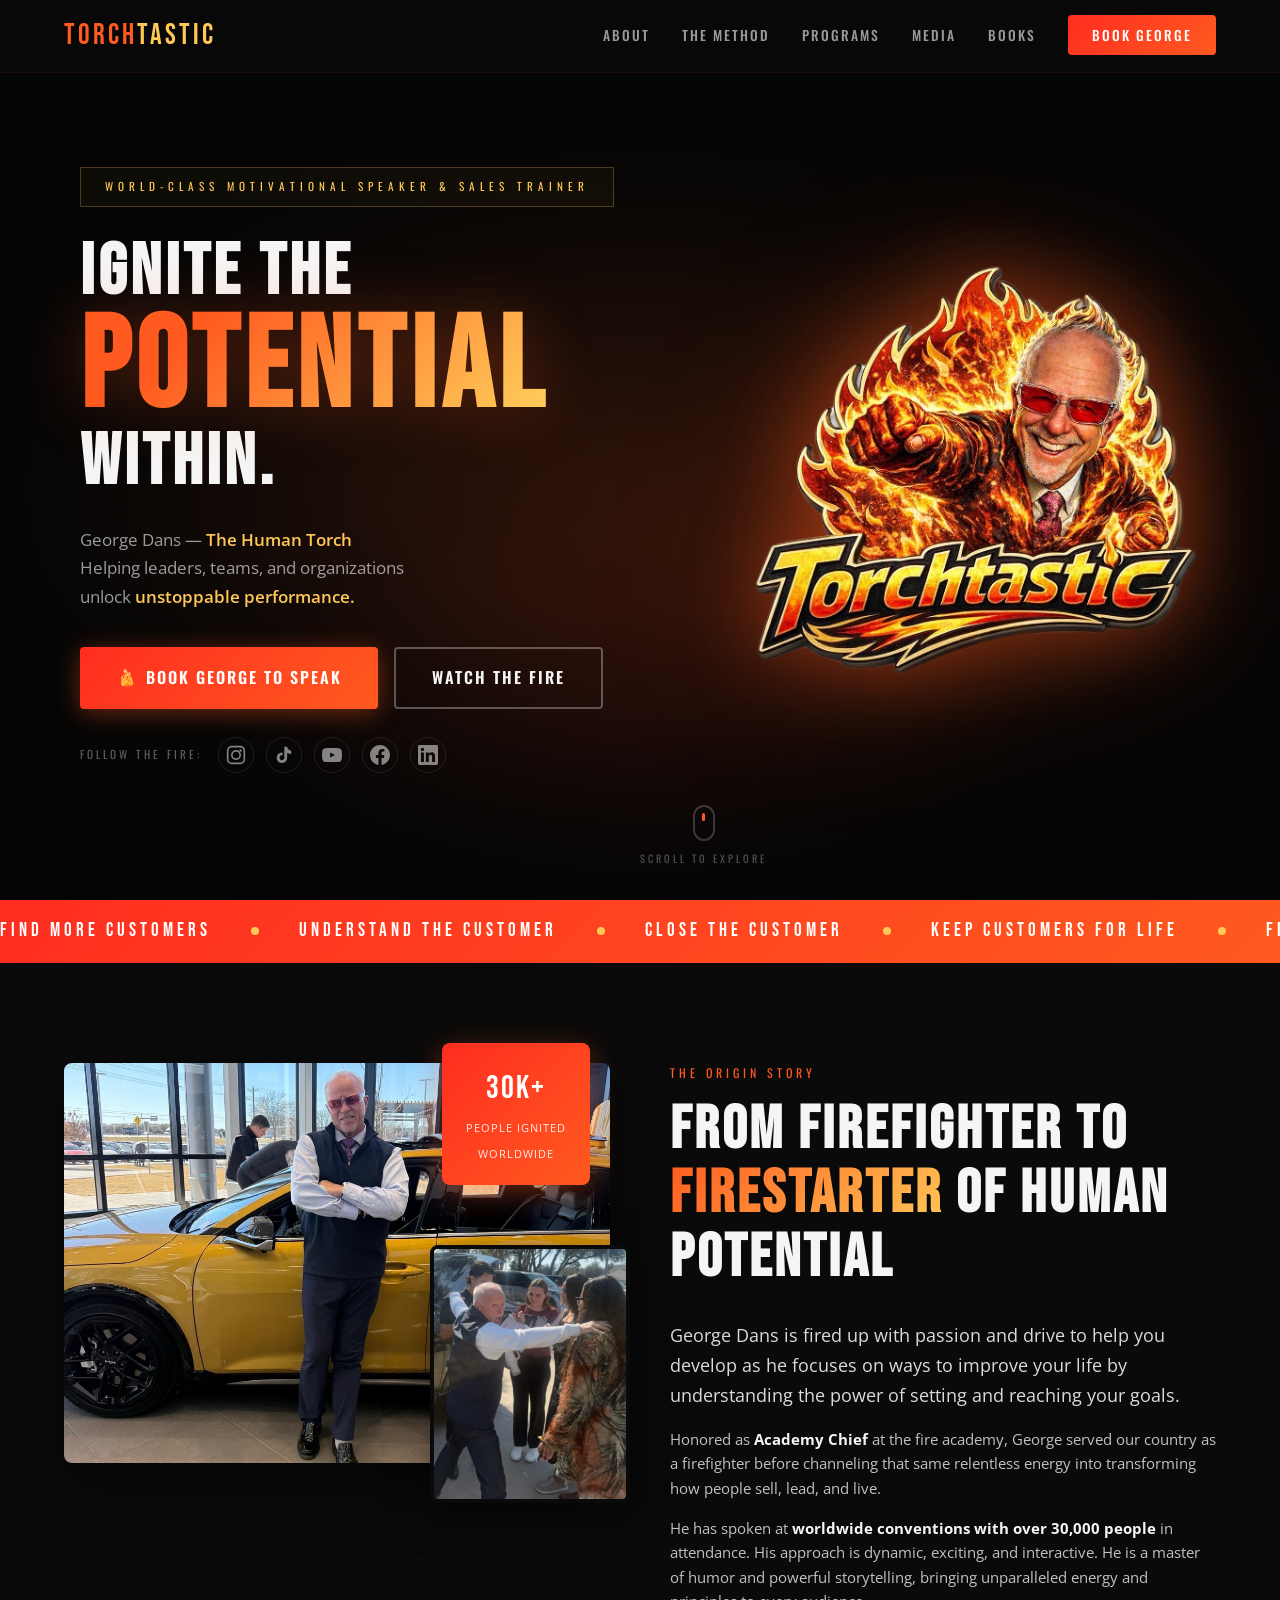
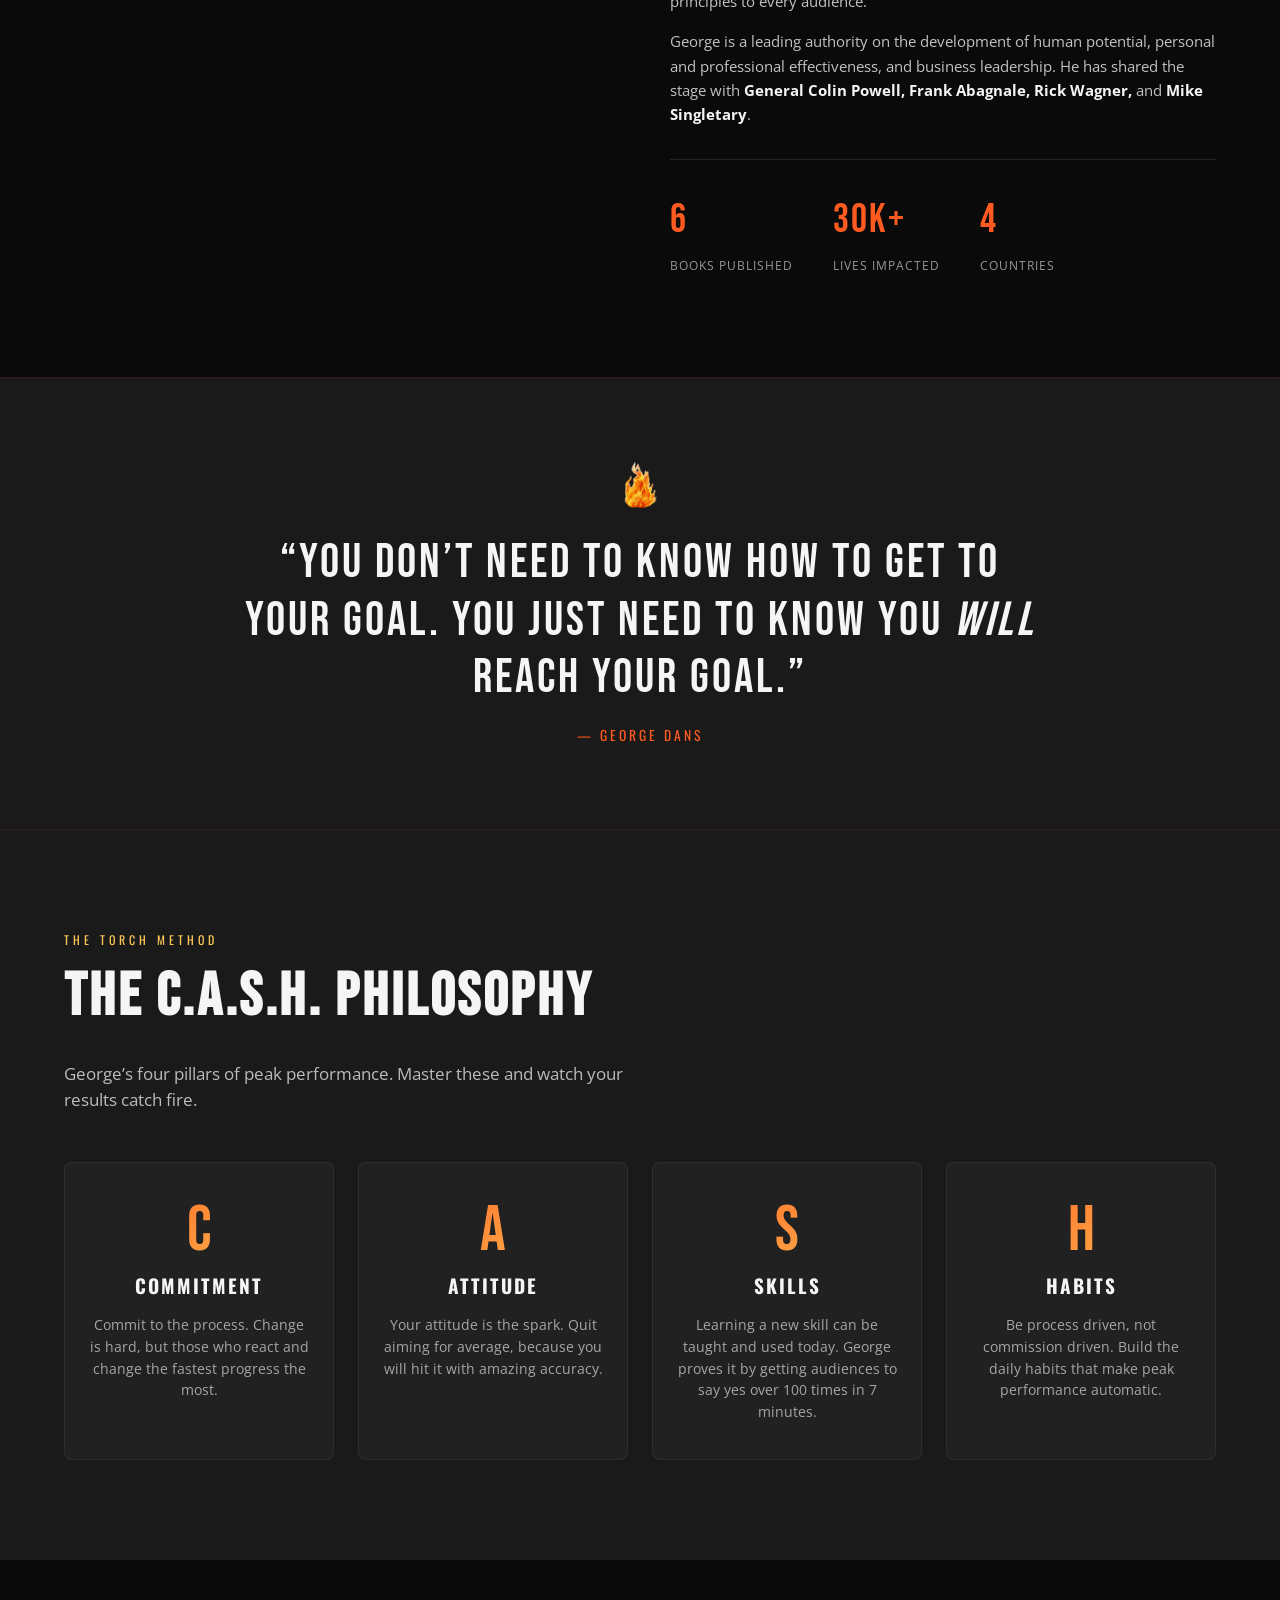
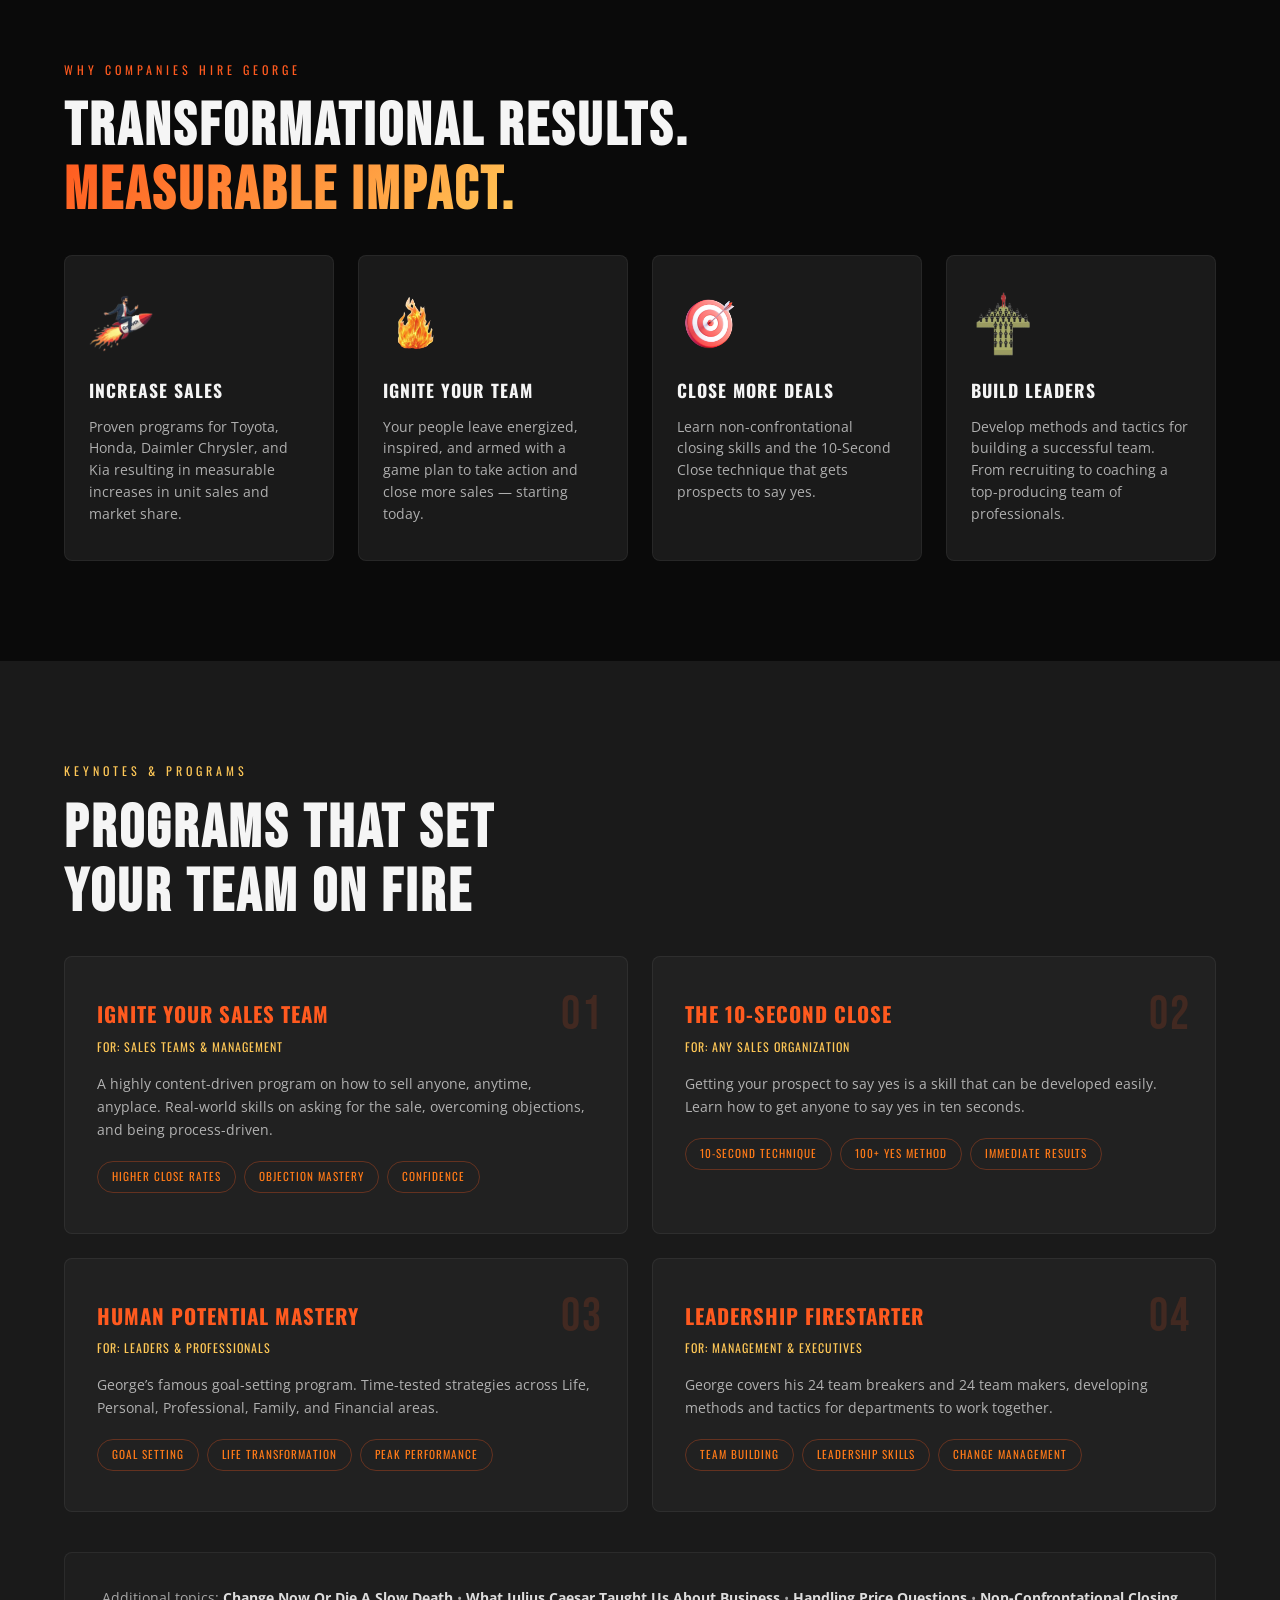
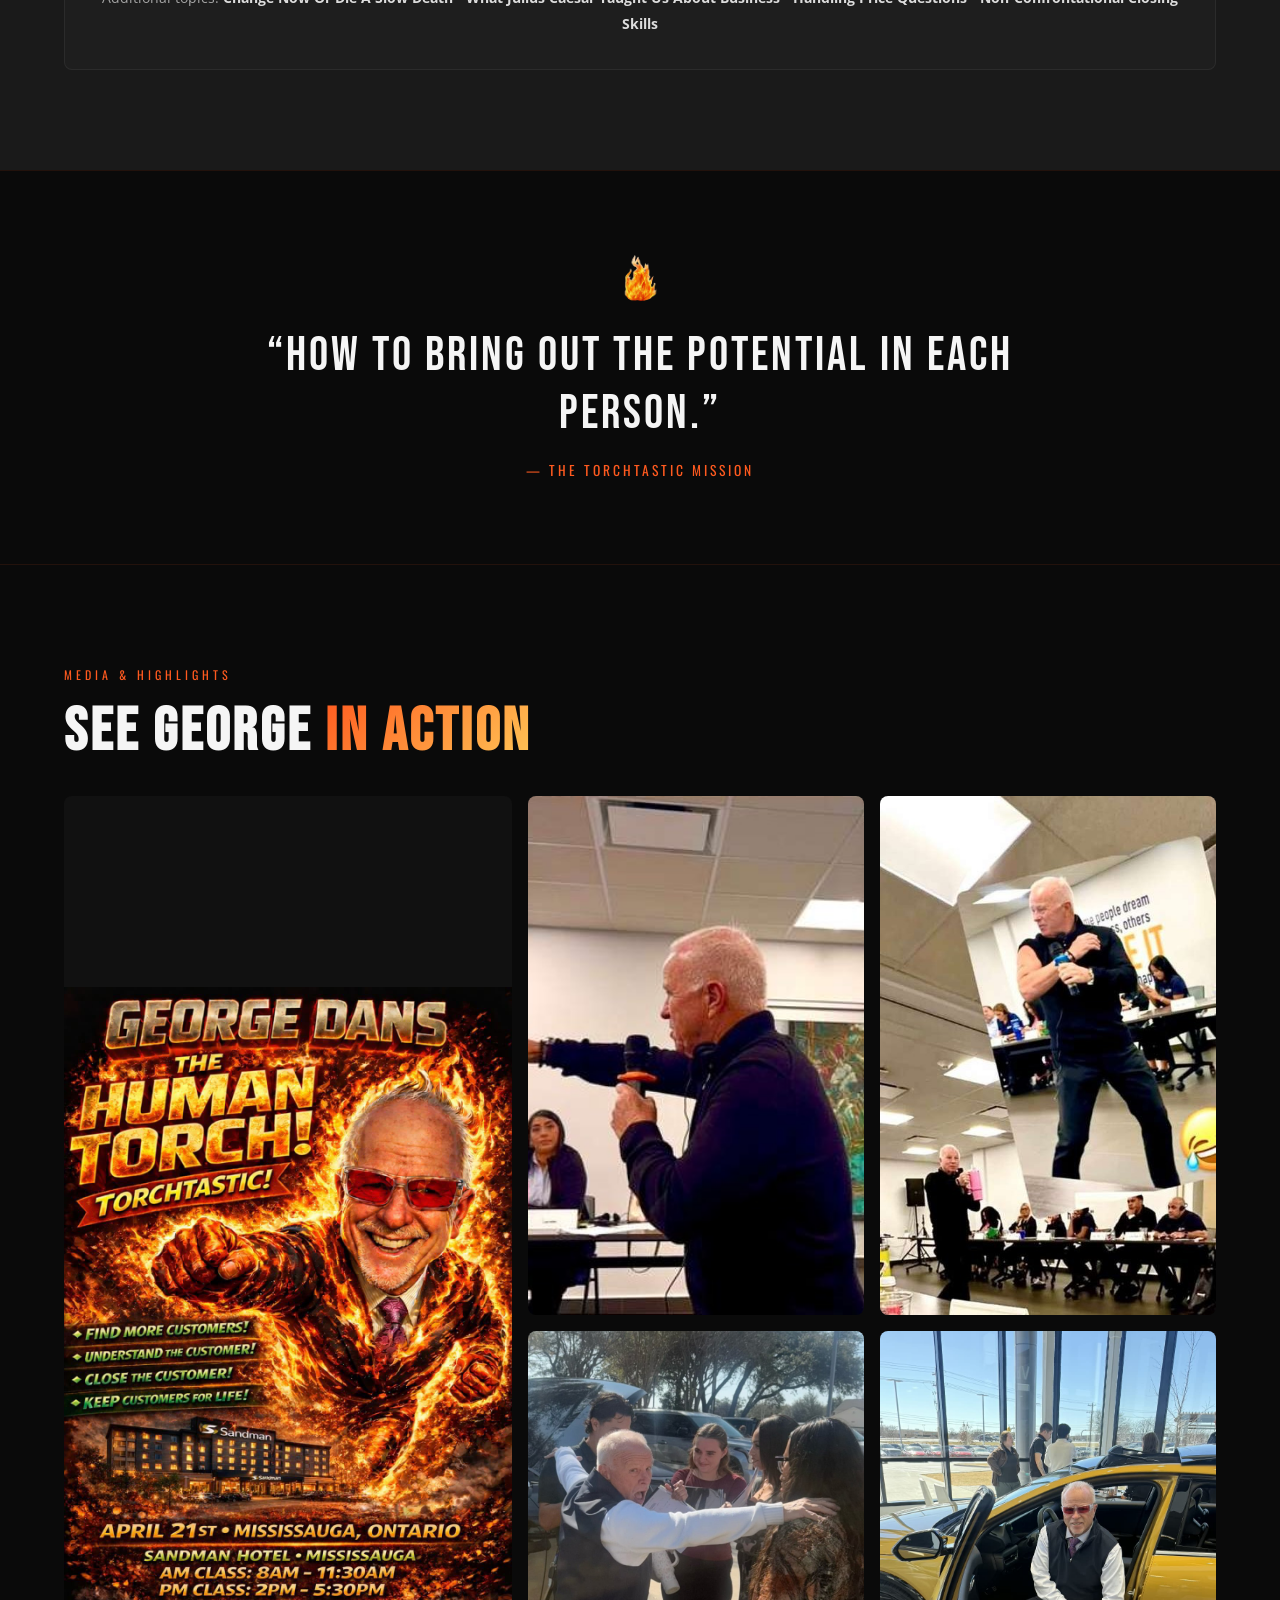
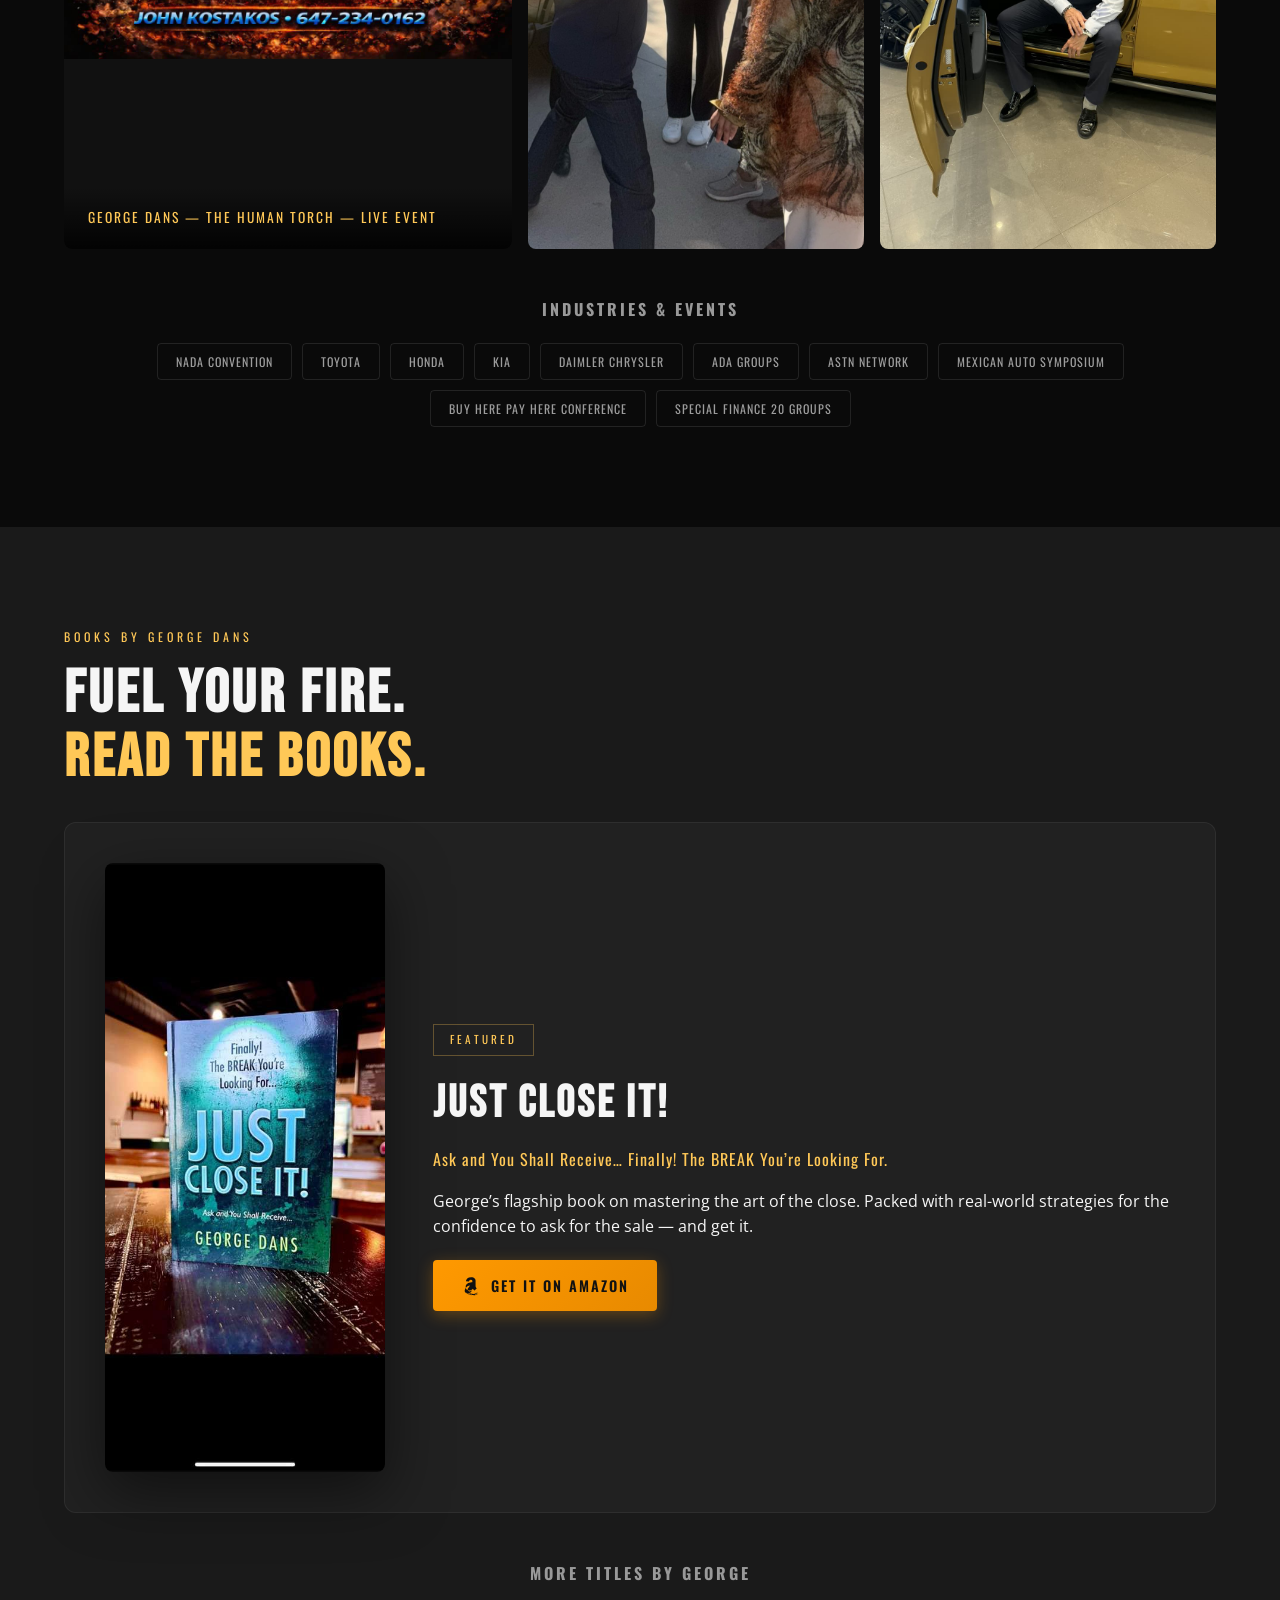
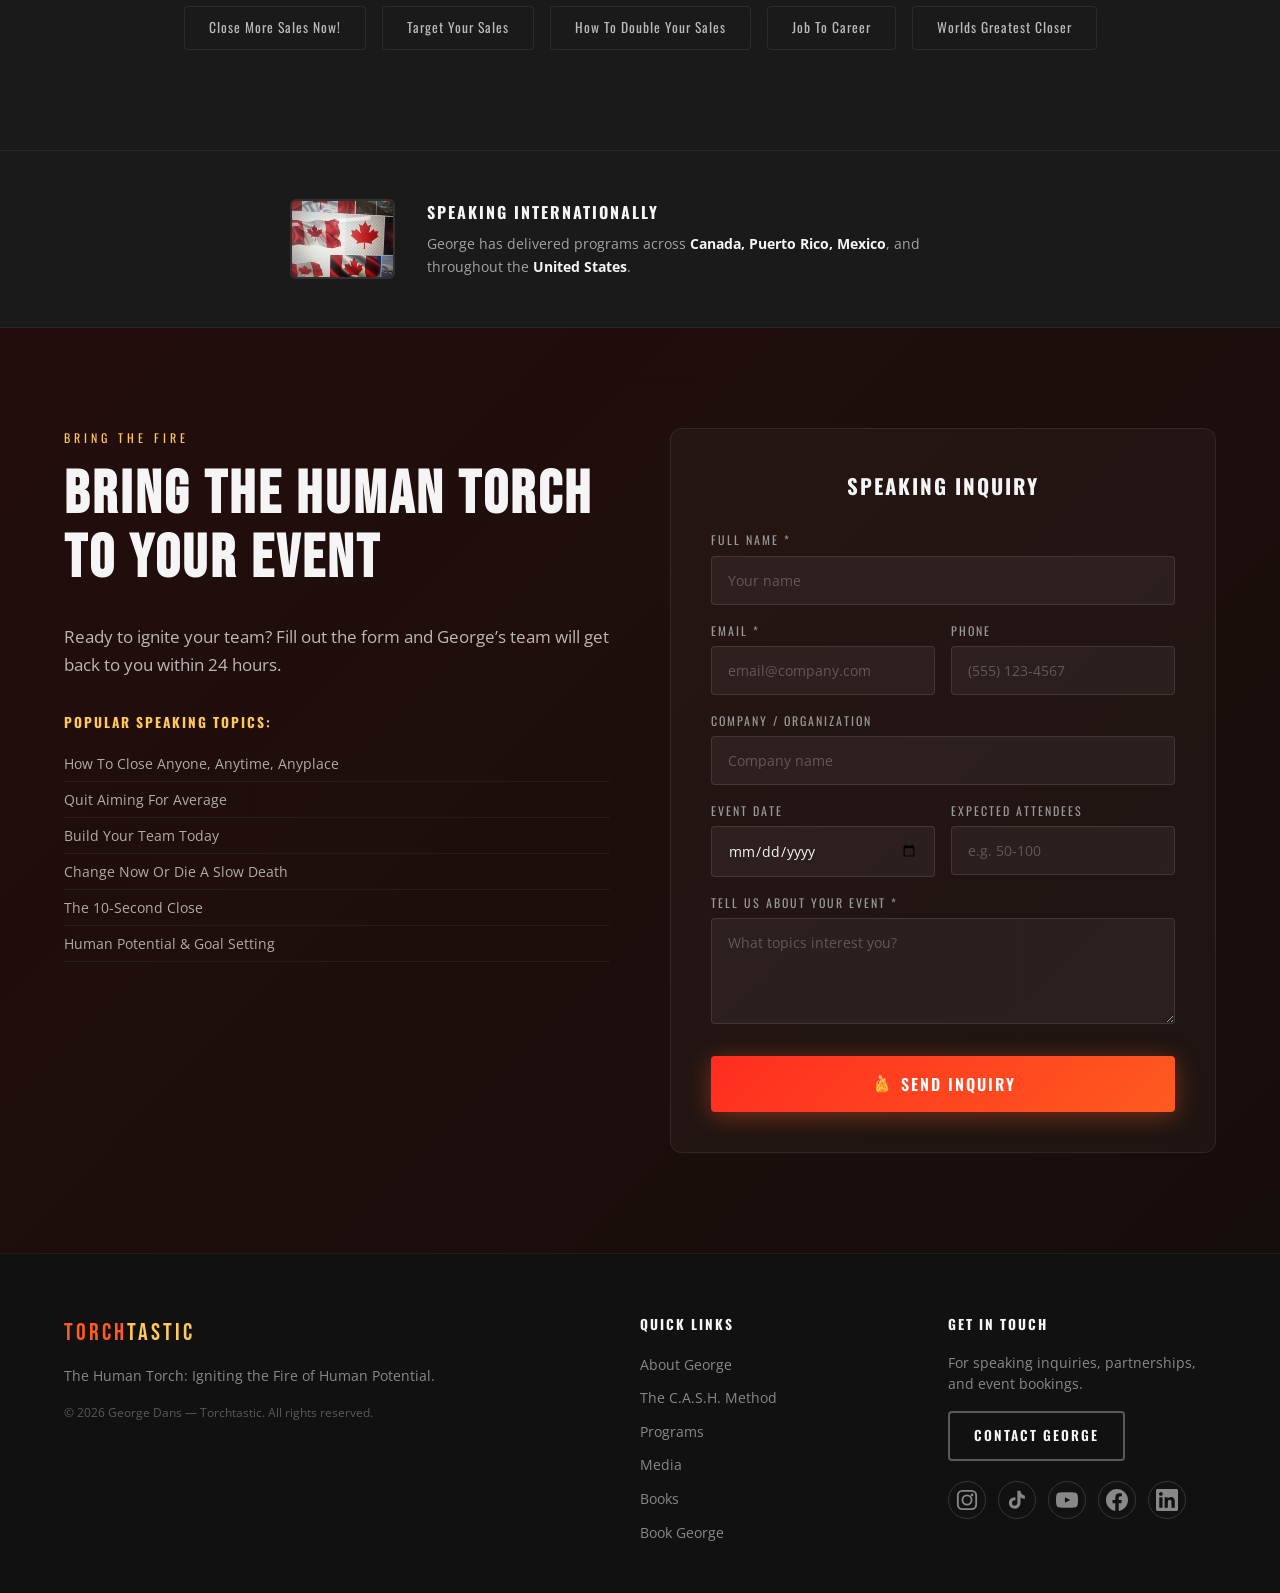
==== index.html @ 559c6413 "Add files via upload" ====
<!DOCTYPE html>
<html lang="en">
<head>
<meta charset="UTF-8">
<meta name="viewport" content="width=device-width, initial-scale=1.0">
<title>George Dans | The Human Torch — Torchtastic</title>
<meta name="description" content="George Dans — The Human Torch. World-class motivational speaker, sales trainer, and leadership firestarter.">
<link rel="preconnect" href="https://fonts.googleapis.com">
<link rel="preconnect" href="https://fonts.gstatic.com" crossorigin>
<link href="https://fonts.googleapis.com/css2?family=Bebas+Neue&family=Oswald:wght@400;500;600;700&family=Open+Sans:wght@400;500;600;700&display=swap" rel="stylesheet">
<link rel="stylesheet" href="css/style.css">
<!-- Google Analytics — Replace G-XXXXXXXXXX with your Measurement ID from analytics.google.com -->
<script async src="https://www.googletagmanager.com/gtag/js?id=G-XXXXXXXXXX"></script>
<script>
  window.dataLayer = window.dataLayer || [];
  function gtag(){dataLayer.push(arguments);}
  gtag('js', new Date());
  gtag('config', 'G-XXXXXXXXXX');
</script>
</head>
<body>
<nav id="navbar"><div class="nav-container"><a href="#hero" class="nav-logo"><span class="logo-torch">TORCH</span><span class="logo-tastic">TASTIC</span></a><button class="nav-toggle" id="navToggle" aria-label="Toggle navigation"><span></span><span></span><span></span></button><ul class="nav-links" id="navLinks"><li><a href="#about">About</a></li><li><a href="#method">The Method</a></li><li><a href="#programs">Programs</a></li><li><a href="#media">Media</a></li><li><a href="#books">Books</a></li><li><a href="#book-george" class="nav-cta">Book George</a></li></ul></div></nav>

<!-- HERO — SPLIT: Text Left / Logo Right -->
<section id="hero">
  <div class="hero-bg-layers"><div class="hero-bg-base"></div><div class="hero-bg-flicker"></div><div class="hero-embers" id="particles"></div><div class="hero-vignette"></div></div>
  <div class="hero-split">
    <div class="hero-text">
      <div class="hero-badge">WORLD-CLASS MOTIVATIONAL SPEAKER &amp; SALES TRAINER</div>
      <h1 class="hero-title">
        <span class="hero-line1">IGNITE THE</span>
        <span class="hero-line2">POTENTIAL</span>
        <span class="hero-line3">WITHIN.</span>
      </h1>
      <p class="hero-sub">George Dans — <strong>The Human Torch</strong><br>Helping leaders, teams, and organizations<br>unlock <strong>unstoppable performance.</strong></p>
      <div class="hero-ctas">
        <a href="#book-george" class="btn btn-fire"><img src="images/flame-icon.png" alt="" class="btn-flame-icon"> Book George to Speak</a>
        <a href="#media" class="btn btn-ghost">Watch the Fire</a>
      </div>
      <div class="hero-social">
        <span class="hero-social-label">Follow the Fire:</span>
        <a href="https://www.instagram.com/georgedans1?utm_source=ig_web_button_share_sheet&igsh=ZDNlZDc0MzIxNw==" target="_blank" rel="noopener" aria-label="Instagram" class="social-link"><svg width="20" height="20" viewBox="0 0 24 24" fill="none" stroke="currentColor" stroke-width="2" stroke-linecap="round" stroke-linejoin="round"><rect x="2" y="2" width="20" height="20" rx="5"/><circle cx="12" cy="12" r="5"/><circle cx="17.5" cy="6.5" r="1.5" fill="currentColor" stroke="none"/></svg></a>
        <a href="https://tiktok.com/" target="_blank" rel="noopener" aria-label="TikTok" class="social-link"><svg width="20" height="20" viewBox="0 0 24 24" fill="currentColor"><path d="M19.59 6.69a4.83 4.83 0 01-3.77-4.25V2h-3.45v13.67a2.89 2.89 0 01-2.88 2.5 2.89 2.89 0 01-2.89-2.89 2.89 2.89 0 012.89-2.89c.28 0 .54.04.79.1v-3.5a6.37 6.37 0 00-.79-.05A6.34 6.34 0 003.15 15.2a6.34 6.34 0 006.34 6.34 6.34 6.34 0 006.34-6.34V9.18a8.16 8.16 0 004.76 1.52V7.25a4.81 4.81 0 01-1-.56z"/></svg></a>
        <a href="http://www.youtube.com/@Torchtastic26" target="_blank" rel="noopener" aria-label="YouTube" class="social-link"><svg width="20" height="20" viewBox="0 0 24 24" fill="currentColor"><path d="M23.5 6.19a3.02 3.02 0 00-2.12-2.14C19.5 3.5 12 3.5 12 3.5s-7.5 0-9.38.55A3.02 3.02 0 00.5 6.19 31.6 31.6 0 000 12a31.6 31.6 0 00.5 5.81 3.02 3.02 0 002.12 2.14c1.88.55 9.38.55 9.38.55s7.5 0 9.38-.55a3.02 3.02 0 002.12-2.14A31.6 31.6 0 0024 12a31.6 31.6 0 00-.5-5.81zM9.75 15.02V8.98L15.5 12l-5.75 3.02z"/></svg></a>
        <a href="https://facebook.com/" target="_blank" rel="noopener" aria-label="Facebook" class="social-link"><svg width="20" height="20" viewBox="0 0 24 24" fill="currentColor"><path d="M24 12.07C24 5.41 18.63 0 12 0S0 5.41 0 12.07c0 6.03 4.39 11.02 10.13 11.93v-8.44H7.08v-3.49h3.04V9.41c0-3.02 1.79-4.69 4.53-4.69 1.31 0 2.68.24 2.68.24v2.97h-1.51c-1.49 0-1.95.93-1.95 1.89v2.26h3.33l-.53 3.49h-2.8v8.44C19.61 23.09 24 18.1 24 12.07z"/></svg></a>
        <a href="https://www.linkedin.com/in/georgedans/" target="_blank" rel="noopener" aria-label="LinkedIn" class="social-link"><svg width="20" height="20" viewBox="0 0 24 24" fill="currentColor"><path d="M20.45 20.45h-3.55v-5.57c0-1.33-.02-3.04-1.85-3.04-1.85 0-2.13 1.45-2.13 2.94v5.67H9.37V9h3.41v1.56h.05c.48-.9 1.64-1.85 3.37-1.85 3.6 0 4.27 2.37 4.27 5.46v6.28zM5.34 7.43a2.06 2.06 0 110-4.12 2.06 2.06 0 010 4.12zM7.12 20.45H3.56V9h3.56v11.45zM22.22 0H1.77C.79 0 0 .77 0 1.72v20.56C0 23.23.79 24 1.77 24h20.45c.98 0 1.78-.77 1.78-1.72V1.72C24 .77 23.2 0 22.22 0z"/></svg></a>
      </div>
    </div>
    <div class="hero-character">
      <div class="hero-glow-ring"></div>
      <div class="hero-glow-ring hero-glow-ring-2"></div>
      <img src="images/torchtastic-logo.png" alt="Torchtastic" class="hero-logo-img" loading="eager">
    </div>
  </div>
  <div class="hero-scroll"><div class="scroll-mouse"><div class="scroll-wheel"></div></div><span>Scroll to explore</span></div>
</section>

<div class="marquee-strip"><div class="marquee-track"><span>FIND MORE CUSTOMERS</span><span class="marquee-dot"></span><span>UNDERSTAND THE CUSTOMER</span><span class="marquee-dot"></span><span>CLOSE THE CUSTOMER</span><span class="marquee-dot"></span><span>KEEP CUSTOMERS FOR LIFE</span><span class="marquee-dot"></span><span>FIND MORE CUSTOMERS</span><span class="marquee-dot"></span><span>UNDERSTAND THE CUSTOMER</span><span class="marquee-dot"></span><span>CLOSE THE CUSTOMER</span><span class="marquee-dot"></span><span>KEEP CUSTOMERS FOR LIFE</span><span class="marquee-dot"></span></div></div>

<!-- ABOUT -->
<section id="about" class="section"><div class="container"><div class="about-grid">
  <div class="about-images"><div class="about-img-main"><img src="images/tt4.jpeg" alt="George Dans" loading="lazy"></div><div class="about-img-secondary"><img src="images/tt5.jpeg" alt="George Dans training" loading="lazy"></div><div class="about-flame-badge"><span class="flame-number">30K+</span><span class="flame-label">People Ignited<br>Worldwide</span></div></div>
  <div class="about-content">
    <div class="section-tag">THE ORIGIN STORY</div>
    <h2 class="section-title">From Firefighter to<br><span class="text-fire">Firestarter</span> of Human Potential</h2>
    <p class="about-lead">George Dans is fired up with passion and drive to help you develop as he focuses on ways to improve your life by understanding the power of setting and reaching your goals.</p>
    <p>Honored as <strong>Academy Chief</strong> at the fire academy, George served our country as a firefighter before channeling that same relentless energy into transforming how people sell, lead, and live.</p>
    <p>He has spoken at <strong>worldwide conventions with over 30,000 people</strong> in attendance. His approach is dynamic, exciting, and interactive. He is a master of humor and powerful storytelling, bringing unparalleled energy and principles to every audience.</p>
    <p>George is a leading authority on the development of human potential, personal and professional effectiveness, and business leadership. He has shared the stage with <strong>General Colin Powell, Frank Abagnale, Rick Wagner,</strong> and <strong>Mike Singletary</strong>.</p>
    <div class="about-stats"><div class="stat"><span class="stat-number">6</span><span class="stat-label">Books Published</span></div><div class="stat"><span class="stat-number">30K+</span><span class="stat-label">Lives Impacted</span></div><div class="stat"><span class="stat-number">4</span><span class="stat-label">Countries</span></div></div>
  </div>
</div></div></section>

<!-- SPARK QUOTE -->
<section class="spark-section"><div class="container"><div class="spark-quote">
  <div class="spark-icon"><img src="images/flame-icon.png" alt="" class="flame-img-icon"></div>
  <blockquote>&ldquo;You don&rsquo;t need to know how to get to your goal. You just need to know you <em>will</em> reach your goal.&rdquo;</blockquote>
  <cite>— George Dans</cite>
</div></div></section>

<!-- C.A.S.H. METHOD -->
<section id="method" class="section section-dark"><div class="container">
  <div class="section-tag section-tag-light">THE TORCH METHOD</div>
  <h2 class="section-title section-title-light">The C.A.S.H. Philosophy</h2>
  <p class="method-intro">George&rsquo;s four pillars of peak performance. Master these and watch your results catch fire.</p>
  <div class="cash-grid">
    <div class="cash-card"><div class="cash-letter">C</div><h3>Commitment</h3><p>Commit to the process. Change is hard, but those who react and change the fastest progress the most.</p></div>
    <div class="cash-card"><div class="cash-letter">A</div><h3>Attitude</h3><p>Your attitude is the spark. Quit aiming for average, because you will hit it with amazing accuracy.</p></div>
    <div class="cash-card"><div class="cash-letter">S</div><h3>Skills</h3><p>Learning a new skill can be taught and used today. George proves it by getting audiences to say yes over 100 times in 7 minutes.</p></div>
    <div class="cash-card"><div class="cash-letter">H</div><h3>Habits</h3><p>Be process driven, not commission driven. Build the daily habits that make peak performance automatic.</p></div>
  </div>
</div></section>

<!-- WHY COMPANIES -->
<section class="section"><div class="container">
  <div class="section-tag">WHY COMPANIES HIRE GEORGE</div>
  <h2 class="section-title">Transformational Results.<br><span class="text-fire">Measurable Impact.</span></h2>
  <div class="why-grid">
    <div class="why-card"><div class="why-icon"><img src="images/growth-rocket.jpeg" alt="" class="why-icon-img"></div><h3>Increase Sales</h3><p>Proven programs for Toyota, Honda, Daimler Chrysler, and Kia resulting in measurable increases in unit sales and market share.</p></div>
    <div class="why-card"><div class="why-icon"><img src="images/flame-icon.png" alt="" class="why-icon-img"></div><h3>Ignite Your Team</h3><p>Your people leave energized, inspired, and armed with a game plan to take action and close more sales — starting today.</p></div>
    <div class="why-card"><div class="why-icon"><img src="images/bullseye-icon.png" alt="" class="why-icon-img"></div><h3>Close More Deals</h3><p>Learn non-confrontational closing skills and the 10-Second Close technique that gets prospects to say yes.</p></div>
    <div class="why-card"><div class="why-icon"><img src="images/leadership-icon.jpeg" alt="" class="why-icon-img"></div><h3>Build Leaders</h3><p>Develop methods and tactics for building a successful team. From recruiting to coaching a top-producing team of professionals.</p></div>
  </div>
</div></section>

<!-- PROGRAMS -->
<section id="programs" class="section section-dark"><div class="container">
  <div class="section-tag section-tag-light">KEYNOTES & PROGRAMS</div>
  <h2 class="section-title section-title-light">Programs That Set<br>Your Team On Fire</h2>
  <div class="programs-grid">
    <div class="program-card"><div class="program-number">01</div><h3>Ignite Your Sales Team</h3><p class="program-audience">For: Sales teams &amp; management</p><p>A highly content-driven program on how to sell anyone, anytime, anyplace. Real-world skills on asking for the sale, overcoming objections, and being process-driven.</p><div class="program-outcomes"><span>Higher Close Rates</span><span>Objection Mastery</span><span>Confidence</span></div></div>
    <div class="program-card"><div class="program-number">02</div><h3>The 10-Second Close</h3><p class="program-audience">For: Any sales organization</p><p>Getting your prospect to say yes is a skill that can be developed easily. Learn how to get anyone to say yes in ten seconds.</p><div class="program-outcomes"><span>10-Second Technique</span><span>100+ Yes Method</span><span>Immediate Results</span></div></div>
    <div class="program-card"><div class="program-number">03</div><h3>Human Potential Mastery</h3><p class="program-audience">For: Leaders &amp; professionals</p><p>George&rsquo;s famous goal-setting program. Time-tested strategies across Life, Personal, Professional, Family, and Financial areas.</p><div class="program-outcomes"><span>Goal Setting</span><span>Life Transformation</span><span>Peak Performance</span></div></div>
    <div class="program-card"><div class="program-number">04</div><h3>Leadership Firestarter</h3><p class="program-audience">For: Management &amp; executives</p><p>George covers his 24 team breakers and 24 team makers, developing methods and tactics for departments to work together.</p><div class="program-outcomes"><span>Team Building</span><span>Leadership Skills</span><span>Change Management</span></div></div>
  </div>
  <div class="programs-more"><p class="programs-note">Additional topics: <strong>Change Now Or Die A Slow Death</strong> &bull; <strong>What Julius Caesar Taught Us About Business</strong> &bull; <strong>Handling Price Questions</strong> &bull; <strong>Non-Confrontational Closing Skills</strong></p></div>
</div></section>

<!-- SPARK QUOTE 2 -->
<section class="spark-section spark-section-alt"><div class="container"><div class="spark-quote">
  <div class="spark-icon"><img src="images/flame-icon.png" alt="" class="flame-img-icon"></div>
  <blockquote>&ldquo;How to bring out the potential in each person.&rdquo;</blockquote>
  <cite>— The Torchtastic Mission</cite>
</div></div></section>

<!-- MEDIA -->
<section id="media" class="section"><div class="container">
  <div class="section-tag">MEDIA & HIGHLIGHTS</div>
  <h2 class="section-title">See George <span class="text-fire">In Action</span></h2>
  <div class="media-grid-full">
    <div class="media-hero-img"><img src="images/tt1.jpeg" alt="George Dans - The Human Torch event poster" loading="lazy"><div class="media-caption">George Dans — The Human Torch — Live Event</div></div>
    <div class="media-col">
      <div class="media-item"><img src="images/speech.jpeg" alt="George Dans speaking with microphone" loading="lazy"></div>
      <div class="media-item"><img src="images/tt5.jpeg" alt="George Dans training outdoors" loading="lazy"></div>
    </div>
    <div class="media-col">
      <div class="media-item"><img src="images/arms.jpeg" alt="George Dans on stage" loading="lazy"></div>
      <div class="media-item"><img src="images/tt8.jpeg" alt="George Dans at event" loading="lazy"></div>
    </div>
  </div>
  <div class="media-industries"><h3>Industries &amp; Events</h3><div class="industry-tags"><span>NADA Convention</span><span>Toyota</span><span>Honda</span><span>Kia</span><span>Daimler Chrysler</span><span>ADA Groups</span><span>ASTN Network</span><span>Mexican Auto Symposium</span><span>Buy Here Pay Here Conference</span><span>Special Finance 20 Groups</span></div></div>
</div></section>

<!-- BOOKS -->
<section id="books" class="section section-dark"><div class="container">
  <div class="section-tag section-tag-light">BOOKS BY GEORGE DANS</div>
  <h2 class="section-title section-title-light">Fuel Your Fire.<br><span class="text-gold">Read the Books.</span></h2>
  <div class="books-grid">
    <div class="book-feature"><div class="book-image"><img src="images/justcloseitbook.jpeg" alt="Just Close It!" loading="lazy"></div><div class="book-info"><div class="book-badge">FEATURED</div><h3>Just Close It!</h3><p class="book-tagline">Ask and You Shall Receive&hellip; Finally! The BREAK You&rsquo;re Looking For.</p><p>George&rsquo;s flagship book on mastering the art of the close. Packed with real-world strategies for the confidence to ask for the sale — and get it.</p><a href="https://www.amazon.com/Just-Close-Ask-Shall-Receive/dp/0989161803/" target="_blank" rel="noopener" class="btn btn-amazon"><svg width="20" height="20" viewBox="0 0 448 512" fill="currentColor"><path d="M257.2 162.7c-48.7 1.8-169.5 15.5-169.5 117.5 0 109.5 138.3 114 183.5 43.2 6.5 10.2 35.4 37.5 45.3 46.8l56.8-56S341 288.9 341 261.4V114.3C341 89 316.5 32 228.7 32 140.7 32 94 87 94 136.3l73.5 6.8c16.3-49.5 54.2-49.5 54.2-49.5 40.7-.1 40.7 35.4 35.5 69.1zM136 340.1c0 63.5 74 70.1 118 27.1a218.2 218.2 0 01-29.5 42.5c-31 31-100 60.3-141.5 20-57.5-57 22-180 117-183.5-49.5 69.5-64 94.9-64 93.9zm248.2 84.3c-11.5 9-46.3 34.5-98 34.5s-93-16.3-109.5-22c-2-.8-4 .8-2.3 2.8 16.3 18.8 79.8 64 161.8 45 14.5-3.3 28-7.8 47-19.5 4.8-3 2.8-8.3-1-7.5-.5.3-1.3.5-1.8.8 2-.3 3.8-1 3.8-1-2.3 4.3-15.8 23.5-56.8 33.3-42 9.8-87.5 3-115.5-11-3.3-1.5-2.5-5 1-4.3 76 13 160.3-15.3 173.5-49.3 1.5-2.5-.5-4.5-2.3-2.8zM396.6 462c4 1.5 12.5-3 9.3-7.5-1-.8-3.8-.3-5.8.5-33 13.5-83 22-128.3 22-78.5 0-141-26-191.3-69.5-3.3-2.8-7 .8-4.3 4 46 49.5 111.5 79.8 192.3 79.8 48 0 105-14.3 128.2-29.3z"/></svg> Get It on Amazon</a></div></div>
    <div class="books-list"><h3>More Titles by George</h3><ul><li>Close More Sales Now!</li><li>Target Your Sales</li><li>How To Double Your Sales</li><li>Job To Career</li><li>Worlds Greatest Closer</li></ul></div>
  </div>
</div></section>

<!-- INTERNATIONAL -->
<section class="intl-strip"><div class="container"><div class="intl-content"><img src="images/tt9.jpeg" alt="Canada" class="intl-img" loading="lazy"><div class="intl-text"><h3>Speaking Internationally</h3><p>George has delivered programs across <strong>Canada, Puerto Rico, Mexico</strong>, and throughout the <strong>United States</strong>.</p></div></div></div></section>

<!-- BOOK GEORGE -->
<section id="book-george" class="section section-fire"><div class="container"><div class="booking-grid">
  <div class="booking-info">
    <div class="section-tag section-tag-light">BRING THE FIRE</div>
    <h2 class="section-title section-title-light">Bring The Human Torch<br>To Your Event</h2>
    <p class="booking-desc">Ready to ignite your team? Fill out the form and George&rsquo;s team will get back to you within 24 hours.</p>
    <div class="booking-topics"><h4>Popular Speaking Topics:</h4><ul><li>How To Close Anyone, Anytime, Anyplace</li><li>Quit Aiming For Average</li><li>Build Your Team Today</li><li>Change Now Or Die A Slow Death</li><li>The 10-Second Close</li><li>Human Potential &amp; Goal Setting</li></ul></div>
  </div>
  <div class="booking-form-wrap">
    <form class="booking-form" id="bookingForm" action="https://formspree.io/f/placeholder" method="POST">
      <h3>Speaking Inquiry</h3>
      <div class="form-group"><label for="name">Full Name *</label><input type="text" id="name" name="name" required placeholder="Your name"></div>
      <div class="form-row"><div class="form-group"><label for="email">Email *</label><input type="email" id="email" name="email" required placeholder="email@company.com"></div><div class="form-group"><label for="phone">Phone</label><input type="tel" id="phone" name="phone" placeholder="(555) 123-4567"></div></div>
      <div class="form-group"><label for="company">Company / Organization</label><input type="text" id="company" name="company" placeholder="Company name"></div>
      <div class="form-row"><div class="form-group"><label for="event-date">Event Date</label><input type="date" id="event-date" name="event_date"></div><div class="form-group"><label for="attendees">Expected Attendees</label><input type="text" id="attendees" name="attendees" placeholder="e.g. 50-100"></div></div>
      <div class="form-group"><label for="message">Tell us about your event *</label><textarea id="message" name="message" required rows="4" placeholder="What topics interest you?"></textarea></div>
      <button type="submit" class="btn btn-fire btn-full"><img src="images/flame-icon.png" alt="" class="btn-flame-icon"> Send Inquiry</button>
    </form>
  </div>
</div></div></section>

<footer id="footer"><div class="container"><div class="footer-grid">
  <div class="footer-brand"><div class="footer-logo"><span class="logo-torch">TORCH</span><span class="logo-tastic">TASTIC</span></div><p class="footer-tagline">The Human Torch: Igniting the Fire of Human Potential.</p><p class="footer-copy">&copy; 2026 George Dans — Torchtastic. All rights reserved.</p></div>
  <div class="footer-links"><h4>Quick Links</h4><ul><li><a href="#about">About George</a></li><li><a href="#method">The C.A.S.H. Method</a></li><li><a href="#programs">Programs</a></li><li><a href="#media">Media</a></li><li><a href="#books">Books</a></li><li><a href="#book-george">Book George</a></li></ul></div>
  <div class="footer-contact"><h4>Get In Touch</h4><p>For speaking inquiries, partnerships, and event bookings.</p><a href="#book-george" class="btn btn-ghost btn-sm">Contact George</a>
    <div class="footer-social">
      <a href="https://www.instagram.com/georgedans1?utm_source=ig_web_button_share_sheet&igsh=ZDNlZDc0MzIxNw==" target="_blank" rel="noopener" aria-label="Instagram" class="social-link"><svg width="22" height="22" viewBox="0 0 24 24" fill="none" stroke="currentColor" stroke-width="2" stroke-linecap="round" stroke-linejoin="round"><rect x="2" y="2" width="20" height="20" rx="5"/><circle cx="12" cy="12" r="5"/><circle cx="17.5" cy="6.5" r="1.5" fill="currentColor" stroke="none"/></svg></a>
      <a href="https://tiktok.com/" target="_blank" rel="noopener" aria-label="TikTok" class="social-link"><svg width="22" height="22" viewBox="0 0 24 24" fill="currentColor"><path d="M19.59 6.69a4.83 4.83 0 01-3.77-4.25V2h-3.45v13.67a2.89 2.89 0 01-2.88 2.5 2.89 2.89 0 01-2.89-2.89 2.89 2.89 0 012.89-2.89c.28 0 .54.04.79.1v-3.5a6.37 6.37 0 00-.79-.05A6.34 6.34 0 003.15 15.2a6.34 6.34 0 006.34 6.34 6.34 6.34 0 006.34-6.34V9.18a8.16 8.16 0 004.76 1.52V7.25a4.81 4.81 0 01-1-.56z"/></svg></a>
      <a href="http://www.youtube.com/@Torchtastic26" target="_blank" rel="noopener" aria-label="YouTube" class="social-link"><svg width="22" height="22" viewBox="0 0 24 24" fill="currentColor"><path d="M23.5 6.19a3.02 3.02 0 00-2.12-2.14C19.5 3.5 12 3.5 12 3.5s-7.5 0-9.38.55A3.02 3.02 0 00.5 6.19 31.6 31.6 0 000 12a31.6 31.6 0 00.5 5.81 3.02 3.02 0 002.12 2.14c1.88.55 9.38.55 9.38.55s7.5 0 9.38-.55a3.02 3.02 0 002.12-2.14A31.6 31.6 0 0024 12a31.6 31.6 0 00-.5-5.81zM9.75 15.02V8.98L15.5 12l-5.75 3.02z"/></svg></a>
      <a href="https://facebook.com/" target="_blank" rel="noopener" aria-label="Facebook" class="social-link"><svg width="22" height="22" viewBox="0 0 24 24" fill="currentColor"><path d="M24 12.07C24 5.41 18.63 0 12 0S0 5.41 0 12.07c0 6.03 4.39 11.02 10.13 11.93v-8.44H7.08v-3.49h3.04V9.41c0-3.02 1.79-4.69 4.53-4.69 1.31 0 2.68.24 2.68.24v2.97h-1.51c-1.49 0-1.95.93-1.95 1.89v2.26h3.33l-.53 3.49h-2.8v8.44C19.61 23.09 24 18.1 24 12.07z"/></svg></a>
      <a href="https://www.linkedin.com/in/georgedans/" target="_blank" rel="noopener" aria-label="LinkedIn" class="social-link"><svg width="22" height="22" viewBox="0 0 24 24" fill="currentColor"><path d="M20.45 20.45h-3.55v-5.57c0-1.33-.02-3.04-1.85-3.04-1.85 0-2.13 1.45-2.13 2.94v5.67H9.37V9h3.41v1.56h.05c.48-.9 1.64-1.85 3.37-1.85 3.6 0 4.27 2.37 4.27 5.46v6.28zM5.34 7.43a2.06 2.06 0 110-4.12 2.06 2.06 0 010 4.12zM7.12 20.45H3.56V9h3.56v11.45zM22.22 0H1.77C.79 0 0 .77 0 1.72v20.56C0 23.23.79 24 1.77 24h20.45c.98 0 1.78-.77 1.78-1.72V1.72C24 .77 23.2 0 22.22 0z"/></svg></a>
    </div>
  </div>
</div></div></footer>
<script src="js/main.js"></script>
<!-- Netlify Identity widget — needed for Decap CMS login -->
<script>
  if (window.netlifyIdentity) {
    window.netlifyIdentity.on("init", user => {
      if (!user) {
        window.netlifyIdentity.on("login", () => {
          document.location.href = "/admin/";
        });
      }
    });
  }
</script>
<script async src="https://identity.netlify.com/v1/netlify-identity-widget.js"></script>
</body>
</html>
---- css/style.css ----
:root{--fire:#FF5A1F;--flame:#FF2D20;--gold:#FFC857;--ember:#FF7A18;--black:#111;--charcoal:#1a1a1a;--dark:#0a0a0a;--white:#f5f5f5;--gray:#999;}
*{margin:0;padding:0;box-sizing:border-box;}html{scroll-behavior:smooth;scroll-padding-top:80px;}body{font-family:'Open Sans',sans-serif;background:var(--dark);color:var(--white);line-height:1.6;overflow-x:hidden;-webkit-font-smoothing:antialiased;}img{max-width:100%;height:auto;display:block;}a{text-decoration:none;color:inherit;}ul{list-style:none;}.container{max-width:1200px;margin:0 auto;padding:0 24px;}

/* BUTTONS */
.btn{display:inline-flex;align-items:center;gap:8px;padding:16px 36px;font-family:'Oswald',sans-serif;font-size:1rem;font-weight:600;letter-spacing:2px;text-transform:uppercase;border:none;cursor:pointer;transition:all .3s;border-radius:4px;text-align:center;}
.btn-fire{background:linear-gradient(135deg,var(--flame),var(--fire));color:#fff;box-shadow:0 4px 24px rgba(255,90,31,.4);}
.btn-fire:hover{background:linear-gradient(135deg,var(--fire),var(--ember));box-shadow:0 8px 40px rgba(255,90,31,.6);transform:translateY(-2px);}
.btn-ghost{background:transparent;color:var(--white);border:2px solid rgba(255,255,255,.3);}
.btn-ghost:hover{border-color:var(--fire);color:var(--fire);}
.btn-full{width:100%;justify-content:center;}.btn-sm{padding:12px 24px;font-size:.85rem;}
.btn-flame-icon{width:22px;height:22px;object-fit:contain;flex-shrink:0;mix-blend-mode:screen;}

/* NAV */
#navbar{position:fixed;top:0;left:0;right:0;z-index:1000;background:rgba(10,10,10,.7);backdrop-filter:blur(24px);-webkit-backdrop-filter:blur(24px);border-bottom:1px solid rgba(255,90,31,.08);transition:all .3s;}
#navbar.scrolled{background:rgba(10,10,10,.95);border-bottom-color:rgba(255,90,31,.25);}
.nav-container{max-width:1200px;margin:0 auto;padding:0 24px;display:flex;align-items:center;justify-content:space-between;height:72px;}
.nav-logo{font-family:'Bebas Neue',cursive;font-size:1.8rem;letter-spacing:3px;}.logo-torch{color:var(--fire);}.logo-tastic{color:var(--gold);}
.nav-links{display:flex;align-items:center;gap:32px;}
.nav-links a{font-family:'Oswald',sans-serif;font-size:.85rem;font-weight:500;letter-spacing:2px;text-transform:uppercase;color:var(--gray);transition:color .3s;}.nav-links a:hover{color:var(--fire);}
.nav-cta{background:linear-gradient(135deg,var(--flame),var(--fire));color:#fff!important;padding:10px 24px;border-radius:4px;}.nav-cta:hover{box-shadow:0 4px 20px rgba(255,90,31,.4);}
.nav-toggle{display:none;flex-direction:column;gap:5px;background:none;border:none;cursor:pointer;padding:4px;}.nav-toggle span{width:28px;height:2px;background:var(--white);transition:all .3s;}

/* ===== HERO — SPLIT LAYOUT ===== */
#hero{position:relative;min-height:100vh;display:flex;align-items:center;overflow:hidden;background:#050505;}
.hero-bg-layers{position:absolute;inset:0;z-index:0;}
.hero-bg-base{position:absolute;inset:0;background:radial-gradient(ellipse 80% 60% at 50% 55%,rgba(255,90,31,.12) 0%,transparent 70%),radial-gradient(ellipse 50% 40% at 50% 80%,rgba(255,45,32,.08) 0%,transparent 60%);}
.hero-bg-flicker{position:absolute;inset:0;background:radial-gradient(ellipse 60% 50% at 50% 60%,rgba(255,90,31,.06) 0%,transparent 70%);animation:bg-flicker 4s ease-in-out infinite alternate;}
@keyframes bg-flicker{0%{opacity:.4;transform:scale(1);}50%{opacity:1;transform:scale(1.05);}100%{opacity:.6;transform:scale(.98);}}
.hero-vignette{position:absolute;inset:0;background:radial-gradient(ellipse 70% 60% at 50% 50%,transparent 30%,#050505 100%);}
.hero-embers{position:absolute;inset:0;z-index:1;pointer-events:none;}
.particle{position:absolute;border-radius:50%;opacity:0;}

.hero-split{position:relative;z-index:2;display:flex;align-items:center;justify-content:space-between;width:100%;max-width:1200px;margin:0 auto;padding:120px 40px 80px;gap:40px;min-height:100vh;}

/* LEFT TEXT */
.hero-text{flex:1;max-width:560px;animation:fade-in-up .6s .2s both;}
.hero-badge{display:inline-block;font-family:'Oswald',sans-serif;font-size:.7rem;letter-spacing:5px;color:var(--gold);border:1px solid rgba(255,200,87,.25);padding:10px 24px;text-transform:uppercase;background:rgba(255,200,87,.04);margin-bottom:32px;}
.hero-title{font-family:'Bebas Neue',cursive;line-height:.95;margin-bottom:28px;}
.hero-line1{display:block;font-size:clamp(2.5rem,6vw,4.5rem);color:var(--white);letter-spacing:4px;}
.hero-line2{display:block;font-size:clamp(4rem,10vw,8rem);background:linear-gradient(135deg,var(--fire) 20%,var(--gold) 80%);-webkit-background-clip:text;-webkit-text-fill-color:transparent;background-clip:text;letter-spacing:6px;filter:drop-shadow(0 0 30px rgba(255,90,31,.3));}
.hero-line3{display:block;font-size:clamp(2.5rem,6vw,4.5rem);color:var(--white);letter-spacing:4px;}
.hero-sub{font-size:1.05rem;color:rgba(255,255,255,.6);line-height:1.7;margin-bottom:36px;}.hero-sub strong{color:var(--gold);font-weight:600;}
.hero-ctas{display:flex;gap:16px;flex-wrap:wrap;}

/* RIGHT CHARACTER */
.hero-character{flex:0 0 auto;position:relative;animation:hero-entrance .8s cubic-bezier(.16,1,.3,1) both;}
.hero-glow-ring{position:absolute;top:50%;left:50%;width:120%;height:120%;transform:translate(-50%,-50%);border-radius:50%;background:radial-gradient(circle,rgba(255,90,31,.2) 0%,rgba(255,90,31,.05) 40%,transparent 70%);animation:glow-pulse 3s ease-in-out infinite;pointer-events:none;}
.hero-glow-ring-2{width:160%;height:160%;background:radial-gradient(circle,rgba(255,200,87,.08) 0%,rgba(255,90,31,.03) 30%,transparent 60%);animation:glow-pulse 4s ease-in-out infinite 1s;}
@keyframes glow-pulse{0%,100%{opacity:.5;transform:translate(-50%,-50%) scale(1);}50%{opacity:1;transform:translate(-50%,-50%) scale(1.1);}}
.hero-logo-img{width:clamp(300px,35vw,500px);height:auto;position:relative;z-index:2;filter:drop-shadow(0 0 40px rgba(255,90,31,.4)) drop-shadow(0 0 80px rgba(255,90,31,.2));animation:hero-float 6s ease-in-out infinite;}
@keyframes hero-float{0%,100%{transform:translateY(0);}50%{transform:translateY(-14px);}}
@keyframes hero-entrance{0%{opacity:0;transform:scale(.8) translateY(40px);}100%{opacity:1;transform:scale(1) translateY(0);}}
@keyframes fade-in-up{0%{opacity:0;transform:translateY(24px);}100%{opacity:1;transform:translateY(0);}}

.hero-scroll{position:absolute;bottom:32px;left:50%;transform:translateX(-50%);z-index:3;display:flex;flex-direction:column;align-items:center;gap:10px;animation:fade-in-up .6s 1.2s both;}
.scroll-mouse{width:22px;height:36px;border:2px solid rgba(255,255,255,.2);border-radius:12px;display:flex;justify-content:center;padding-top:6px;}
.scroll-wheel{width:3px;height:8px;background:var(--fire);border-radius:3px;animation:scroll-bob 2s ease-in-out infinite;}
@keyframes scroll-bob{0%,100%{opacity:1;transform:translateY(0);}50%{opacity:.3;transform:translateY(8px);}}
.hero-scroll span{font-family:'Oswald',sans-serif;font-size:.65rem;letter-spacing:3px;text-transform:uppercase;color:rgba(255,255,255,.3);}

/* MARQUEE */
.marquee-strip{background:linear-gradient(135deg,var(--flame),var(--fire));padding:16px 0;overflow:hidden;white-space:nowrap;}
.marquee-track{display:inline-flex;align-items:center;gap:40px;animation:marquee 20s linear infinite;font-family:'Bebas Neue',cursive;font-size:1.2rem;letter-spacing:4px;color:#fff;}
.marquee-dot{width:8px;height:8px;background:var(--gold);border-radius:50%;display:inline-block;flex-shrink:0;}
@keyframes marquee{0%{transform:translateX(0);}100%{transform:translateX(-50%);}}

/* SECTIONS */
.section{padding:100px 0;}.section-dark{background:var(--charcoal);}.section-fire{background:linear-gradient(135deg,rgba(255,45,32,.1),rgba(255,90,31,.05)),var(--dark);}
.section-tag{font-family:'Oswald',sans-serif;font-size:.75rem;letter-spacing:4px;text-transform:uppercase;color:var(--fire);margin-bottom:16px;}.section-tag-light{color:var(--gold);}
.section-title{font-family:'Bebas Neue',cursive;font-size:clamp(2.5rem,5vw,3.8rem);letter-spacing:3px;line-height:1.05;color:var(--white);margin-bottom:32px;}.section-title-light{color:var(--white);}
.text-fire{background:linear-gradient(135deg,var(--fire),var(--gold));-webkit-background-clip:text;-webkit-text-fill-color:transparent;background-clip:text;}.text-gold{color:var(--gold);}

/* ABOUT */
.about-grid{display:grid;grid-template-columns:1fr 1fr;gap:60px;align-items:start;}
.about-images{position:relative;}.about-img-main{border-radius:8px;overflow:hidden;box-shadow:0 20px 60px rgba(0,0,0,.5);}.about-img-main img{width:100%;height:400px;object-fit:cover;}
.about-img-secondary{position:absolute;bottom:-40px;right:-20px;width:200px;border-radius:8px;overflow:hidden;border:4px solid var(--dark);box-shadow:0 10px 40px rgba(0,0,0,.5);}.about-img-secondary img{width:100%;height:250px;object-fit:cover;}
.about-flame-badge{position:absolute;top:-20px;right:20px;background:linear-gradient(135deg,var(--flame),var(--fire));color:#fff;padding:20px 24px;border-radius:8px;text-align:center;box-shadow:0 8px 30px rgba(255,90,31,.4);}
.flame-number{display:block;font-family:'Bebas Neue',cursive;font-size:2rem;letter-spacing:2px;}.flame-label{font-size:.7rem;letter-spacing:1px;text-transform:uppercase;opacity:.9;}
.about-content p{color:rgba(255,255,255,.75);margin-bottom:16px;font-size:.95rem;}.about-content strong{color:var(--white);}
.about-lead{font-size:1.1rem!important;color:rgba(255,255,255,.85)!important;line-height:1.7;}
.about-stats{display:flex;gap:40px;margin-top:32px;padding-top:28px;border-top:1px solid rgba(255,255,255,.1);}
.stat-number{display:block;font-family:'Bebas Neue',cursive;font-size:2.5rem;color:var(--fire);letter-spacing:2px;}.stat-label{font-size:.75rem;letter-spacing:1px;text-transform:uppercase;color:var(--gray);}

/* SPARK QUOTE */
.spark-section{padding:80px 0;background:var(--charcoal);border-top:1px solid rgba(255,90,31,.1);border-bottom:1px solid rgba(255,90,31,.1);}.spark-section-alt{background:var(--dark);}
.spark-quote{text-align:center;max-width:800px;margin:0 auto;}
.spark-icon{margin-bottom:20px;display:flex;justify-content:center;}
.flame-img-icon{width:56px;height:56px;object-fit:contain;}
.spark-quote blockquote{font-family:'Bebas Neue',cursive;font-size:clamp(1.8rem,4vw,3rem);letter-spacing:3px;line-height:1.2;color:var(--white);margin-bottom:16px;}
.spark-quote cite{font-family:'Oswald',sans-serif;font-size:.85rem;letter-spacing:3px;text-transform:uppercase;color:var(--fire);font-style:normal;}

/* C.A.S.H. */
.method-intro{color:rgba(255,255,255,.7);max-width:600px;margin-bottom:48px;font-size:1.05rem;}
.cash-grid{display:grid;grid-template-columns:repeat(4,1fr);gap:24px;}
.cash-card{background:rgba(255,255,255,.03);border:1px solid rgba(255,255,255,.06);border-radius:8px;padding:36px 24px;text-align:center;transition:all .4s;position:relative;overflow:hidden;}
.cash-card::before{content:'';position:absolute;inset:0;background:linear-gradient(180deg,rgba(255,90,31,.08),transparent 60%);opacity:0;transition:opacity .4s;}.cash-card:hover::before{opacity:1;}
.cash-card:hover{border-color:rgba(255,90,31,.3);transform:translateY(-4px);box-shadow:0 20px 40px rgba(255,90,31,.1);}
.cash-letter{font-family:'Bebas Neue',cursive;font-size:4rem;background:linear-gradient(135deg,var(--fire),var(--gold));-webkit-background-clip:text;-webkit-text-fill-color:transparent;background-clip:text;line-height:1;margin-bottom:8px;position:relative;}
.cash-card h3{font-family:'Oswald',sans-serif;font-size:1.2rem;letter-spacing:2px;text-transform:uppercase;color:var(--white);margin-bottom:12px;position:relative;}
.cash-card p{font-size:.85rem;color:rgba(255,255,255,.6);line-height:1.6;position:relative;}

/* WHY COMPANIES — black bg, icon images */
.why-grid{display:grid;grid-template-columns:repeat(4,1fr);gap:24px;}
.why-card{padding:36px 24px;border-radius:8px;background:var(--charcoal);border:1px solid rgba(255,255,255,.06);transition:all .3s;}
.why-card:hover{border-color:rgba(255,90,31,.25);transform:translateY(-4px);box-shadow:0 16px 40px rgba(255,90,31,.08);}
.why-icon{margin-bottom:20px;height:64px;display:flex;align-items:center;}
.why-icon-img{width:64px;height:64px;object-fit:contain;mix-blend-mode:screen;}
.why-card h3{font-family:'Oswald',sans-serif;font-size:1.1rem;letter-spacing:1px;text-transform:uppercase;color:var(--white);margin-bottom:12px;}
.why-card p{font-size:.85rem;color:rgba(255,255,255,.65);line-height:1.6;}

/* PROGRAMS */
.programs-grid{display:grid;grid-template-columns:repeat(2,1fr);gap:24px;}
.program-card{background:rgba(255,255,255,.03);border:1px solid rgba(255,255,255,.06);border-radius:8px;padding:40px 32px;transition:all .3s;position:relative;}
.program-card:hover{border-color:rgba(255,90,31,.3);box-shadow:0 10px 40px rgba(255,90,31,.08);}
.program-number{font-family:'Bebas Neue',cursive;font-size:3rem;color:rgba(255,90,31,.15);position:absolute;top:20px;right:24px;letter-spacing:2px;}
.program-card h3{font-family:'Oswald',sans-serif;font-size:1.3rem;letter-spacing:1px;text-transform:uppercase;color:var(--fire);margin-bottom:6px;}
.program-audience{font-size:.75rem;letter-spacing:1px;text-transform:uppercase;color:var(--gold);margin-bottom:16px;font-family:'Oswald',sans-serif;}
.program-card>p:last-of-type{font-size:.9rem;color:rgba(255,255,255,.65);line-height:1.6;margin-bottom:20px;}
.program-outcomes{display:flex;flex-wrap:wrap;gap:8px;}
.program-outcomes span{font-size:.7rem;letter-spacing:1px;text-transform:uppercase;padding:6px 14px;border:1px solid rgba(255,90,31,.3);border-radius:20px;color:var(--ember);font-family:'Oswald',sans-serif;}
.programs-more{margin-top:40px;padding:32px;border:1px solid rgba(255,255,255,.06);border-radius:8px;background:rgba(255,255,255,.02);}
.programs-note{font-size:.9rem;color:rgba(255,255,255,.6);text-align:center;line-height:1.8;}.programs-note strong{color:rgba(255,255,255,.85);}

/* MEDIA */
.media-grid-full{display:grid;grid-template-columns:1.2fr .9fr .9fr;gap:16px;margin-bottom:48px;}
.media-hero-img{border-radius:8px;overflow:hidden;position:relative;grid-row:span 1;}
.media-hero-img img{width:100%;height:100%;object-fit:contain;background:#111;min-height:480px;}
.media-caption{position:absolute;bottom:0;left:0;right:0;padding:20px 24px;background:linear-gradient(transparent,rgba(0,0,0,.85));font-family:'Oswald',sans-serif;font-size:.85rem;letter-spacing:2px;text-transform:uppercase;color:var(--gold);}
.media-col{display:flex;flex-direction:column;gap:16px;}
.media-item{flex:1;border-radius:8px;overflow:hidden;position:relative;}
.media-item img{width:100%;height:100%;object-fit:cover;transition:transform .4s ease;}
.media-item:hover img{transform:scale(1.03);}
.media-industries{text-align:center;}.media-industries h3{font-family:'Oswald',sans-serif;font-size:1rem;letter-spacing:3px;text-transform:uppercase;color:var(--gray);margin-bottom:20px;}
.industry-tags{display:flex;flex-wrap:wrap;justify-content:center;gap:10px;}.industry-tags span{font-size:.75rem;letter-spacing:1px;text-transform:uppercase;padding:8px 18px;border:1px solid rgba(255,255,255,.1);border-radius:4px;color:rgba(255,255,255,.6);font-family:'Oswald',sans-serif;transition:all .3s;}.industry-tags span:hover{border-color:var(--fire);color:var(--fire);}

/* BOOKS */
.books-grid{display:grid;gap:48px;}.book-feature{display:grid;grid-template-columns:auto 1fr;gap:48px;align-items:center;background:rgba(255,255,255,.03);border:1px solid rgba(255,255,255,.06);border-radius:12px;padding:40px;}
.book-image{width:280px;border-radius:8px;overflow:hidden;box-shadow:0 20px 60px rgba(0,0,0,.5);}
.book-badge{display:inline-block;font-family:'Oswald',sans-serif;font-size:.7rem;letter-spacing:3px;text-transform:uppercase;color:var(--gold);border:1px solid rgba(255,200,87,.3);padding:6px 16px;margin-bottom:12px;}
.book-info h3{font-family:'Bebas Neue',cursive;font-size:2.8rem;letter-spacing:3px;color:var(--white);margin-bottom:8px;}
.book-tagline{font-family:'Oswald',sans-serif;font-size:1rem;letter-spacing:1px;color:var(--gold);margin-bottom:16px;}.book-info>p:last-child{font-size:.95rem;color:rgba(255,255,255,.65);line-height:1.7;}
.books-list{text-align:center;}.books-list h3{font-family:'Oswald',sans-serif;font-size:1rem;letter-spacing:3px;text-transform:uppercase;color:var(--gray);margin-bottom:20px;}.books-list ul{display:flex;flex-wrap:wrap;justify-content:center;gap:16px;}.books-list li{font-size:.85rem;padding:10px 24px;border:1px solid rgba(255,255,255,.08);border-radius:4px;color:rgba(255,255,255,.7);font-family:'Oswald',sans-serif;letter-spacing:1px;}

/* INTERNATIONAL */
.intl-strip{padding:48px 0;background:var(--charcoal);border-top:1px solid rgba(255,255,255,.05);border-bottom:1px solid rgba(255,255,255,.05);}.intl-content{display:flex;align-items:center;gap:32px;max-width:700px;margin:0 auto;}.intl-img{width:120px;height:80px;object-fit:cover;border-radius:6px;border:2px solid rgba(255,255,255,.1);}
.intl-text h3{font-family:'Oswald',sans-serif;font-size:1rem;letter-spacing:2px;text-transform:uppercase;color:var(--white);margin-bottom:6px;}.intl-text p{font-size:.9rem;color:rgba(255,255,255,.6);}.intl-text strong{color:var(--white);}

/* BOOKING */
.booking-grid{display:grid;grid-template-columns:1fr 1fr;gap:60px;align-items:start;}.booking-desc{font-size:1.05rem;color:rgba(255,255,255,.7);margin-bottom:32px;line-height:1.7;}
.booking-topics h4{font-family:'Oswald',sans-serif;font-size:.85rem;letter-spacing:2px;text-transform:uppercase;color:var(--gold);margin-bottom:12px;}.booking-topics li{font-size:.9rem;color:rgba(255,255,255,.65);padding:6px 0;border-bottom:1px solid rgba(255,255,255,.05);}
.booking-form-wrap{background:rgba(255,255,255,.03);border:1px solid rgba(255,255,255,.08);border-radius:12px;padding:40px;}
.booking-form h3{font-family:'Oswald',sans-serif;font-size:1.3rem;letter-spacing:2px;text-transform:uppercase;color:var(--white);margin-bottom:28px;text-align:center;}
.form-group{margin-bottom:16px;}.form-row{display:grid;grid-template-columns:1fr 1fr;gap:16px;}
.form-group label{display:block;font-family:'Oswald',sans-serif;font-size:.75rem;letter-spacing:2px;text-transform:uppercase;color:var(--gray);margin-bottom:6px;}
.form-group input,.form-group textarea{width:100%;padding:14px 16px;background:rgba(255,255,255,.05);border:1px solid rgba(255,255,255,.1);border-radius:4px;color:var(--white);font-family:'Open Sans',sans-serif;font-size:.9rem;transition:border-color .3s;}
.form-group input:focus,.form-group textarea:focus{outline:none;border-color:var(--fire);box-shadow:0 0 0 3px rgba(255,90,31,.1);}
.form-group input::placeholder,.form-group textarea::placeholder{color:rgba(255,255,255,.25);}
.booking-form .btn{margin-top:8px;}

/* FOOTER */
#footer{padding:60px 0 40px;background:var(--black);border-top:1px solid rgba(255,255,255,.05);}
.footer-grid{display:grid;grid-template-columns:2fr 1fr 1fr;gap:40px;}
.footer-logo{font-family:'Bebas Neue',cursive;font-size:1.5rem;letter-spacing:3px;margin-bottom:12px;}.footer-tagline{font-size:.9rem;color:rgba(255,255,255,.5);margin-bottom:16px;}.footer-copy{font-size:.75rem;color:rgba(255,255,255,.3);}
.footer-links h4,.footer-contact h4{font-family:'Oswald',sans-serif;font-size:.85rem;letter-spacing:2px;text-transform:uppercase;color:var(--white);margin-bottom:16px;}.footer-links li{margin-bottom:8px;}.footer-links a{font-size:.85rem;color:rgba(255,255,255,.5);transition:color .3s;}.footer-links a:hover{color:var(--fire);}
.footer-contact p{font-size:.85rem;color:rgba(255,255,255,.5);margin-bottom:16px;}

/* AMAZON BUTTON */
.btn-amazon{display:inline-flex;align-items:center;gap:10px;padding:14px 28px;font-family:'Oswald',sans-serif;font-size:.9rem;font-weight:600;letter-spacing:2px;text-transform:uppercase;background:linear-gradient(135deg,#FF9900,#e88a00);color:#111;border:none;border-radius:4px;cursor:pointer;transition:all .3s;margin-top:20px;text-decoration:none;box-shadow:0 4px 16px rgba(255,153,0,.3);}
.btn-amazon:hover{background:linear-gradient(135deg,#FFa820,#FF9900);box-shadow:0 8px 28px rgba(255,153,0,.5);transform:translateY(-2px);color:#111;}
.btn-amazon svg{flex-shrink:0;}

/* SOCIAL MEDIA */
.social-link{display:inline-flex;align-items:center;justify-content:center;width:40px;height:40px;border-radius:50%;border:1px solid rgba(255,255,255,.15);color:rgba(255,255,255,.5);transition:all .3s;}
.social-link:hover{border-color:var(--fire);color:var(--fire);transform:translateY(-2px);box-shadow:0 4px 16px rgba(255,90,31,.2);}
.social-link svg{display:block;}
.hero-social{display:flex;align-items:center;gap:12px;margin-top:28px;}
.hero-social-label{font-family:'Oswald',sans-serif;font-size:.7rem;letter-spacing:3px;text-transform:uppercase;color:rgba(255,255,255,.35);margin-right:4px;}
.hero-social .social-link{width:36px;height:36px;border-color:rgba(255,255,255,.1);}
.footer-social{display:flex;gap:12px;margin-top:20px;}
.footer-social .social-link{width:38px;height:38px;}

/* RESPONSIVE */

/* Tablet */
@media(max-width:1024px){
  .hero-split{padding:100px 24px 80px;gap:24px;}
  .hero-text{max-width:480px;}
  .hero-logo-img{width:clamp(240px,35vw,360px);}
  .about-grid{grid-template-columns:1fr;gap:40px;}
  .about-images{max-width:500px;}
  .cash-grid{grid-template-columns:repeat(2,1fr);}
  .why-grid{grid-template-columns:repeat(2,1fr);}
  .booking-grid{grid-template-columns:1fr;}
  .book-feature{grid-template-columns:200px 1fr;}
  .book-image{width:200px;}
}

/* Mobile */
@media(max-width:768px){
  /* --- MOBILE MENU — HIGH VISIBILITY --- */
  .nav-toggle{display:flex;}
  .nav-links{
    display:none;
    position:fixed;
    top:72px;left:0;right:0;bottom:0;
    z-index:999;
    background:rgba(10,10,10,.97);
    flex-direction:column;
    justify-content:flex-start;
    align-items:center;
    gap:0;
    padding:32px 40px;
    overflow-y:auto;
    border-top:2px solid var(--fire);
  }
  .nav-links.active{display:flex;}
  .nav-links li{width:100%;text-align:center;}
  .nav-links a{
    display:block;
    font-size:1.4rem;
    color:var(--white);
    padding:16px 0;
    border-bottom:1px solid rgba(255,255,255,.08);
    letter-spacing:3px;
  }
  .nav-links a:hover{color:var(--fire);}
  .nav-cta{
    margin-top:12px;
    padding:16px 32px!important;
    display:inline-block!important;
    border-radius:4px;
    border-bottom:none!important;
    font-size:1.1rem!important;
  }
  /* Close X indicator */
  .nav-toggle.active span:nth-child(1){transform:rotate(45deg) translate(5px,5px);}
  .nav-toggle.active span:nth-child(2){opacity:0;}
  .nav-toggle.active span:nth-child(3){transform:rotate(-45deg) translate(5px,-5px);}

  /* --- HERO — KEEP SIDE BY SIDE --- */
  .hero-split{
    flex-direction:row;
    text-align:left;
    padding:100px 20px 60px;
    gap:16px;
    align-items:center;
  }
  .hero-text{flex:1;min-width:0;}
  .hero-character{flex:0 0 auto;}
  .hero-logo-img{width:clamp(150px,30vw,220px);}
  .hero-glow-ring,.hero-glow-ring-2{display:none;}
  .hero-line1{font-size:clamp(1.6rem,5vw,2.5rem);}
  .hero-line2{font-size:clamp(2.5rem,8vw,4.5rem);}
  .hero-line3{font-size:clamp(1.6rem,5vw,2.5rem);}
  .hero-badge{font-size:.55rem;padding:6px 12px;letter-spacing:3px;margin-bottom:16px;}
  .hero-sub{font-size:.85rem;margin-bottom:20px;}
  .hero-sub br{display:none;}
  .hero-ctas{gap:10px;}
  .hero-ctas .btn{padding:12px 20px;font-size:.8rem;letter-spacing:1px;}
  .hero-social{margin-top:16px;gap:8px;flex-wrap:nowrap;}
  .hero-social-label{display:none;}
  .hero-social .social-link{width:32px;height:32px;}
  .hero-scroll{display:none;}

  /* Other sections */
  .about-img-secondary{display:none;}
  .about-stats{gap:24px;}
  .cash-grid{grid-template-columns:1fr;}
  .why-grid{grid-template-columns:1fr;}
  .programs-grid{grid-template-columns:1fr;}
  .media-grid-full{grid-template-columns:1fr;}
  .media-hero-img img{min-height:auto;}
  .book-feature{grid-template-columns:1fr;text-align:center;}
  .book-image{width:200px;margin:0 auto;}
  .footer-grid{grid-template-columns:1fr;}
  .form-row{grid-template-columns:1fr;}
  .intl-content{flex-direction:column;text-align:center;}
  .footer-social{justify-content:center;}
}

/* Small phones */
@media(max-width:480px){
  .hero-split{padding:90px 16px 50px;gap:12px;}
  .hero-logo-img{width:clamp(120px,28vw,170px);}
  .hero-line1{font-size:1.4rem;}
  .hero-line2{font-size:2.2rem;}
  .hero-line3{font-size:1.4rem;}
  .hero-badge{font-size:.5rem;padding:5px 10px;letter-spacing:2px;}
  .hero-sub{font-size:.78rem;line-height:1.5;margin-bottom:16px;}
  .hero-ctas .btn{padding:10px 16px;font-size:.75rem;}
  .btn{padding:14px 24px;font-size:.85rem;}
  .about-stats{flex-direction:column;gap:16px;}
  .booking-form-wrap{padding:24px;}
  .section{padding:70px 0;}
  .section-title{font-size:clamp(2rem,6vw,3rem);}
}
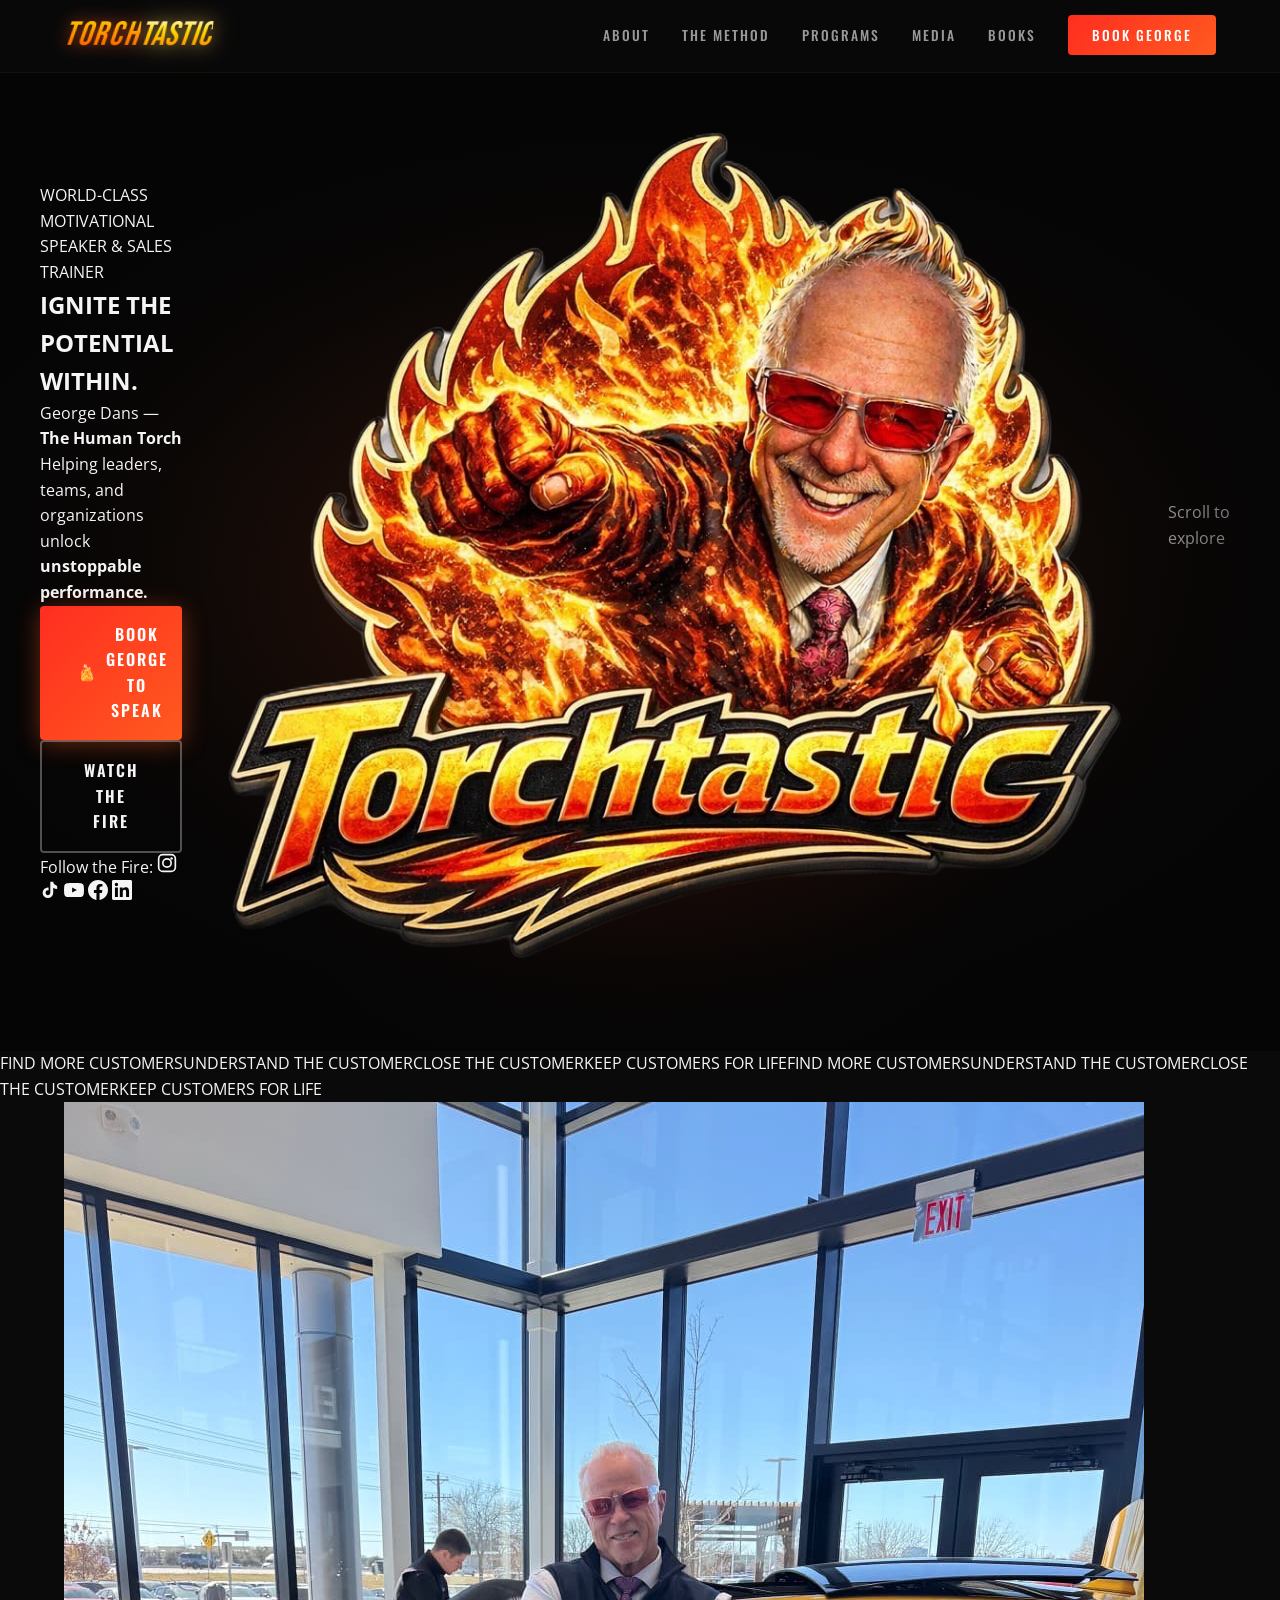
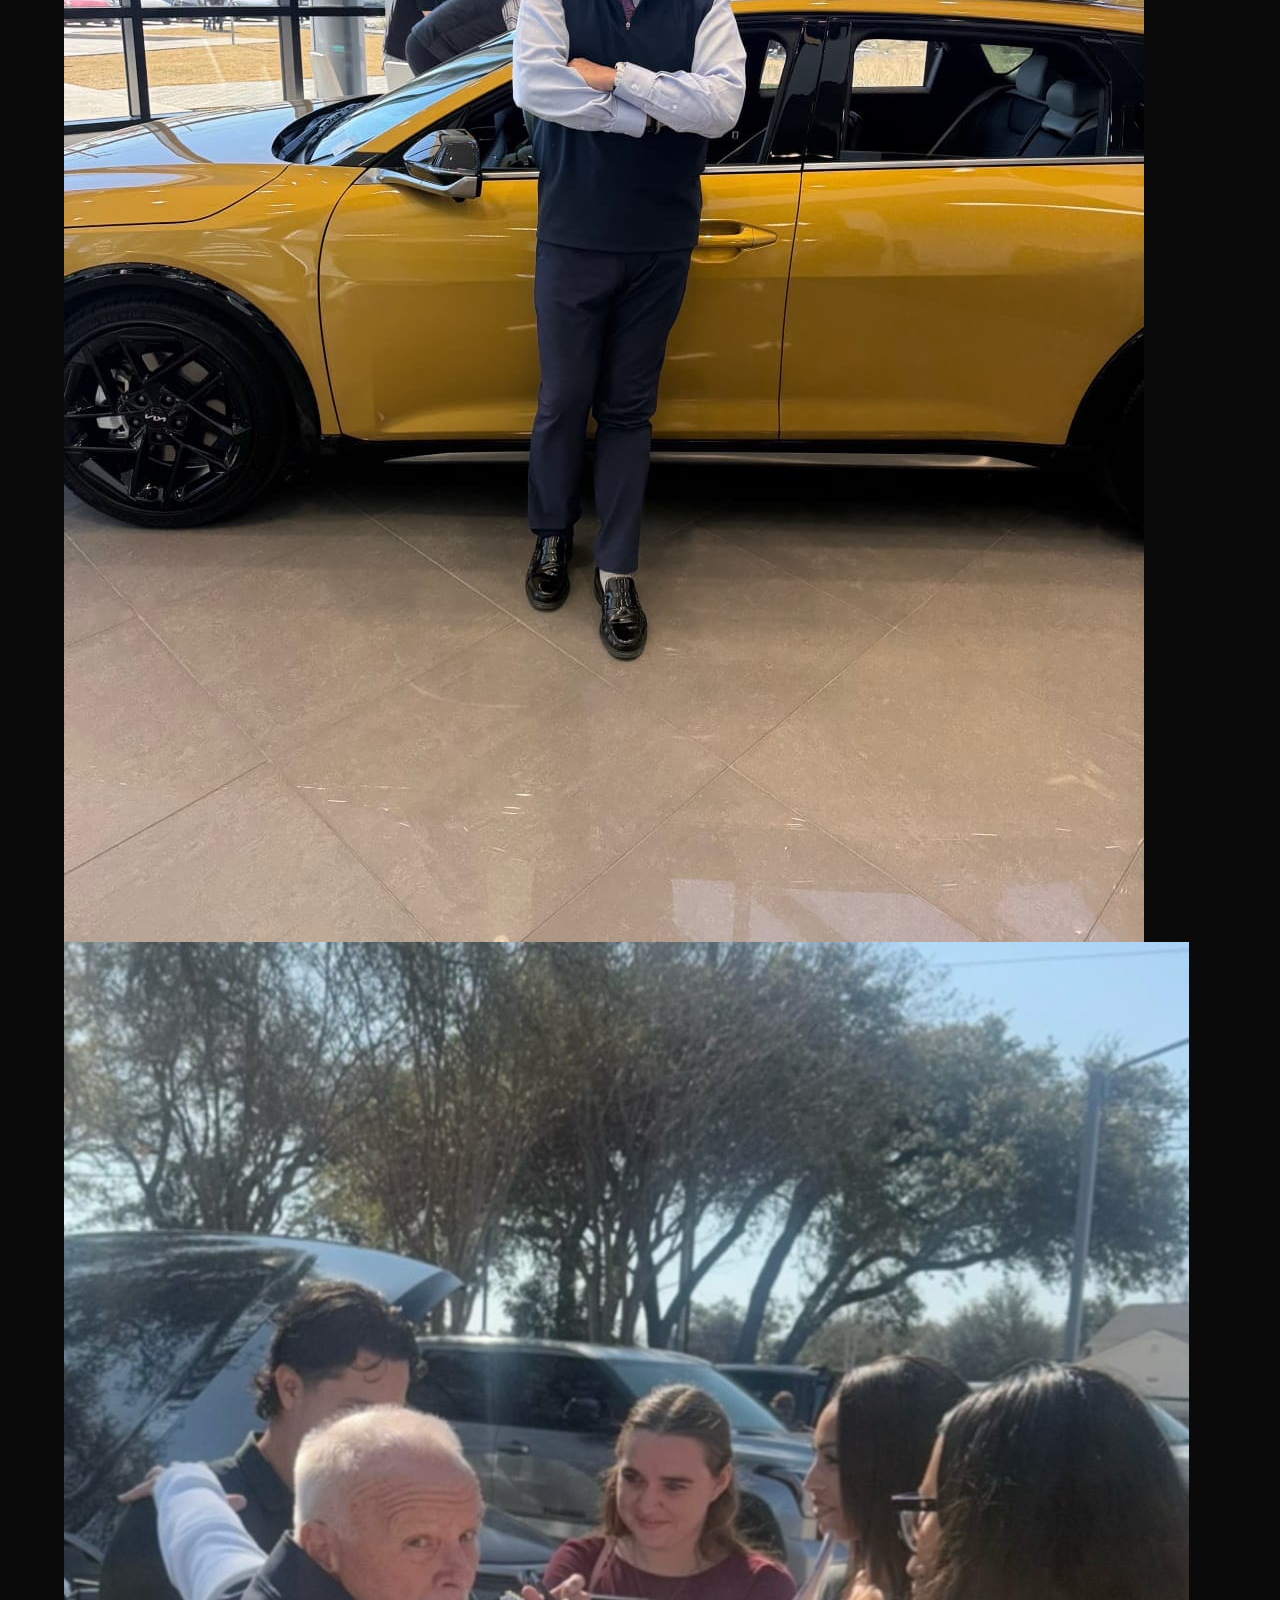
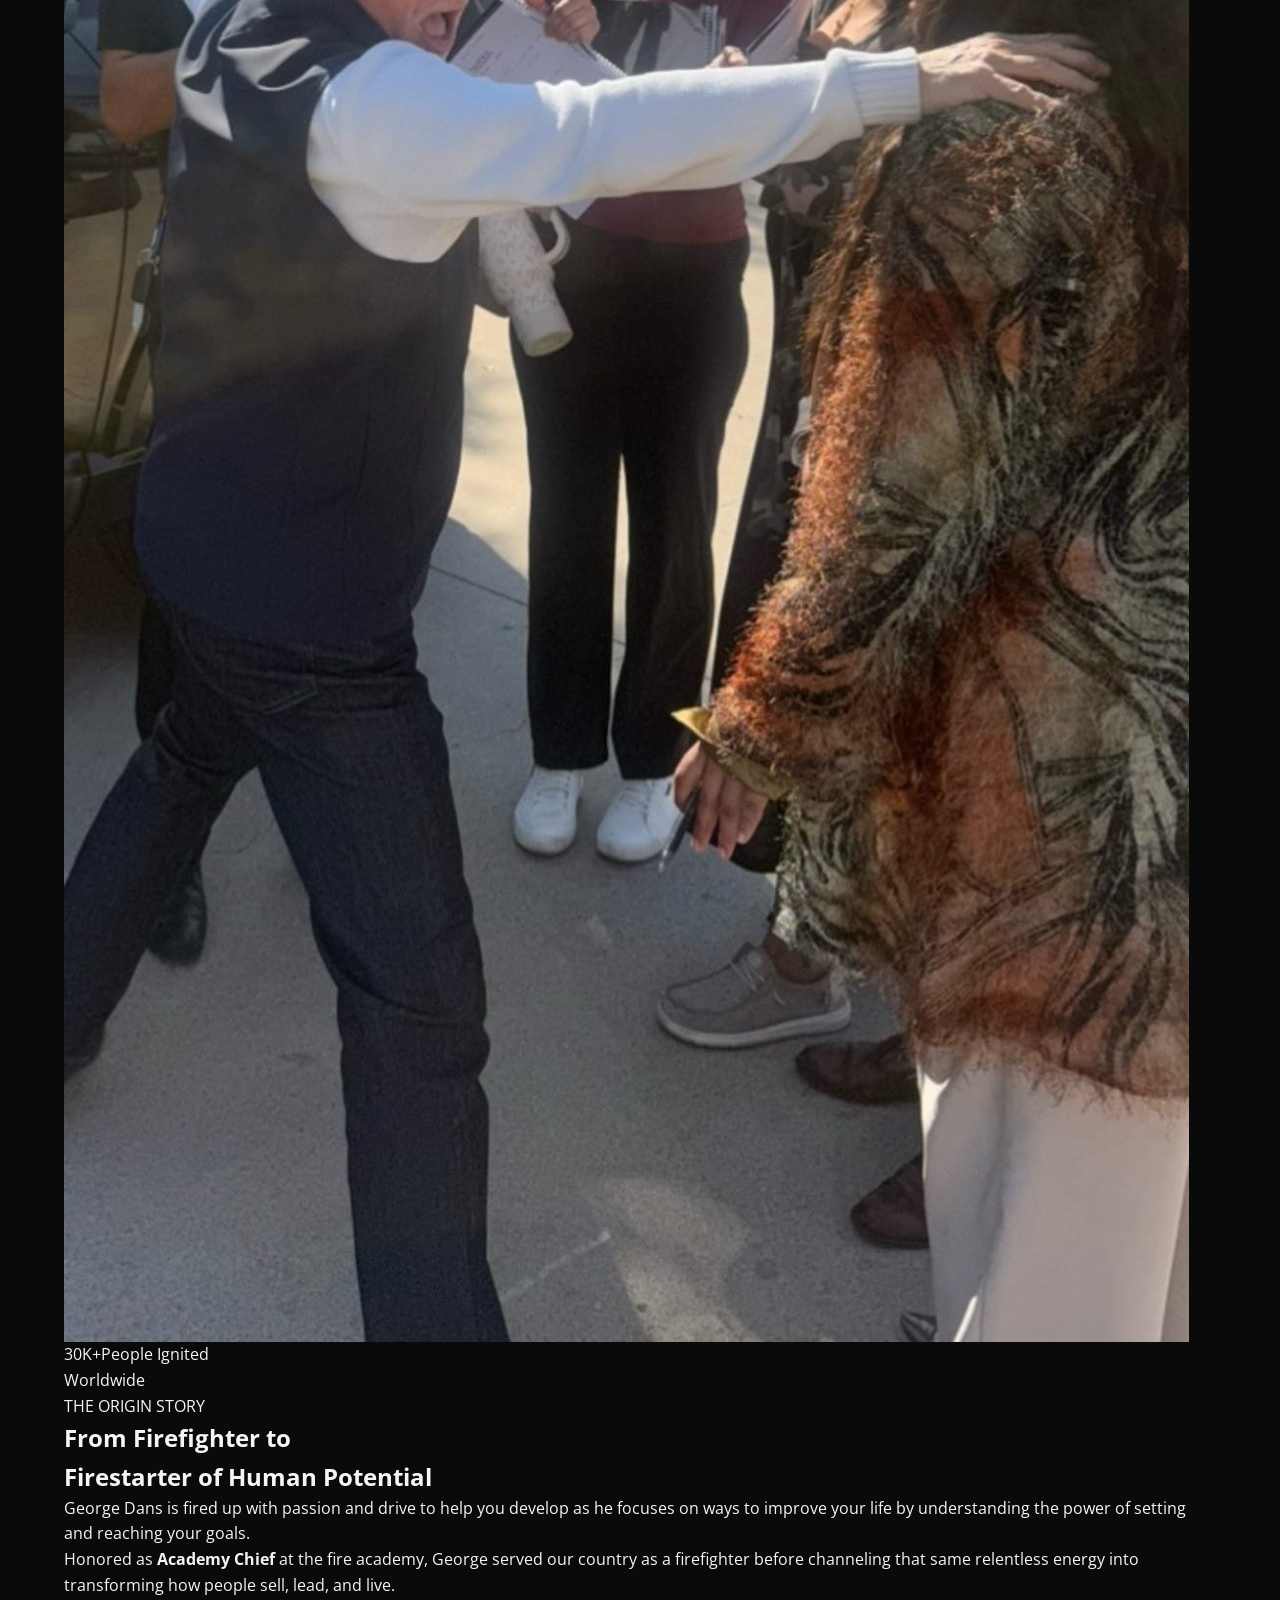
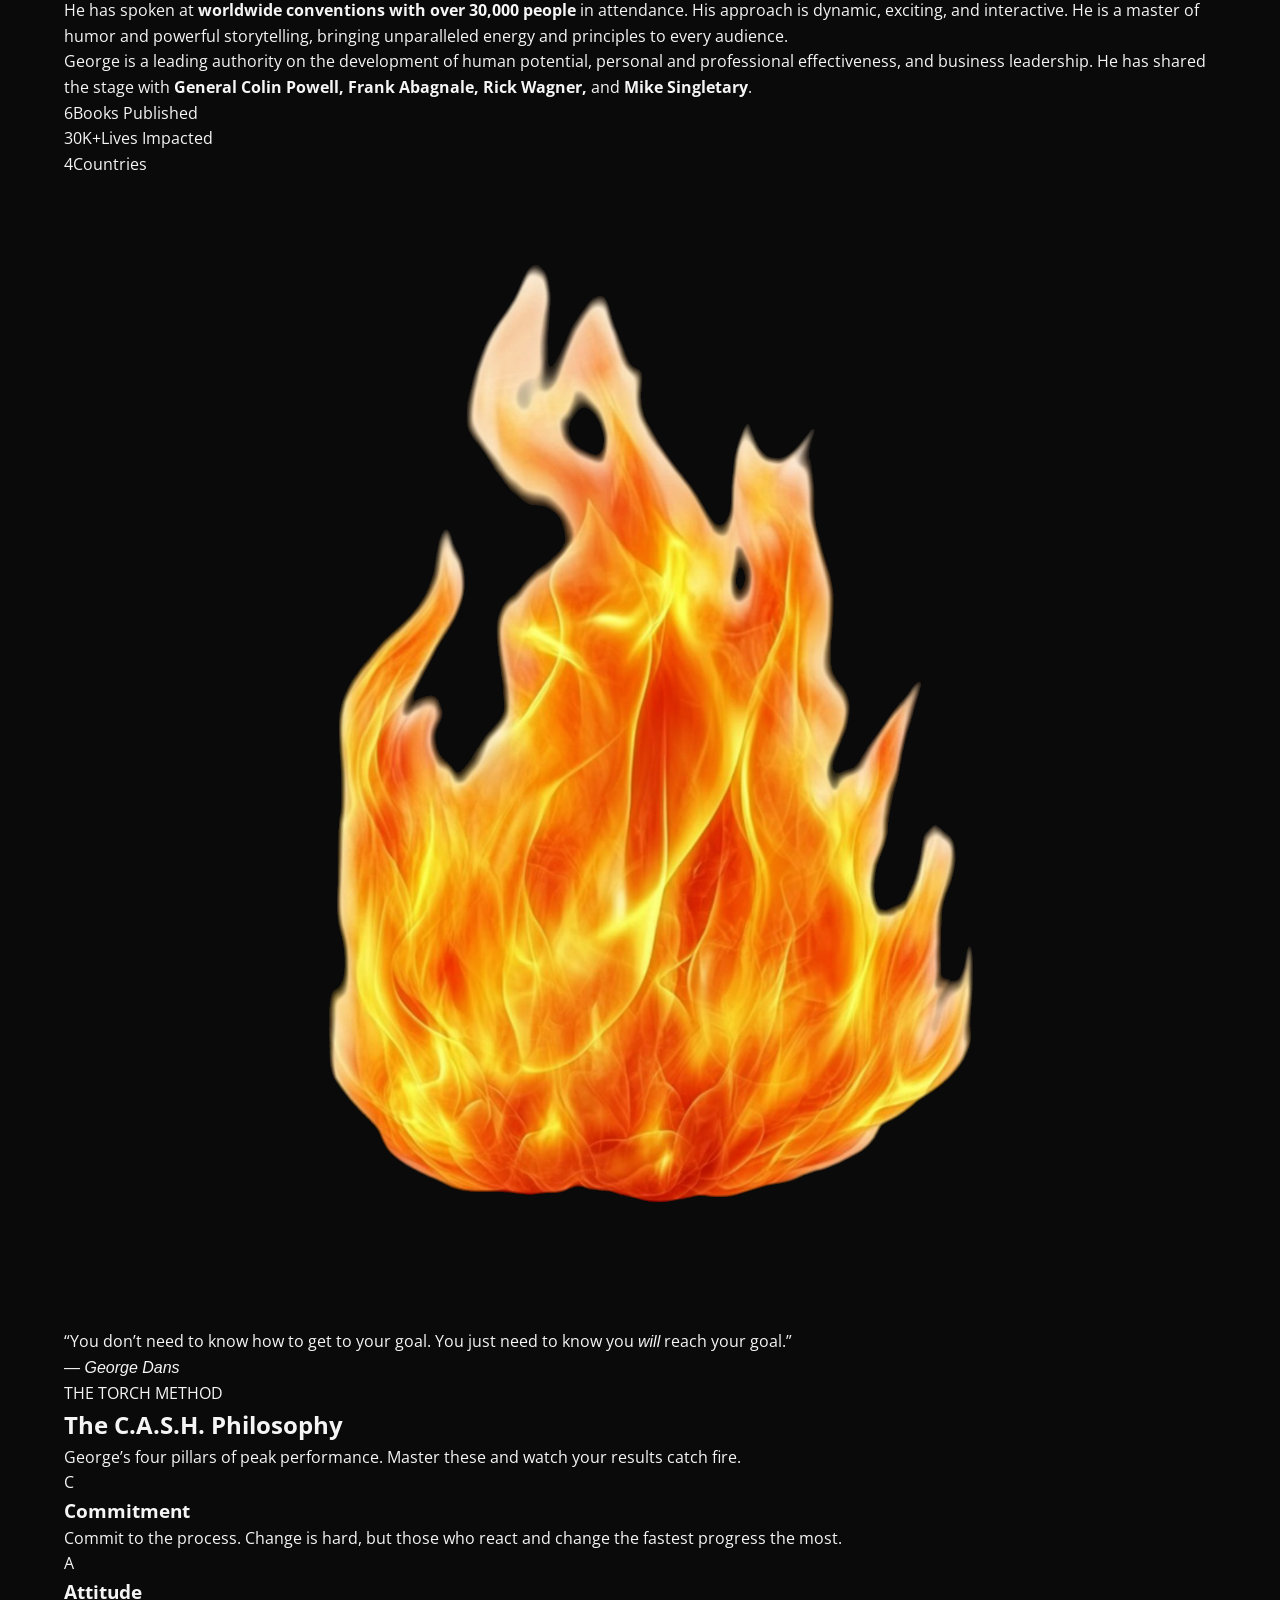
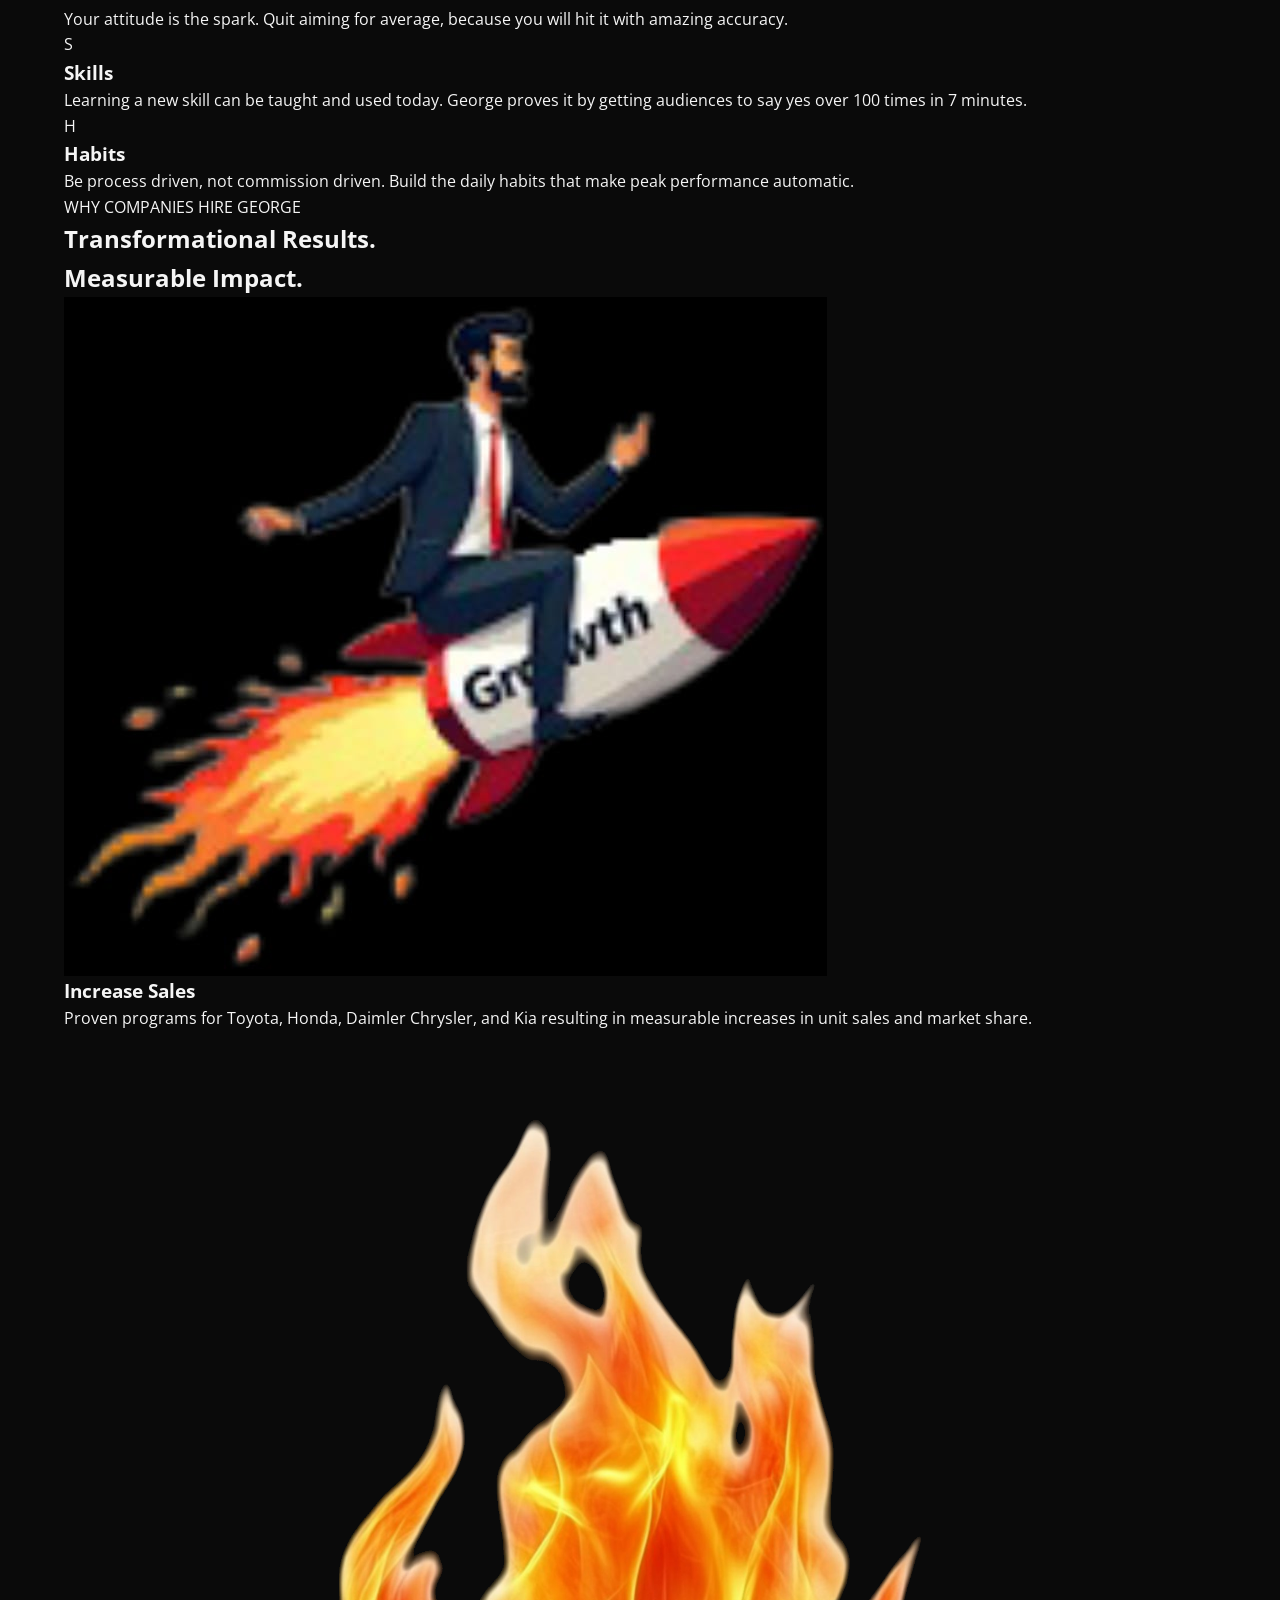
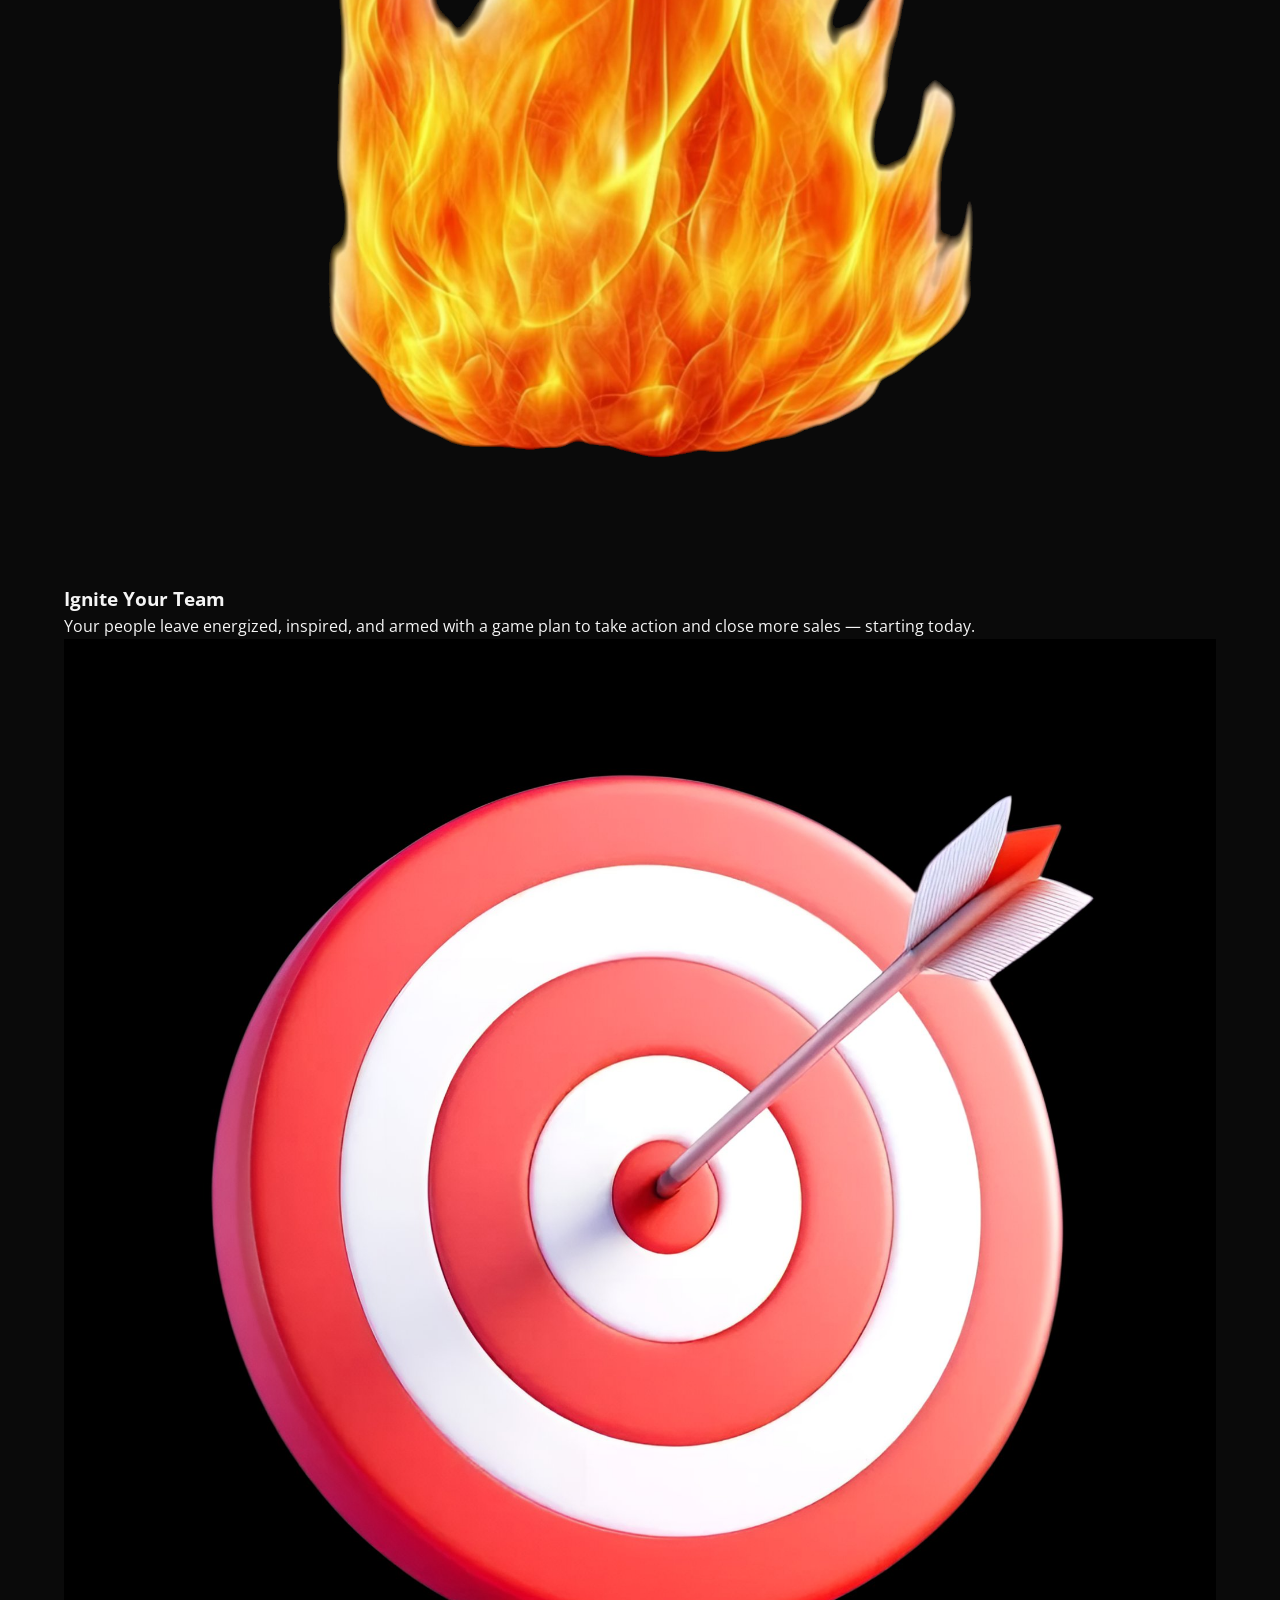
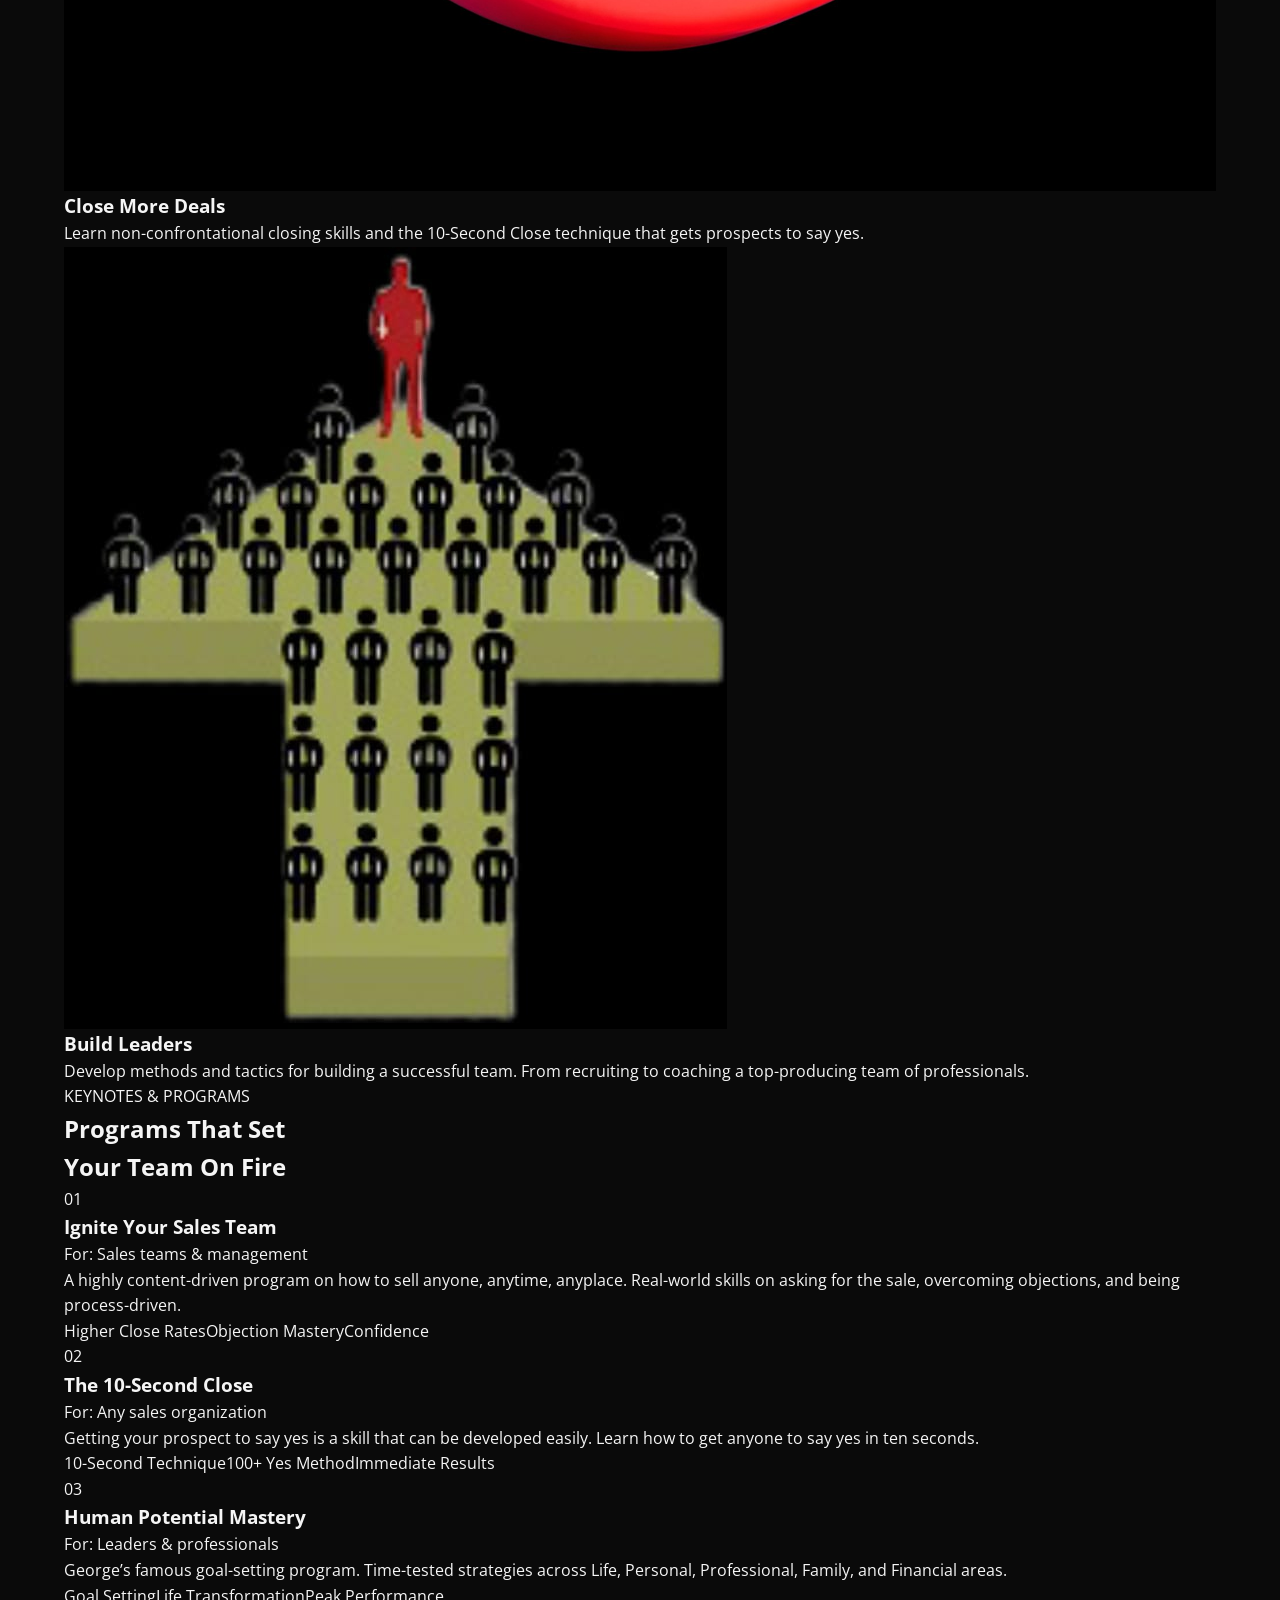
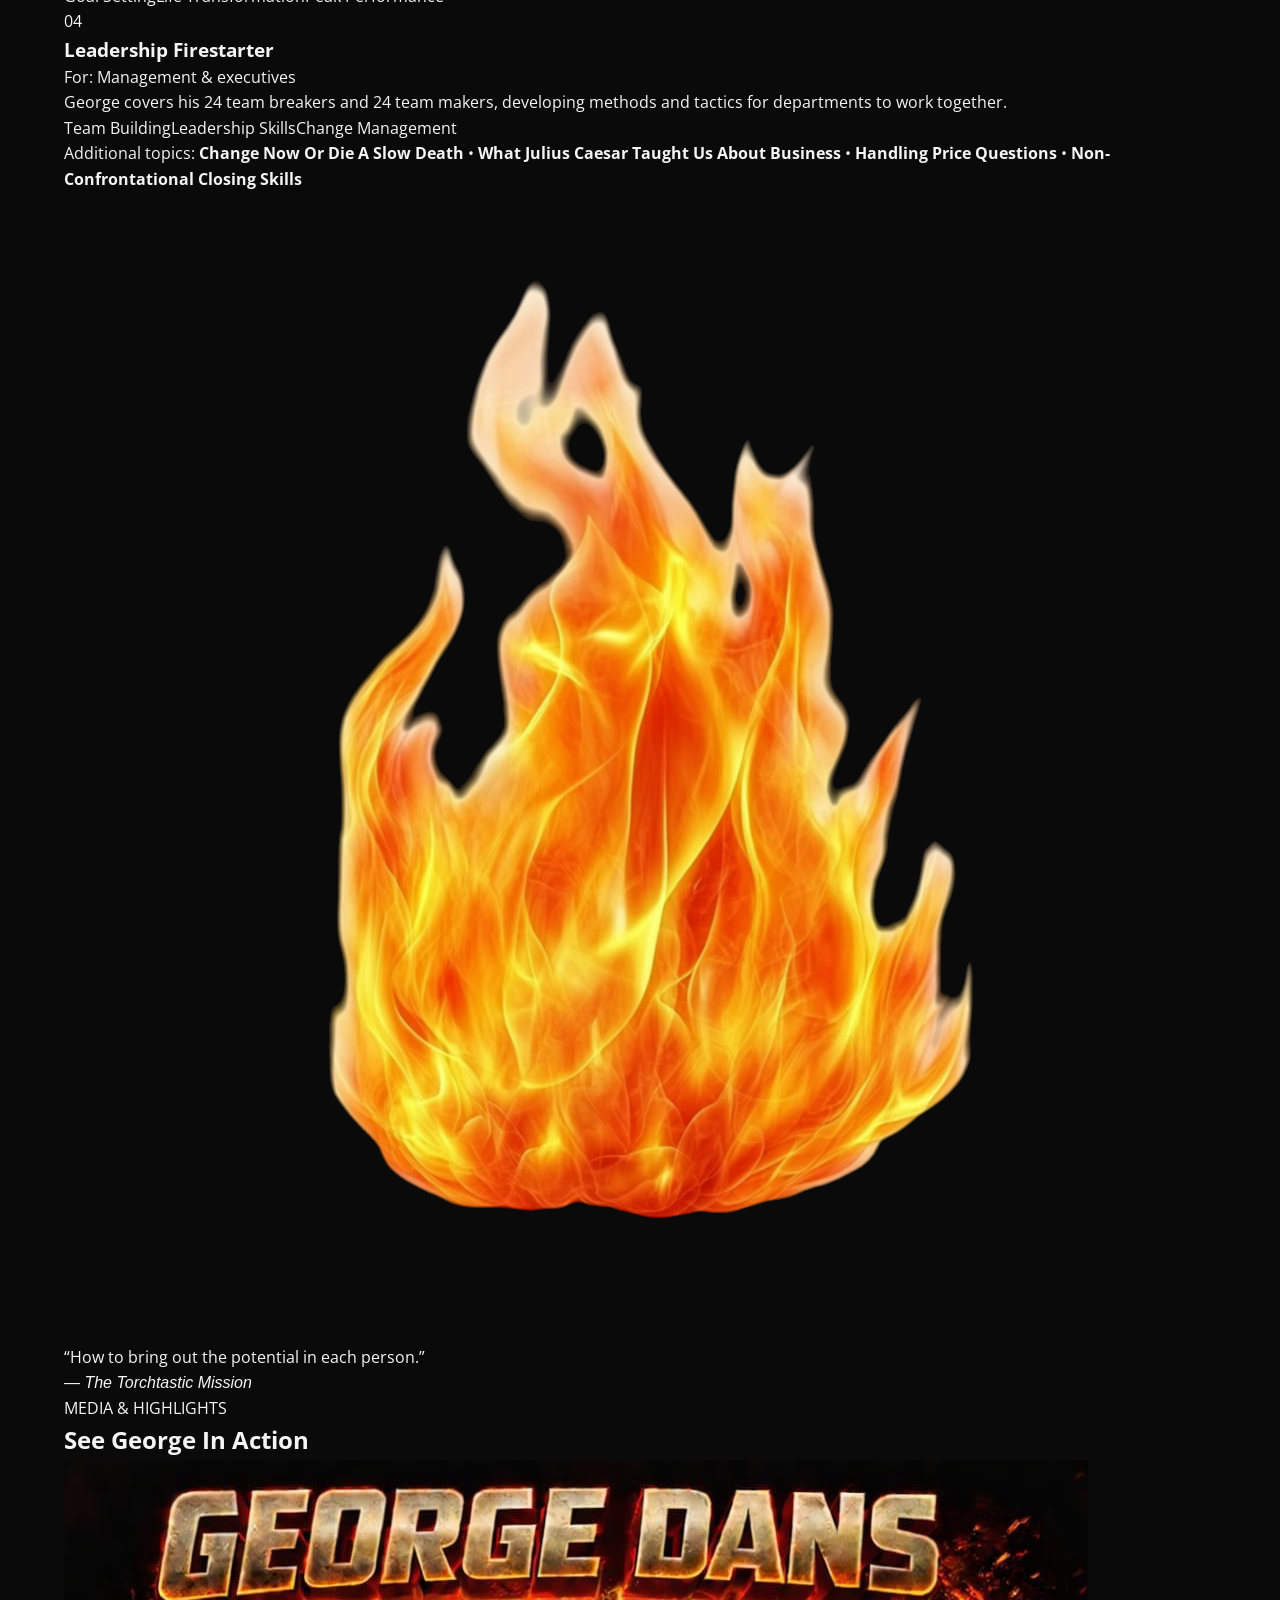
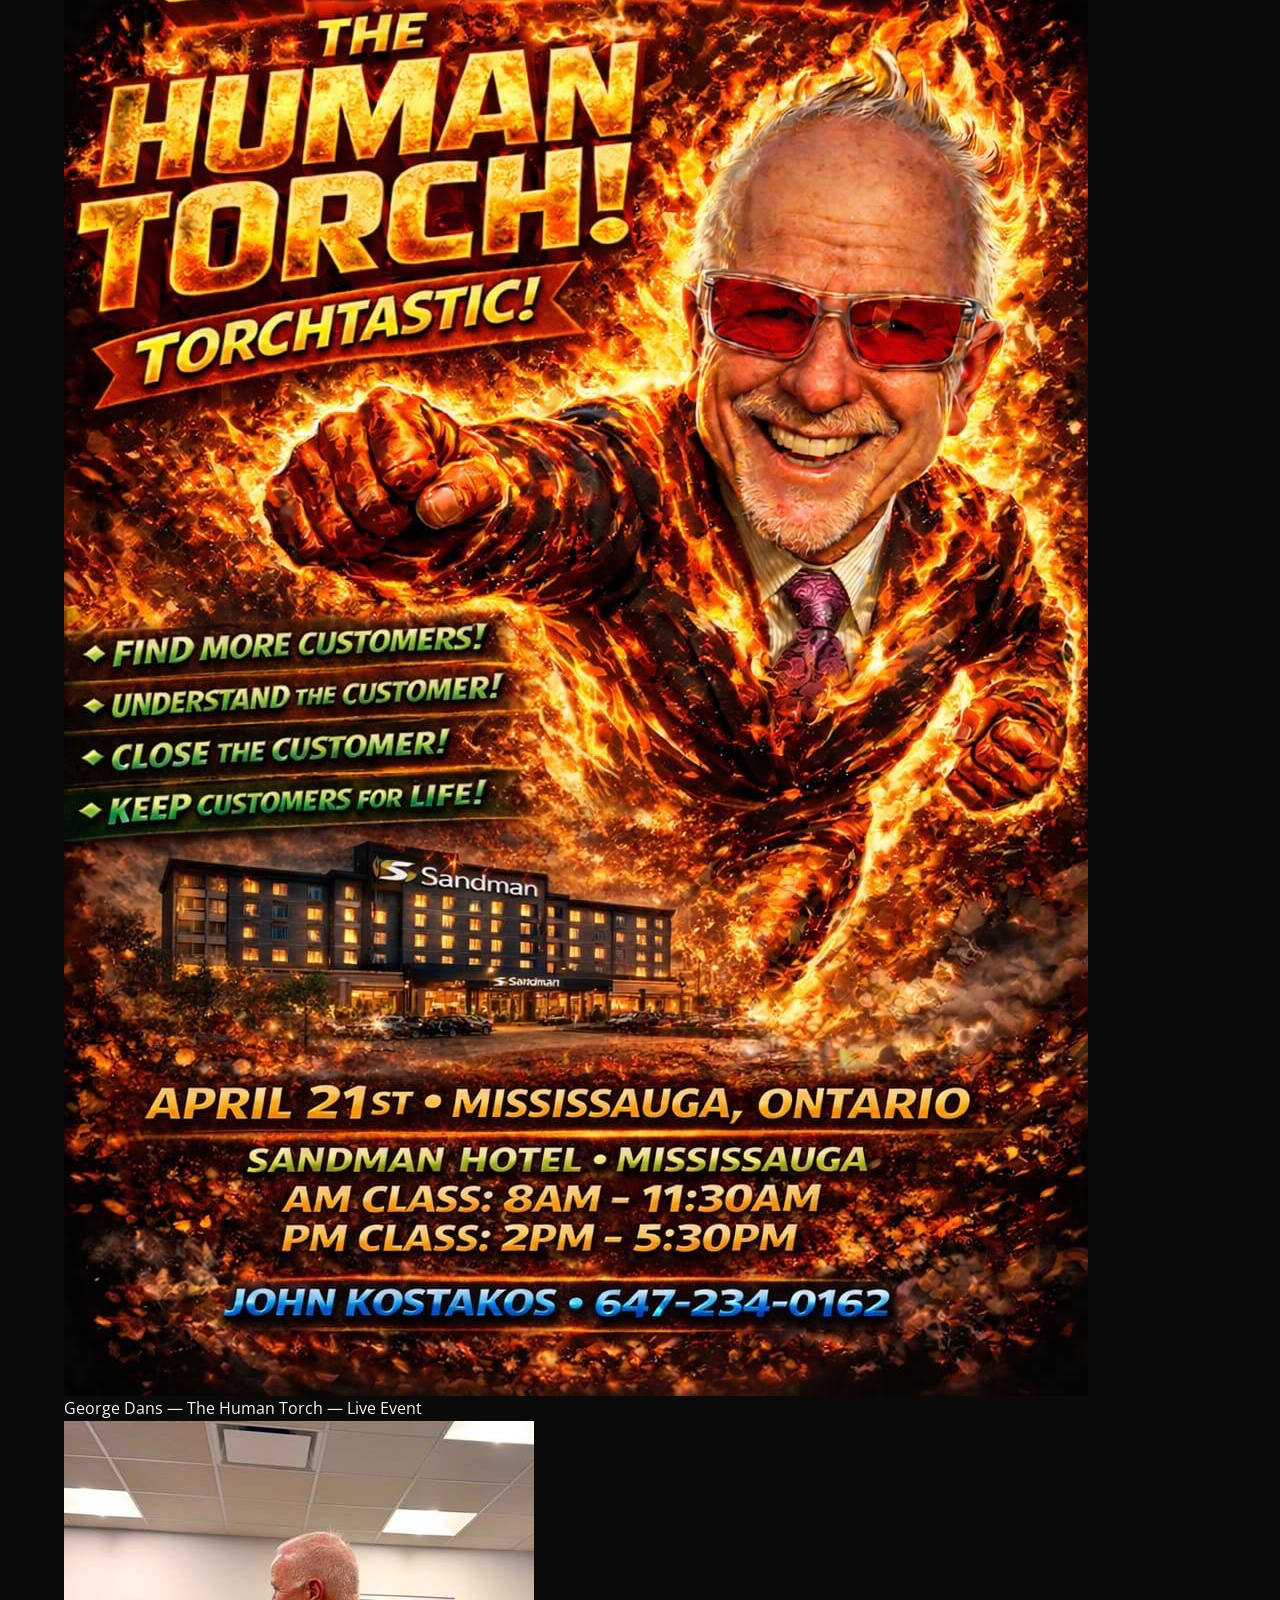
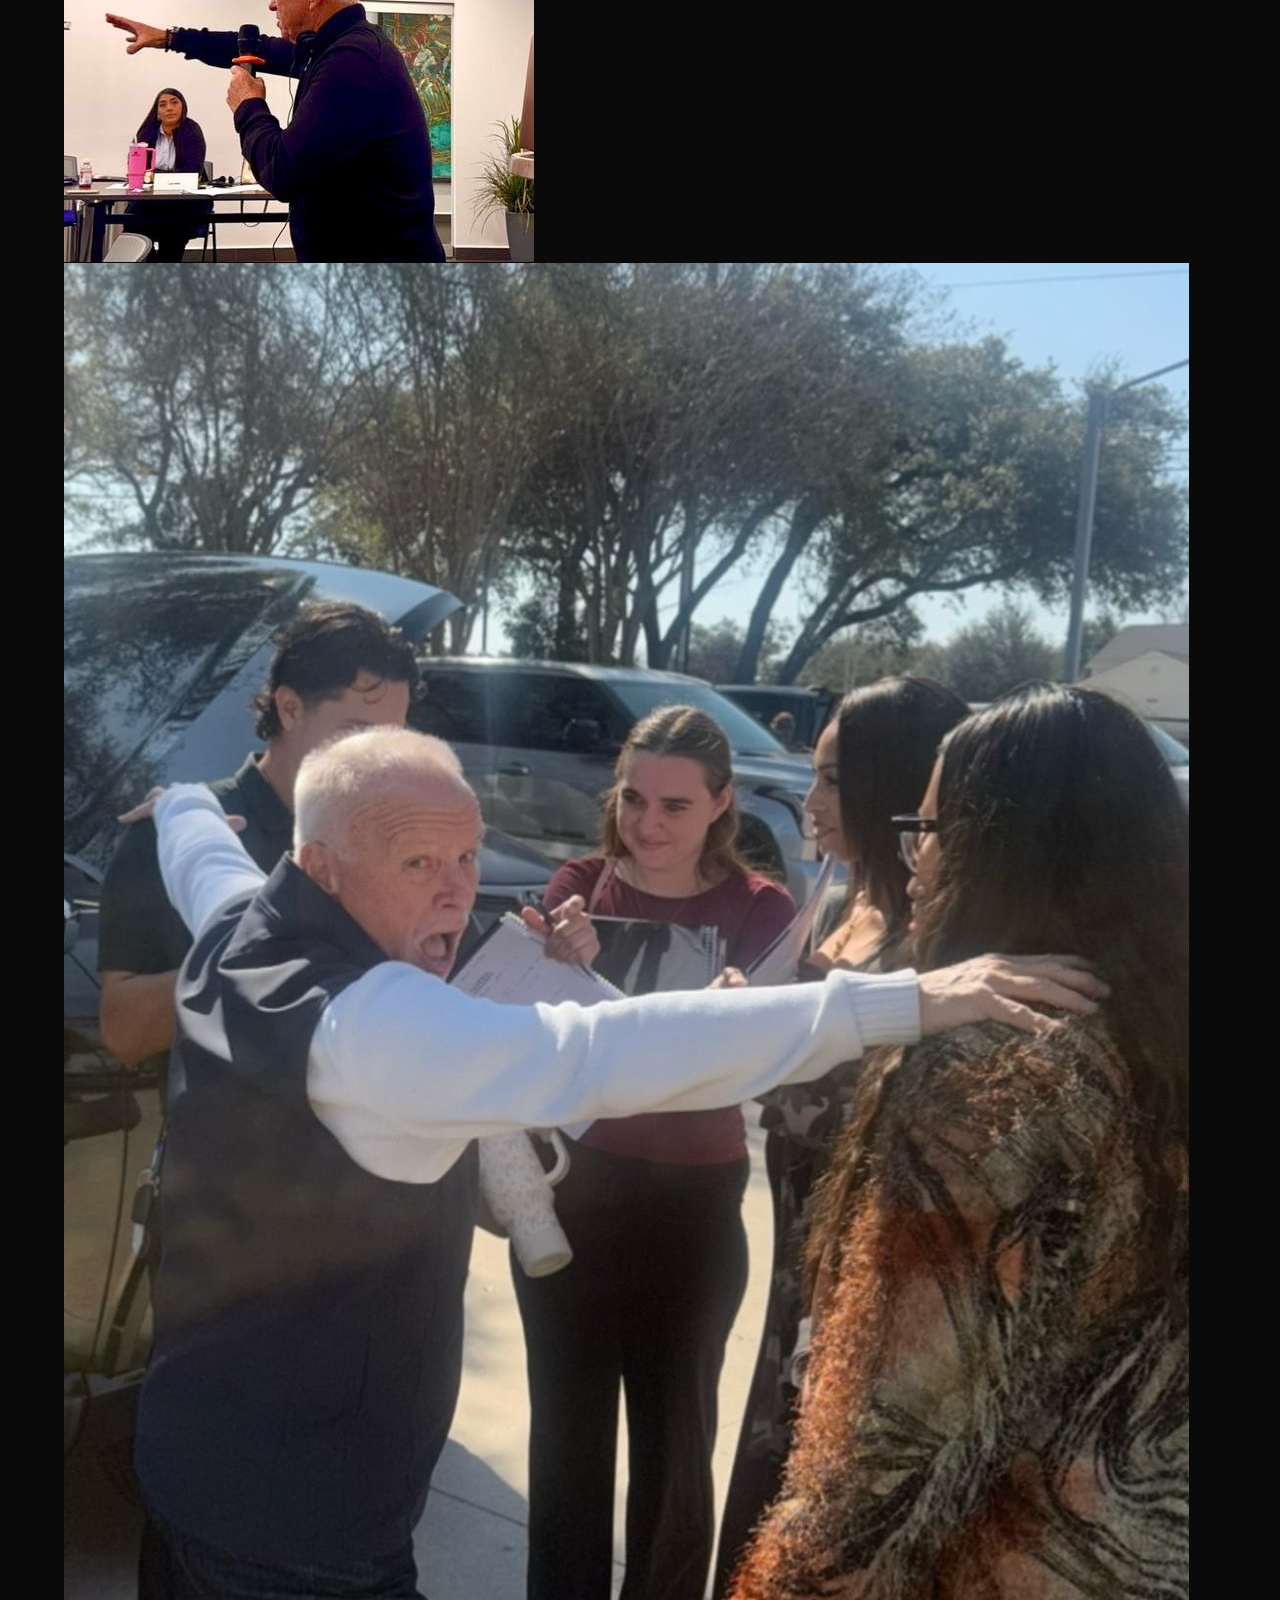
==== commit 647e37d4: "Add flyer-style TORCHTASTIC! logo to nav and footer" ====
--- a/index.html
+++ b/index.html
@@ -176,7 +176,7 @@
 </div></div></section>
 
 <footer id="footer"><div class="container"><div class="footer-grid">
-  <div class="footer-brand"><div class="footer-logo"><span class="logo-torch">TORCH</span><span class="logo-tastic">TASTIC</span></div><p class="footer-tagline">The Human Torch: Igniting the Fire of Human Potential.</p><p class="footer-copy">&copy; 2026 George Dans — Torchtastic. All rights reserved.</p></div>
+  <div class="footer-brand"><div class="footer-logo"><span class="logo-torch">TORCH</span><span class="logo-tastic">TASTIC</span><span class="logo-bang">!</span></div><p class="footer-tagline">The Human Torch: Igniting the Fire of Human Potential.</p><p class="footer-copy">&copy; 2026 George Dans — Torchtastic. All rights reserved.</p></div>
   <div class="footer-links"><h4>Quick Links</h4><ul><li><a href="#about">About George</a></li><li><a href="#method">The C.A.S.H. Method</a></li><li><a href="#programs">Programs</a></li><li><a href="#media">Media</a></li><li><a href="#books">Books</a></li><li><a href="#book-george">Book George</a></li></ul></div>
   <div class="footer-contact"><h4>Get In Touch</h4><p>For speaking inquiries, partnerships, and event bookings.</p><a href="#book-george" class="btn btn-ghost btn-sm">Contact George</a>
     <div class="footer-social">
--- a/css/style.css
+++ b/css/style.css
@@ -14,7 +14,7 @@
 #navbar{position:fixed;top:0;left:0;right:0;z-index:1000;background:rgba(10,10,10,.7);backdrop-filter:blur(24px);-webkit-backdrop-filter:blur(24px);border-bottom:1px solid rgba(255,90,31,.08);transition:all .3s;}
 #navbar.scrolled{background:rgba(10,10,10,.95);border-bottom-color:rgba(255,90,31,.25);}
 .nav-container{max-width:1200px;margin:0 auto;padding:0 24px;display:flex;align-items:center;justify-content:space-between;height:72px;}
-.nav-logo{font-family:'Bebas Neue',cursive;font-size:1.8rem;letter-spacing:3px;}.logo-torch{color:var(--fire);}.logo-tastic{color:var(--gold);}
+.nav-logo{font-family:'Bebas Neue',cursive;font-size:2.1rem;letter-spacing:2px;text-transform:uppercase;transform:skewX(-6deg);display:inline-block;line-height:1;transition:filter .3s;}.nav-logo:hover{filter:brightness(1.2);}.logo-torch{background:linear-gradient(180deg,#FFD700 0%,#FF8C00 50%,#FF4500 100%);-webkit-background-clip:text;-webkit-text-fill-color:transparent;background-clip:text;filter:drop-shadow(0 0 8px rgba(255,90,31,.7));font-style:italic;}.logo-tastic{background:linear-gradient(180deg,#FFFFFF 0%,#FFD700 40%,#FF6B00 100%);-webkit-background-clip:text;-webkit-text-fill-color:transparent;background-clip:text;filter:drop-shadow(0 0 10px rgba(255,200,87,.8));font-style:italic;letter-spacing:1px;}.logo-bang{background:linear-gradient(180deg,#FFD700 0%,#FF4500 100%);-webkit-background-clip:text;-webkit-text-fill-color:transparent;background-clip:text;filter:drop-shadow(0 0 12px rgba(255,69,0,1));}
 .nav-links{display:flex;align-items:center;gap:32px;}
 .nav-links a{font-family:'Oswald',sans-serif;font-size:.85rem;font-weight:500;letter-spacing:2px;text-transform:uppercase;color:var(--gray);transition:color .3s;}.nav-links a:hover{color:var(--fire);}
 .nav-cta{background:linear-gradient(135deg,var(--flame),var(--fire));color:#fff!important;padding:10px 24px;border-radius:4px;}.nav-cta:hover{box-shadow:0 4px 20px rgba(255,90,31,.4);}
@@ -34,264 +34,3 @@
 
 /* LEFT TEXT */
 .hero-text{flex:1;max-width:560px;animation:fade-in-up .6s .2s both;}
-.hero-badge{display:inline-block;font-family:'Oswald',sans-serif;font-size:.7rem;letter-spacing:5px;color:var(--gold);border:1px solid rgba(255,200,87,.25);padding:10px 24px;text-transform:uppercase;background:rgba(255,200,87,.04);margin-bottom:32px;}
-.hero-title{font-family:'Bebas Neue',cursive;line-height:.95;margin-bottom:28px;}
-.hero-line1{display:block;font-size:clamp(2.5rem,6vw,4.5rem);color:var(--white);letter-spacing:4px;}
-.hero-line2{display:block;font-size:clamp(4rem,10vw,8rem);background:linear-gradient(135deg,var(--fire) 20%,var(--gold) 80%);-webkit-background-clip:text;-webkit-text-fill-color:transparent;background-clip:text;letter-spacing:6px;filter:drop-shadow(0 0 30px rgba(255,90,31,.3));}
-.hero-line3{display:block;font-size:clamp(2.5rem,6vw,4.5rem);color:var(--white);letter-spacing:4px;}
-.hero-sub{font-size:1.05rem;color:rgba(255,255,255,.6);line-height:1.7;margin-bottom:36px;}.hero-sub strong{color:var(--gold);font-weight:600;}
-.hero-ctas{display:flex;gap:16px;flex-wrap:wrap;}
-
-/* RIGHT CHARACTER */
-.hero-character{flex:0 0 auto;position:relative;animation:hero-entrance .8s cubic-bezier(.16,1,.3,1) both;}
-.hero-glow-ring{position:absolute;top:50%;left:50%;width:120%;height:120%;transform:translate(-50%,-50%);border-radius:50%;background:radial-gradient(circle,rgba(255,90,31,.2) 0%,rgba(255,90,31,.05) 40%,transparent 70%);animation:glow-pulse 3s ease-in-out infinite;pointer-events:none;}
-.hero-glow-ring-2{width:160%;height:160%;background:radial-gradient(circle,rgba(255,200,87,.08) 0%,rgba(255,90,31,.03) 30%,transparent 60%);animation:glow-pulse 4s ease-in-out infinite 1s;}
-@keyframes glow-pulse{0%,100%{opacity:.5;transform:translate(-50%,-50%) scale(1);}50%{opacity:1;transform:translate(-50%,-50%) scale(1.1);}}
-.hero-logo-img{width:clamp(300px,35vw,500px);height:auto;position:relative;z-index:2;filter:drop-shadow(0 0 40px rgba(255,90,31,.4)) drop-shadow(0 0 80px rgba(255,90,31,.2));animation:hero-float 6s ease-in-out infinite;}
-@keyframes hero-float{0%,100%{transform:translateY(0);}50%{transform:translateY(-14px);}}
-@keyframes hero-entrance{0%{opacity:0;transform:scale(.8) translateY(40px);}100%{opacity:1;transform:scale(1) translateY(0);}}
-@keyframes fade-in-up{0%{opacity:0;transform:translateY(24px);}100%{opacity:1;transform:translateY(0);}}
-
-.hero-scroll{position:absolute;bottom:32px;left:50%;transform:translateX(-50%);z-index:3;display:flex;flex-direction:column;align-items:center;gap:10px;animation:fade-in-up .6s 1.2s both;}
-.scroll-mouse{width:22px;height:36px;border:2px solid rgba(255,255,255,.2);border-radius:12px;display:flex;justify-content:center;padding-top:6px;}
-.scroll-wheel{width:3px;height:8px;background:var(--fire);border-radius:3px;animation:scroll-bob 2s ease-in-out infinite;}
-@keyframes scroll-bob{0%,100%{opacity:1;transform:translateY(0);}50%{opacity:.3;transform:translateY(8px);}}
-.hero-scroll span{font-family:'Oswald',sans-serif;font-size:.65rem;letter-spacing:3px;text-transform:uppercase;color:rgba(255,255,255,.3);}
-
-/* MARQUEE */
-.marquee-strip{background:linear-gradient(135deg,var(--flame),var(--fire));padding:16px 0;overflow:hidden;white-space:nowrap;}
-.marquee-track{display:inline-flex;align-items:center;gap:40px;animation:marquee 20s linear infinite;font-family:'Bebas Neue',cursive;font-size:1.2rem;letter-spacing:4px;color:#fff;}
-.marquee-dot{width:8px;height:8px;background:var(--gold);border-radius:50%;display:inline-block;flex-shrink:0;}
-@keyframes marquee{0%{transform:translateX(0);}100%{transform:translateX(-50%);}}
-
-/* SECTIONS */
-.section{padding:100px 0;}.section-dark{background:var(--charcoal);}.section-fire{background:linear-gradient(135deg,rgba(255,45,32,.1),rgba(255,90,31,.05)),var(--dark);}
-.section-tag{font-family:'Oswald',sans-serif;font-size:.75rem;letter-spacing:4px;text-transform:uppercase;color:var(--fire);margin-bottom:16px;}.section-tag-light{color:var(--gold);}
-.section-title{font-family:'Bebas Neue',cursive;font-size:clamp(2.5rem,5vw,3.8rem);letter-spacing:3px;line-height:1.05;color:var(--white);margin-bottom:32px;}.section-title-light{color:var(--white);}
-.text-fire{background:linear-gradient(135deg,var(--fire),var(--gold));-webkit-background-clip:text;-webkit-text-fill-color:transparent;background-clip:text;}.text-gold{color:var(--gold);}
-
-/* ABOUT */
-.about-grid{display:grid;grid-template-columns:1fr 1fr;gap:60px;align-items:start;}
-.about-images{position:relative;}.about-img-main{border-radius:8px;overflow:hidden;box-shadow:0 20px 60px rgba(0,0,0,.5);}.about-img-main img{width:100%;height:400px;object-fit:cover;}
-.about-img-secondary{position:absolute;bottom:-40px;right:-20px;width:200px;border-radius:8px;overflow:hidden;border:4px solid var(--dark);box-shadow:0 10px 40px rgba(0,0,0,.5);}.about-img-secondary img{width:100%;height:250px;object-fit:cover;}
-.about-flame-badge{position:absolute;top:-20px;right:20px;background:linear-gradient(135deg,var(--flame),var(--fire));color:#fff;padding:20px 24px;border-radius:8px;text-align:center;box-shadow:0 8px 30px rgba(255,90,31,.4);}
-.flame-number{display:block;font-family:'Bebas Neue',cursive;font-size:2rem;letter-spacing:2px;}.flame-label{font-size:.7rem;letter-spacing:1px;text-transform:uppercase;opacity:.9;}
-.about-content p{color:rgba(255,255,255,.75);margin-bottom:16px;font-size:.95rem;}.about-content strong{color:var(--white);}
-.about-lead{font-size:1.1rem!important;color:rgba(255,255,255,.85)!important;line-height:1.7;}
-.about-stats{display:flex;gap:40px;margin-top:32px;padding-top:28px;border-top:1px solid rgba(255,255,255,.1);}
-.stat-number{display:block;font-family:'Bebas Neue',cursive;font-size:2.5rem;color:var(--fire);letter-spacing:2px;}.stat-label{font-size:.75rem;letter-spacing:1px;text-transform:uppercase;color:var(--gray);}
-
-/* SPARK QUOTE */
-.spark-section{padding:80px 0;background:var(--charcoal);border-top:1px solid rgba(255,90,31,.1);border-bottom:1px solid rgba(255,90,31,.1);}.spark-section-alt{background:var(--dark);}
-.spark-quote{text-align:center;max-width:800px;margin:0 auto;}
-.spark-icon{margin-bottom:20px;display:flex;justify-content:center;}
-.flame-img-icon{width:56px;height:56px;object-fit:contain;}
-.spark-quote blockquote{font-family:'Bebas Neue',cursive;font-size:clamp(1.8rem,4vw,3rem);letter-spacing:3px;line-height:1.2;color:var(--white);margin-bottom:16px;}
-.spark-quote cite{font-family:'Oswald',sans-serif;font-size:.85rem;letter-spacing:3px;text-transform:uppercase;color:var(--fire);font-style:normal;}
-
-/* C.A.S.H. */
-.method-intro{color:rgba(255,255,255,.7);max-width:600px;margin-bottom:48px;font-size:1.05rem;}
-.cash-grid{display:grid;grid-template-columns:repeat(4,1fr);gap:24px;}
-.cash-card{background:rgba(255,255,255,.03);border:1px solid rgba(255,255,255,.06);border-radius:8px;padding:36px 24px;text-align:center;transition:all .4s;position:relative;overflow:hidden;}
-.cash-card::before{content:'';position:absolute;inset:0;background:linear-gradient(180deg,rgba(255,90,31,.08),transparent 60%);opacity:0;transition:opacity .4s;}.cash-card:hover::before{opacity:1;}
-.cash-card:hover{border-color:rgba(255,90,31,.3);transform:translateY(-4px);box-shadow:0 20px 40px rgba(255,90,31,.1);}
-.cash-letter{font-family:'Bebas Neue',cursive;font-size:4rem;background:linear-gradient(135deg,var(--fire),var(--gold));-webkit-background-clip:text;-webkit-text-fill-color:transparent;background-clip:text;line-height:1;margin-bottom:8px;position:relative;}
-.cash-card h3{font-family:'Oswald',sans-serif;font-size:1.2rem;letter-spacing:2px;text-transform:uppercase;color:var(--white);margin-bottom:12px;position:relative;}
-.cash-card p{font-size:.85rem;color:rgba(255,255,255,.6);line-height:1.6;position:relative;}
-
-/* WHY COMPANIES — black bg, icon images */
-.why-grid{display:grid;grid-template-columns:repeat(4,1fr);gap:24px;}
-.why-card{padding:36px 24px;border-radius:8px;background:var(--charcoal);border:1px solid rgba(255,255,255,.06);transition:all .3s;}
-.why-card:hover{border-color:rgba(255,90,31,.25);transform:translateY(-4px);box-shadow:0 16px 40px rgba(255,90,31,.08);}
-.why-icon{margin-bottom:20px;height:64px;display:flex;align-items:center;}
-.why-icon-img{width:64px;height:64px;object-fit:contain;mix-blend-mode:screen;}
-.why-card h3{font-family:'Oswald',sans-serif;font-size:1.1rem;letter-spacing:1px;text-transform:uppercase;color:var(--white);margin-bottom:12px;}
-.why-card p{font-size:.85rem;color:rgba(255,255,255,.65);line-height:1.6;}
-
-/* PROGRAMS */
-.programs-grid{display:grid;grid-template-columns:repeat(2,1fr);gap:24px;}
-.program-card{background:rgba(255,255,255,.03);border:1px solid rgba(255,255,255,.06);border-radius:8px;padding:40px 32px;transition:all .3s;position:relative;}
-.program-card:hover{border-color:rgba(255,90,31,.3);box-shadow:0 10px 40px rgba(255,90,31,.08);}
-.program-number{font-family:'Bebas Neue',cursive;font-size:3rem;color:rgba(255,90,31,.15);position:absolute;top:20px;right:24px;letter-spacing:2px;}
-.program-card h3{font-family:'Oswald',sans-serif;font-size:1.3rem;letter-spacing:1px;text-transform:uppercase;color:var(--fire);margin-bottom:6px;}
-.program-audience{font-size:.75rem;letter-spacing:1px;text-transform:uppercase;color:var(--gold);margin-bottom:16px;font-family:'Oswald',sans-serif;}
-.program-card>p:last-of-type{font-size:.9rem;color:rgba(255,255,255,.65);line-height:1.6;margin-bottom:20px;}
-.program-outcomes{display:flex;flex-wrap:wrap;gap:8px;}
-.program-outcomes span{font-size:.7rem;letter-spacing:1px;text-transform:uppercase;padding:6px 14px;border:1px solid rgba(255,90,31,.3);border-radius:20px;color:var(--ember);font-family:'Oswald',sans-serif;}
-.programs-more{margin-top:40px;padding:32px;border:1px solid rgba(255,255,255,.06);border-radius:8px;background:rgba(255,255,255,.02);}
-.programs-note{font-size:.9rem;color:rgba(255,255,255,.6);text-align:center;line-height:1.8;}.programs-note strong{color:rgba(255,255,255,.85);}
-
-/* MEDIA */
-.media-grid-full{display:grid;grid-template-columns:1.2fr .9fr .9fr;gap:16px;margin-bottom:48px;}
-.media-hero-img{border-radius:8px;overflow:hidden;position:relative;grid-row:span 1;}
-.media-hero-img img{width:100%;height:100%;object-fit:contain;background:#111;min-height:480px;}
-.media-caption{position:absolute;bottom:0;left:0;right:0;padding:20px 24px;background:linear-gradient(transparent,rgba(0,0,0,.85));font-family:'Oswald',sans-serif;font-size:.85rem;letter-spacing:2px;text-transform:uppercase;color:var(--gold);}
-.media-col{display:flex;flex-direction:column;gap:16px;}
-.media-item{flex:1;border-radius:8px;overflow:hidden;position:relative;}
-.media-item img{width:100%;height:100%;object-fit:cover;transition:transform .4s ease;}
-.media-item:hover img{transform:scale(1.03);}
-.media-industries{text-align:center;}.media-industries h3{font-family:'Oswald',sans-serif;font-size:1rem;letter-spacing:3px;text-transform:uppercase;color:var(--gray);margin-bottom:20px;}
-.industry-tags{display:flex;flex-wrap:wrap;justify-content:center;gap:10px;}.industry-tags span{font-size:.75rem;letter-spacing:1px;text-transform:uppercase;padding:8px 18px;border:1px solid rgba(255,255,255,.1);border-radius:4px;color:rgba(255,255,255,.6);font-family:'Oswald',sans-serif;transition:all .3s;}.industry-tags span:hover{border-color:var(--fire);color:var(--fire);}
-
-/* BOOKS */
-.books-grid{display:grid;gap:48px;}.book-feature{display:grid;grid-template-columns:auto 1fr;gap:48px;align-items:center;background:rgba(255,255,255,.03);border:1px solid rgba(255,255,255,.06);border-radius:12px;padding:40px;}
-.book-image{width:280px;border-radius:8px;overflow:hidden;box-shadow:0 20px 60px rgba(0,0,0,.5);}
-.book-badge{display:inline-block;font-family:'Oswald',sans-serif;font-size:.7rem;letter-spacing:3px;text-transform:uppercase;color:var(--gold);border:1px solid rgba(255,200,87,.3);padding:6px 16px;margin-bottom:12px;}
-.book-info h3{font-family:'Bebas Neue',cursive;font-size:2.8rem;letter-spacing:3px;color:var(--white);margin-bottom:8px;}
-.book-tagline{font-family:'Oswald',sans-serif;font-size:1rem;letter-spacing:1px;color:var(--gold);margin-bottom:16px;}.book-info>p:last-child{font-size:.95rem;color:rgba(255,255,255,.65);line-height:1.7;}
-.books-list{text-align:center;}.books-list h3{font-family:'Oswald',sans-serif;font-size:1rem;letter-spacing:3px;text-transform:uppercase;color:var(--gray);margin-bottom:20px;}.books-list ul{display:flex;flex-wrap:wrap;justify-content:center;gap:16px;}.books-list li{font-size:.85rem;padding:10px 24px;border:1px solid rgba(255,255,255,.08);border-radius:4px;color:rgba(255,255,255,.7);font-family:'Oswald',sans-serif;letter-spacing:1px;}
-
-/* INTERNATIONAL */
-.intl-strip{padding:48px 0;background:var(--charcoal);border-top:1px solid rgba(255,255,255,.05);border-bottom:1px solid rgba(255,255,255,.05);}.intl-content{display:flex;align-items:center;gap:32px;max-width:700px;margin:0 auto;}.intl-img{width:120px;height:80px;object-fit:cover;border-radius:6px;border:2px solid rgba(255,255,255,.1);}
-.intl-text h3{font-family:'Oswald',sans-serif;font-size:1rem;letter-spacing:2px;text-transform:uppercase;color:var(--white);margin-bottom:6px;}.intl-text p{font-size:.9rem;color:rgba(255,255,255,.6);}.intl-text strong{color:var(--white);}
-
-/* BOOKING */
-.booking-grid{display:grid;grid-template-columns:1fr 1fr;gap:60px;align-items:start;}.booking-desc{font-size:1.05rem;color:rgba(255,255,255,.7);margin-bottom:32px;line-height:1.7;}
-.booking-topics h4{font-family:'Oswald',sans-serif;font-size:.85rem;letter-spacing:2px;text-transform:uppercase;color:var(--gold);margin-bottom:12px;}.booking-topics li{font-size:.9rem;color:rgba(255,255,255,.65);padding:6px 0;border-bottom:1px solid rgba(255,255,255,.05);}
-.booking-form-wrap{background:rgba(255,255,255,.03);border:1px solid rgba(255,255,255,.08);border-radius:12px;padding:40px;}
-.booking-form h3{font-family:'Oswald',sans-serif;font-size:1.3rem;letter-spacing:2px;text-transform:uppercase;color:var(--white);margin-bottom:28px;text-align:center;}
-.form-group{margin-bottom:16px;}.form-row{display:grid;grid-template-columns:1fr 1fr;gap:16px;}
-.form-group label{display:block;font-family:'Oswald',sans-serif;font-size:.75rem;letter-spacing:2px;text-transform:uppercase;color:var(--gray);margin-bottom:6px;}
-.form-group input,.form-group textarea{width:100%;padding:14px 16px;background:rgba(255,255,255,.05);border:1px solid rgba(255,255,255,.1);border-radius:4px;color:var(--white);font-family:'Open Sans',sans-serif;font-size:.9rem;transition:border-color .3s;}
-.form-group input:focus,.form-group textarea:focus{outline:none;border-color:var(--fire);box-shadow:0 0 0 3px rgba(255,90,31,.1);}
-.form-group input::placeholder,.form-group textarea::placeholder{color:rgba(255,255,255,.25);}
-.booking-form .btn{margin-top:8px;}
-
-/* FOOTER */
-#footer{padding:60px 0 40px;background:var(--black);border-top:1px solid rgba(255,255,255,.05);}
-.footer-grid{display:grid;grid-template-columns:2fr 1fr 1fr;gap:40px;}
-.footer-logo{font-family:'Bebas Neue',cursive;font-size:1.5rem;letter-spacing:3px;margin-bottom:12px;}.footer-tagline{font-size:.9rem;color:rgba(255,255,255,.5);margin-bottom:16px;}.footer-copy{font-size:.75rem;color:rgba(255,255,255,.3);}
-.footer-links h4,.footer-contact h4{font-family:'Oswald',sans-serif;font-size:.85rem;letter-spacing:2px;text-transform:uppercase;color:var(--white);margin-bottom:16px;}.footer-links li{margin-bottom:8px;}.footer-links a{font-size:.85rem;color:rgba(255,255,255,.5);transition:color .3s;}.footer-links a:hover{color:var(--fire);}
-.footer-contact p{font-size:.85rem;color:rgba(255,255,255,.5);margin-bottom:16px;}
-
-/* AMAZON BUTTON */
-.btn-amazon{display:inline-flex;align-items:center;gap:10px;padding:14px 28px;font-family:'Oswald',sans-serif;font-size:.9rem;font-weight:600;letter-spacing:2px;text-transform:uppercase;background:linear-gradient(135deg,#FF9900,#e88a00);color:#111;border:none;border-radius:4px;cursor:pointer;transition:all .3s;margin-top:20px;text-decoration:none;box-shadow:0 4px 16px rgba(255,153,0,.3);}
-.btn-amazon:hover{background:linear-gradient(135deg,#FFa820,#FF9900);box-shadow:0 8px 28px rgba(255,153,0,.5);transform:translateY(-2px);color:#111;}
-.btn-amazon svg{flex-shrink:0;}
-
-/* SOCIAL MEDIA */
-.social-link{display:inline-flex;align-items:center;justify-content:center;width:40px;height:40px;border-radius:50%;border:1px solid rgba(255,255,255,.15);color:rgba(255,255,255,.5);transition:all .3s;}
-.social-link:hover{border-color:var(--fire);color:var(--fire);transform:translateY(-2px);box-shadow:0 4px 16px rgba(255,90,31,.2);}
-.social-link svg{display:block;}
-.hero-social{display:flex;align-items:center;gap:12px;margin-top:28px;}
-.hero-social-label{font-family:'Oswald',sans-serif;font-size:.7rem;letter-spacing:3px;text-transform:uppercase;color:rgba(255,255,255,.35);margin-right:4px;}
-.hero-social .social-link{width:36px;height:36px;border-color:rgba(255,255,255,.1);}
-.footer-social{display:flex;gap:12px;margin-top:20px;}
-.footer-social .social-link{width:38px;height:38px;}
-
-/* RESPONSIVE */
-
-/* Tablet */
-@media(max-width:1024px){
-  .hero-split{padding:100px 24px 80px;gap:24px;}
-  .hero-text{max-width:480px;}
-  .hero-logo-img{width:clamp(240px,35vw,360px);}
-  .about-grid{grid-template-columns:1fr;gap:40px;}
-  .about-images{max-width:500px;}
-  .cash-grid{grid-template-columns:repeat(2,1fr);}
-  .why-grid{grid-template-columns:repeat(2,1fr);}
-  .booking-grid{grid-template-columns:1fr;}
-  .book-feature{grid-template-columns:200px 1fr;}
-  .book-image{width:200px;}
-}
-
-/* Mobile */
-@media(max-width:768px){
-  /* --- MOBILE MENU — HIGH VISIBILITY --- */
-  .nav-toggle{display:flex;}
-  .nav-links{
-    display:none;
-    position:fixed;
-    top:72px;left:0;right:0;bottom:0;
-    z-index:999;
-    background:rgba(10,10,10,.97);
-    flex-direction:column;
-    justify-content:flex-start;
-    align-items:center;
-    gap:0;
-    padding:32px 40px;
-    overflow-y:auto;
-    border-top:2px solid var(--fire);
-  }
-  .nav-links.active{display:flex;}
-  .nav-links li{width:100%;text-align:center;}
-  .nav-links a{
-    display:block;
-    font-size:1.4rem;
-    color:var(--white);
-    padding:16px 0;
-    border-bottom:1px solid rgba(255,255,255,.08);
-    letter-spacing:3px;
-  }
-  .nav-links a:hover{color:var(--fire);}
-  .nav-cta{
-    margin-top:12px;
-    padding:16px 32px!important;
-    display:inline-block!important;
-    border-radius:4px;
-    border-bottom:none!important;
-    font-size:1.1rem!important;
-  }
-  /* Close X indicator */
-  .nav-toggle.active span:nth-child(1){transform:rotate(45deg) translate(5px,5px);}
-  .nav-toggle.active span:nth-child(2){opacity:0;}
-  .nav-toggle.active span:nth-child(3){transform:rotate(-45deg) translate(5px,-5px);}
-
-  /* --- HERO — KEEP SIDE BY SIDE --- */
-  .hero-split{
-    flex-direction:row;
-    text-align:left;
-    padding:100px 20px 60px;
-    gap:16px;
-    align-items:center;
-  }
-  .hero-text{flex:1;min-width:0;}
-  .hero-character{flex:0 0 auto;}
-  .hero-logo-img{width:clamp(150px,30vw,220px);}
-  .hero-glow-ring,.hero-glow-ring-2{display:none;}
-  .hero-line1{font-size:clamp(1.6rem,5vw,2.5rem);}
-  .hero-line2{font-size:clamp(2.5rem,8vw,4.5rem);}
-  .hero-line3{font-size:clamp(1.6rem,5vw,2.5rem);}
-  .hero-badge{font-size:.55rem;padding:6px 12px;letter-spacing:3px;margin-bottom:16px;}
-  .hero-sub{font-size:.85rem;margin-bottom:20px;}
-  .hero-sub br{display:none;}
-  .hero-ctas{gap:10px;}
-  .hero-ctas .btn{padding:12px 20px;font-size:.8rem;letter-spacing:1px;}
-  .hero-social{margin-top:16px;gap:8px;flex-wrap:nowrap;}
-  .hero-social-label{display:none;}
-  .hero-social .social-link{width:32px;height:32px;}
-  .hero-scroll{display:none;}
-
-  /* Other sections */
-  .about-img-secondary{display:none;}
-  .about-stats{gap:24px;}
-  .cash-grid{grid-template-columns:1fr;}
-  .why-grid{grid-template-columns:1fr;}
-  .programs-grid{grid-template-columns:1fr;}
-  .media-grid-full{grid-template-columns:1fr;}
-  .media-hero-img img{min-height:auto;}
-  .book-feature{grid-template-columns:1fr;text-align:center;}
-  .book-image{width:200px;margin:0 auto;}
-  .footer-grid{grid-template-columns:1fr;}
-  .form-row{grid-template-columns:1fr;}
-  .intl-content{flex-direction:column;text-align:center;}
-  .footer-social{justify-content:center;}
-}
-
-/* Small phones */
-@media(max-width:480px){
-  .hero-split{padding:90px 16px 50px;gap:12px;}
-  .hero-logo-img{width:clamp(120px,28vw,170px);}
-  .hero-line1{font-size:1.4rem;}
-  .hero-line2{font-size:2.2rem;}
-  .hero-line3{font-size:1.4rem;}
-  .hero-badge{font-size:.5rem;padding:5px 10px;letter-spacing:2px;}
-  .hero-sub{font-size:.78rem;line-height:1.5;margin-bottom:16px;}
-  .hero-ctas .btn{padding:10px 16px;font-size:.75rem;}
-  .btn{padding:14px 24px;font-size:.85rem;}
-  .about-stats{flex-direction:column;gap:16px;}
-  .booking-form-wrap{padding:24px;}
-  .section{padding:70px 0;}
-  .section-title{font-size:clamp(2rem,6vw,3rem);}
-}
-
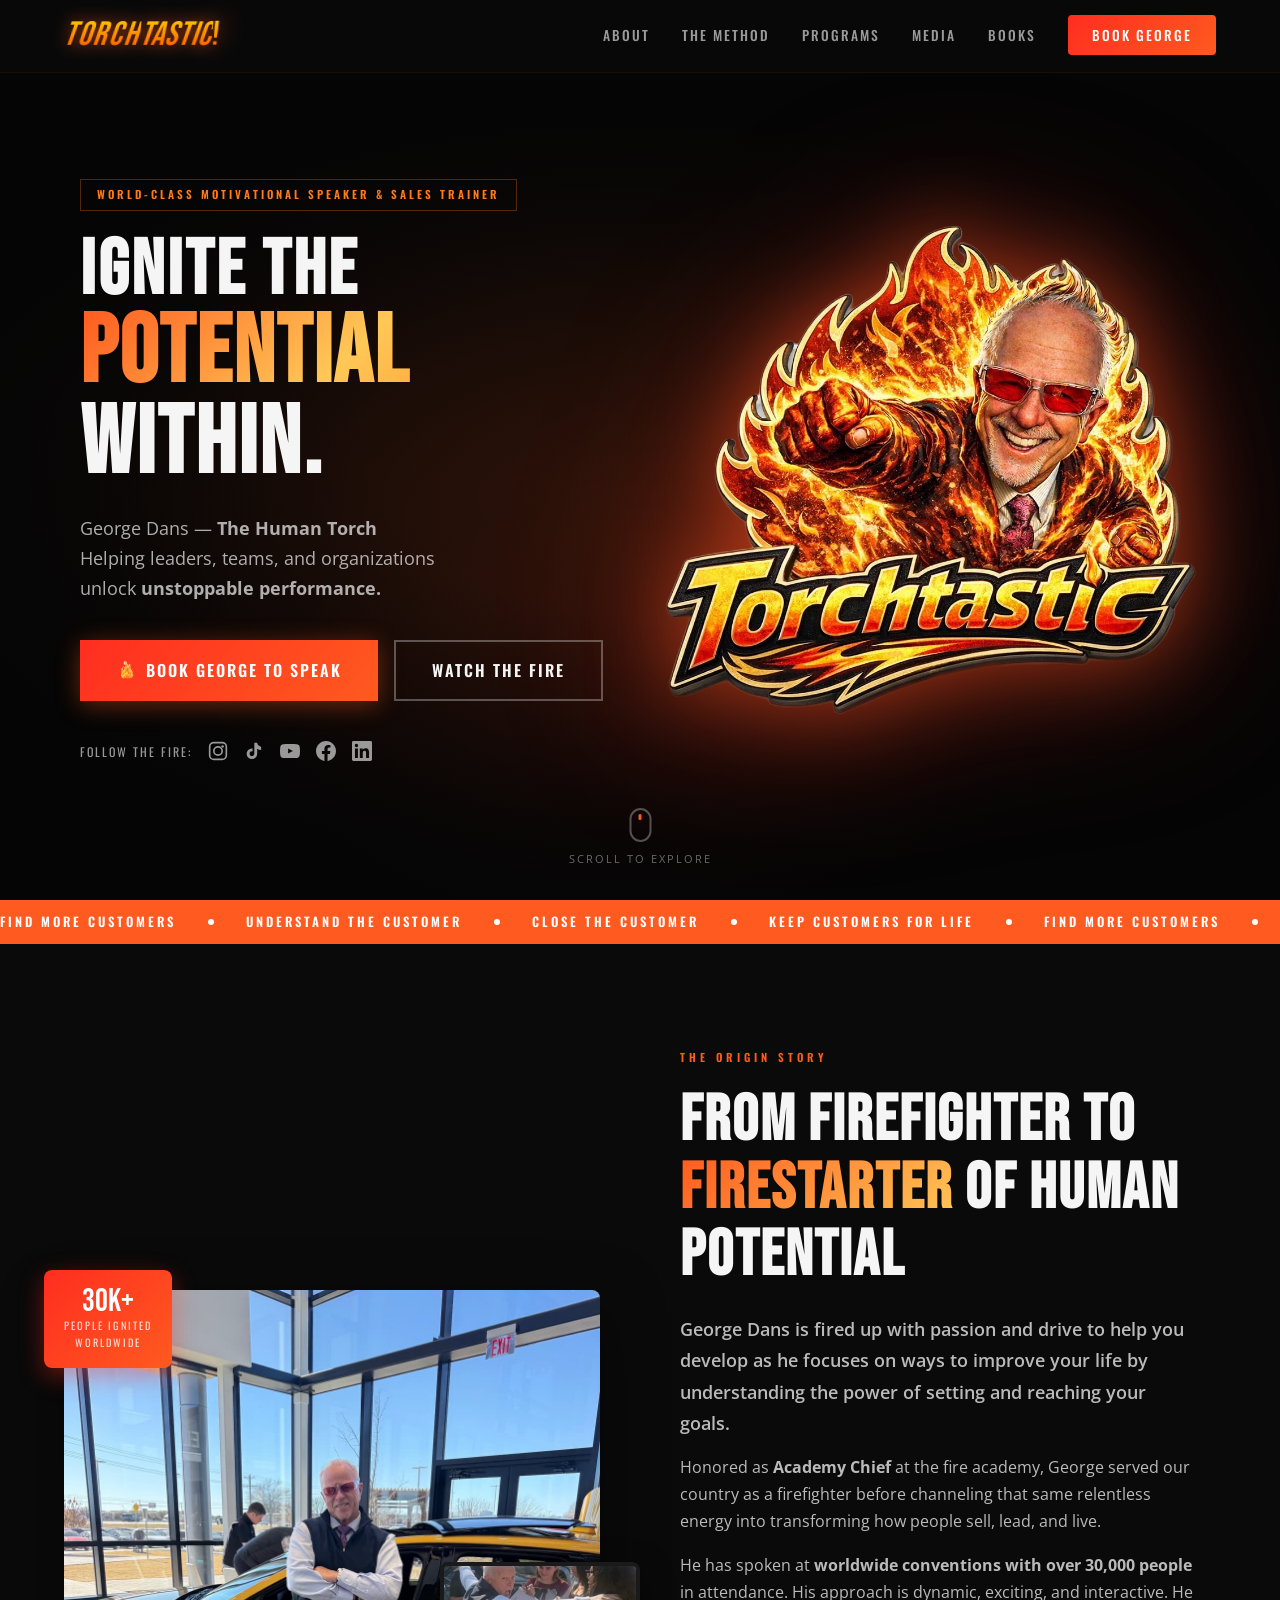
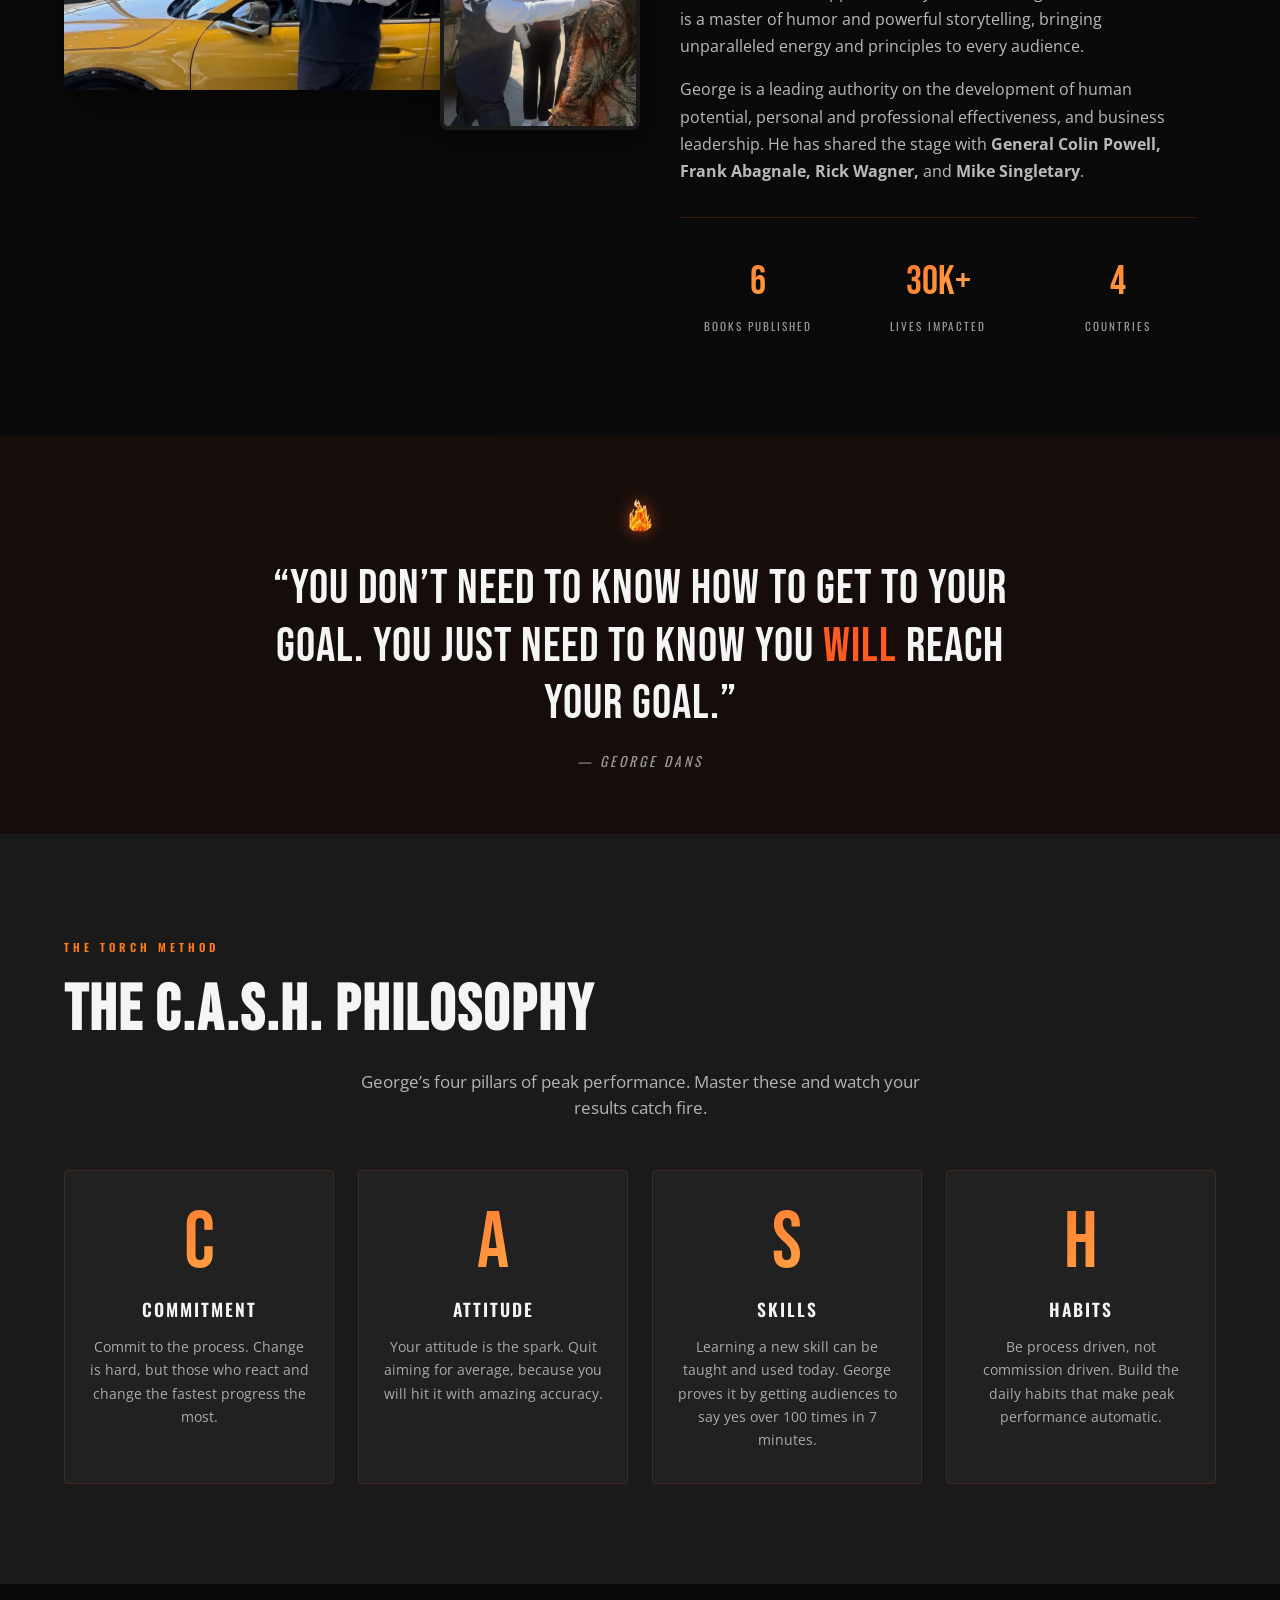
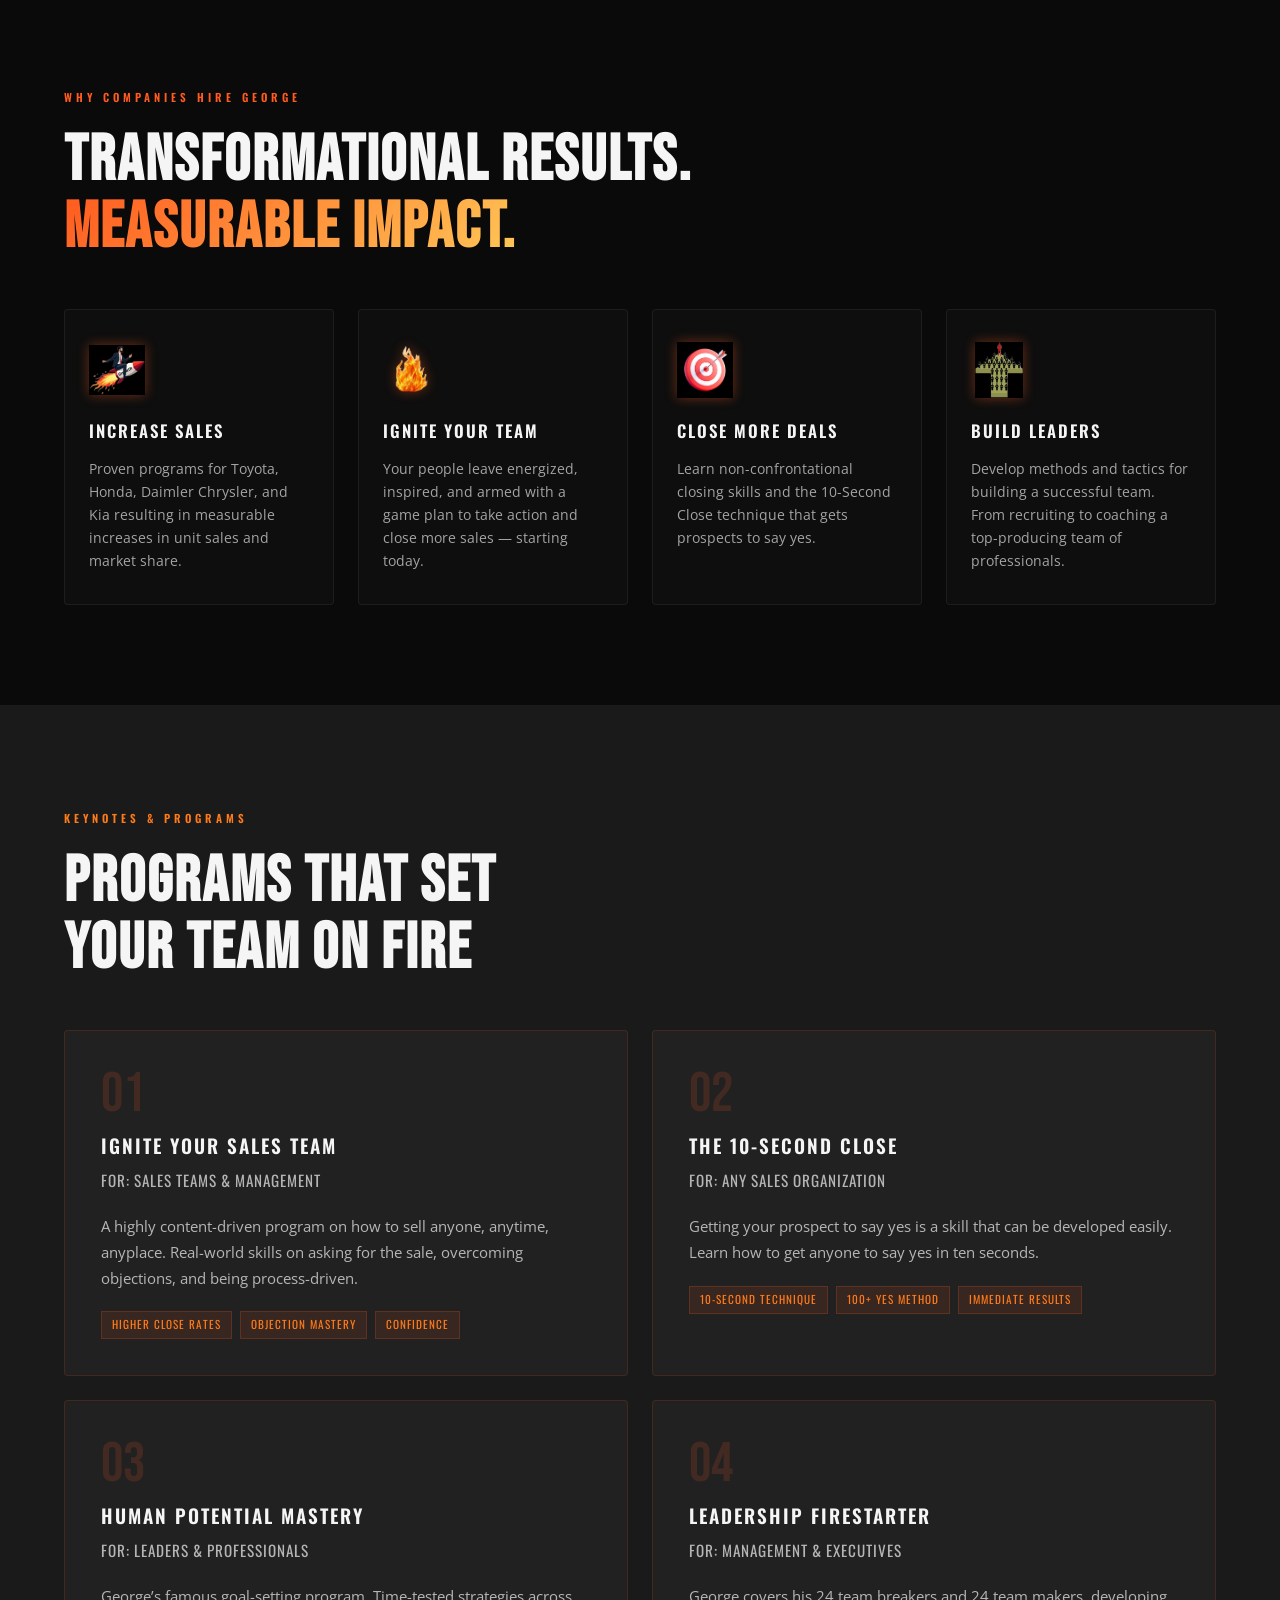
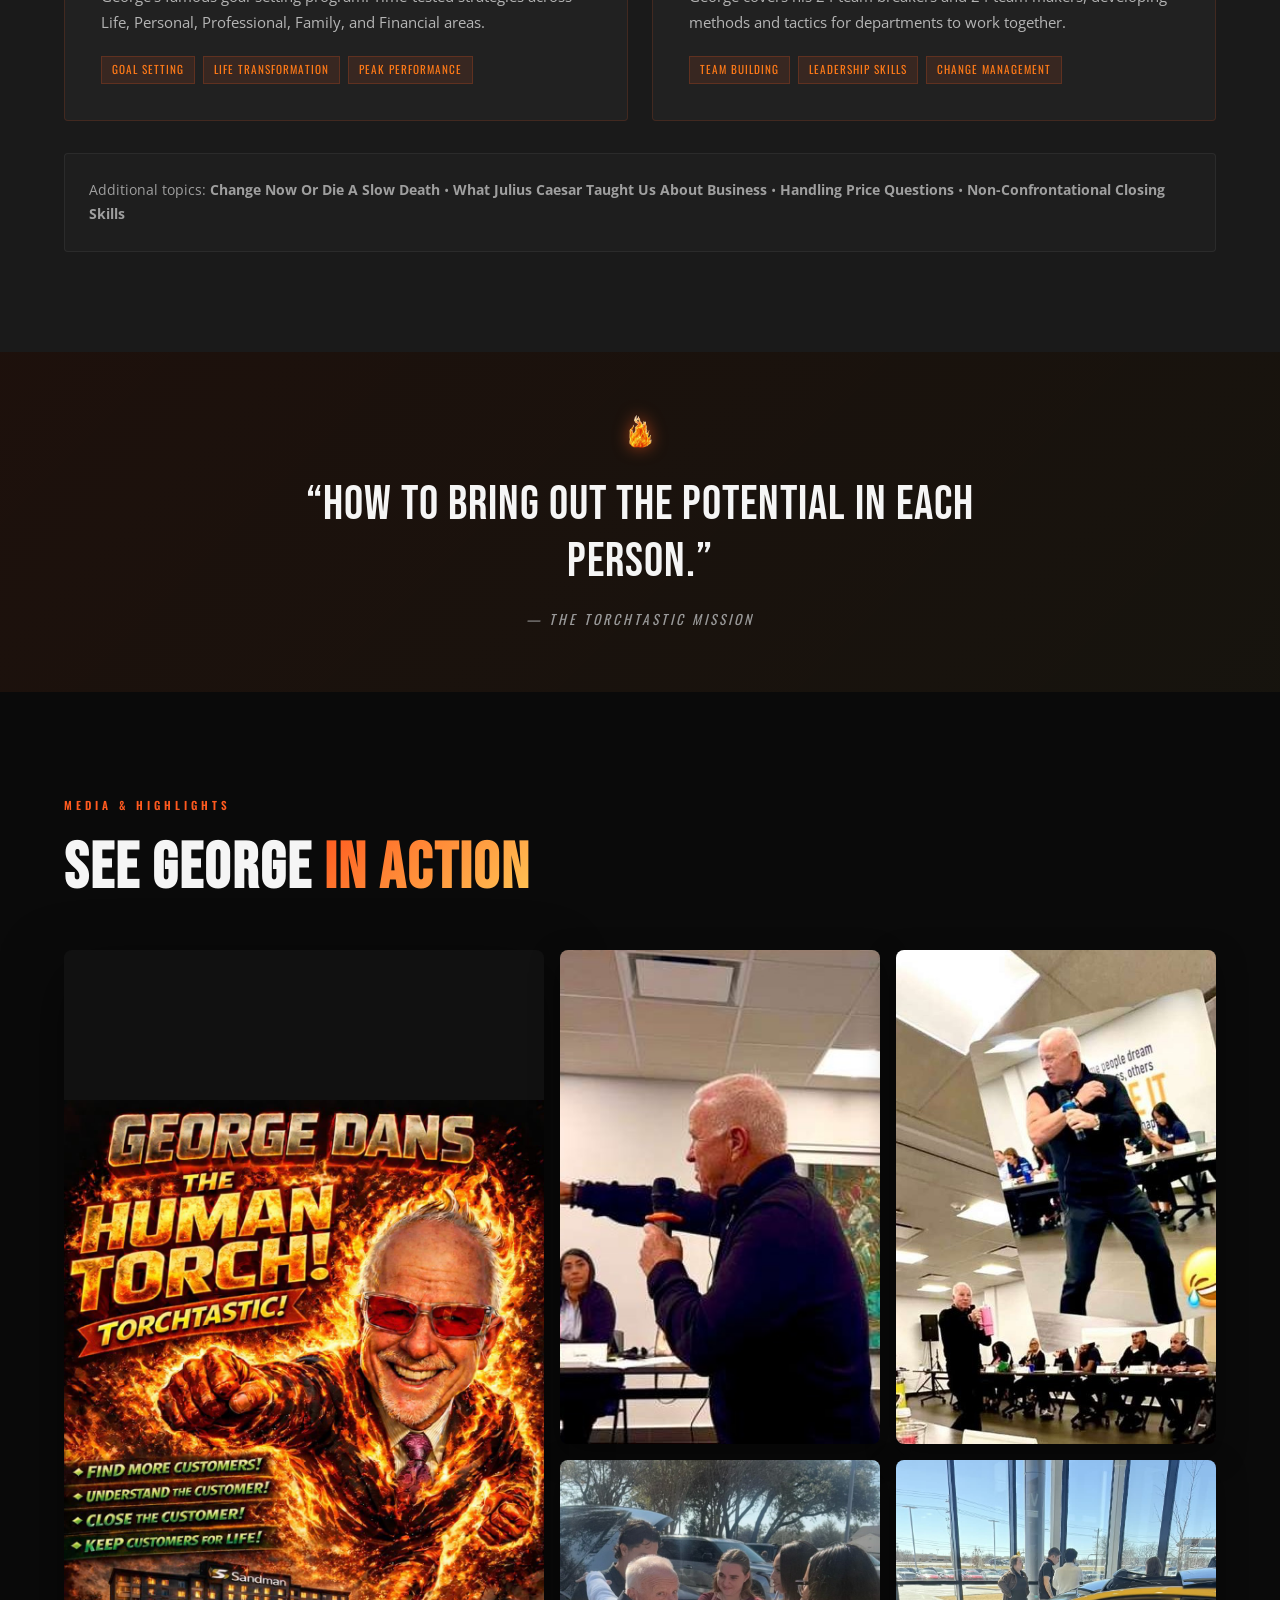
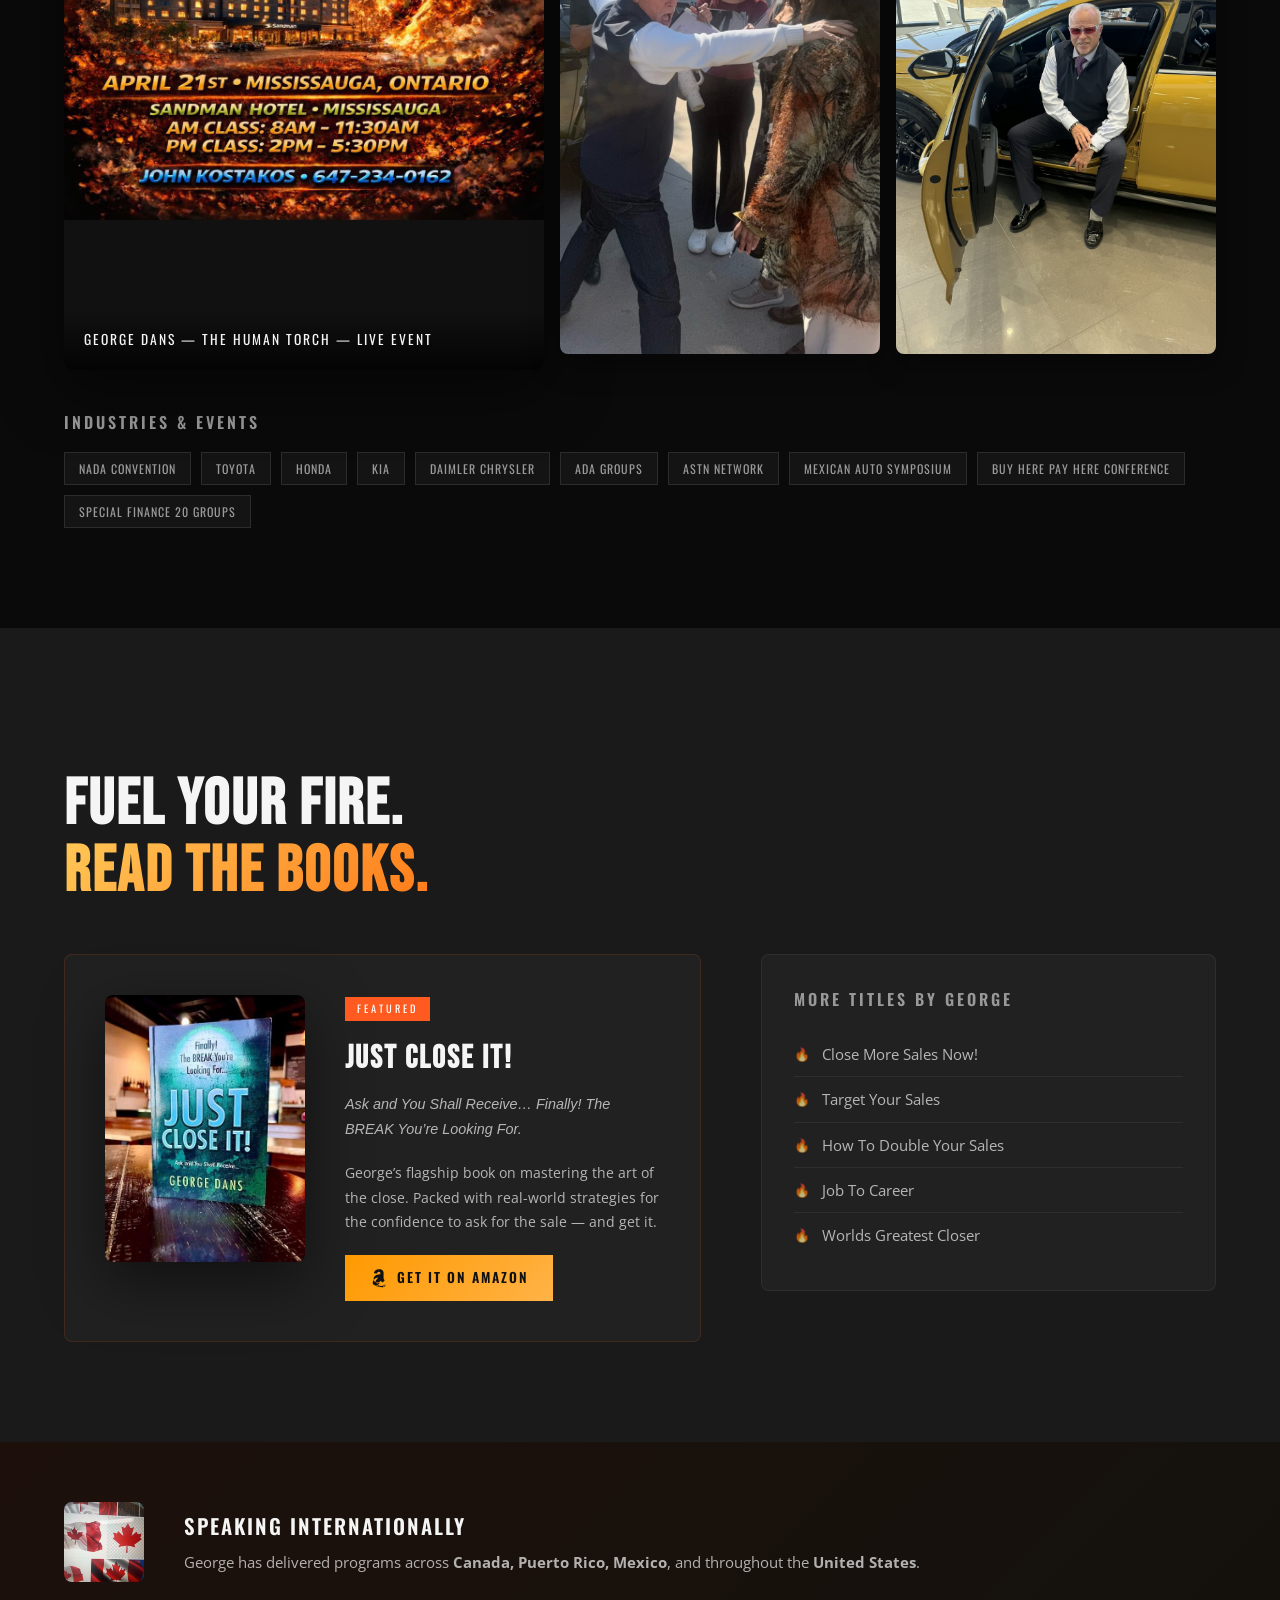
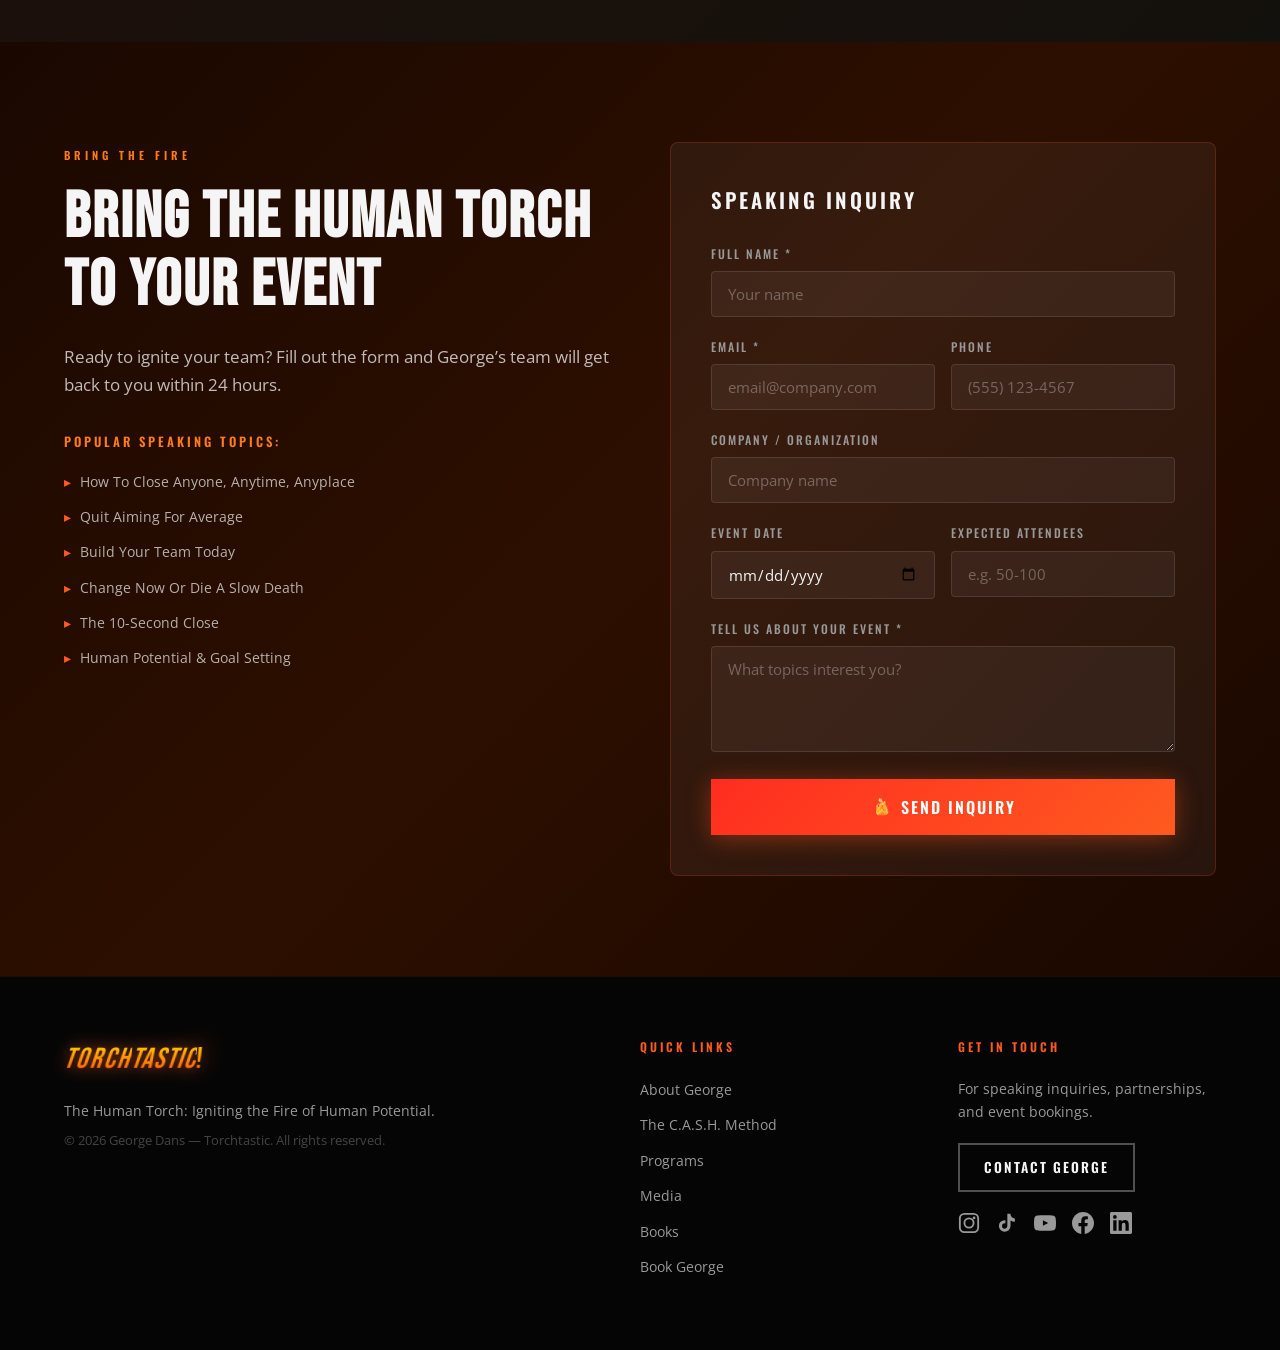
==== commit 301a5478: "Add TORCHTASTIC! exclamation mark to nav logo matching flyer style" ====
--- a/index.html
+++ b/index.html
@@ -19,7 +19,7 @@
 </script>
 </head>
 <body>
-<nav id="navbar"><div class="nav-container"><a href="#hero" class="nav-logo"><span class="logo-torch">TORCH</span><span class="logo-tastic">TASTIC</span></a><button class="nav-toggle" id="navToggle" aria-label="Toggle navigation"><span></span><span></span><span></span></button><ul class="nav-links" id="navLinks"><li><a href="#about">About</a></li><li><a href="#method">The Method</a></li><li><a href="#programs">Programs</a></li><li><a href="#media">Media</a></li><li><a href="#books">Books</a></li><li><a href="#book-george" class="nav-cta">Book George</a></li></ul></div></nav>
+<nav id="navbar"><div class="nav-container"><a href="#hero" class="nav-logo"><span class="logo-torch">TORCH</span><span class="logo-tastic">TASTIC</span><span class="logo-bang">!</span></a><button class="nav-toggle" id="navToggle" aria-label="Toggle navigation"><span></span><span></span><span></span></button><ul class="nav-links" id="navLinks"><li><a href="#about">About</a></li><li><a href="#method">The Method</a></li><li><a href="#programs">Programs</a></li><li><a href="#media">Media</a></li><li><a href="#books">Books</a></li><li><a href="#book-george" class="nav-cta">Book George</a></li></ul></div></nav>
 
 <!-- HERO — SPLIT: Text Left / Logo Right -->
 <section id="hero">
--- a/css/style.css
+++ b/css/style.css
@@ -2,7 +2,7 @@
 *{margin:0;padding:0;box-sizing:border-box;}html{scroll-behavior:smooth;scroll-padding-top:80px;}body{font-family:'Open Sans',sans-serif;background:var(--dark);color:var(--white);line-height:1.6;overflow-x:hidden;-webkit-font-smoothing:antialiased;}img{max-width:100%;height:auto;display:block;}a{text-decoration:none;color:inherit;}ul{list-style:none;}.container{max-width:1200px;margin:0 auto;padding:0 24px;}
 
 /* BUTTONS */
-.btn{display:inline-flex;align-items:center;gap:8px;padding:16px 36px;font-family:'Oswald',sans-serif;font-size:1rem;font-weight:600;letter-spacing:2px;text-transform:uppercase;border:none;cursor:pointer;transition:all .3s;border-radius:4px;text-align:center;}
+.btn{display:inline-flex;align-items:center;gap:8px;padding:16px 36px;font-family:'Oswald',sans-serif;font-size:1rem;font-weight:600;letter-spacing:2px;text-transform:uppercase;border:none;cursor:pointer;transition:all .3s;}
 .btn-fire{background:linear-gradient(135deg,var(--flame),var(--fire));color:#fff;box-shadow:0 4px 24px rgba(255,90,31,.4);}
 .btn-fire:hover{background:linear-gradient(135deg,var(--fire),var(--ember));box-shadow:0 8px 40px rgba(255,90,31,.6);transform:translateY(-2px);}
 .btn-ghost{background:transparent;color:var(--white);border:2px solid rgba(255,255,255,.3);}
@@ -14,7 +14,7 @@
 #navbar{position:fixed;top:0;left:0;right:0;z-index:1000;background:rgba(10,10,10,.7);backdrop-filter:blur(24px);-webkit-backdrop-filter:blur(24px);border-bottom:1px solid rgba(255,90,31,.08);transition:all .3s;}
 #navbar.scrolled{background:rgba(10,10,10,.95);border-bottom-color:rgba(255,90,31,.25);}
 .nav-container{max-width:1200px;margin:0 auto;padding:0 24px;display:flex;align-items:center;justify-content:space-between;height:72px;}
-.nav-logo{font-family:'Bebas Neue',cursive;font-size:2.1rem;letter-spacing:2px;text-transform:uppercase;transform:skewX(-6deg);display:inline-block;line-height:1;transition:filter .3s;}.nav-logo:hover{filter:brightness(1.2);}.logo-torch{background:linear-gradient(180deg,#FFD700 0%,#FF8C00 50%,#FF4500 100%);-webkit-background-clip:text;-webkit-text-fill-color:transparent;background-clip:text;filter:drop-shadow(0 0 8px rgba(255,90,31,.7));font-style:italic;}.logo-tastic{background:linear-gradient(180deg,#FFFFFF 0%,#FFD700 40%,#FF6B00 100%);-webkit-background-clip:text;-webkit-text-fill-color:transparent;background-clip:text;filter:drop-shadow(0 0 10px rgba(255,200,87,.8));font-style:italic;letter-spacing:1px;}.logo-bang{background:linear-gradient(180deg,#FFD700 0%,#FF4500 100%);-webkit-background-clip:text;-webkit-text-fill-color:transparent;background-clip:text;filter:drop-shadow(0 0 12px rgba(255,69,0,1));}
+.nav-logo{font-family:'Bebas Neue',cursive;font-size:2.1rem;letter-spacing:2px;text-transform:uppercase;transform:skewX(-6deg);display:inline-block;line-height:1;transition:filter .3s;}.nav-logo:hover{filter:brightness(1.2);}.logo-torch{background:linear-gradient(180deg,#FFD700 0%,#FF8C00 50%,#FF4500 100%);-webkit-background-clip:text;-webkit-text-fill-color:transparent;background-clip:text;filter:drop-shadow(0 0 8px rgba(255,90,31,.7));font-style:italic;}.logo-tastic{background:linear-gradient(180deg,#FFD700 0%,#FF8C00 50%,#FF4500 100%);-webkit-background-clip:text;-webkit-text-fill-color:transparent;background-clip:text;filter:drop-shadow(0 0 8px rgba(255,90,31,.7));font-style:italic;letter-spacing:1px;}.logo-bang{background:linear-gradient(180deg,#FFD700 0%,#FF4500 100%);-webkit-background-clip:text;-webkit-text-fill-color:transparent;background-clip:text;filter:drop-shadow(0 0 12px rgba(255,69,0,1));}
 .nav-links{display:flex;align-items:center;gap:32px;}
 .nav-links a{font-family:'Oswald',sans-serif;font-size:.85rem;font-weight:500;letter-spacing:2px;text-transform:uppercase;color:var(--gray);transition:color .3s;}.nav-links a:hover{color:var(--fire);}
 .nav-cta{background:linear-gradient(135deg,var(--flame),var(--fire));color:#fff!important;padding:10px 24px;border-radius:4px;}.nav-cta:hover{box-shadow:0 4px 20px rgba(255,90,31,.4);}
@@ -34,3 +34,269 @@
 
 /* LEFT TEXT */
 .hero-text{flex:1;max-width:560px;animation:fade-in-up .6s .2s both;}
+@keyframes fade-in-up{from{opacity:0;transform:translateY(30px);}to{opacity:1;transform:translateY(0);}}
+.hero-badge{display:inline-block;font-family:'Oswald',sans-serif;font-size:.7rem;font-weight:600;letter-spacing:3px;color:var(--ember);border:1px solid rgba(255,120,24,.3);padding:6px 16px;margin-bottom:24px;text-transform:uppercase;}
+.hero-title{font-family:'Bebas Neue',cursive;line-height:.95;margin-bottom:24px;}
+.hero-line1{display:block;font-size:clamp(3rem,6vw,5.5rem);color:var(--white);letter-spacing:3px;}
+.hero-line2{display:block;font-size:clamp(3.5rem,7.5vw,7rem);background:linear-gradient(135deg,var(--fire) 0%,var(--gold) 50%,var(--ember) 100%);-webkit-background-clip:text;-webkit-text-fill-color:transparent;background-clip:text;letter-spacing:2px;}
+.hero-line3{display:block;font-size:clamp(3.5rem,7.5vw,7rem);color:var(--white);letter-spacing:3px;}
+.hero-sub{font-size:1.1rem;color:rgba(245,245,245,.7);line-height:1.7;margin-bottom:36px;}
+.hero-ctas{display:flex;flex-wrap:wrap;gap:16px;margin-bottom:40px;}
+.hero-social{display:flex;align-items:center;gap:16px;flex-wrap:wrap;}
+.hero-social-label{font-family:'Oswald',sans-serif;font-size:.75rem;letter-spacing:2px;color:var(--gray);text-transform:uppercase;}
+.social-link{color:var(--gray);transition:color .3s;display:flex;align-items:center;}.social-link:hover{color:var(--fire);}
+
+/* RIGHT CHARACTER */
+.hero-character{position:relative;flex:0 0 auto;width:clamp(320px,42vw,580px);display:flex;justify-content:center;align-items:center;animation:float-in .8s .4s both;}
+@keyframes float-in{from{opacity:0;transform:translateX(40px);}to{opacity:1;transform:translateX(0);}}
+.hero-glow-ring{position:absolute;width:85%;height:85%;border-radius:50%;background:radial-gradient(circle,rgba(255,90,31,.15) 0%,transparent 70%);animation:pulse-glow 3s ease-in-out infinite;}
+.hero-glow-ring-2{width:70%;height:70%;animation-delay:-1.5s;animation-duration:4s;}
+@keyframes pulse-glow{0%,100%{transform:scale(1);opacity:.6;}50%{transform:scale(1.1);opacity:1;}}
+.hero-logo-img{position:relative;z-index:2;width:100%;height:auto;filter:drop-shadow(0 0 40px rgba(255,90,31,.5)) drop-shadow(0 0 80px rgba(255,45,32,.3));animation:flame-breathe 4s ease-in-out infinite;}
+@keyframes flame-breathe{0%,100%{filter:drop-shadow(0 0 40px rgba(255,90,31,.5)) drop-shadow(0 0 80px rgba(255,45,32,.3));}50%{filter:drop-shadow(0 0 60px rgba(255,90,31,.8)) drop-shadow(0 0 120px rgba(255,45,32,.5));}}
+.hero-scroll{position:absolute;bottom:32px;left:50%;transform:translateX(-50%);display:flex;flex-direction:column;align-items:center;gap:8px;color:rgba(255,255,255,.4);font-size:.7rem;letter-spacing:2px;text-transform:uppercase;animation:bounce .2s infinite;}
+.scroll-mouse{width:22px;height:34px;border:2px solid rgba(255,255,255,.3);border-radius:11px;display:flex;justify-content:center;padding:4px 0;}
+.scroll-wheel{width:3px;height:6px;background:var(--fire);border-radius:2px;animation:scroll-anim 1.5s ease-in-out infinite;}
+@keyframes scroll-anim{0%{transform:translateY(0);opacity:1;}100%{transform:translateY(10px);opacity:0;}}
+
+/* MARQUEE */
+.marquee-strip{background:var(--fire);padding:12px 0;overflow:hidden;}
+.marquee-track{display:flex;gap:32px;animation:marquee 25s linear infinite;width:max-content;}
+.marquee-track span{font-family:'Oswald',sans-serif;font-size:.8rem;font-weight:600;letter-spacing:3px;color:#fff;white-space:nowrap;text-transform:uppercase;}
+.marquee-dot{width:6px;height:6px;background:#fff;border-radius:50%;flex-shrink:0;align-self:center;}
+@keyframes marquee{0%{transform:translateX(0);}100%{transform:translateX(-50%);}}
+
+/* SECTIONS */
+.section{padding:100px 0;}
+.section-dark{background:var(--charcoal);}
+.section-fire{background:linear-gradient(135deg,#1a0800 0%,#2d0f00 50%,#1a0800 100%);}
+.section-tag{display:inline-block;font-family:'Oswald',sans-serif;font-size:.7rem;font-weight:600;letter-spacing:4px;color:var(--fire);text-transform:uppercase;margin-bottom:16px;padding:4px 0;}
+.section-tag-light{color:var(--ember);}
+.section-title{font-family:'Bebas Neue',cursive;font-size:clamp(2.5rem,5vw,4rem);line-height:1.05;letter-spacing:2px;margin-bottom:24px;}
+.section-title-light{color:var(--white);}
+.text-fire{background:linear-gradient(135deg,var(--fire),var(--gold));-webkit-background-clip:text;-webkit-text-fill-color:transparent;background-clip:text;}
+.text-gold{background:linear-gradient(135deg,var(--gold),var(--ember));-webkit-background-clip:text;-webkit-text-fill-color:transparent;background-clip:text;}
+
+/* ABOUT */
+.about-grid{display:grid;grid-template-columns:1fr 1fr;gap:80px;align-items:center;}
+.about-images{position:relative;}
+.about-img-main{border-radius:8px;overflow:hidden;box-shadow:0 20px 60px rgba(0,0,0,.5);}
+.about-img-main img{width:100%;height:400px;object-fit:cover;object-position:center top;}
+.about-img-secondary{position:absolute;bottom:-40px;right:-40px;width:200px;border-radius:8px;overflow:hidden;border:4px solid var(--charcoal);box-shadow:0 10px 30px rgba(0,0,0,.5);}
+.about-img-secondary img{width:100%;height:160px;object-fit:cover;}
+.about-flame-badge{position:absolute;top:-20px;left:-20px;background:linear-gradient(135deg,var(--flame),var(--fire));padding:16px 20px;border-radius:8px;text-align:center;box-shadow:0 8px 24px rgba(255,45,32,.4);}
+.flame-number{display:block;font-family:'Bebas Neue',cursive;font-size:2rem;color:#fff;line-height:1;}
+.flame-label{display:block;font-family:'Oswald',sans-serif;font-size:.65rem;letter-spacing:2px;color:rgba(255,255,255,.8);text-transform:uppercase;}
+.about-content{padding-right:20px;}
+.about-lead{font-size:1.15rem;font-weight:600;color:var(--white);margin-bottom:16px;line-height:1.6;}
+.about-content p{color:rgba(245,245,245,.75);margin-bottom:16px;line-height:1.7;}
+.about-stats{display:grid;grid-template-columns:repeat(3,1fr);gap:24px;margin-top:32px;padding-top:32px;border-top:1px solid rgba(255,90,31,.2);}
+.stat{text-align:center;}
+.stat-number{display:block;font-family:'Bebas Neue',cursive;font-size:2.5rem;background:linear-gradient(135deg,var(--fire),var(--gold));-webkit-background-clip:text;-webkit-text-fill-color:transparent;background-clip:text;}
+.stat-label{display:block;font-family:'Oswald',sans-serif;font-size:.7rem;letter-spacing:2px;color:var(--gray);text-transform:uppercase;margin-top:4px;}
+
+/* SPARK */
+.spark-section{padding:60px 0;background:linear-gradient(135deg,rgba(255,90,31,.05),rgba(255,45,32,.05));}
+.spark-section-alt{background:linear-gradient(135deg,rgba(255,90,31,.08),rgba(255,200,87,.05));}
+.spark-quote{text-align:center;max-width:800px;margin:0 auto;padding:0 24px;}
+.spark-icon{margin-bottom:24px;}
+.flame-img-icon{width:40px;height:40px;object-fit:contain;margin:0 auto;filter:drop-shadow(0 0 8px rgba(255,90,31,.6));}
+blockquote{font-family:'Bebas Neue',cursive;font-size:clamp(1.8rem,4vw,3rem);color:var(--white);letter-spacing:1px;line-height:1.2;margin-bottom:16px;}
+blockquote em{color:var(--fire);font-style:normal;}
+cite{font-family:'Oswald',sans-serif;font-size:.85rem;letter-spacing:3px;color:var(--gray);text-transform:uppercase;}
+
+/* C.A.S.H */
+.method-intro{color:rgba(245,245,245,.7);max-width:600px;margin:0 auto 48px;text-align:center;font-size:1.05rem;}
+.cash-grid{display:grid;grid-template-columns:repeat(4,1fr);gap:24px;}
+.cash-card{background:rgba(255,255,255,.03);border:1px solid rgba(255,90,31,.15);padding:32px 24px;text-align:center;transition:all .3s;border-radius:4px;}
+.cash-card:hover{background:rgba(255,90,31,.05);border-color:rgba(255,90,31,.3);transform:translateY(-4px);}
+.cash-letter{font-family:'Bebas Neue',cursive;font-size:5rem;background:linear-gradient(135deg,var(--fire),var(--gold));-webkit-background-clip:text;-webkit-text-fill-color:transparent;background-clip:text;line-height:1;margin-bottom:12px;}
+.cash-card h3{font-family:'Oswald',sans-serif;font-size:1.1rem;font-weight:600;letter-spacing:2px;color:var(--white);text-transform:uppercase;margin-bottom:12px;}
+.cash-card p{color:rgba(245,245,245,.65);font-size:.9rem;line-height:1.6;}
+
+/* WHY */
+.why-grid{display:grid;grid-template-columns:repeat(4,1fr);gap:24px;margin-top:48px;}
+.why-card{padding:32px 24px;background:rgba(255,255,255,.02);border:1px solid rgba(255,255,255,.06);border-radius:4px;transition:all .3s;}
+.why-card:hover{border-color:rgba(255,90,31,.3);background:rgba(255,90,31,.04);transform:translateY(-4px);}
+.why-icon{width:56px;height:56px;margin-bottom:20px;display:flex;align-items:center;justify-content:center;}
+.why-icon-img{width:100%;height:100%;object-fit:contain;filter:drop-shadow(0 0 6px rgba(255,90,31,.4));}
+.why-card h3{font-family:'Oswald',sans-serif;font-size:1.05rem;font-weight:600;letter-spacing:2px;color:var(--white);text-transform:uppercase;margin-bottom:12px;}
+.why-card p{color:rgba(245,245,245,.65);font-size:.9rem;line-height:1.6;}
+
+/* PROGRAMS */
+.programs-grid{display:grid;grid-template-columns:repeat(2,1fr);gap:24px;margin-top:48px;}
+.program-card{background:rgba(255,255,255,.03);border:1px solid rgba(255,90,31,.15);padding:36px;position:relative;overflow:hidden;transition:all .3s;border-radius:4px;}
+.program-card::before{content:'';position:absolute;top:0;left:0;right:0;height:3px;background:linear-gradient(90deg,var(--flame),var(--fire),var(--gold));opacity:0;transition:opacity .3s;}
+.program-card:hover{border-color:rgba(255,90,31,.3);background:rgba(255,90,31,.04);transform:translateY(-4px);}
+.program-card:hover::before{opacity:1;}
+.program-number{font-family:'Bebas Neue',cursive;font-size:3.5rem;color:rgba(255,90,31,.15);line-height:1;margin-bottom:8px;}
+.program-card h3{font-family:'Oswald',sans-serif;font-size:1.2rem;font-weight:600;letter-spacing:2px;color:var(--white);text-transform:uppercase;margin-bottom:6px;}
+.program-audience{font-size:.8rem;color:var(--fire);font-family:'Oswald',sans-serif;letter-spacing:1px;text-transform:uppercase;margin-bottom:16px;}
+.program-card>p{color:rgba(245,245,245,.7);font-size:.95rem;line-height:1.7;margin-bottom:20px;}
+.program-outcomes{display:flex;flex-wrap:wrap;gap:8px;}
+.program-outcomes span{background:rgba(255,90,31,.1);border:1px solid rgba(255,90,31,.2);color:var(--ember);font-family:'Oswald',sans-serif;font-size:.7rem;letter-spacing:1px;padding:4px 10px;text-transform:uppercase;}
+.programs-more{margin-top:32px;padding:24px;background:rgba(255,255,255,.02);border:1px solid rgba(255,255,255,.06);border-radius:4px;}
+.programs-note{color:rgba(245,245,245,.6);font-size:.9rem;line-height:1.7;}
+
+/* MEDIA */
+.media-grid-full{display:grid;grid-template-columns:1.5fr 1fr 1fr;gap:16px;margin-top:48px;margin-bottom:40px;}
+.media-hero-img{grid-row:span 2;position:relative;border-radius:8px;overflow:hidden;box-shadow:0 20px 60px rgba(0,0,0,.5);}
+.media-hero-img img{width:100%;height:100%;object-fit:contain;object-position:center center;background:#111;transition:transform .5s ease;}
+.media-hero-img:hover img{transform:scale(1.03);}
+.media-caption{position:absolute;bottom:0;left:0;right:0;padding:20px;background:linear-gradient(transparent,rgba(0,0,0,.8));color:var(--white);font-family:'Oswald',sans-serif;font-size:.85rem;letter-spacing:2px;text-transform:uppercase;}
+.media-col{display:flex;flex-direction:column;gap:16px;}
+.media-item{flex:1;border-radius:8px;overflow:hidden;box-shadow:0 10px 30px rgba(0,0,0,.4);}
+.media-item img{width:100%;height:100%;min-height:180px;object-fit:cover;transition:transform .5s ease;}
+.media-item:hover img{transform:scale(1.05);}
+.media-industries{margin-top:40px;}
+.media-industries h3{font-family:'Oswald',sans-serif;font-size:1rem;font-weight:600;letter-spacing:3px;color:var(--gray);text-transform:uppercase;margin-bottom:16px;}
+.industry-tags{display:flex;flex-wrap:wrap;gap:10px;}
+.industry-tags span{background:rgba(255,255,255,.04);border:1px solid rgba(255,255,255,.1);color:rgba(245,245,245,.6);font-family:'Oswald',sans-serif;font-size:.75rem;letter-spacing:1px;padding:6px 14px;text-transform:uppercase;}
+
+/* BOOKS */
+.books-grid{display:grid;grid-template-columns:1.4fr 1fr;gap:60px;align-items:start;margin-top:48px;}
+.book-feature{display:grid;grid-template-columns:200px 1fr;gap:40px;align-items:start;background:rgba(255,255,255,.03);border:1px solid rgba(255,90,31,.15);padding:40px;border-radius:8px;}
+.book-image{border-radius:8px;overflow:hidden;box-shadow:0 20px 60px rgba(0,0,0,.5);}
+.book-image img{width:100%;height:auto;}
+.book-badge{display:inline-block;background:var(--fire);color:#fff;font-family:'Oswald',sans-serif;font-size:.65rem;letter-spacing:3px;padding:4px 12px;margin-bottom:12px;text-transform:uppercase;}
+.book-info h3{font-family:'Bebas Neue',cursive;font-size:2rem;letter-spacing:2px;color:var(--white);margin-bottom:8px;}
+.book-tagline{color:var(--gold);font-style:italic;margin-bottom:12px;font-size:.95rem;}
+.book-info p{color:rgba(245,245,245,.7);font-size:.9rem;line-height:1.7;margin-bottom:20px;}
+.btn-amazon{background:linear-gradient(135deg,#FF9900,#FFB347);color:#111;font-size:.85rem;padding:12px 24px;}
+.btn-amazon:hover{background:linear-gradient(135deg,#FFB347,#FF9900);}
+.books-list{background:rgba(255,255,255,.03);border:1px solid rgba(255,255,255,.06);padding:32px;border-radius:8px;}
+.books-list h3{font-family:'Oswald',sans-serif;font-size:1rem;font-weight:600;letter-spacing:3px;color:var(--gray);text-transform:uppercase;margin-bottom:20px;}
+.books-list li{color:rgba(245,245,245,.7);font-size:.95rem;padding:10px 0;border-bottom:1px solid rgba(255,255,255,.06);display:flex;align-items:center;gap:12px;}
+.books-list li::before{content:'🔥';font-size:.8rem;}
+.books-list li:last-child{border-bottom:none;}
+
+/* INTL */
+.intl-strip{background:linear-gradient(135deg,rgba(255,90,31,.08),rgba(255,200,87,.04));padding:60px 0;}
+.intl-content{display:flex;align-items:center;gap:40px;}
+.intl-img{width:80px;height:80px;object-fit:cover;border-radius:8px;flex-shrink:0;}
+.intl-text h3{font-family:'Oswald',sans-serif;font-size:1.3rem;font-weight:600;letter-spacing:2px;color:var(--white);text-transform:uppercase;margin-bottom:8px;}
+.intl-text p{color:rgba(245,245,245,.7);font-size:.95rem;line-height:1.6;}
+
+/* BOOKING */
+.booking-grid{display:grid;grid-template-columns:1fr 1fr;gap:60px;align-items:start;}
+.booking-desc{color:rgba(245,245,245,.75);font-size:1.05rem;line-height:1.7;margin-bottom:32px;}
+.booking-topics h4{font-family:'Oswald',sans-serif;font-size:.8rem;font-weight:600;letter-spacing:3px;color:var(--ember);text-transform:uppercase;margin-bottom:12px;}
+.booking-topics li{color:rgba(245,245,245,.7);font-size:.9rem;padding:6px 0;padding-left:16px;position:relative;}
+.booking-topics li::before{content:'▸';position:absolute;left:0;color:var(--fire);}
+.booking-form-wrap{background:rgba(255,255,255,.05);border:1px solid rgba(255,90,31,.2);padding:40px;border-radius:8px;}
+.booking-form h3{font-family:'Oswald',sans-serif;font-size:1.3rem;font-weight:600;letter-spacing:3px;color:var(--white);text-transform:uppercase;margin-bottom:28px;}
+.form-group{margin-bottom:20px;}
+.form-row{display:grid;grid-template-columns:1fr 1fr;gap:16px;}
+.form-group label{display:block;font-family:'Oswald',sans-serif;font-size:.75rem;font-weight:500;letter-spacing:2px;color:var(--gray);text-transform:uppercase;margin-bottom:8px;}
+.form-group input,.form-group textarea{width:100%;background:rgba(255,255,255,.05);border:1px solid rgba(255,255,255,.1);color:var(--white);padding:12px 16px;font-family:'Open Sans',sans-serif;font-size:.95rem;transition:border-color .3s;border-radius:4px;}
+.form-group input:focus,.form-group textarea:focus{outline:none;border-color:var(--fire);}
+.form-group input::placeholder,.form-group textarea::placeholder{color:rgba(255,255,255,.3);}
+.form-group textarea{resize:vertical;min-height:100px;}
+
+/* FOOTER */
+#footer{background:#050505;padding:60px 0;border-top:1px solid rgba(255,90,31,.1);}
+.footer-grid{display:grid;grid-template-columns:2fr 1fr 1fr;gap:60px;}
+.footer-logo{font-family:'Bebas Neue',cursive;font-size:1.8rem;letter-spacing:2px;transform:skewX(-6deg);display:inline-block;margin-bottom:16px;}
+.footer-tagline{color:var(--gray);font-size:.9rem;margin-bottom:8px;line-height:1.6;}
+.footer-copy{color:rgba(255,255,255,.25);font-size:.8rem;}
+.footer-links h4,.footer-contact h4{font-family:'Oswald',sans-serif;font-size:.75rem;font-weight:600;letter-spacing:3px;color:var(--fire);text-transform:uppercase;margin-bottom:20px;}
+.footer-links li{margin-bottom:10px;}
+.footer-links a{color:var(--gray);font-size:.9rem;transition:color .3s;}.footer-links a:hover{color:var(--white);}
+.footer-contact p{color:var(--gray);font-size:.9rem;line-height:1.6;margin-bottom:20px;}
+.footer-social{display:flex;gap:16px;margin-top:20px;}
+
+/* ANIMATIONS */
+.fade-in{opacity:0;transform:translateY(20px);transition:opacity .6s ease,transform .6s ease;}
+.fade-in.visible{opacity:1;transform:translateY(0);}
+
+/* RESPONSIVE */
+@media(max-width:1024px){
+  .hero-split{padding:100px 32px 60px;gap:32px;}
+    .hero-character{width:clamp(260px,38vw,460px);}
+      .hero-scroll{display:none;}
+        .about-grid{gap:48px;}
+          .about-img-secondary{display:none;}
+            .cash-grid{grid-template-columns:repeat(2,1fr);}
+              .why-grid{grid-template-columns:repeat(2,1fr);}
+                .media-grid-full{grid-template-columns:1fr 1fr;}
+                  .media-hero-img{grid-row:span 1;}
+                    .books-grid{grid-template-columns:1fr;}
+                      .footer-grid{grid-template-columns:1fr 1fr;}
+                      }
+                      @media(max-width:768px){
+                        .hero-split{flex-direction:column;padding:100px 24px 60px;text-align:center;}
+                          .hero-character{width:min(340px,90vw);order:-1;margin-bottom:8px;}
+                            .hero-social{justify-content:center;}
+                              .hero-ctas{justify-content:center;}
+                                .hero-badge{font-size:.6rem;}
+                                  .nav-links{display:none;flex-direction:column;position:absolute;top:72px;left:0;right:0;background:rgba(10,10,10,.98);padding:24px;gap:0;}
+                                    .nav-links.open{display:flex;}
+                                      .nav-links li{border-bottom:1px solid rgba(255,255,255,.06);}
+                                        .nav-links a{padding:16px 0;font-size:.9rem;}
+                                          .nav-toggle{display:flex;}
+                                            .about-grid{grid-template-columns:1fr;}
+                                              .about-content{padding-right:0;}
+                                                .booking-grid{grid-template-columns:1fr;}
+                                                  .form-row{grid-template-columns:1fr;}
+                                                    .programs-grid{grid-template-columns:1fr;}
+                                                      .book-feature{grid-template-columns:1fr;text-align:center;}
+                                                        .books-grid{grid-template-columns:1fr;}
+                                                          .footer-grid{grid-template-columns:1fr;}
+                                                            .intl-content{flex-direction:column;text-align:center;}
+                                                              /* Other sections */
+                                                                .about-img-secondary{display:none;}
+                                                                  .about-stats{gap:24px;}
+                                                                    .cash-grid{grid-template-columns:repeat(2,1fr);}
+                                                                      .why-grid{grid-template-columns:repeat(2,1fr);}
+                                                                        .media-grid-full{grid-template-columns:1fr;grid-template-rows:auto;}
+                                                                          .media-hero-img img{min-height:280px;}
+                                                                            .book-feature{padding:24px;}
+                                                                              .footer-row{grid-template-columns:1fr;}
+                                                                                .form-row{grid-template-columns:1fr;}
+                                                                                }
+                                                                                @media(max-width:480px){
+                                                                                  .hero-split{padding:90px 16px 50px;gap:12px;}
+                                                                                    .hero-logo-img{width:clamp(120px,28vw,170px);}
+                                                                                      .hero-line1{font-size:1.4rem;}
+                                                                                        .hero-line2{font-size:2.2rem;}
+                                                                                          .hero-line3{font-size:1.4rem;}
+                                                                                            .hero-badge{font-size:.5rem;padding:5px 10px;letter-spacing:2px;}
+                                                                                              .hero-sub{font-size:.78rem;line-height:1.5;margin-bottom:16px;}
+                                                                                                .hero-ctas .btn{padding:10px 16px;font-size:.75rem;}
+                                                                                                  .btn{padding:14px 24px;font-size:.85rem;}
+                                                                                                    .about-stats{flex-direction:column;gap:16px;}
+                                                                                                      .booking-form-wrap{padding:24px;}
+                                                                                                        .section{padding:70px 0;}
+                                                                                                          .section-title{font-size:clamp(2rem,6vw,3rem);}
+                                                                                                          }
+
+                                                                                                          /* Small phones */
+                                                                                                          @media(max-width:480px){
+                                                                                                            .hero-split{padding:90px 16px 50px;gap:12px;}
+                                                                                                              .hero-logo-img{width:clamp(120px,28vw,170px);}
+                                                                                                                .hero-line1{font-size:1.4rem;}
+                                                                                                                  .hero-line2{font-size:2.2rem;}
+                                                                                                                    .hero-line3{font-size:1.4rem;}
+                                                                                                                      .hero-badge{font-size:.5rem;padding:5px 10px;letter-spacing:2px;}
+                                                                                                                        .hero-sub{font-size:.78rem;line-height:1.5;margin-bottom:16px;}
+                                                                                                                          .hero-ctas .btn{padding:10px 16px;font-size:.75rem;}
+                                                                                                                            /* Other sections */
+                                                                                                                              .about-img-secondary{display:none;}
+                                                                                                                                .about-stats{gap:24px;}
+                                                                                                                                  .cash-grid{grid-template-columns:1fr;}
+                                                                                                                                    .why-grid{grid-template-columns:1fr;}
+                                                                                                                                      .programs-grid{grid-template-columns:1fr;}
+                                                                                                                                        .media-grid-full{grid-template-columns:1fr;}
+                                                                                                                                          .media-hero-img img{min-height:auto;}
+                                                                                                                                            .book-feature{grid-template-columns:1fr;text-align:center;}
+                                                                                                                                              .book-image{width:200px;margin:0 auto;}
+                                                                                                                                                .footer-grid{grid-template-columns:1fr;}
+                                                                                                                                                  .footer-row{grid-template-columns:1fr;}
+                                                                                                                                                    .intl-content{flex-direction:column;text-align:center;}
+                                                                                                                                                      .booking-form-wrap{padding:24px;}
+                                                                                                                                                        .booking-grid{grid-template-columns:1fr;}
+                                                                                                                                                          .form-row{grid-template-columns:1fr;}
+                                                                                                                                                            .section{padding:70px 0;}
+                                                                                                                                                              .section-title{font-size:clamp(2rem,6vw,3rem);}
+                                                                                                                                                              }
+                                                                                                                                                              
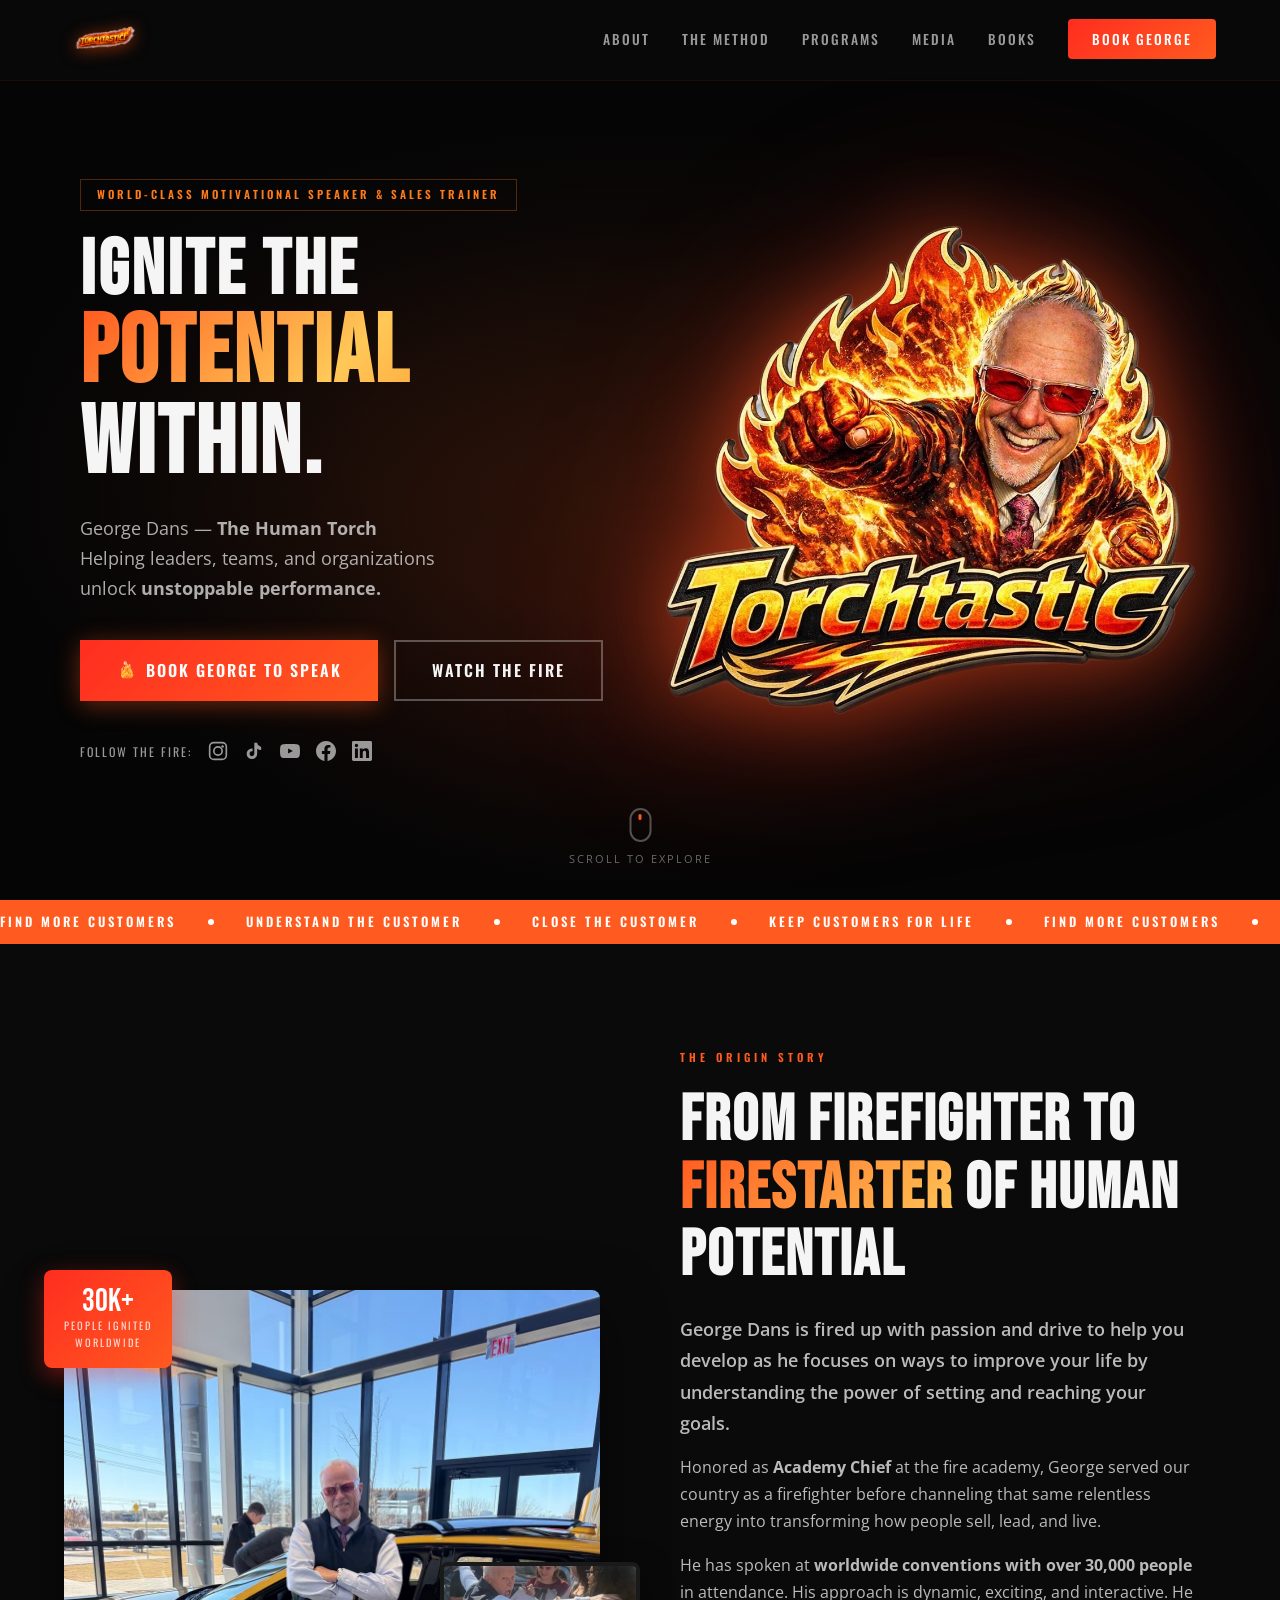
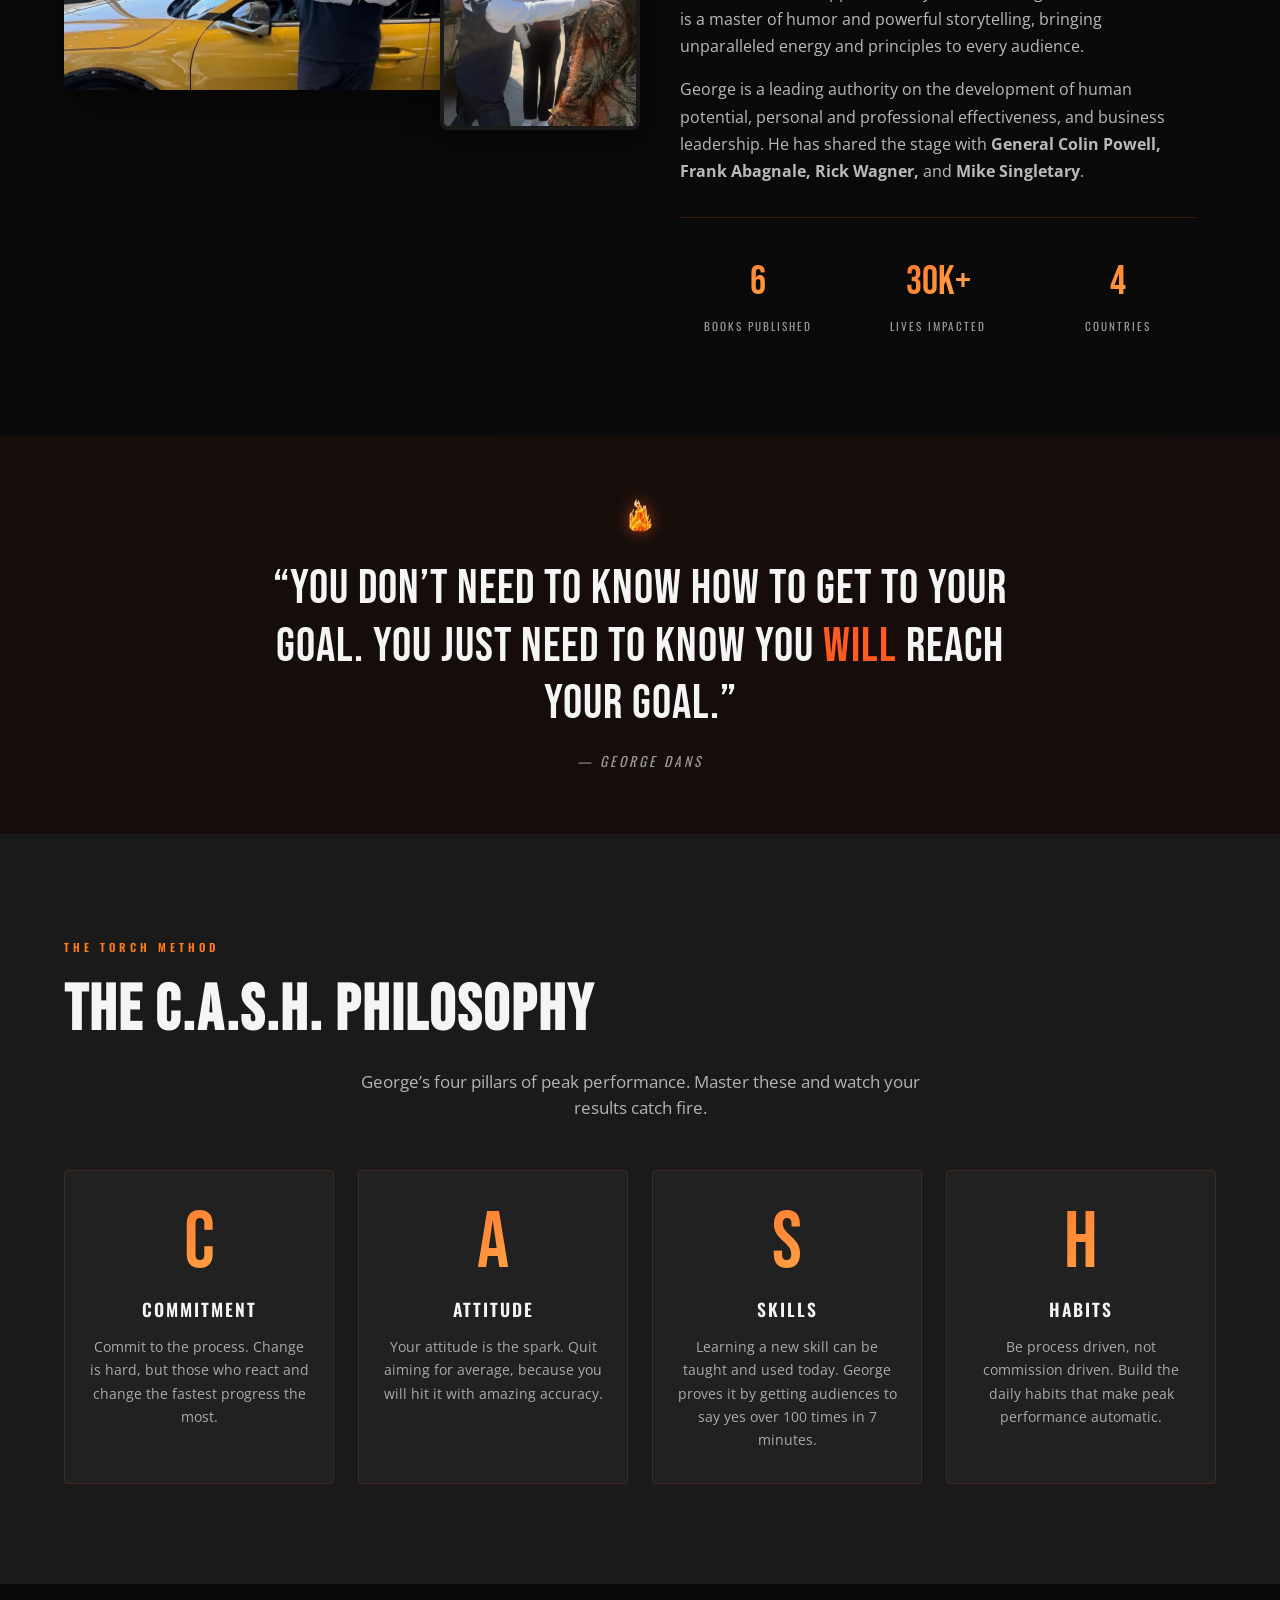
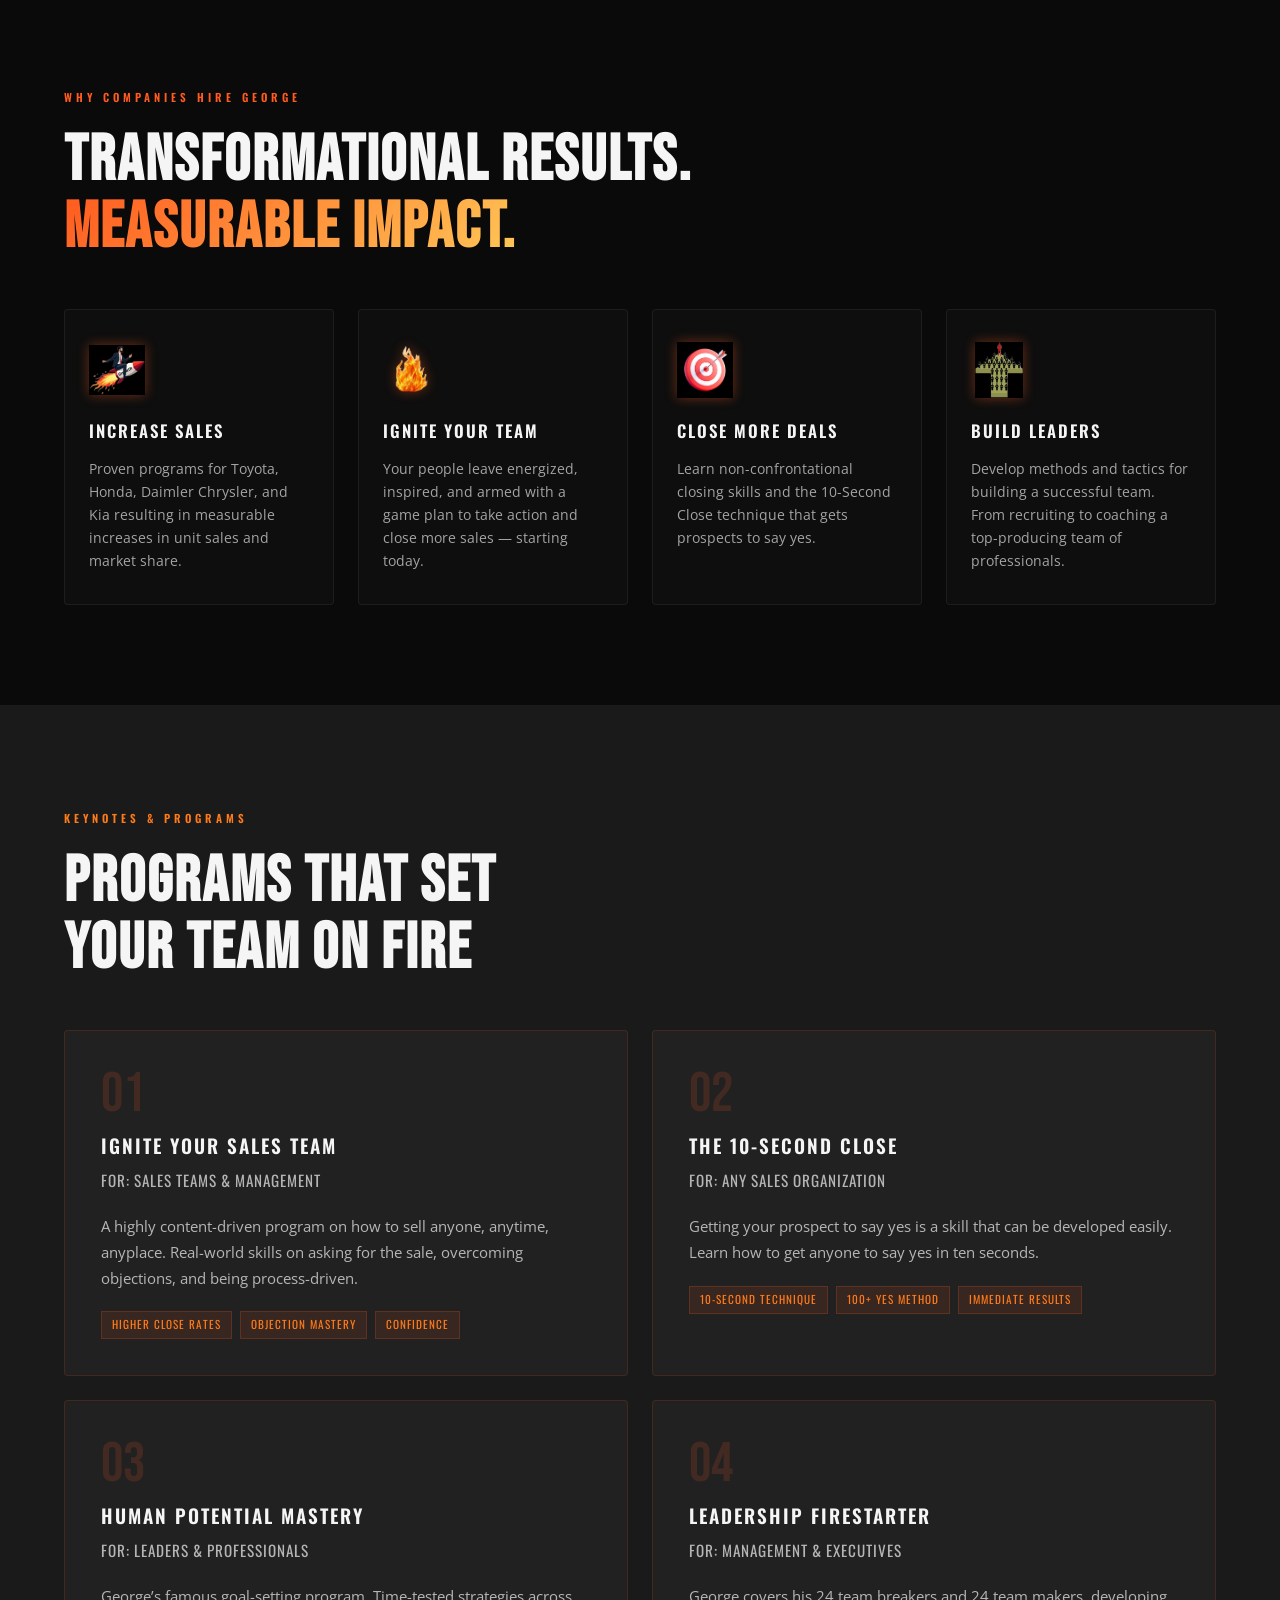
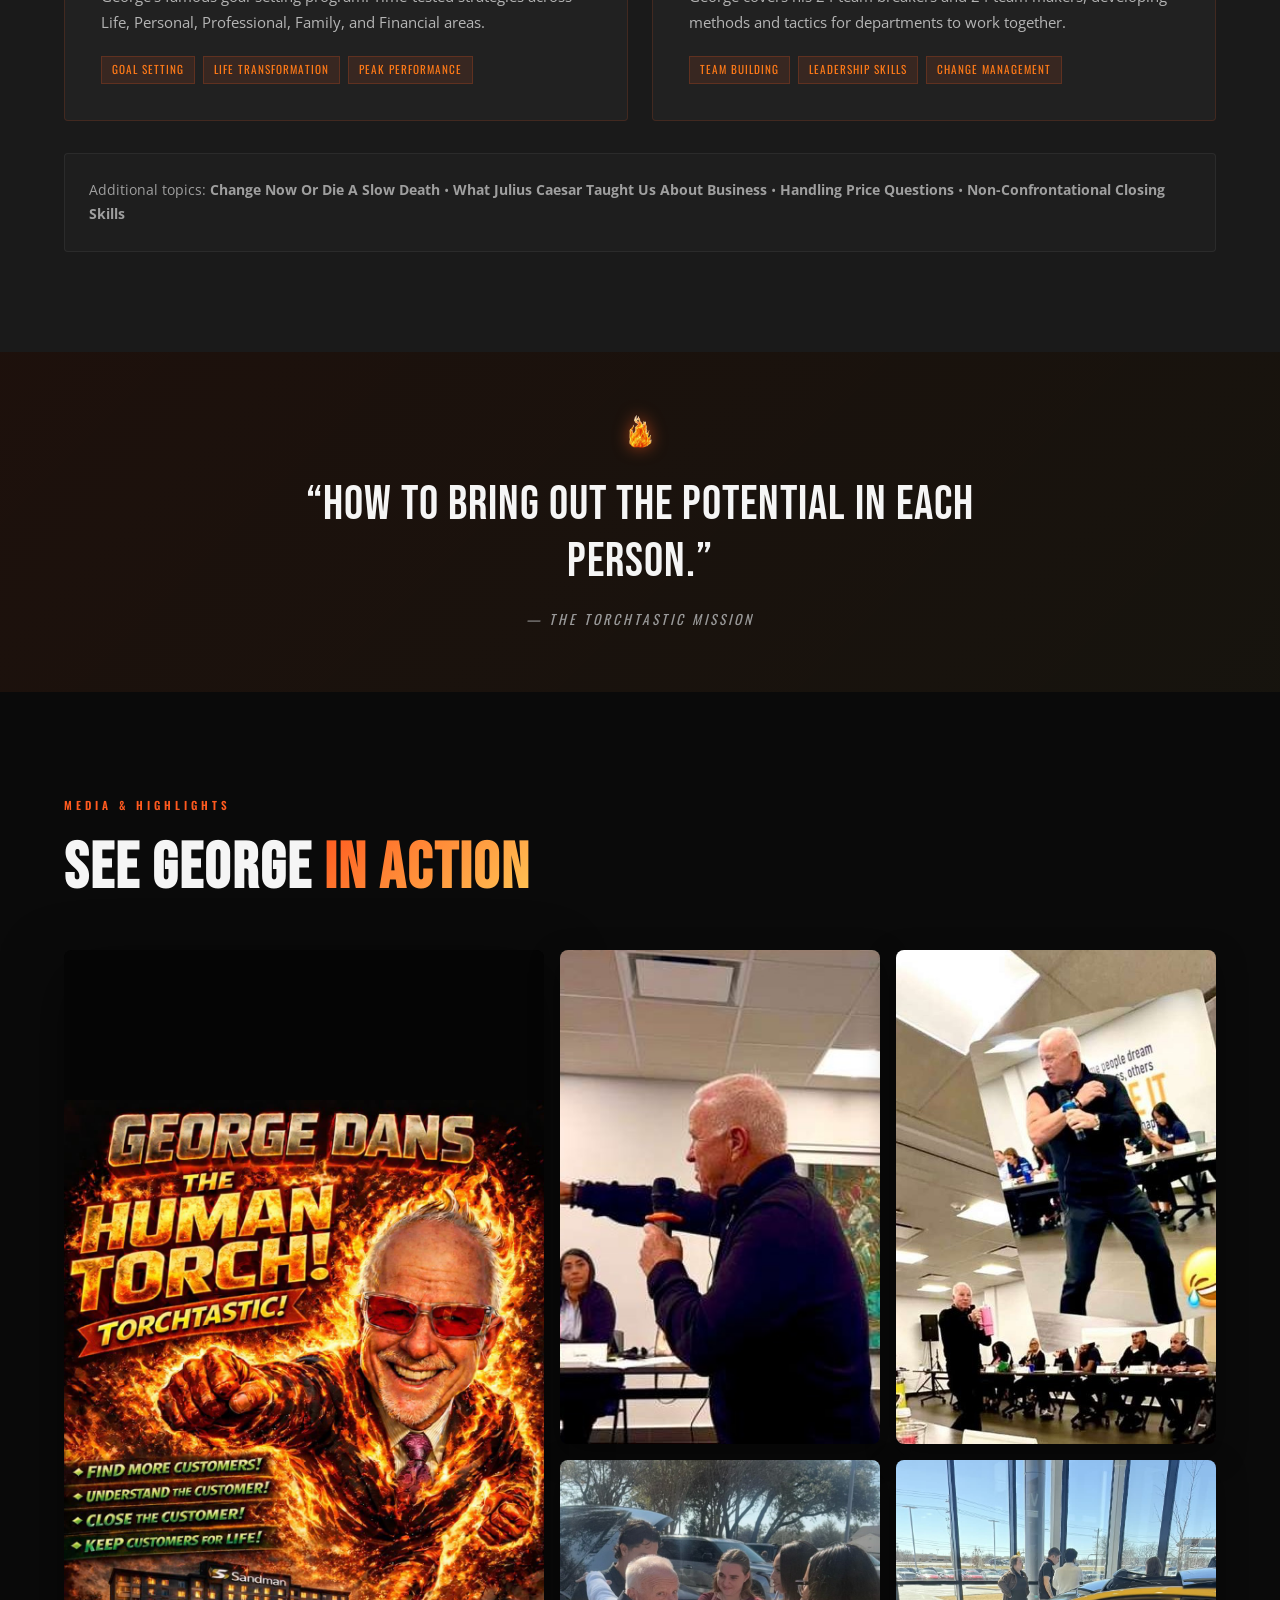
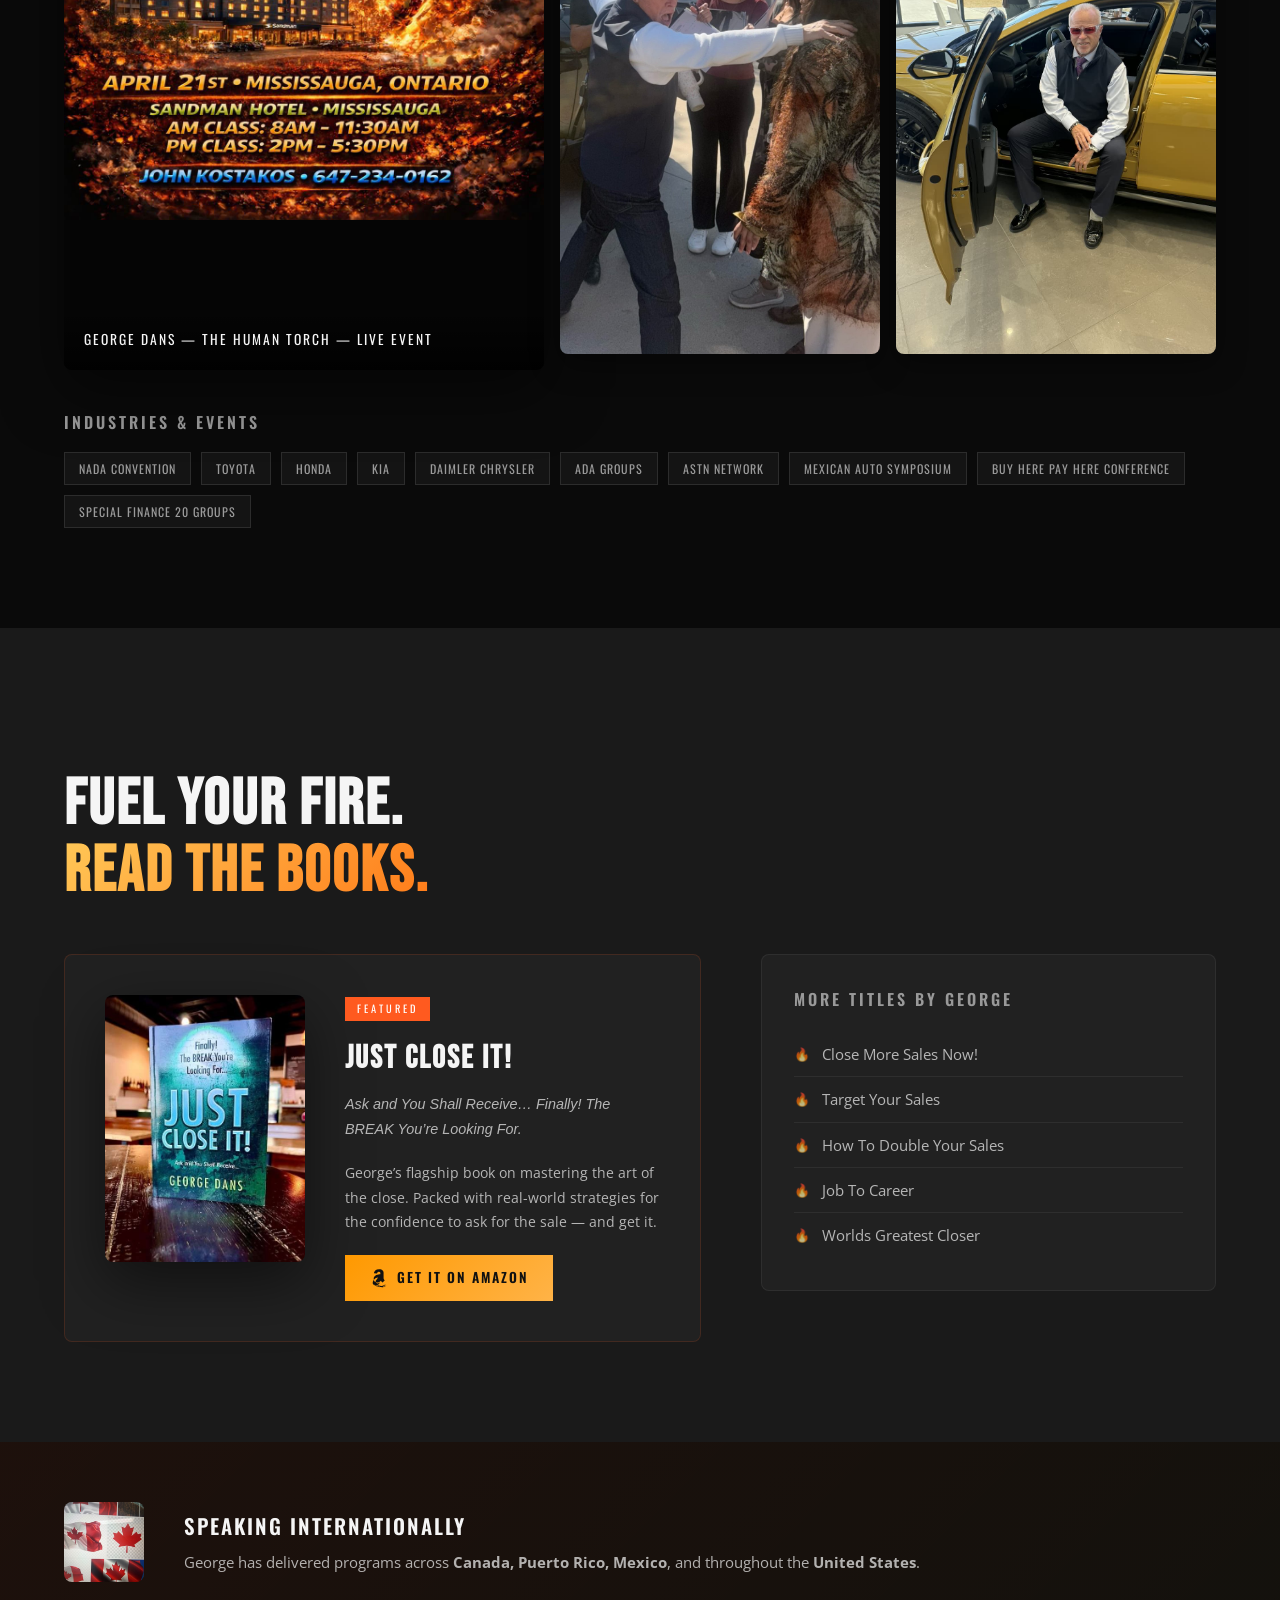
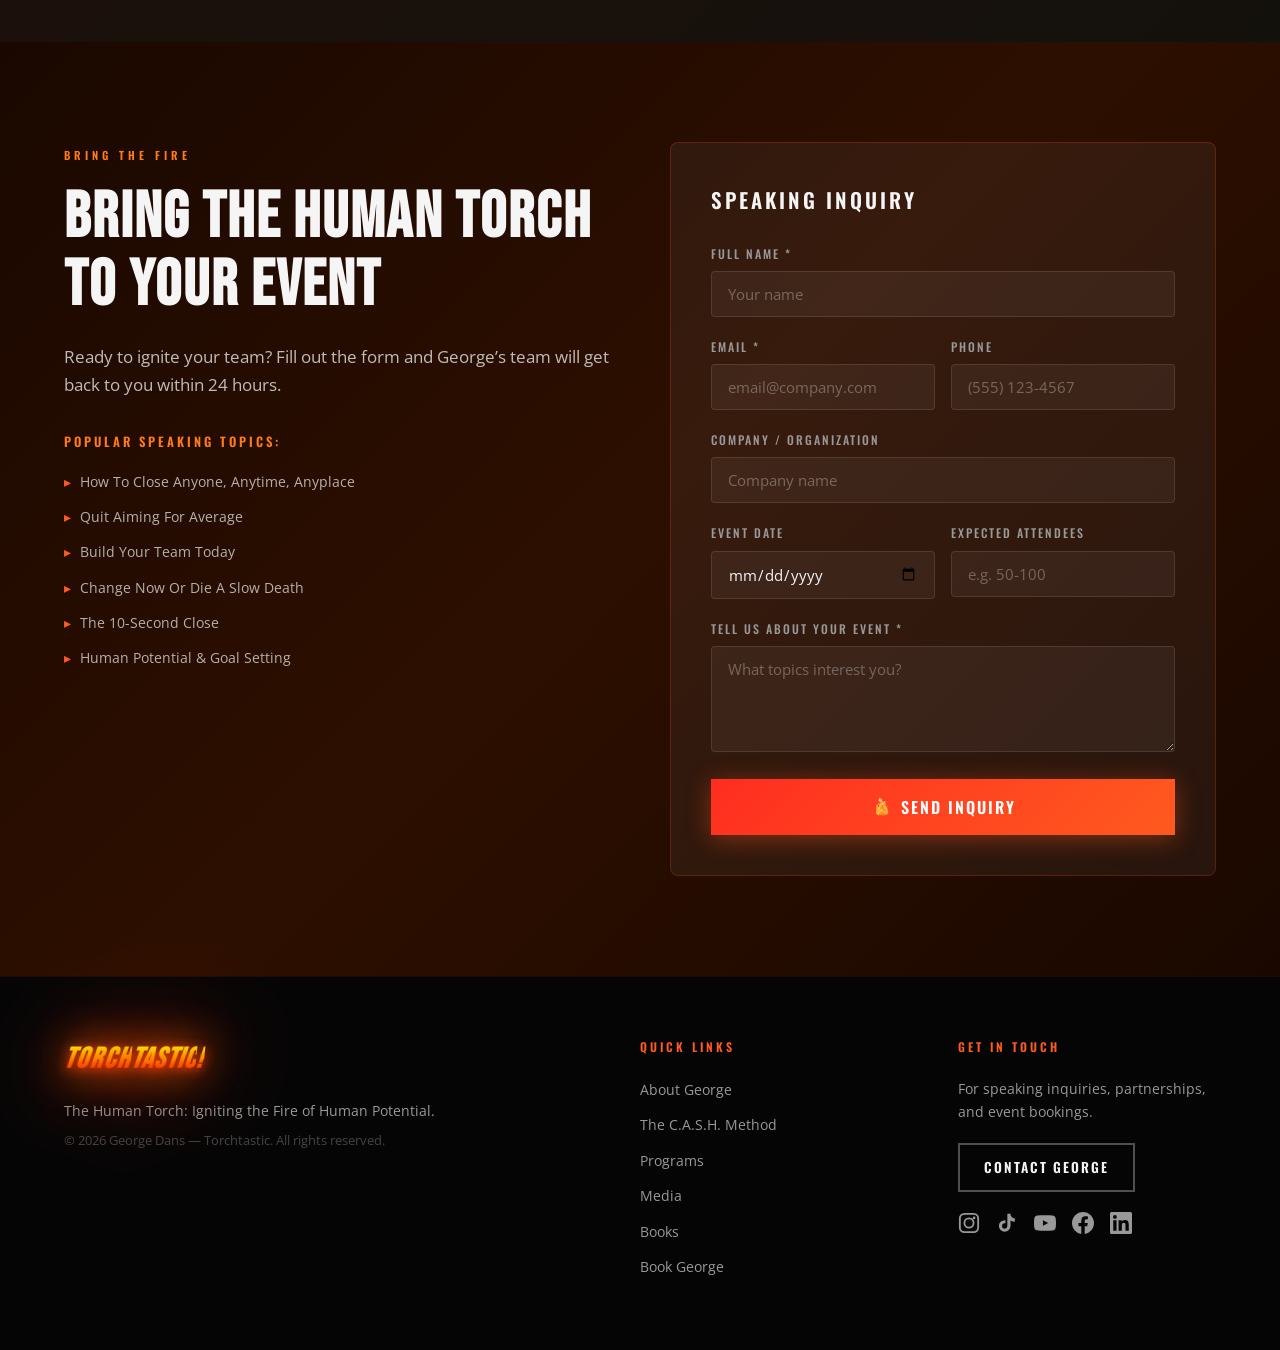
==== commit dd37d2ff: "Replace nav text logo with flame image torchtastic-nav-logo.png" ====
--- a/index.html
+++ b/index.html
@@ -19,7 +19,7 @@
 </script>
 </head>
 <body>
-<nav id="navbar"><div class="nav-container"><a href="#hero" class="nav-logo"><span class="logo-torch">TORCH</span><span class="logo-tastic">TASTIC</span><span class="logo-bang">!</span></a><button class="nav-toggle" id="navToggle" aria-label="Toggle navigation"><span></span><span></span><span></span></button><ul class="nav-links" id="navLinks"><li><a href="#about">About</a></li><li><a href="#method">The Method</a></li><li><a href="#programs">Programs</a></li><li><a href="#media">Media</a></li><li><a href="#books">Books</a></li><li><a href="#book-george" class="nav-cta">Book George</a></li></ul></div></nav>
+<nav id="navbar"><div class="nav-container"><a href="#hero" class="nav-logo"><img src="images/torchtastic-nav-logo.png" alt="Torchtastic" class="nav-logo-img"></a><button class="nav-toggle" id="navToggle" aria-label="Toggle navigation"><span></span><span></span><span></span></button><ul class="nav-links" id="navLinks"><li><a href="#about">About</a></li><li><a href="#method">The Method</a></li><li><a href="#programs">Programs</a></li><li><a href="#media">Media</a></li><li><a href="#books">Books</a></li><li><a href="#book-george" class="nav-cta">Book George</a></li></ul></div></nav>
 
 <!-- HERO — SPLIT: Text Left / Logo Right -->
 <section id="hero">
--- a/css/style.css
+++ b/css/style.css
@@ -11,10 +11,10 @@
 .btn-flame-icon{width:22px;height:22px;object-fit:contain;flex-shrink:0;mix-blend-mode:screen;}
 
 /* NAV */
-#navbar{position:fixed;top:0;left:0;right:0;z-index:1000;background:rgba(10,10,10,.7);backdrop-filter:blur(24px);-webkit-backdrop-filter:blur(24px);border-bottom:1px solid rgba(255,90,31,.08);transition:all .3s;}
+#navbar{position:fixed;top:0;left:0;right:0;z-index:1000;background:rgba(10,10,10,.7);backdrop-filter:blur(24px);-webkit-backdrop-filter:blur(24px);border-bottom:1px solid rgba(255,90,31,.08);transition:all .3s;overflow:visible;}
 #navbar.scrolled{background:rgba(10,10,10,.95);border-bottom-color:rgba(255,90,31,.25);}
-.nav-container{max-width:1200px;margin:0 auto;padding:0 24px;display:flex;align-items:center;justify-content:space-between;height:72px;}
-.nav-logo{font-family:'Bebas Neue',cursive;font-size:2.1rem;letter-spacing:2px;text-transform:uppercase;transform:skewX(-6deg);display:inline-block;line-height:1;transition:filter .3s;}.nav-logo:hover{filter:brightness(1.2);}.logo-torch{background:linear-gradient(180deg,#FFD700 0%,#FF8C00 50%,#FF4500 100%);-webkit-background-clip:text;-webkit-text-fill-color:transparent;background-clip:text;filter:drop-shadow(0 0 8px rgba(255,90,31,.7));font-style:italic;}.logo-tastic{background:linear-gradient(180deg,#FFD700 0%,#FF8C00 50%,#FF4500 100%);-webkit-background-clip:text;-webkit-text-fill-color:transparent;background-clip:text;filter:drop-shadow(0 0 8px rgba(255,90,31,.7));font-style:italic;letter-spacing:1px;}.logo-bang{background:linear-gradient(180deg,#FFD700 0%,#FF4500 100%);-webkit-background-clip:text;-webkit-text-fill-color:transparent;background-clip:text;filter:drop-shadow(0 0 12px rgba(255,69,0,1));}
+.nav-container{max-width:1200px;margin:0 auto;padding:0 24px;display:flex;align-items:center;justify-content:space-between;height:80px;overflow:visible;}
+.nav-logo{display:inline-flex;align-items:center;text-decoration:none;transition:opacity .3s;overflow:visible;}.nav-logo-img{height:52px;width:auto;display:block;object-fit:contain;filter:drop-shadow(0 2px 8px rgba(255,80,0,.5));transition:filter .3s;}.nav-logo:hover .nav-logo-img{filter:drop-shadow(0 2px 16px rgba(255,120,0,.8)) brightness(1.1);}.nav-logo:hover{filter:brightness(1.2);}.logo-torch{background:linear-gradient(180deg,#FFF200 0%,#FFD700 15%,#FF8C00 45%,#FF4500 70%,#CC1100 100%);-webkit-background-clip:text;-webkit-text-fill-color:transparent;background-clip:text;filter:drop-shadow(0 2px 6px rgba(255,60,0,1)) drop-shadow(0 0 20px rgba(255,100,0,.9)) drop-shadow(0 0 40px rgba(200,30,0,.7));font-style:italic;font-weight:900;}.logo-tastic{background:linear-gradient(180deg,#FFF200 0%,#FFD700 15%,#FF8C00 45%,#FF4500 70%,#CC1100 100%);-webkit-background-clip:text;-webkit-text-fill-color:transparent;background-clip:text;filter:drop-shadow(0 2px 6px rgba(255,60,0,1)) drop-shadow(0 0 20px rgba(255,100,0,.9)) drop-shadow(0 0 40px rgba(200,30,0,.7));font-style:italic;letter-spacing:1px;font-weight:900;}.logo-bang{background:linear-gradient(180deg,#FFF200 0%,#FFD700 15%,#FF8C00 45%,#FF4500 70%,#CC1100 100%);-webkit-background-clip:text;-webkit-text-fill-color:transparent;background-clip:text;filter:drop-shadow(0 2px 6px rgba(255,60,0,1)) drop-shadow(0 0 20px rgba(255,100,0,.9)) drop-shadow(0 0 40px rgba(200,30,0,.7));font-style:italic;font-weight:900;}
 .nav-links{display:flex;align-items:center;gap:32px;}
 .nav-links a{font-family:'Oswald',sans-serif;font-size:.85rem;font-weight:500;letter-spacing:2px;text-transform:uppercase;color:var(--gray);transition:color .3s;}.nav-links a:hover{color:var(--fire);}
 .nav-cta{background:linear-gradient(135deg,var(--flame),var(--fire));color:#fff!important;padding:10px 24px;border-radius:4px;}.nav-cta:hover{box-shadow:0 4px 20px rgba(255,90,31,.4);}
@@ -140,8 +140,8 @@
 
 /* MEDIA */
 .media-grid-full{display:grid;grid-template-columns:1.5fr 1fr 1fr;gap:16px;margin-top:48px;margin-bottom:40px;}
-.media-hero-img{grid-row:span 2;position:relative;border-radius:8px;overflow:hidden;box-shadow:0 20px 60px rgba(0,0,0,.5);}
-.media-hero-img img{width:100%;height:100%;object-fit:contain;object-position:center center;background:#111;transition:transform .5s ease;}
+.media-hero-img{grid-row:span 2;position:relative;border-radius:8px;overflow:hidden;box-shadow:0 20px 60px rgba(0,0,0,.5);background:#050505;}
+.media-hero-img img{width:100%;height:100%;object-fit:contain;object-position:center center;background:#050505;transition:transform .5s ease;}
 .media-hero-img:hover img{transform:scale(1.03);}
 .media-caption{position:absolute;bottom:0;left:0;right:0;padding:20px;background:linear-gradient(transparent,rgba(0,0,0,.8));color:var(--white);font-family:'Oswald',sans-serif;font-size:.85rem;letter-spacing:2px;text-transform:uppercase;}
 .media-col{display:flex;flex-direction:column;gap:16px;}
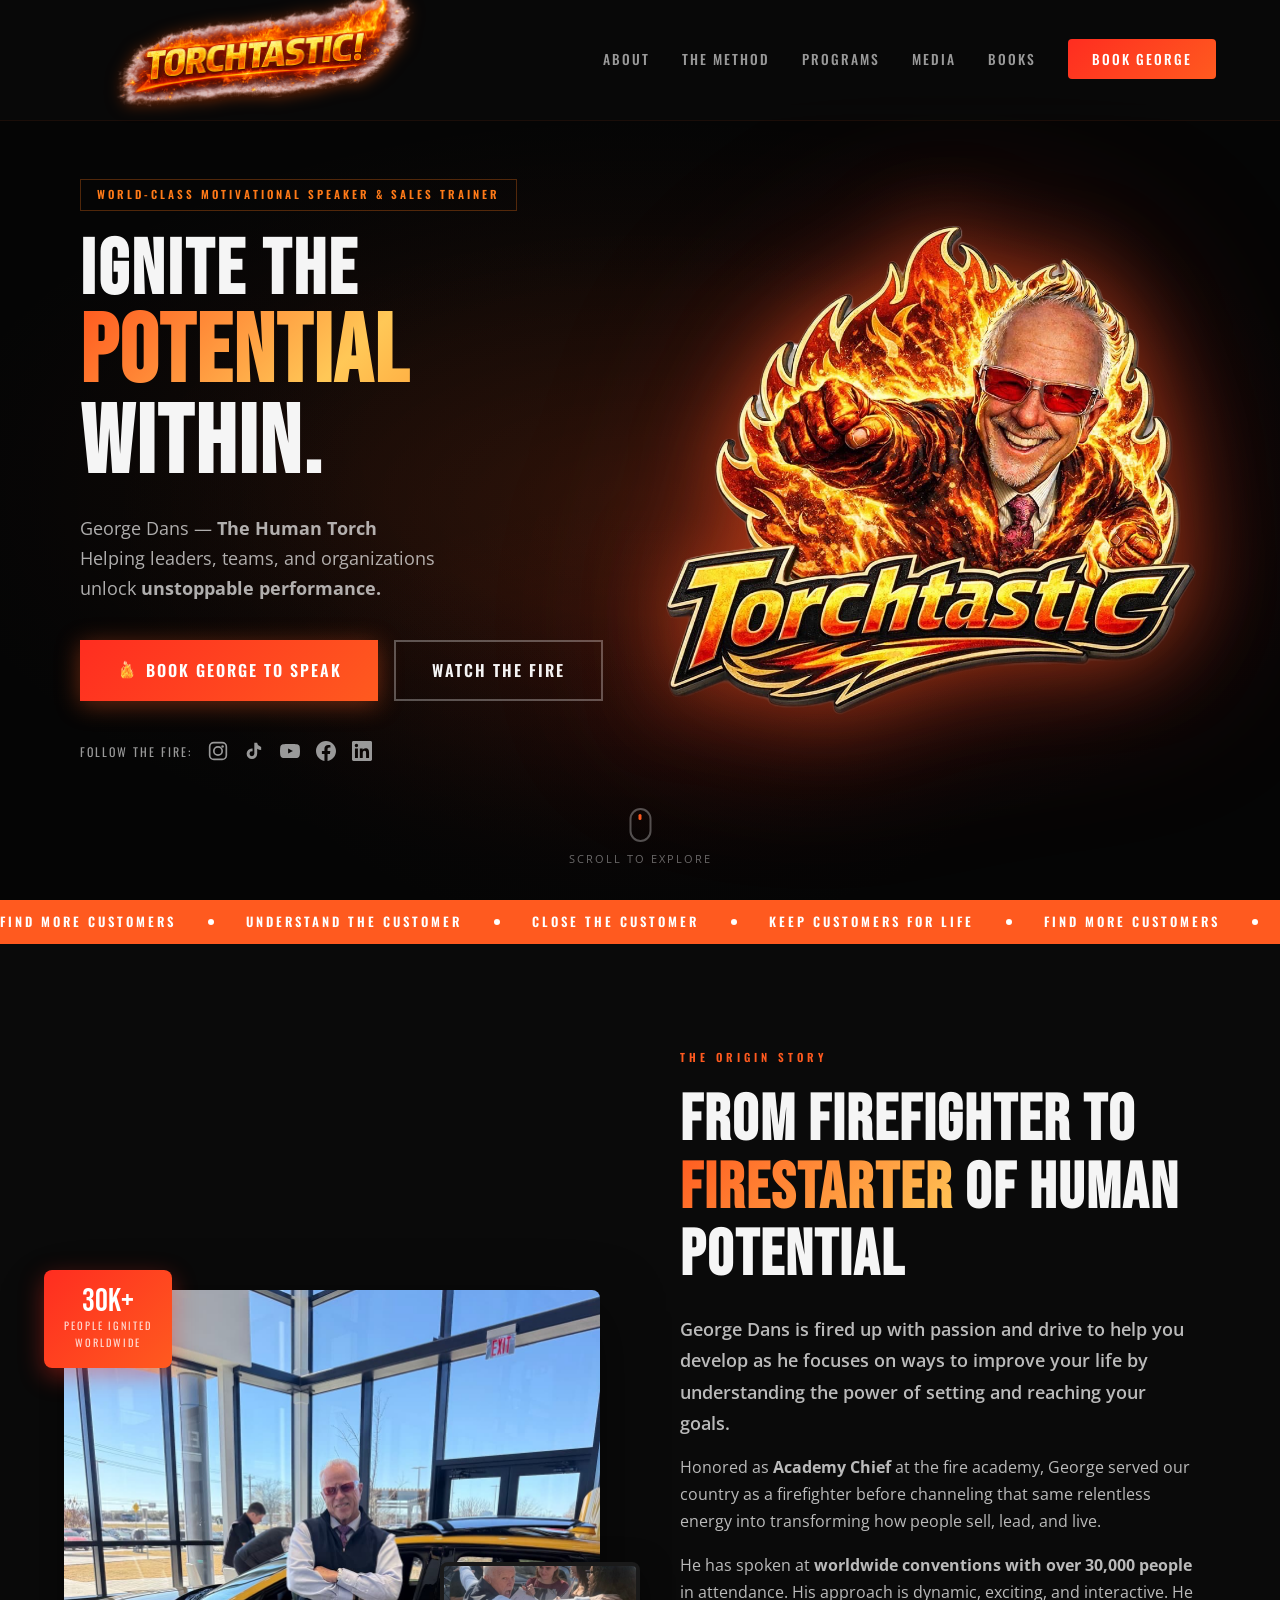
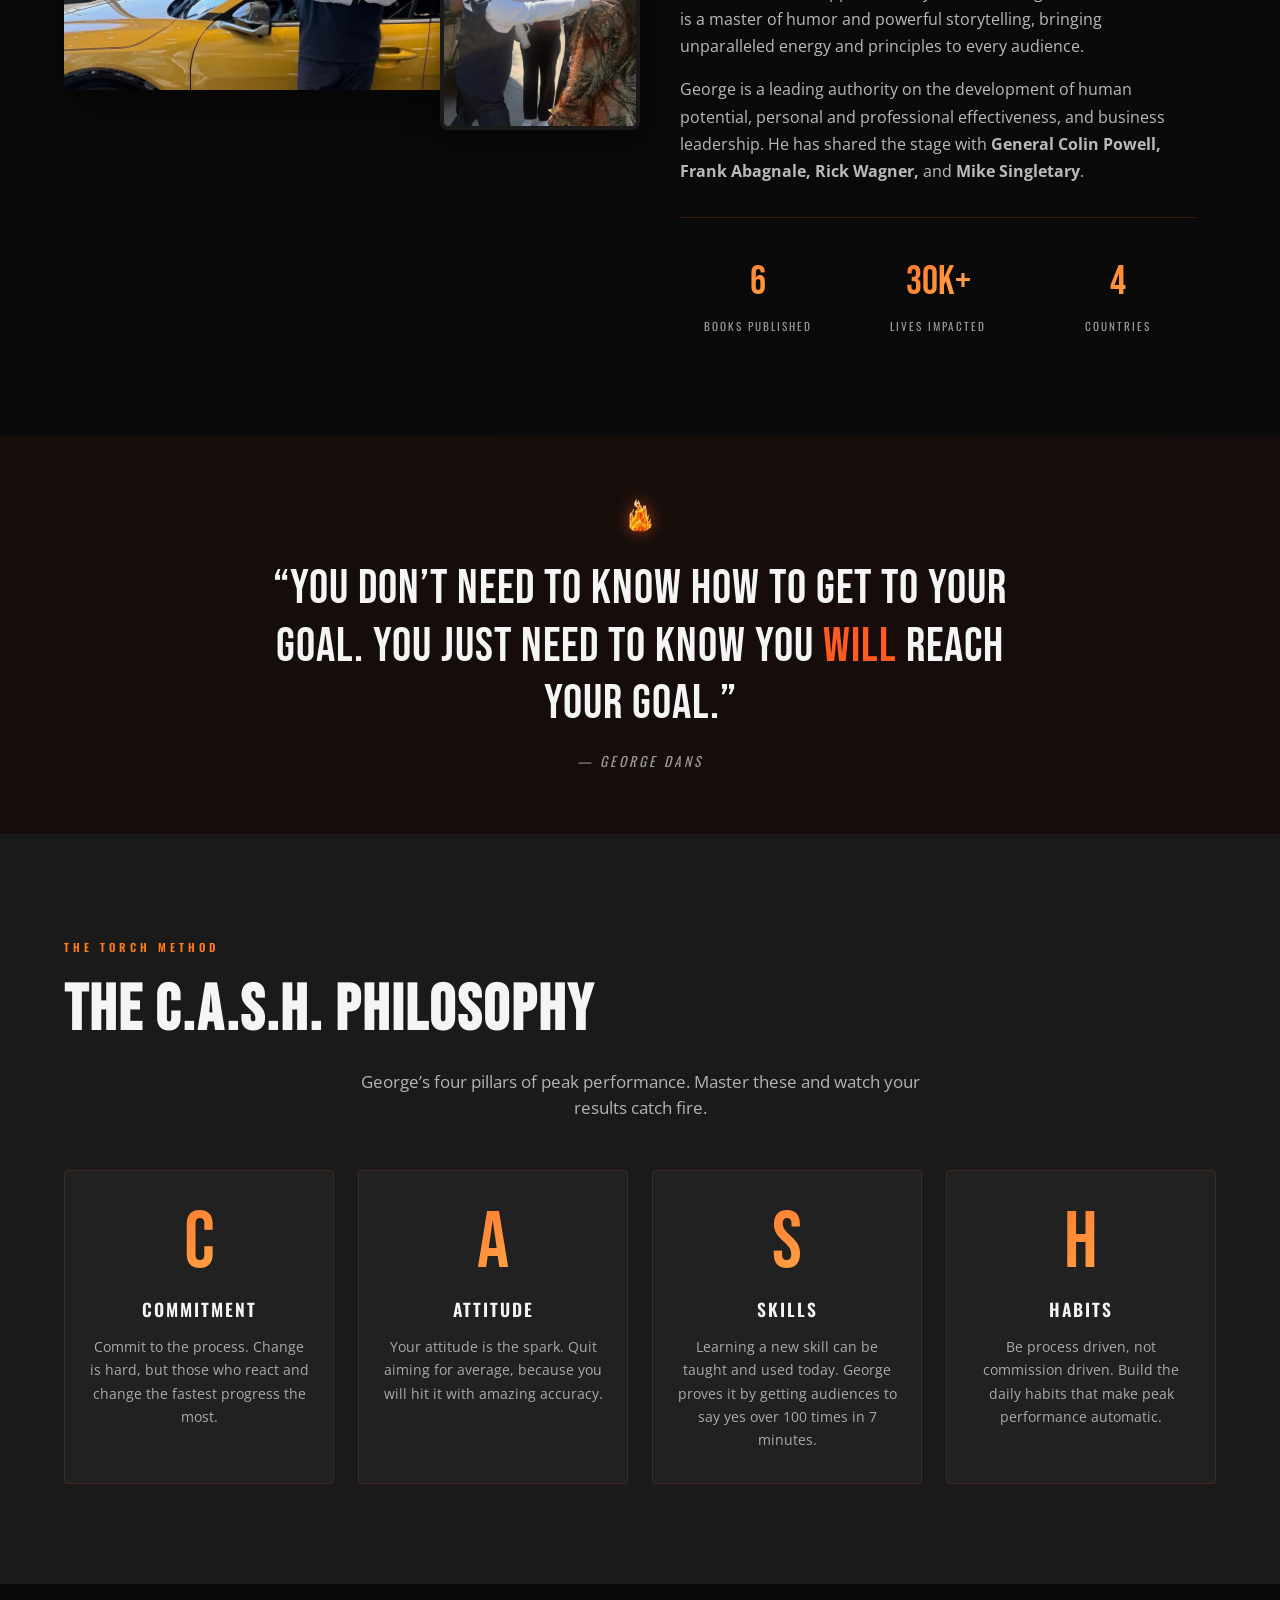
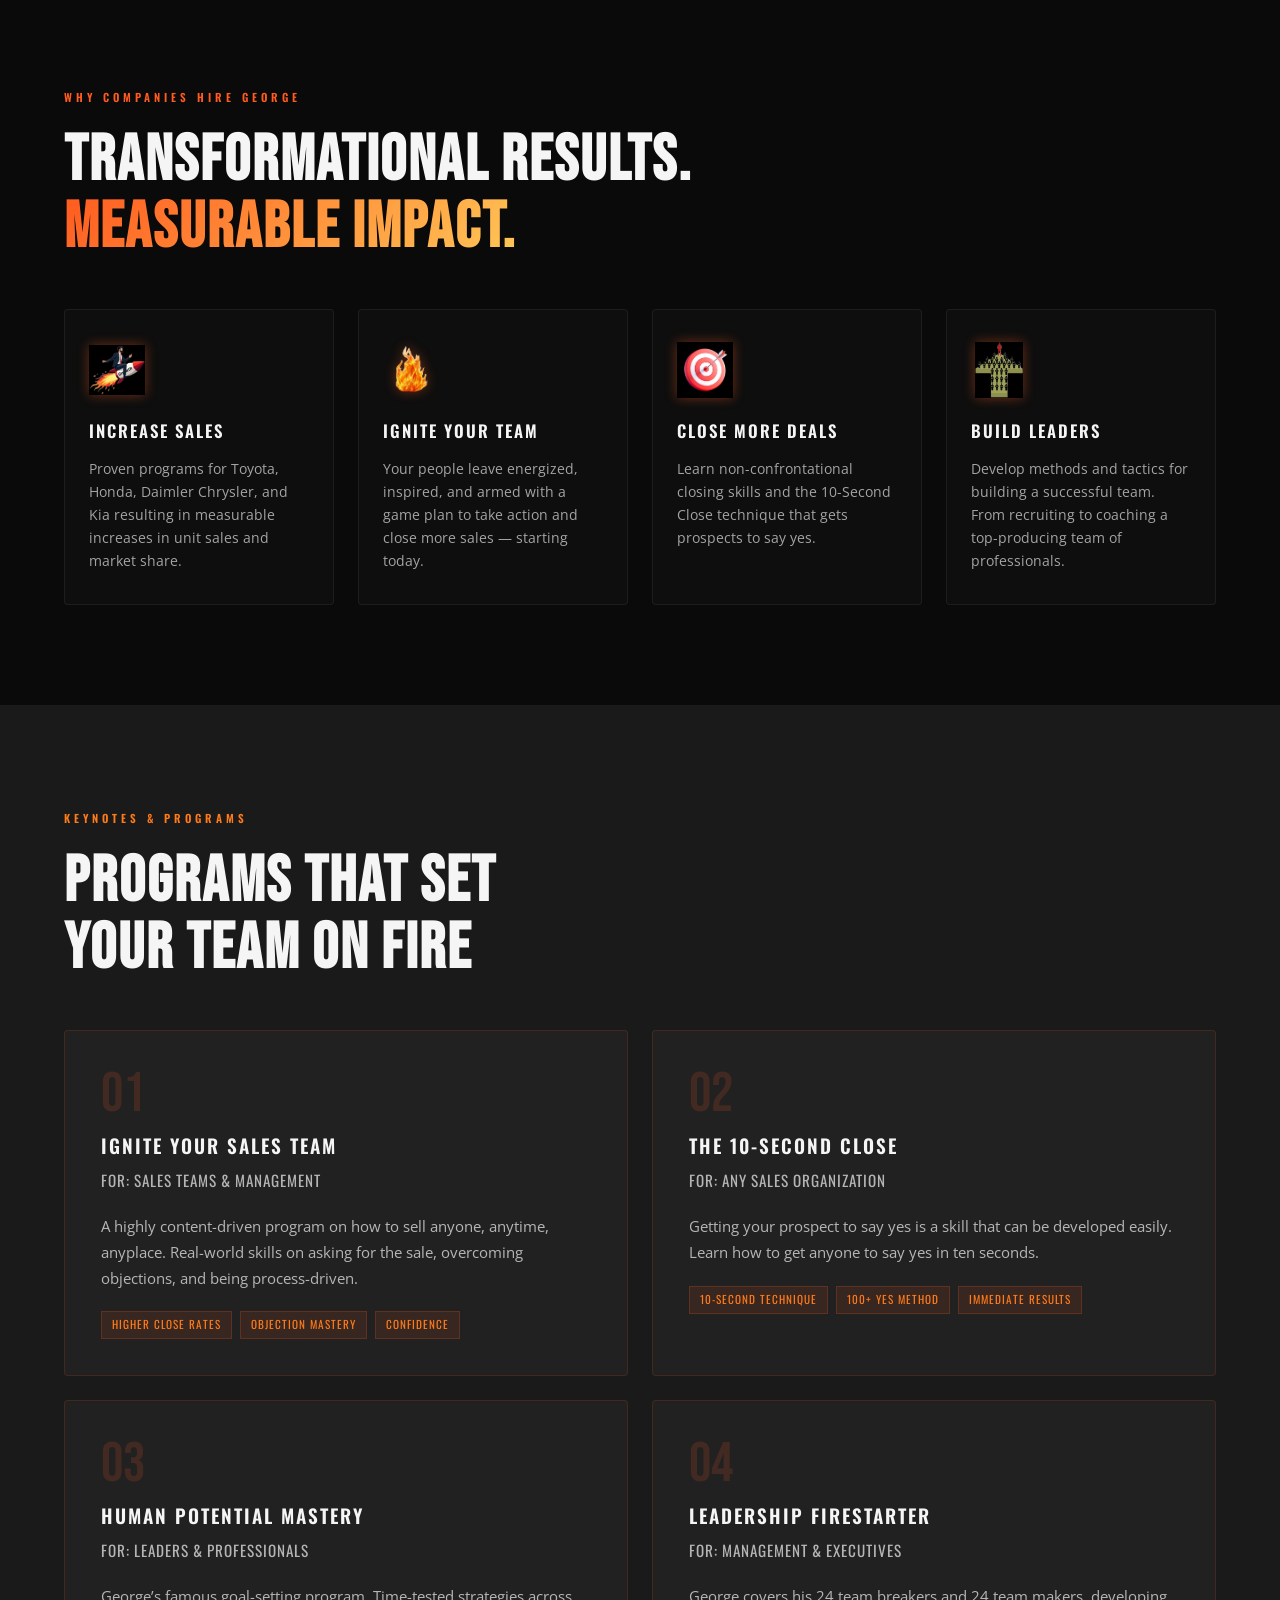
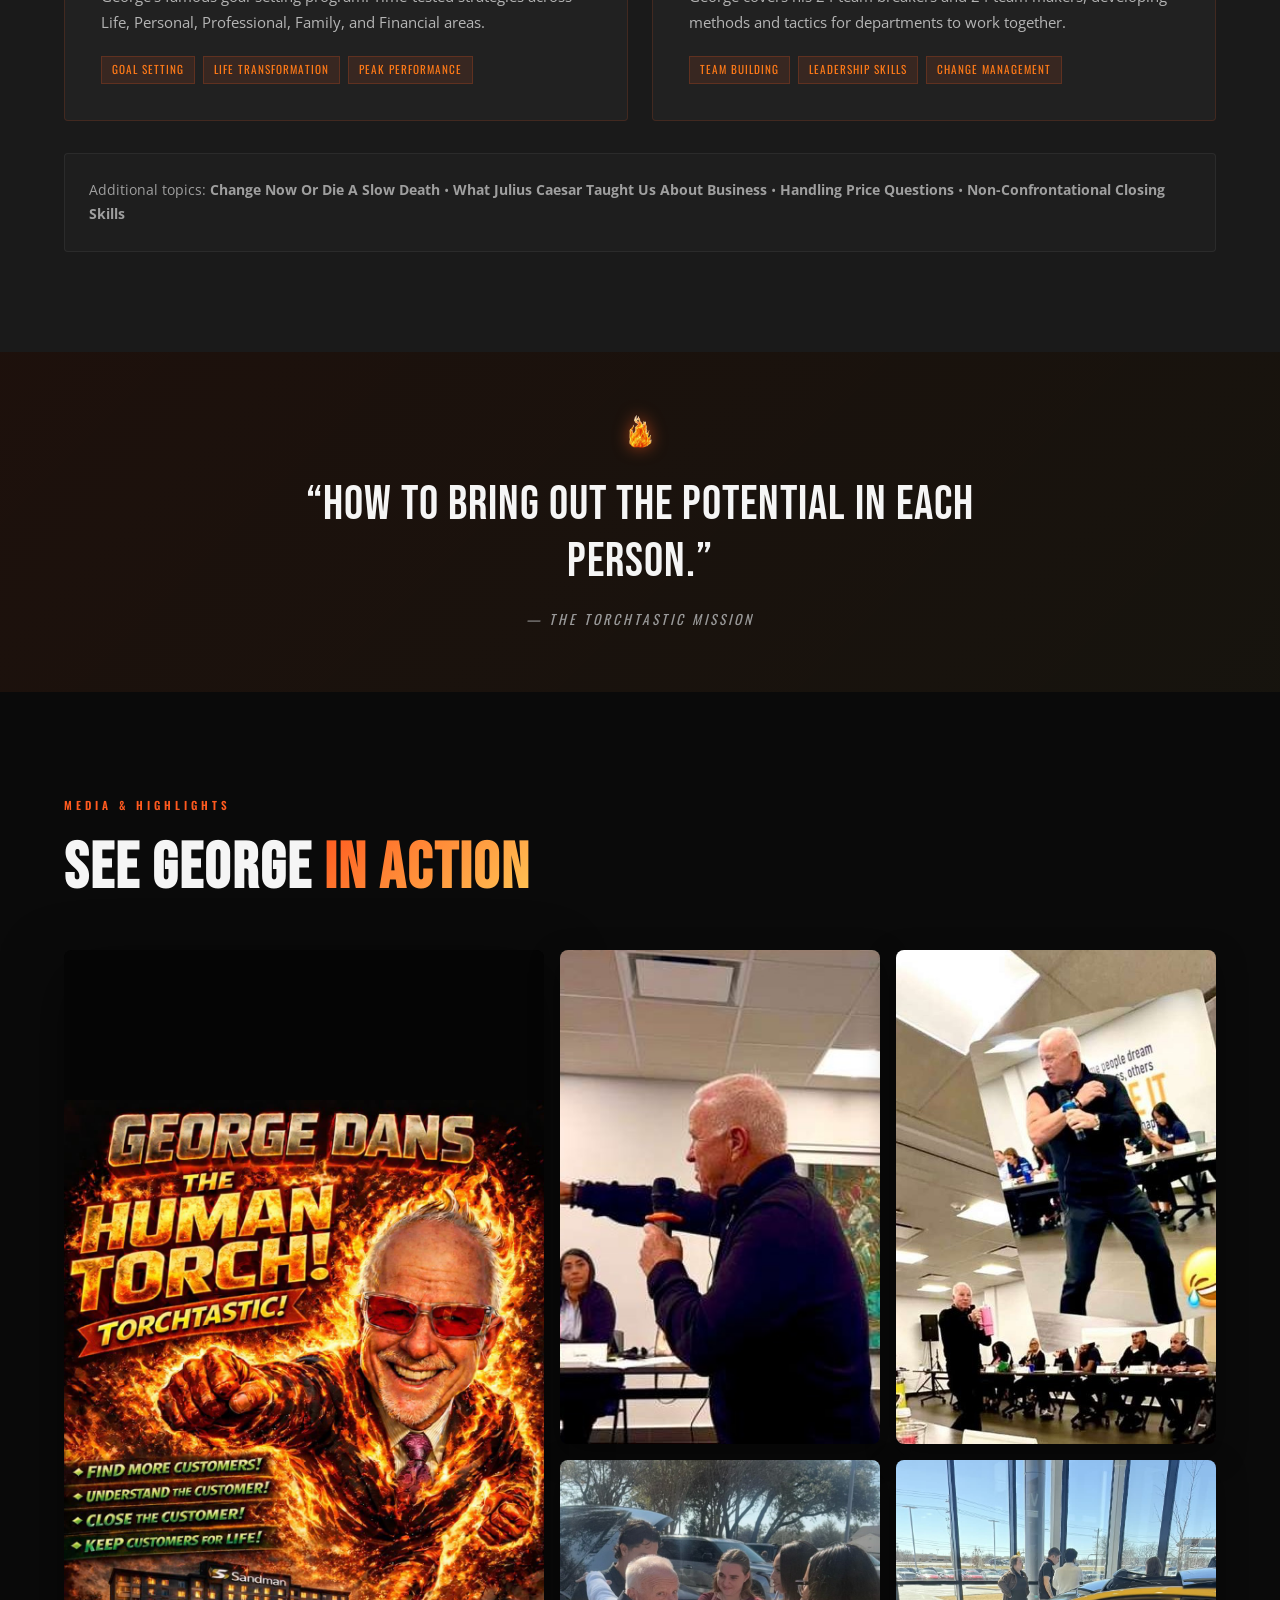
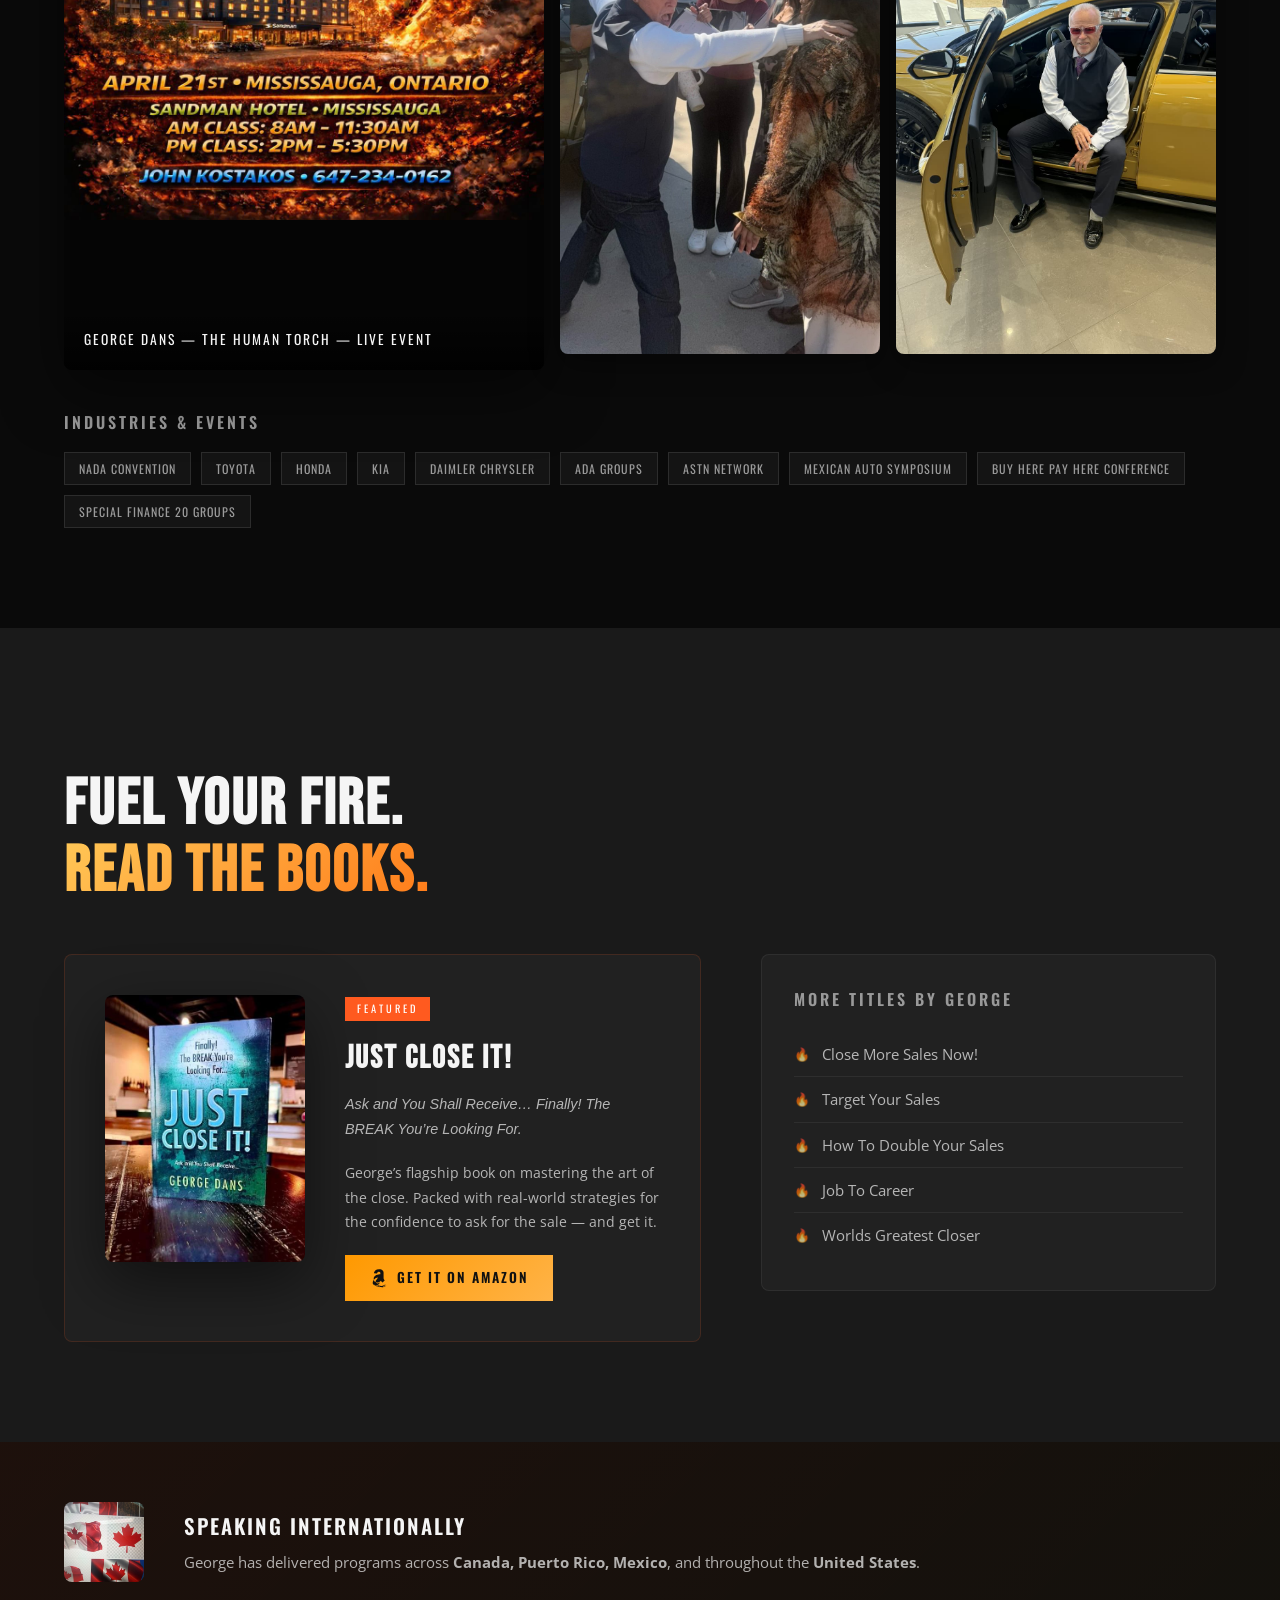
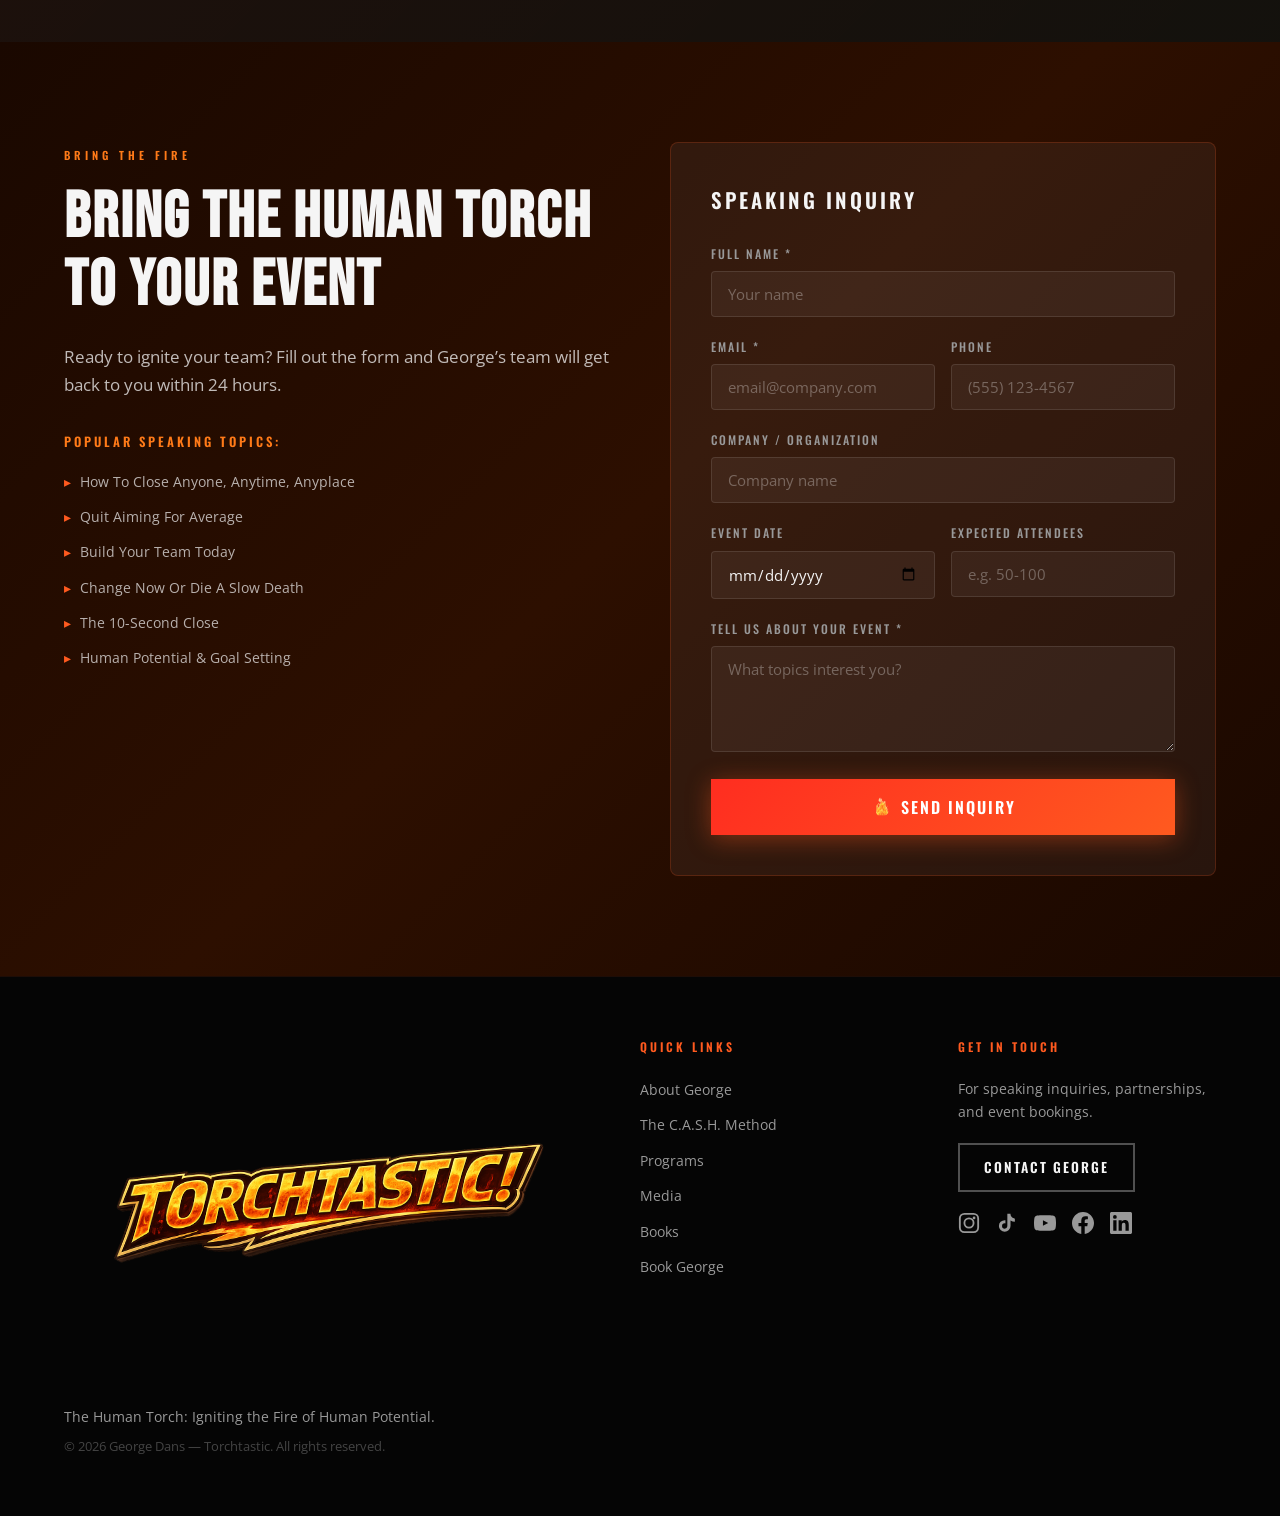
==== commit f53728ce: "Footer logo: replace text spans with torchtastic-footer-logo.png image" ====
--- a/index.html
+++ b/index.html
@@ -11,7 +11,7 @@
 <link rel="stylesheet" href="css/style.css">
 <!-- Google Analytics — Replace G-XXXXXXXXXX with your Measurement ID from analytics.google.com -->
 <script async src="https://www.googletagmanager.com/gtag/js?id=G-XXXXXXXXXX"></script>
-<script>
+<script>hh
   window.dataLayer = window.dataLayer || [];
   function gtag(){dataLayer.push(arguments);}
   gtag('js', new Date());
@@ -176,7 +176,7 @@
 </div></div></section>
 
 <footer id="footer"><div class="container"><div class="footer-grid">
-  <div class="footer-brand"><div class="footer-logo"><span class="logo-torch">TORCH</span><span class="logo-tastic">TASTIC</span><span class="logo-bang">!</span></div><p class="footer-tagline">The Human Torch: Igniting the Fire of Human Potential.</p><p class="footer-copy">&copy; 2026 George Dans — Torchtastic. All rights reserved.</p></div>
+  <div class="footer-brand"><div class="footer-logo"><img src="images/torchtastic-footer-logo.png" alt="Torchtastic" class="footer-logo-img"></div><p class="footer-tagline">The Human Torch: Igniting the Fire of Human Potential.</p><p class="footer-copy">&copy; 2026 George Dans — Torchtastic. All rights reserved.</p></div>
   <div class="footer-links"><h4>Quick Links</h4><ul><li><a href="#about">About George</a></li><li><a href="#method">The C.A.S.H. Method</a></li><li><a href="#programs">Programs</a></li><li><a href="#media">Media</a></li><li><a href="#books">Books</a></li><li><a href="#book-george">Book George</a></li></ul></div>
   <div class="footer-contact"><h4>Get In Touch</h4><p>For speaking inquiries, partnerships, and event bookings.</p><a href="#book-george" class="btn btn-ghost btn-sm">Contact George</a>
     <div class="footer-social">
--- a/css/style.css
+++ b/css/style.css
@@ -13,8 +13,8 @@
 /* NAV */
 #navbar{position:fixed;top:0;left:0;right:0;z-index:1000;background:rgba(10,10,10,.7);backdrop-filter:blur(24px);-webkit-backdrop-filter:blur(24px);border-bottom:1px solid rgba(255,90,31,.08);transition:all .3s;overflow:visible;}
 #navbar.scrolled{background:rgba(10,10,10,.95);border-bottom-color:rgba(255,90,31,.25);}
-.nav-container{max-width:1200px;margin:0 auto;padding:0 24px;display:flex;align-items:center;justify-content:space-between;height:80px;overflow:visible;}
-.nav-logo{display:inline-flex;align-items:center;text-decoration:none;transition:opacity .3s;overflow:visible;}.nav-logo-img{height:52px;width:auto;display:block;object-fit:contain;filter:drop-shadow(0 2px 8px rgba(255,80,0,.5));transition:filter .3s;}.nav-logo:hover .nav-logo-img{filter:drop-shadow(0 2px 16px rgba(255,120,0,.8)) brightness(1.1);}.nav-logo:hover{filter:brightness(1.2);}.logo-torch{background:linear-gradient(180deg,#FFF200 0%,#FFD700 15%,#FF8C00 45%,#FF4500 70%,#CC1100 100%);-webkit-background-clip:text;-webkit-text-fill-color:transparent;background-clip:text;filter:drop-shadow(0 2px 6px rgba(255,60,0,1)) drop-shadow(0 0 20px rgba(255,100,0,.9)) drop-shadow(0 0 40px rgba(200,30,0,.7));font-style:italic;font-weight:900;}.logo-tastic{background:linear-gradient(180deg,#FFF200 0%,#FFD700 15%,#FF8C00 45%,#FF4500 70%,#CC1100 100%);-webkit-background-clip:text;-webkit-text-fill-color:transparent;background-clip:text;filter:drop-shadow(0 2px 6px rgba(255,60,0,1)) drop-shadow(0 0 20px rgba(255,100,0,.9)) drop-shadow(0 0 40px rgba(200,30,0,.7));font-style:italic;letter-spacing:1px;font-weight:900;}.logo-bang{background:linear-gradient(180deg,#FFF200 0%,#FFD700 15%,#FF8C00 45%,#FF4500 70%,#CC1100 100%);-webkit-background-clip:text;-webkit-text-fill-color:transparent;background-clip:text;filter:drop-shadow(0 2px 6px rgba(255,60,0,1)) drop-shadow(0 0 20px rgba(255,100,0,.9)) drop-shadow(0 0 40px rgba(200,30,0,.7));font-style:italic;font-weight:900;}
+.nav-container{max-width:1200px;margin:0 auto;padding:0 24px;display:flex;align-items:center;justify-content:space-between;height:120px;overflow:visible;}
+.nav-logo{display:inline-flex;align-items:center;text-decoration:none;transition:opacity .3s;overflow:visible;}.nav-logo-img{width:380px;height:auto;display:block;object-fit:contain;filter:drop-shadow(0 2px 8px rgba(255,80,0,.5));transition:filter .3s;}.nav-logo:hover .nav-logo-img{filter:drop-shadow(0 2px 16px rgba(255,120,0,.8)) brightness(1.1);}.nav-logo:hover{filter:brightness(1.2);}.logo-torch{background:linear-gradient(180deg,#FFF200 0%,#FFD700 15%,#FF8C00 45%,#FF4500 70%,#CC1100 100%);-webkit-background-clip:text;-webkit-text-fill-color:transparent;background-clip:text;filter:drop-shadow(0 2px 6px rgba(255,60,0,1)) drop-shadow(0 0 20px rgba(255,100,0,.9)) drop-shadow(0 0 40px rgba(200,30,0,.7));font-style:italic;font-weight:900;}.logo-tastic{background:linear-gradient(180deg,#FFF200 0%,#FFD700 15%,#FF8C00 45%,#FF4500 70%,#CC1100 100%);-webkit-background-clip:text;-webkit-text-fill-color:transparent;background-clip:text;filter:drop-shadow(0 2px 6px rgba(255,60,0,1)) drop-shadow(0 0 20px rgba(255,100,0,.9)) drop-shadow(0 0 40px rgba(200,30,0,.7));font-style:italic;letter-spacing:1px;font-weight:900;}.logo-bang{background:linear-gradient(180deg,#FFF200 0%,#FFD700 15%,#FF8C00 45%,#FF4500 70%,#CC1100 100%);-webkit-background-clip:text;-webkit-text-fill-color:transparent;background-clip:text;filter:drop-shadow(0 2px 6px rgba(255,60,0,1)) drop-shadow(0 0 20px rgba(255,100,0,.9)) drop-shadow(0 0 40px rgba(200,30,0,.7));font-style:italic;font-weight:900;}
 .nav-links{display:flex;align-items:center;gap:32px;}
 .nav-links a{font-family:'Oswald',sans-serif;font-size:.85rem;font-weight:500;letter-spacing:2px;text-transform:uppercase;color:var(--gray);transition:color .3s;}.nav-links a:hover{color:var(--fire);}
 .nav-cta{background:linear-gradient(135deg,var(--flame),var(--fire));color:#fff!important;padding:10px 24px;border-radius:4px;}.nav-cta:hover{box-shadow:0 4px 20px rgba(255,90,31,.4);}
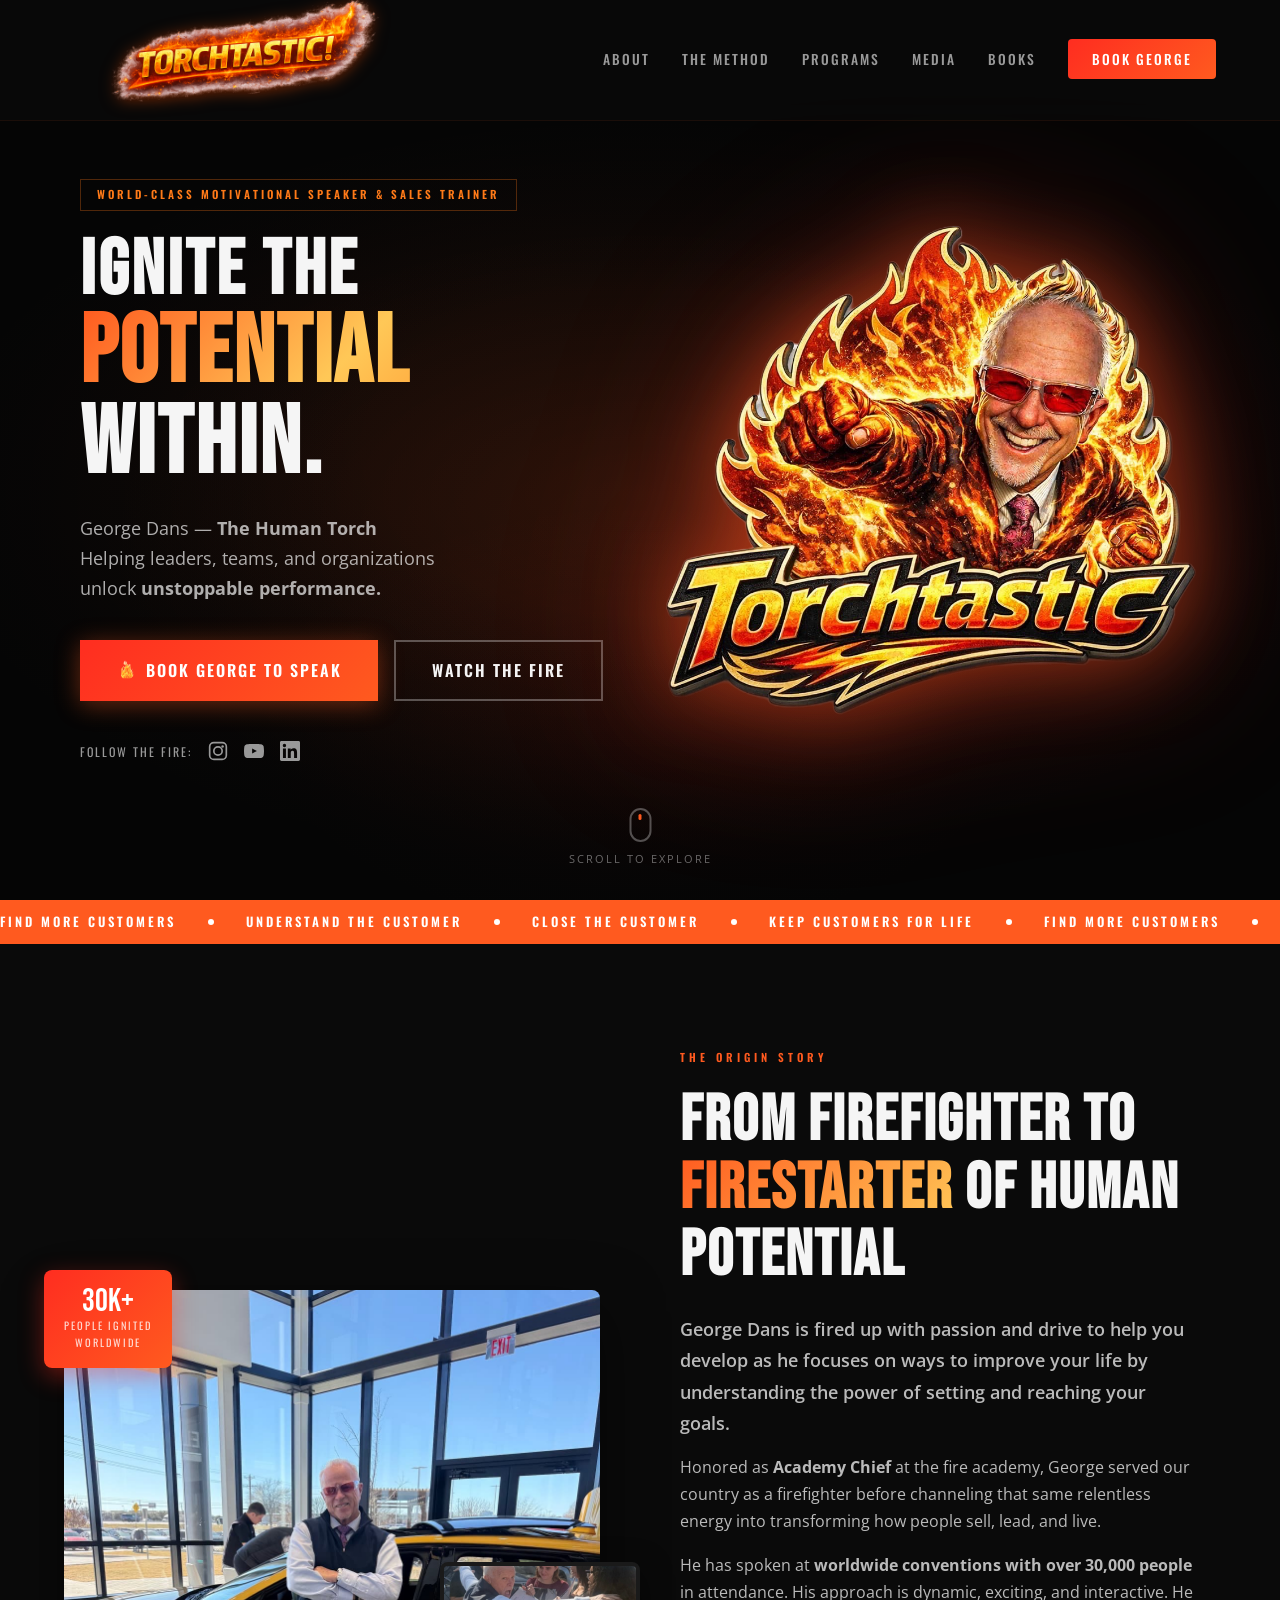
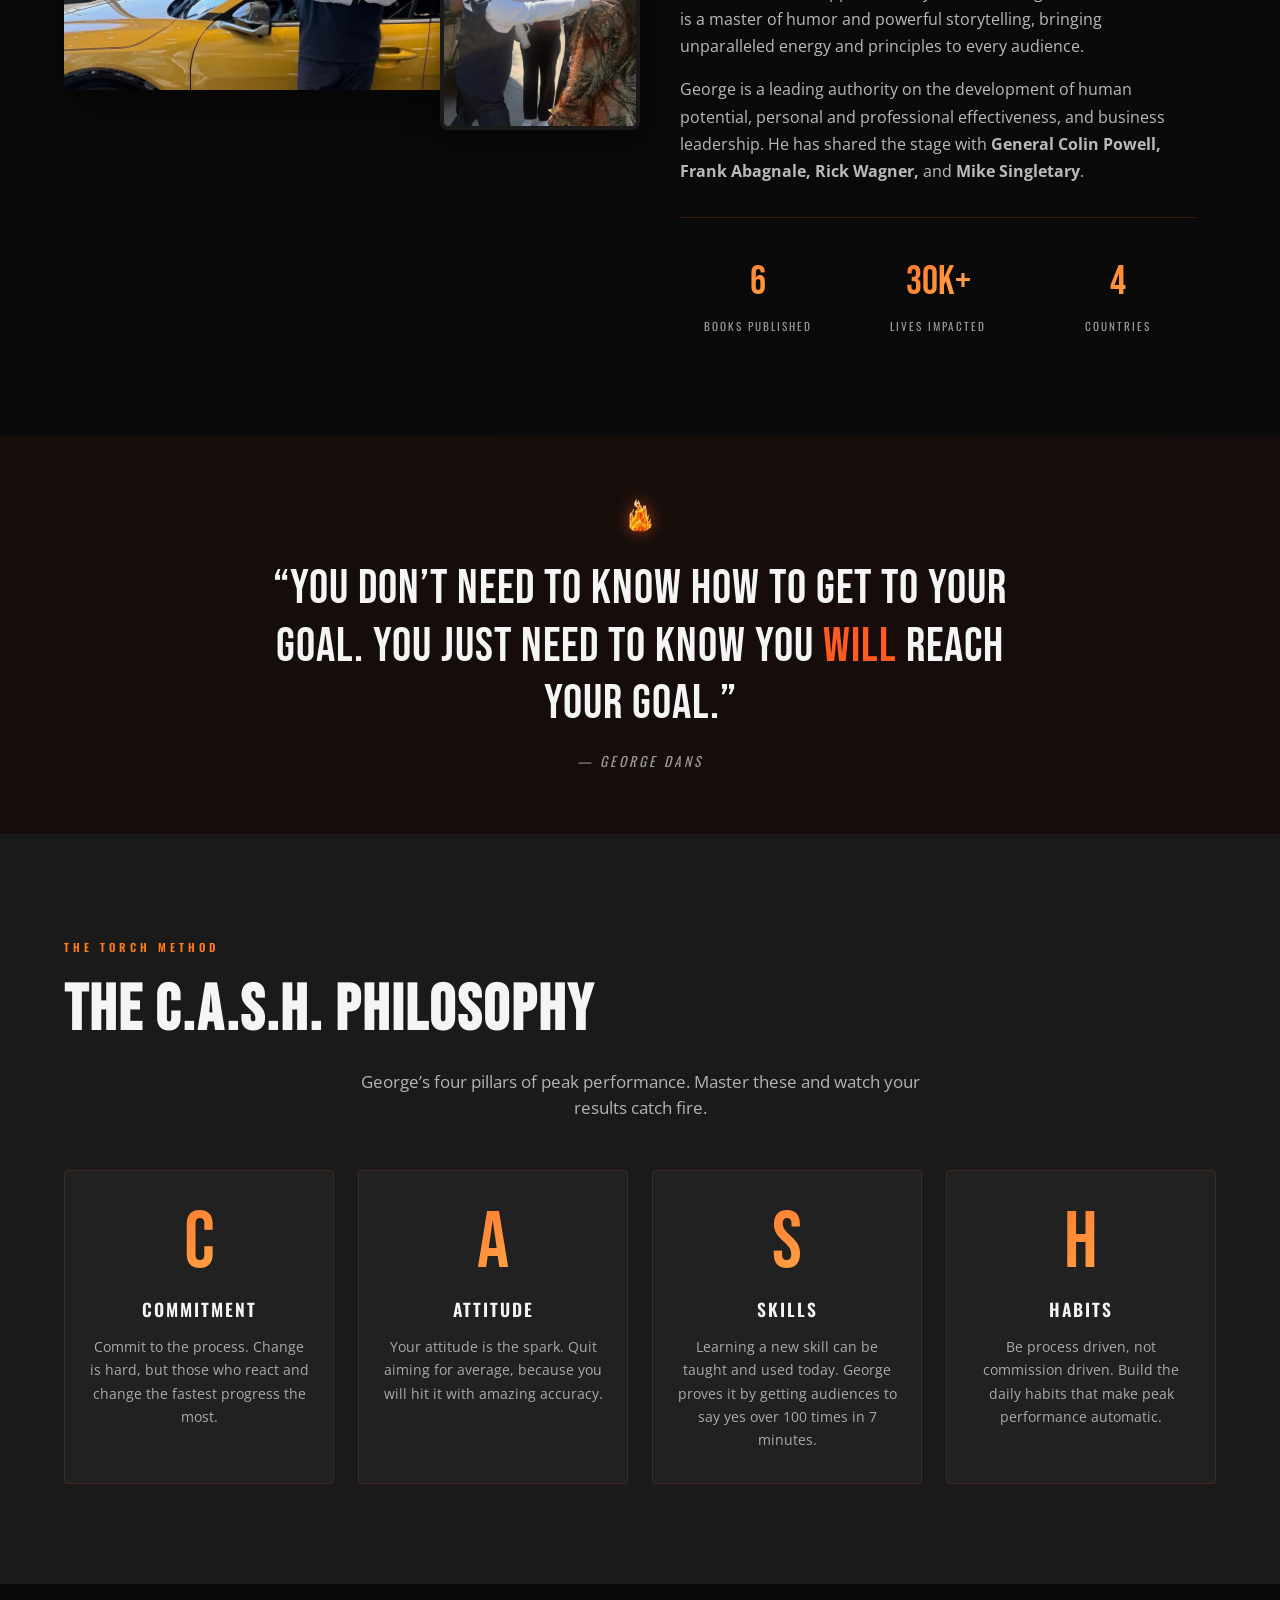
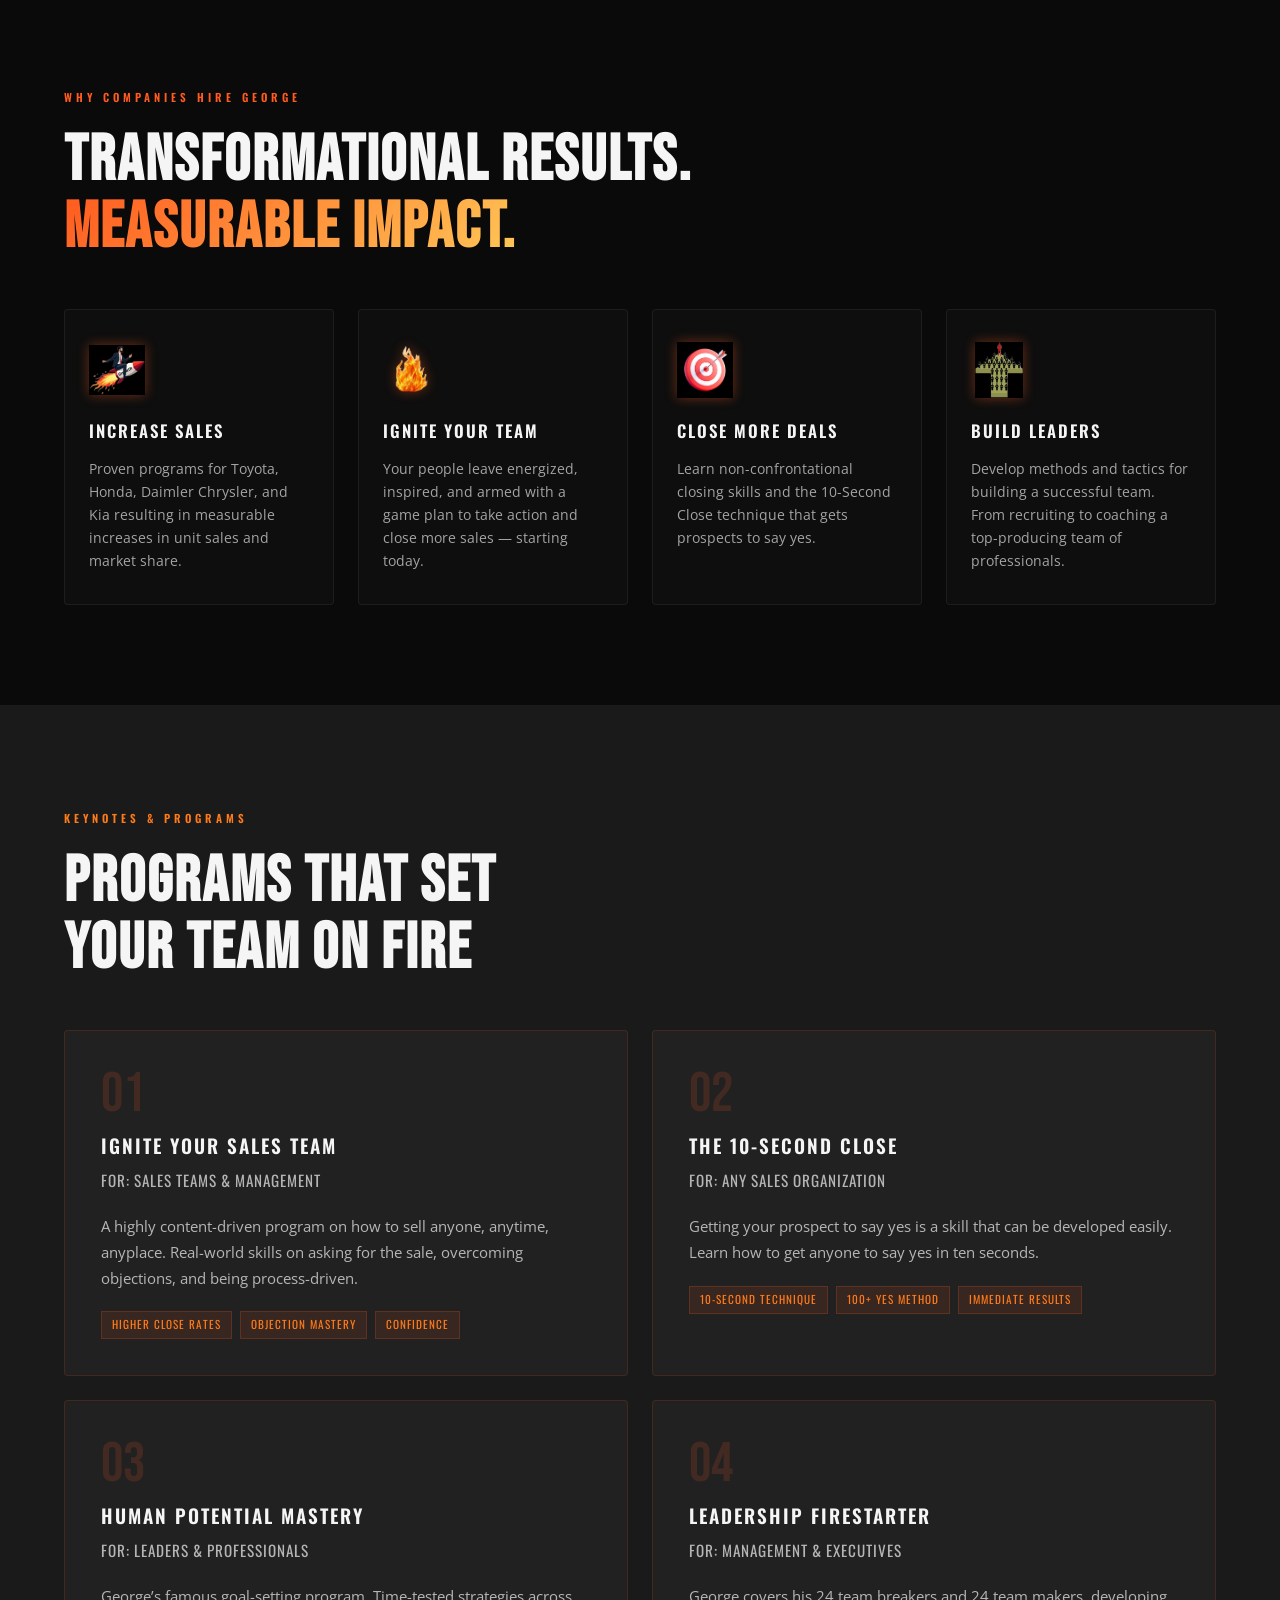
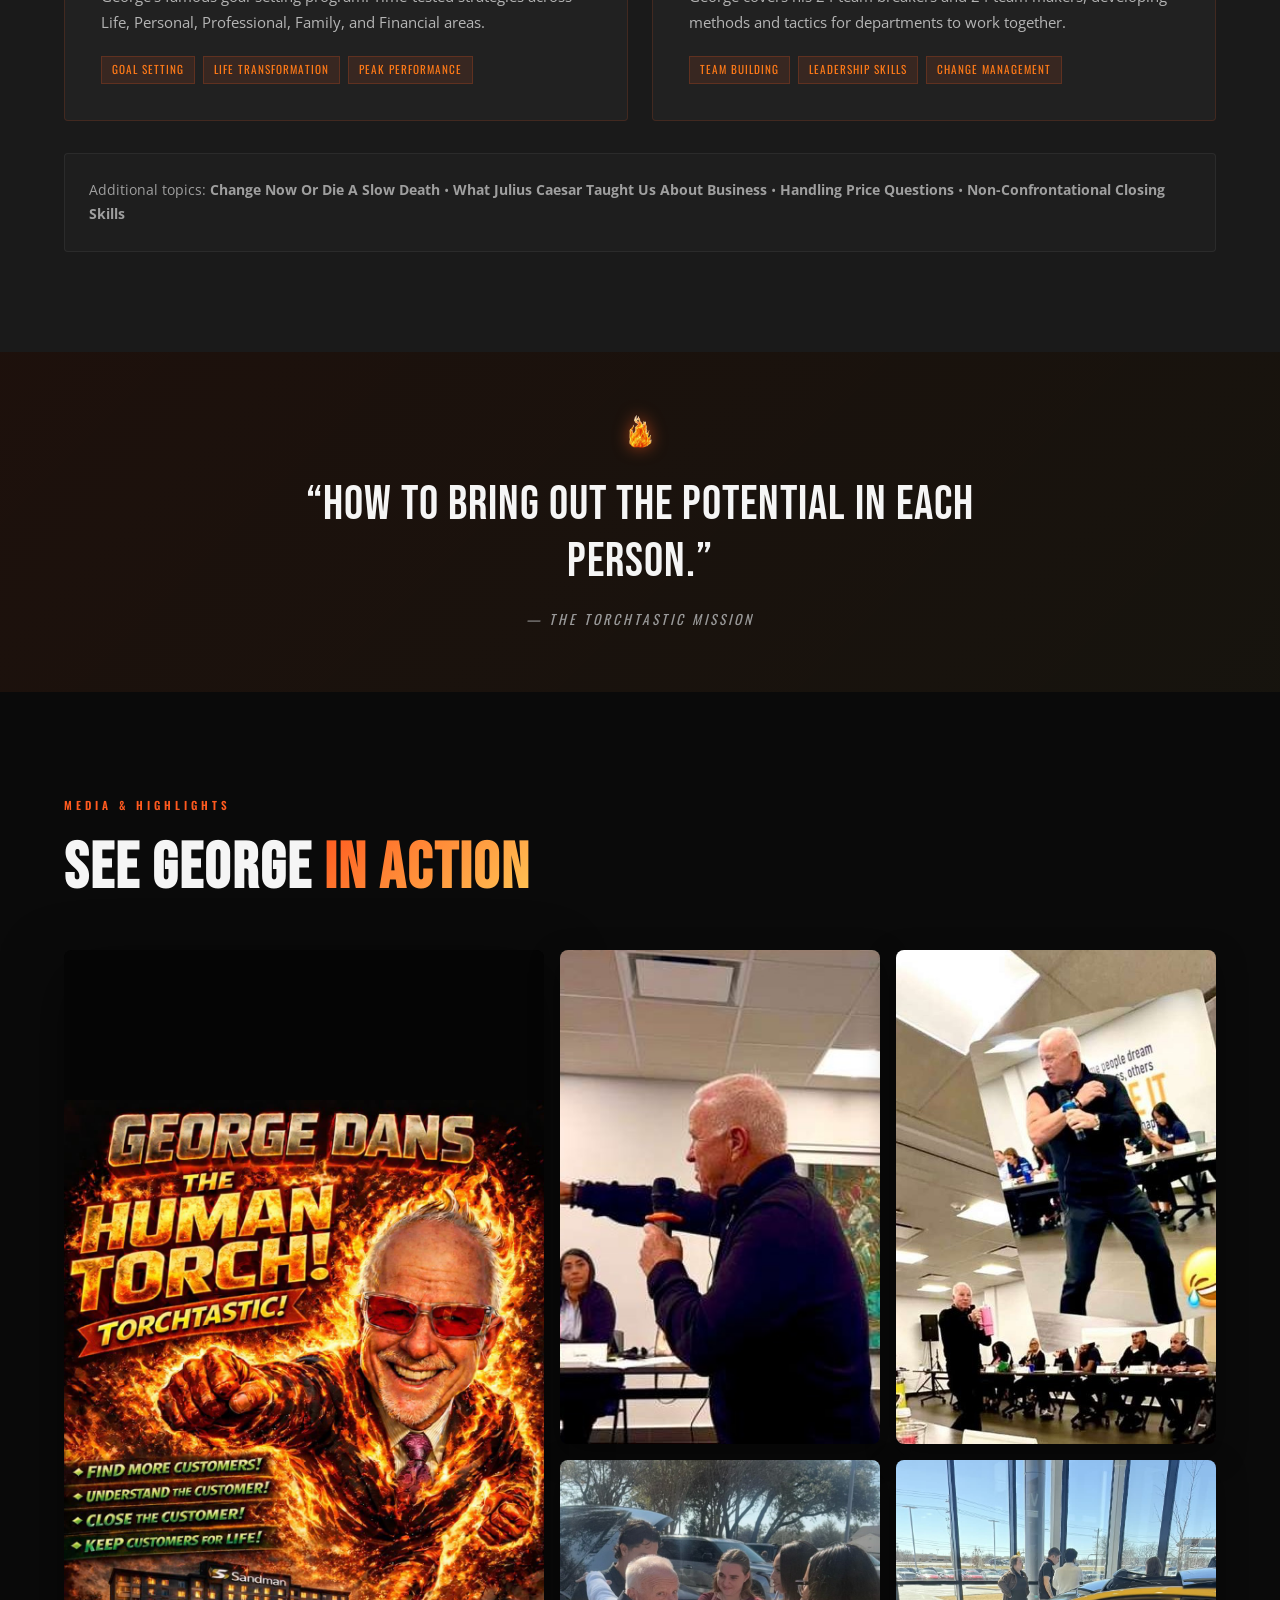
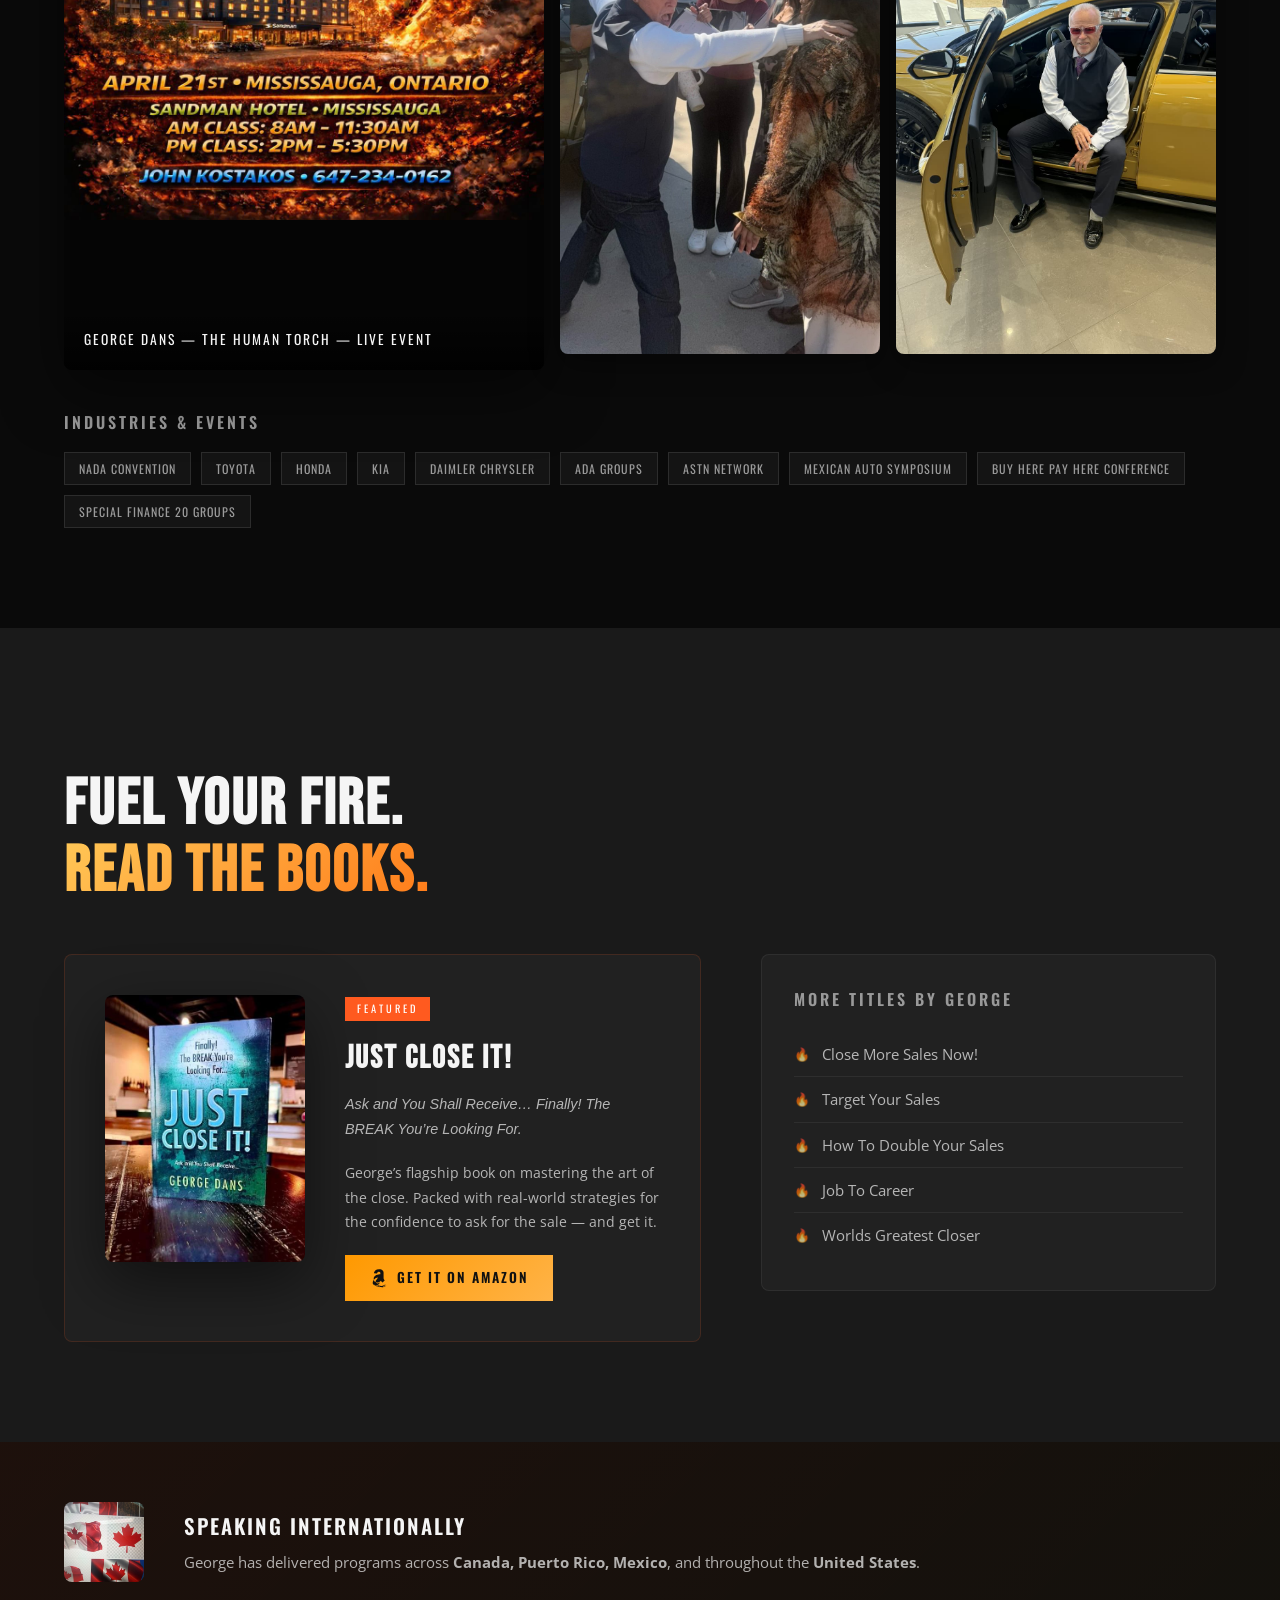
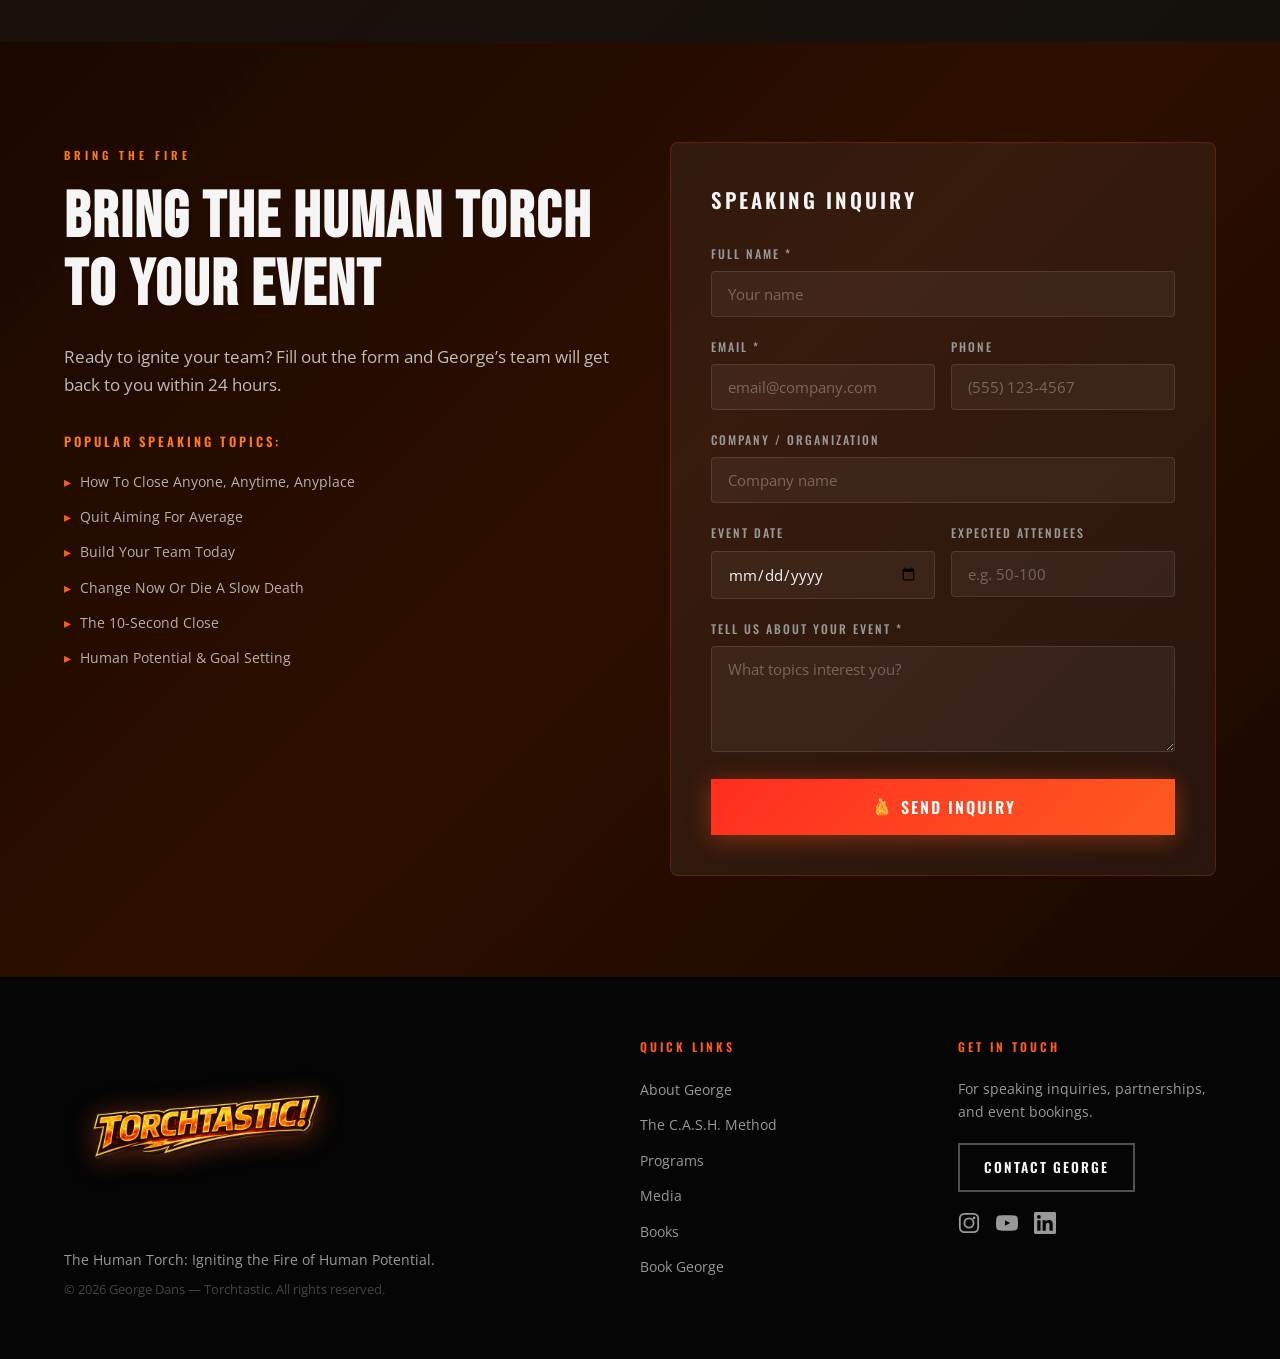
==== commit 64063cac: "Remove TikTok and Facebook social links from hero and footer" ====
--- a/index.html
+++ b/index.html
@@ -19,7 +19,7 @@
 </script>
 </head>
 <body>
-<nav id="navbar"><div class="nav-container"><a href="#hero" class="nav-logo"><img src="images/torchtastic-nav-logo.png" alt="Torchtastic" class="nav-logo-img"></a><button class="nav-toggle" id="navToggle" aria-label="Toggle navigation"><span></span><span></span><span></span></button><ul class="nav-links" id="navLinks"><li><a href="#about">About</a></li><li><a href="#method">The Method</a></li><li><a href="#programs">Programs</a></li><li><a href="#media">Media</a></li><li><a href="#books">Books</a></li><li><a href="#book-george" class="nav-cta">Book George</a></li></ul></div></nav>
+<nav id="navbar"><div class="nav-container"><a href="#hero" class="nhav-logo"><img src="images/torchtastic-nav-logo.png" alt="Torchtastic" class="nav-logo-img"></a><button class="nav-toggle" id="navToggle" aria-label="Toggle navigation"><span></span><span></span><span></span></button><ul class="nav-links" id="navLinks"><li><a href="#about">About</a></li><li><a href="#method">The Method</a></li><li><a href="#programs">Programs</a></li><li><a href="#media">Media</a></li><li><a href="#books">Books</a></li><li><a href="#book-george" class="nav-cta">Book George</a></li></ul></div></nav>
 
 <!-- HERO — SPLIT: Text Left / Logo Right -->
 <section id="hero">
@@ -40,9 +40,9 @@
       <div class="hero-social">
         <span class="hero-social-label">Follow the Fire:</span>
         <a href="https://www.instagram.com/georgedans1?utm_source=ig_web_button_share_sheet&igsh=ZDNlZDc0MzIxNw==" target="_blank" rel="noopener" aria-label="Instagram" class="social-link"><svg width="20" height="20" viewBox="0 0 24 24" fill="none" stroke="currentColor" stroke-width="2" stroke-linecap="round" stroke-linejoin="round"><rect x="2" y="2" width="20" height="20" rx="5"/><circle cx="12" cy="12" r="5"/><circle cx="17.5" cy="6.5" r="1.5" fill="currentColor" stroke="none"/></svg></a>
-        <a href="https://tiktok.com/" target="_blank" rel="noopener" aria-label="TikTok" class="social-link"><svg width="20" height="20" viewBox="0 0 24 24" fill="currentColor"><path d="M19.59 6.69a4.83 4.83 0 01-3.77-4.25V2h-3.45v13.67a2.89 2.89 0 01-2.88 2.5 2.89 2.89 0 01-2.89-2.89 2.89 2.89 0 012.89-2.89c.28 0 .54.04.79.1v-3.5a6.37 6.37 0 00-.79-.05A6.34 6.34 0 003.15 15.2a6.34 6.34 0 006.34 6.34 6.34 6.34 0 006.34-6.34V9.18a8.16 8.16 0 004.76 1.52V7.25a4.81 4.81 0 01-1-.56z"/></svg></a>
+       
         <a href="http://www.youtube.com/@Torchtastic26" target="_blank" rel="noopener" aria-label="YouTube" class="social-link"><svg width="20" height="20" viewBox="0 0 24 24" fill="currentColor"><path d="M23.5 6.19a3.02 3.02 0 00-2.12-2.14C19.5 3.5 12 3.5 12 3.5s-7.5 0-9.38.55A3.02 3.02 0 00.5 6.19 31.6 31.6 0 000 12a31.6 31.6 0 00.5 5.81 3.02 3.02 0 002.12 2.14c1.88.55 9.38.55 9.38.55s7.5 0 9.38-.55a3.02 3.02 0 002.12-2.14A31.6 31.6 0 0024 12a31.6 31.6 0 00-.5-5.81zM9.75 15.02V8.98L15.5 12l-5.75 3.02z"/></svg></a>
-        <a href="https://facebook.com/" target="_blank" rel="noopener" aria-label="Facebook" class="social-link"><svg width="20" height="20" viewBox="0 0 24 24" fill="currentColor"><path d="M24 12.07C24 5.41 18.63 0 12 0S0 5.41 0 12.07c0 6.03 4.39 11.02 10.13 11.93v-8.44H7.08v-3.49h3.04V9.41c0-3.02 1.79-4.69 4.53-4.69 1.31 0 2.68.24 2.68.24v2.97h-1.51c-1.49 0-1.95.93-1.95 1.89v2.26h3.33l-.53 3.49h-2.8v8.44C19.61 23.09 24 18.1 24 12.07z"/></svg></a>
+       
         <a href="https://www.linkedin.com/in/georgedans/" target="_blank" rel="noopener" aria-label="LinkedIn" class="social-link"><svg width="20" height="20" viewBox="0 0 24 24" fill="currentColor"><path d="M20.45 20.45h-3.55v-5.57c0-1.33-.02-3.04-1.85-3.04-1.85 0-2.13 1.45-2.13 2.94v5.67H9.37V9h3.41v1.56h.05c.48-.9 1.64-1.85 3.37-1.85 3.6 0 4.27 2.37 4.27 5.46v6.28zM5.34 7.43a2.06 2.06 0 110-4.12 2.06 2.06 0 010 4.12zM7.12 20.45H3.56V9h3.56v11.45zM22.22 0H1.77C.79 0 0 .77 0 1.72v20.56C0 23.23.79 24 1.77 24h20.45c.98 0 1.78-.77 1.78-1.72V1.72C24 .77 23.2 0 22.22 0z"/></svg></a>
       </div>
     </div>
@@ -181,9 +181,9 @@
   <div class="footer-contact"><h4>Get In Touch</h4><p>For speaking inquiries, partnerships, and event bookings.</p><a href="#book-george" class="btn btn-ghost btn-sm">Contact George</a>
     <div class="footer-social">
       <a href="https://www.instagram.com/georgedans1?utm_source=ig_web_button_share_sheet&igsh=ZDNlZDc0MzIxNw==" target="_blank" rel="noopener" aria-label="Instagram" class="social-link"><svg width="22" height="22" viewBox="0 0 24 24" fill="none" stroke="currentColor" stroke-width="2" stroke-linecap="round" stroke-linejoin="round"><rect x="2" y="2" width="20" height="20" rx="5"/><circle cx="12" cy="12" r="5"/><circle cx="17.5" cy="6.5" r="1.5" fill="currentColor" stroke="none"/></svg></a>
-      <a href="https://tiktok.com/" target="_blank" rel="noopener" aria-label="TikTok" class="social-link"><svg width="22" height="22" viewBox="0 0 24 24" fill="currentColor"><path d="M19.59 6.69a4.83 4.83 0 01-3.77-4.25V2h-3.45v13.67a2.89 2.89 0 01-2.88 2.5 2.89 2.89 0 01-2.89-2.89 2.89 2.89 0 012.89-2.89c.28 0 .54.04.79.1v-3.5a6.37 6.37 0 00-.79-.05A6.34 6.34 0 003.15 15.2a6.34 6.34 0 006.34 6.34 6.34 6.34 0 006.34-6.34V9.18a8.16 8.16 0 004.76 1.52V7.25a4.81 4.81 0 01-1-.56z"/></svg></a>
+     
       <a href="http://www.youtube.com/@Torchtastic26" target="_blank" rel="noopener" aria-label="YouTube" class="social-link"><svg width="22" height="22" viewBox="0 0 24 24" fill="currentColor"><path d="M23.5 6.19a3.02 3.02 0 00-2.12-2.14C19.5 3.5 12 3.5 12 3.5s-7.5 0-9.38.55A3.02 3.02 0 00.5 6.19 31.6 31.6 0 000 12a31.6 31.6 0 00.5 5.81 3.02 3.02 0 002.12 2.14c1.88.55 9.38.55 9.38.55s7.5 0 9.38-.55a3.02 3.02 0 002.12-2.14A31.6 31.6 0 0024 12a31.6 31.6 0 00-.5-5.81zM9.75 15.02V8.98L15.5 12l-5.75 3.02z"/></svg></a>
-      <a href="https://facebook.com/" target="_blank" rel="noopener" aria-label="Facebook" class="social-link"><svg width="22" height="22" viewBox="0 0 24 24" fill="currentColor"><path d="M24 12.07C24 5.41 18.63 0 12 0S0 5.41 0 12.07c0 6.03 4.39 11.02 10.13 11.93v-8.44H7.08v-3.49h3.04V9.41c0-3.02 1.79-4.69 4.53-4.69 1.31 0 2.68.24 2.68.24v2.97h-1.51c-1.49 0-1.95.93-1.95 1.89v2.26h3.33l-.53 3.49h-2.8v8.44C19.61 23.09 24 18.1 24 12.07z"/></svg></a>
+     
       <a href="https://www.linkedin.com/in/georgedans/" target="_blank" rel="noopener" aria-label="LinkedIn" class="social-link"><svg width="22" height="22" viewBox="0 0 24 24" fill="currentColor"><path d="M20.45 20.45h-3.55v-5.57c0-1.33-.02-3.04-1.85-3.04-1.85 0-2.13 1.45-2.13 2.94v5.67H9.37V9h3.41v1.56h.05c.48-.9 1.64-1.85 3.37-1.85 3.6 0 4.27 2.37 4.27 5.46v6.28zM5.34 7.43a2.06 2.06 0 110-4.12 2.06 2.06 0 010 4.12zM7.12 20.45H3.56V9h3.56v11.45zM22.22 0H1.77C.79 0 0 .77 0 1.72v20.56C0 23.23.79 24 1.77 24h20.45c.98 0 1.78-.77 1.78-1.72V1.72C24 .77 23.2 0 22.22 0z"/></svg></a>
     </div>
   </div>
--- a/css/style.css
+++ b/css/style.css
@@ -1,5 +1,5 @@
 :root{--fire:#FF5A1F;--flame:#FF2D20;--gold:#FFC857;--ember:#FF7A18;--black:#111;--charcoal:#1a1a1a;--dark:#0a0a0a;--white:#f5f5f5;--gray:#999;}
-*{margin:0;padding:0;box-sizing:border-box;}html{scroll-behavior:smooth;scroll-padding-top:80px;}body{font-family:'Open Sans',sans-serif;background:var(--dark);color:var(--white);line-height:1.6;overflow-x:hidden;-webkit-font-smoothing:antialiased;}img{max-width:100%;height:auto;display:block;}a{text-decoration:none;color:inherit;}ul{list-style:none;}.container{max-width:1200px;margin:0 auto;padding:0 24px;}
+*{margin:0;padding:0;box-sizing:border-box;}html{scroll-behavior:smooth;scroll-padding-top:120px;}body{font-family:'Open Sans',sans-serif;background:var(--dark);color:var(--white);line-height:1.6;overflow-x:hidden;-webkit-font-smoothing:antialiased;}img{max-width:100%;height:auto;display:block;}a{text-decoration:none;color:inherit;}ul{list-style:none;}.container{max-width:1200px;margin:0 auto;padding:0 24px;}
 
 /* BUTTONS */
 .btn{display:inline-flex;align-items:center;gap:8px;padding:16px 36px;font-family:'Oswald',sans-serif;font-size:1rem;font-weight:600;letter-spacing:2px;text-transform:uppercase;border:none;cursor:pointer;transition:all .3s;}
@@ -14,7 +14,7 @@
 #navbar{position:fixed;top:0;left:0;right:0;z-index:1000;background:rgba(10,10,10,.7);backdrop-filter:blur(24px);-webkit-backdrop-filter:blur(24px);border-bottom:1px solid rgba(255,90,31,.08);transition:all .3s;overflow:visible;}
 #navbar.scrolled{background:rgba(10,10,10,.95);border-bottom-color:rgba(255,90,31,.25);}
 .nav-container{max-width:1200px;margin:0 auto;padding:0 24px;display:flex;align-items:center;justify-content:space-between;height:120px;overflow:visible;}
-.nav-logo{display:inline-flex;align-items:center;text-decoration:none;transition:opacity .3s;overflow:visible;}.nav-logo-img{width:380px;height:auto;display:block;object-fit:contain;filter:drop-shadow(0 2px 8px rgba(255,80,0,.5));transition:filter .3s;}.nav-logo:hover .nav-logo-img{filter:drop-shadow(0 2px 16px rgba(255,120,0,.8)) brightness(1.1);}.nav-logo:hover{filter:brightness(1.2);}.logo-torch{background:linear-gradient(180deg,#FFF200 0%,#FFD700 15%,#FF8C00 45%,#FF4500 70%,#CC1100 100%);-webkit-background-clip:text;-webkit-text-fill-color:transparent;background-clip:text;filter:drop-shadow(0 2px 6px rgba(255,60,0,1)) drop-shadow(0 0 20px rgba(255,100,0,.9)) drop-shadow(0 0 40px rgba(200,30,0,.7));font-style:italic;font-weight:900;}.logo-tastic{background:linear-gradient(180deg,#FFF200 0%,#FFD700 15%,#FF8C00 45%,#FF4500 70%,#CC1100 100%);-webkit-background-clip:text;-webkit-text-fill-color:transparent;background-clip:text;filter:drop-shadow(0 2px 6px rgba(255,60,0,1)) drop-shadow(0 0 20px rgba(255,100,0,.9)) drop-shadow(0 0 40px rgba(200,30,0,.7));font-style:italic;letter-spacing:1px;font-weight:900;}.logo-bang{background:linear-gradient(180deg,#FFF200 0%,#FFD700 15%,#FF8C00 45%,#FF4500 70%,#CC1100 100%);-webkit-background-clip:text;-webkit-text-fill-color:transparent;background-clip:text;filter:drop-shadow(0 2px 6px rgba(255,60,0,1)) drop-shadow(0 0 20px rgba(255,100,0,.9)) drop-shadow(0 0 40px rgba(200,30,0,.7));font-style:italic;font-weight:900;}
+.nav-logo{display:inline-flex;align-items:center;text-decoration:none;transition:opacity .3s;overflow:visible;}.nav-logo-img{width:342px;height:auto;display:block;object-fit:contain;filter:drop-shadow(0 2px 8px rgba(255,80,0,.5));transition:filter .3s;}.nav-logo:hover .nav-logo-img{filter:drop-shadow(0 2px 16px rgba(255,120,0,.8)) brightness(1.1);}.nav-logo:hover{filter:brightness(1.2);}.logo-torch{background:linear-gradient(180deg,#FFF200 0%,#FFD700 15%,#FF8C00 45%,#FF4500 70%,#CC1100 100%);-webkit-background-clip:text;-webkit-text-fill-color:transparent;background-clip:text;filter:drop-shadow(0 2px 6px rgba(255,60,0,1)) drop-shadow(0 0 20px rgba(255,100,0,.9)) drop-shadow(0 0 40px rgba(200,30,0,.7));font-style:italic;font-weight:900;}.logo-tastic{background:linear-gradient(180deg,#FFF200 0%,#FFD700 15%,#FF8C00 45%,#FF4500 70%,#CC1100 100%);-webkit-background-clip:text;-webkit-text-fill-color:transparent;background-clip:text;filter:drop-shadow(0 2px 6px rgba(255,60,0,1)) drop-shadow(0 0 20px rgba(255,100,0,.9)) drop-shadow(0 0 40px rgba(200,30,0,.7));font-style:italic;letter-spacing:1px;font-weight:900;}.logo-bang{background:linear-gradient(180deg,#FFF200 0%,#FFD700 15%,#FF8C00 45%,#FF4500 70%,#CC1100 100%);-webkit-background-clip:text;-webkit-text-fill-color:transparent;background-clip:text;filter:drop-shadow(0 2px 6px rgba(255,60,0,1)) drop-shadow(0 0 20px rgba(255,100,0,.9)) drop-shadow(0 0 40px rgba(200,30,0,.7));font-style:italic;font-weight:900;}
 .nav-links{display:flex;align-items:center;gap:32px;}
 .nav-links a{font-family:'Oswald',sans-serif;font-size:.85rem;font-weight:500;letter-spacing:2px;text-transform:uppercase;color:var(--gray);transition:color .3s;}.nav-links a:hover{color:var(--fire);}
 .nav-cta{background:linear-gradient(135deg,var(--flame),var(--fire));color:#fff!important;padding:10px 24px;border-radius:4px;}.nav-cta:hover{box-shadow:0 4px 20px rgba(255,90,31,.4);}
@@ -196,7 +196,7 @@
 /* FOOTER */
 #footer{background:#050505;padding:60px 0;border-top:1px solid rgba(255,90,31,.1);}
 .footer-grid{display:grid;grid-template-columns:2fr 1fr 1fr;gap:60px;}
-.footer-logo{font-family:'Bebas Neue',cursive;font-size:1.8rem;letter-spacing:2px;transform:skewX(-6deg);display:inline-block;margin-bottom:16px;}
+.footer-logo{display:inline-block;margin-bottom:16px;}.footer-logo-img{width:280px;height:auto;display:block;object-fit:contain;filter:drop-shadow(0 2px 12px rgba(255,90,31,.35));}
 .footer-tagline{color:var(--gray);font-size:.9rem;margin-bottom:8px;line-height:1.6;}
 .footer-copy{color:rgba(255,255,255,.25);font-size:.8rem;}
 .footer-links h4,.footer-contact h4{font-family:'Oswald',sans-serif;font-size:.75rem;font-weight:600;letter-spacing:3px;color:var(--fire);text-transform:uppercase;margin-bottom:20px;}
@@ -224,12 +224,12 @@
                       .footer-grid{grid-template-columns:1fr 1fr;}
                       }
                       @media(max-width:768px){
-                        .hero-split{flex-direction:column;padding:100px 24px 60px;text-align:center;}
-                          .hero-character{width:min(340px,90vw);order:-1;margin-bottom:8px;}
+                        .hero-split{flex-direction:column;padding:130px 24px 60px;text-align:center;}
+                          .nav-container{height:80px;}.nav-logo-img{width:308px;}.hero-character{width:min(300px,85vw);order:-1;margin-bottom:8px;}
                             .hero-social{justify-content:center;}
                               .hero-ctas{justify-content:center;}
                                 .hero-badge{font-size:.6rem;}
-                                  .nav-links{display:none;flex-direction:column;position:absolute;top:72px;left:0;right:0;background:rgba(10,10,10,.98);padding:24px;gap:0;}
+                                  .nav-links{display:none;flex-direction:column;position:absolute;top:120px;left:0;right:0;background:rgba(10,10,10,.98);padding:24px;gap:0;}
                                     .nav-links.open{display:flex;}
                                       .nav-links li{border-bottom:1px solid rgba(255,255,255,.06);}
                                         .nav-links a{padding:16px 0;font-size:.9rem;}
@@ -255,7 +255,7 @@
                                                                                 .form-row{grid-template-columns:1fr;}
                                                                                 }
                                                                                 @media(max-width:480px){
-                                                                                  .hero-split{padding:90px 16px 50px;gap:12px;}
+                                                                                  .hero-split{padding:130px 16px 50px;gap:12px;}
                                                                                     .hero-logo-img{width:clamp(120px,28vw,170px);}
                                                                                       .hero-line1{font-size:1.4rem;}
                                                                                         .hero-line2{font-size:2.2rem;}
@@ -272,7 +272,7 @@
 
                                                                                                           /* Small phones */
                                                                                                           @media(max-width:480px){
-                                                                                                            .hero-split{padding:90px 16px 50px;gap:12px;}
+                                                                                                            .hero-split{padding:130px 16px 50px;gap:12px;}
                                                                                                               .hero-logo-img{width:clamp(120px,28vw,170px);}
                                                                                                                 .hero-line1{font-size:1.4rem;}
                                                                                                                   .hero-line2{font-size:2.2rem;}
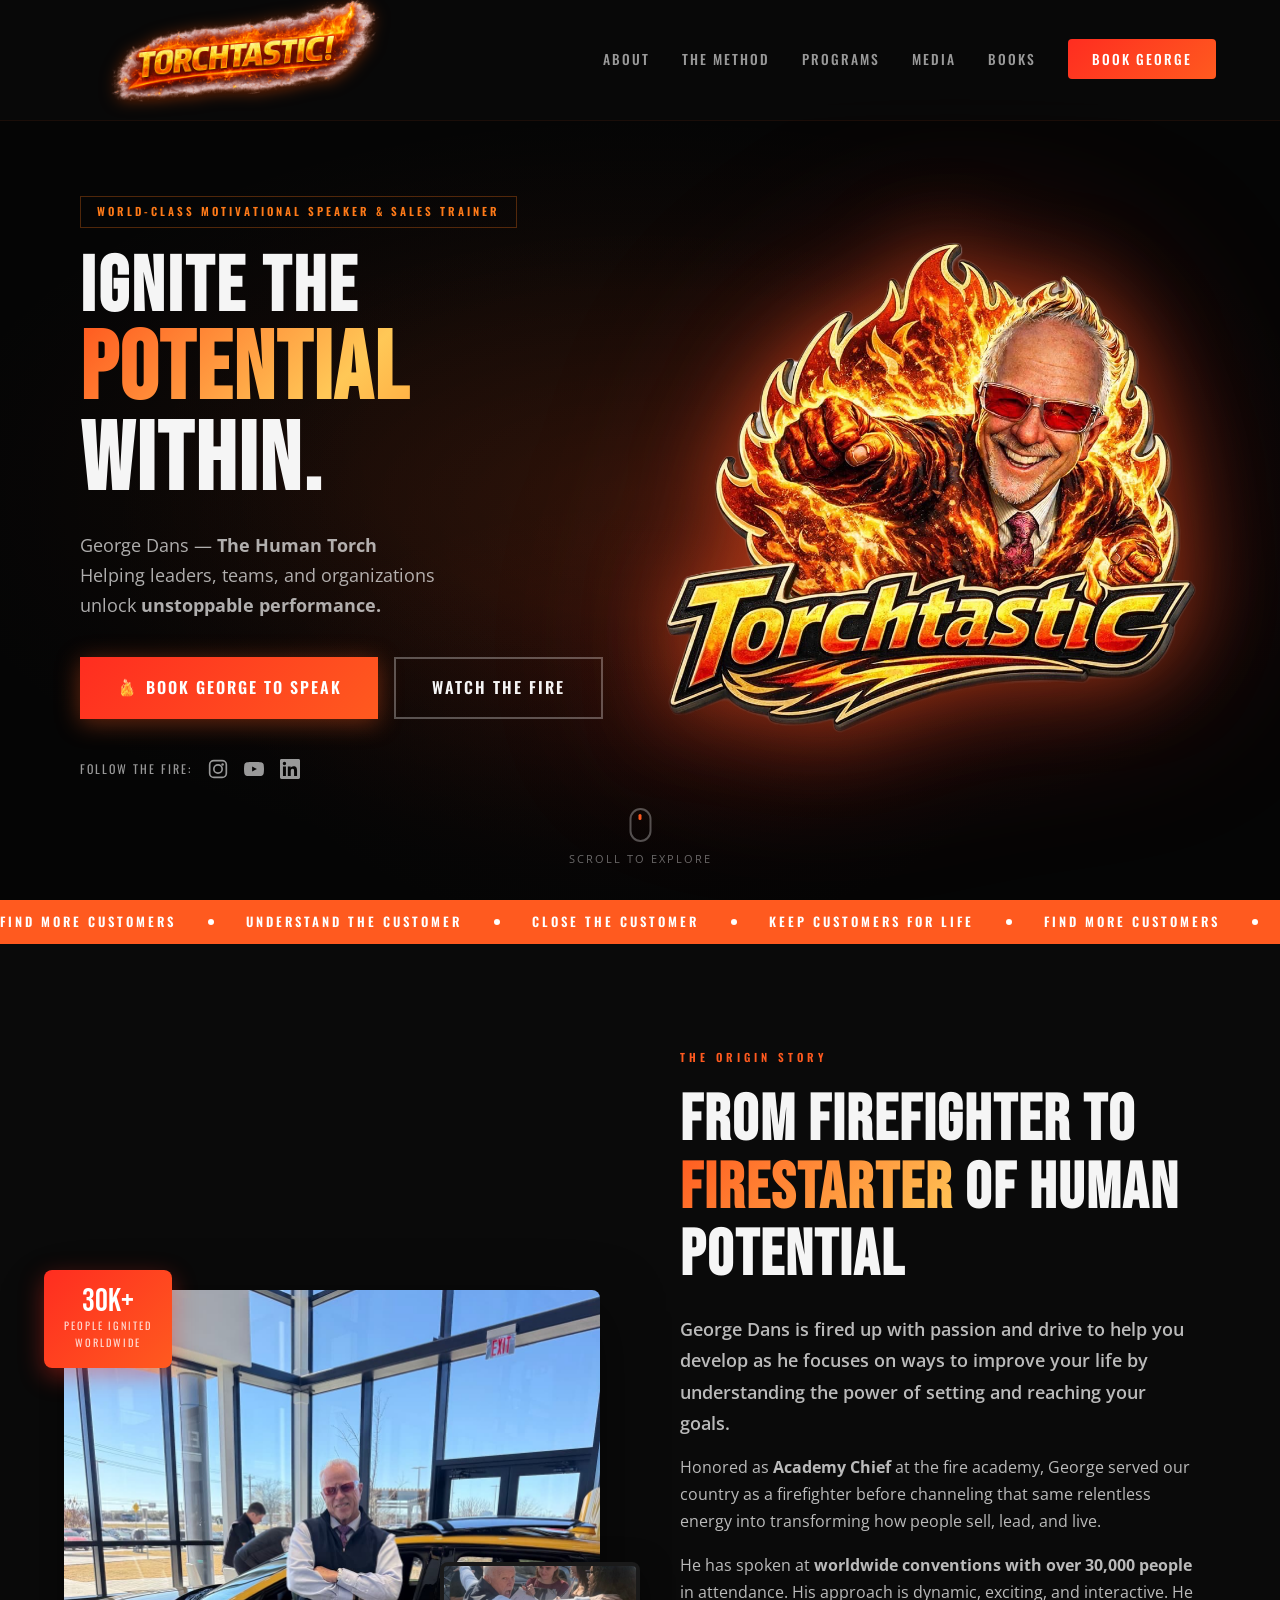
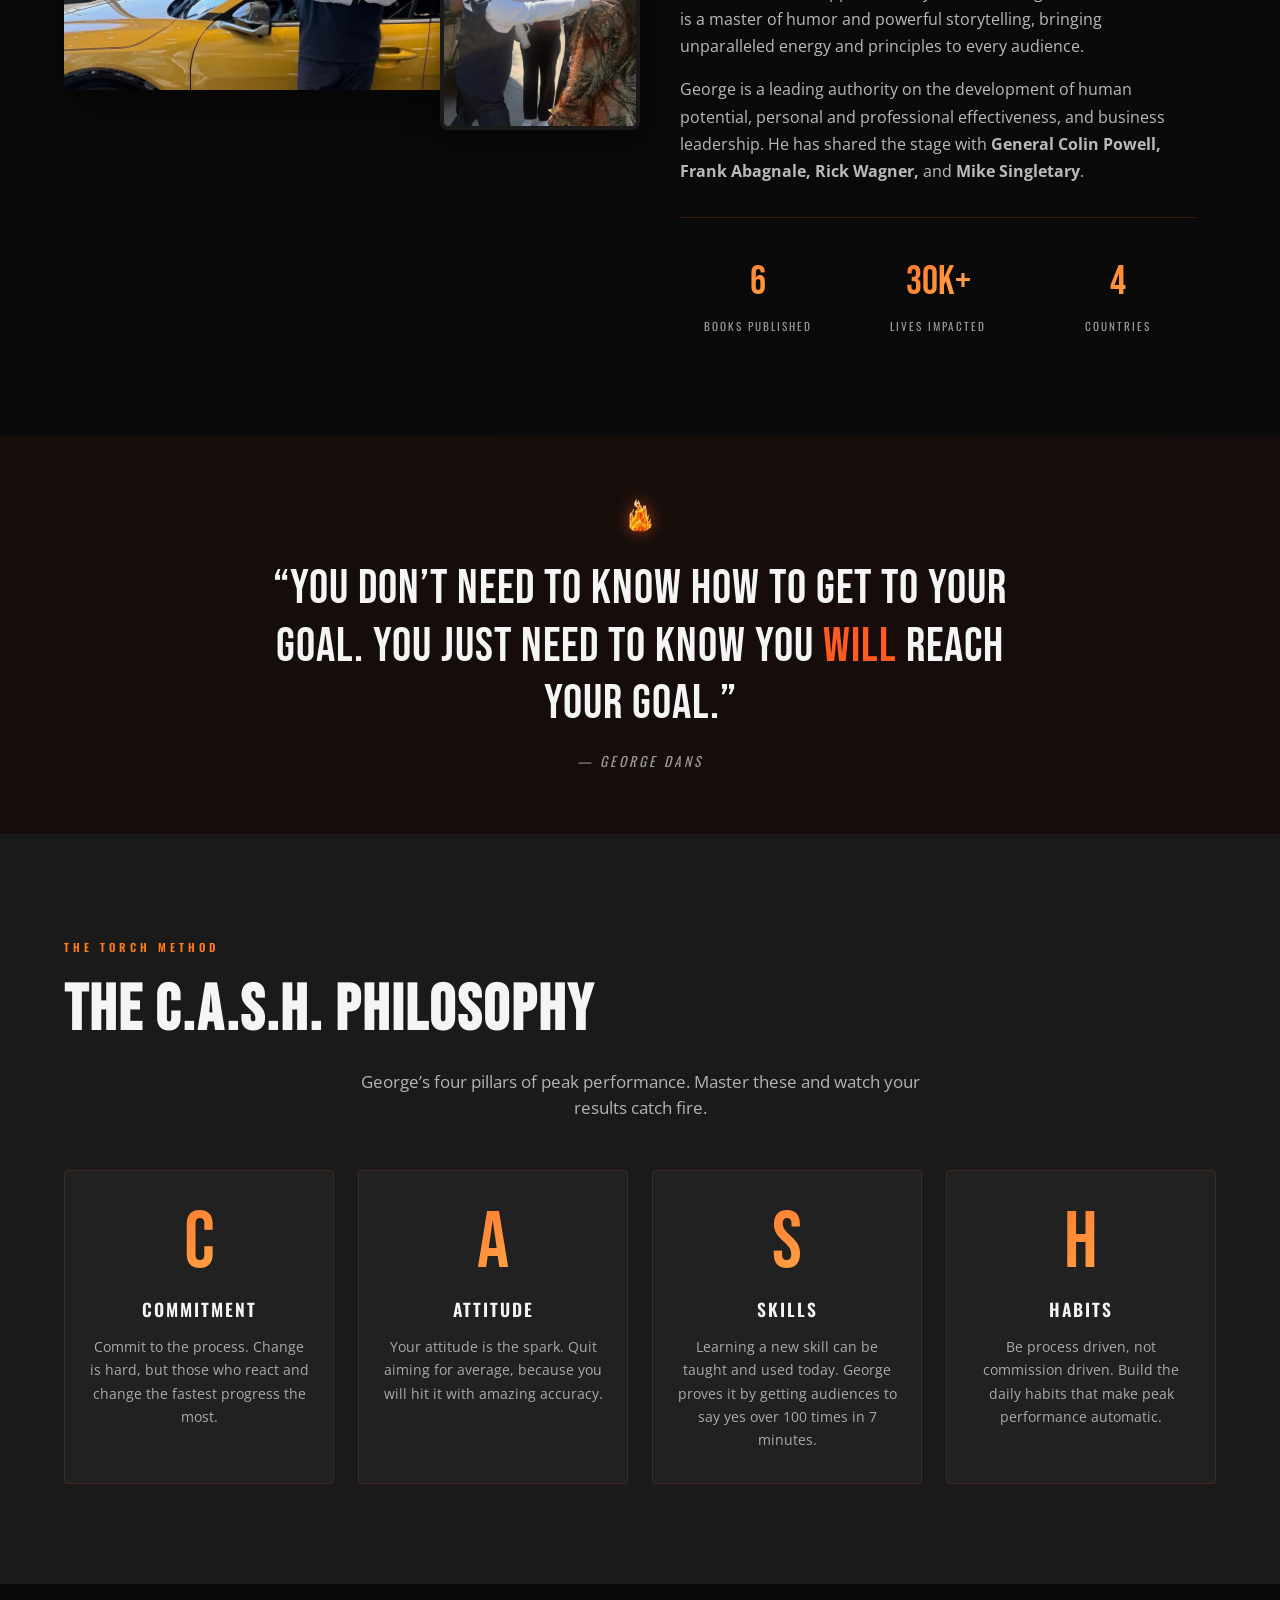
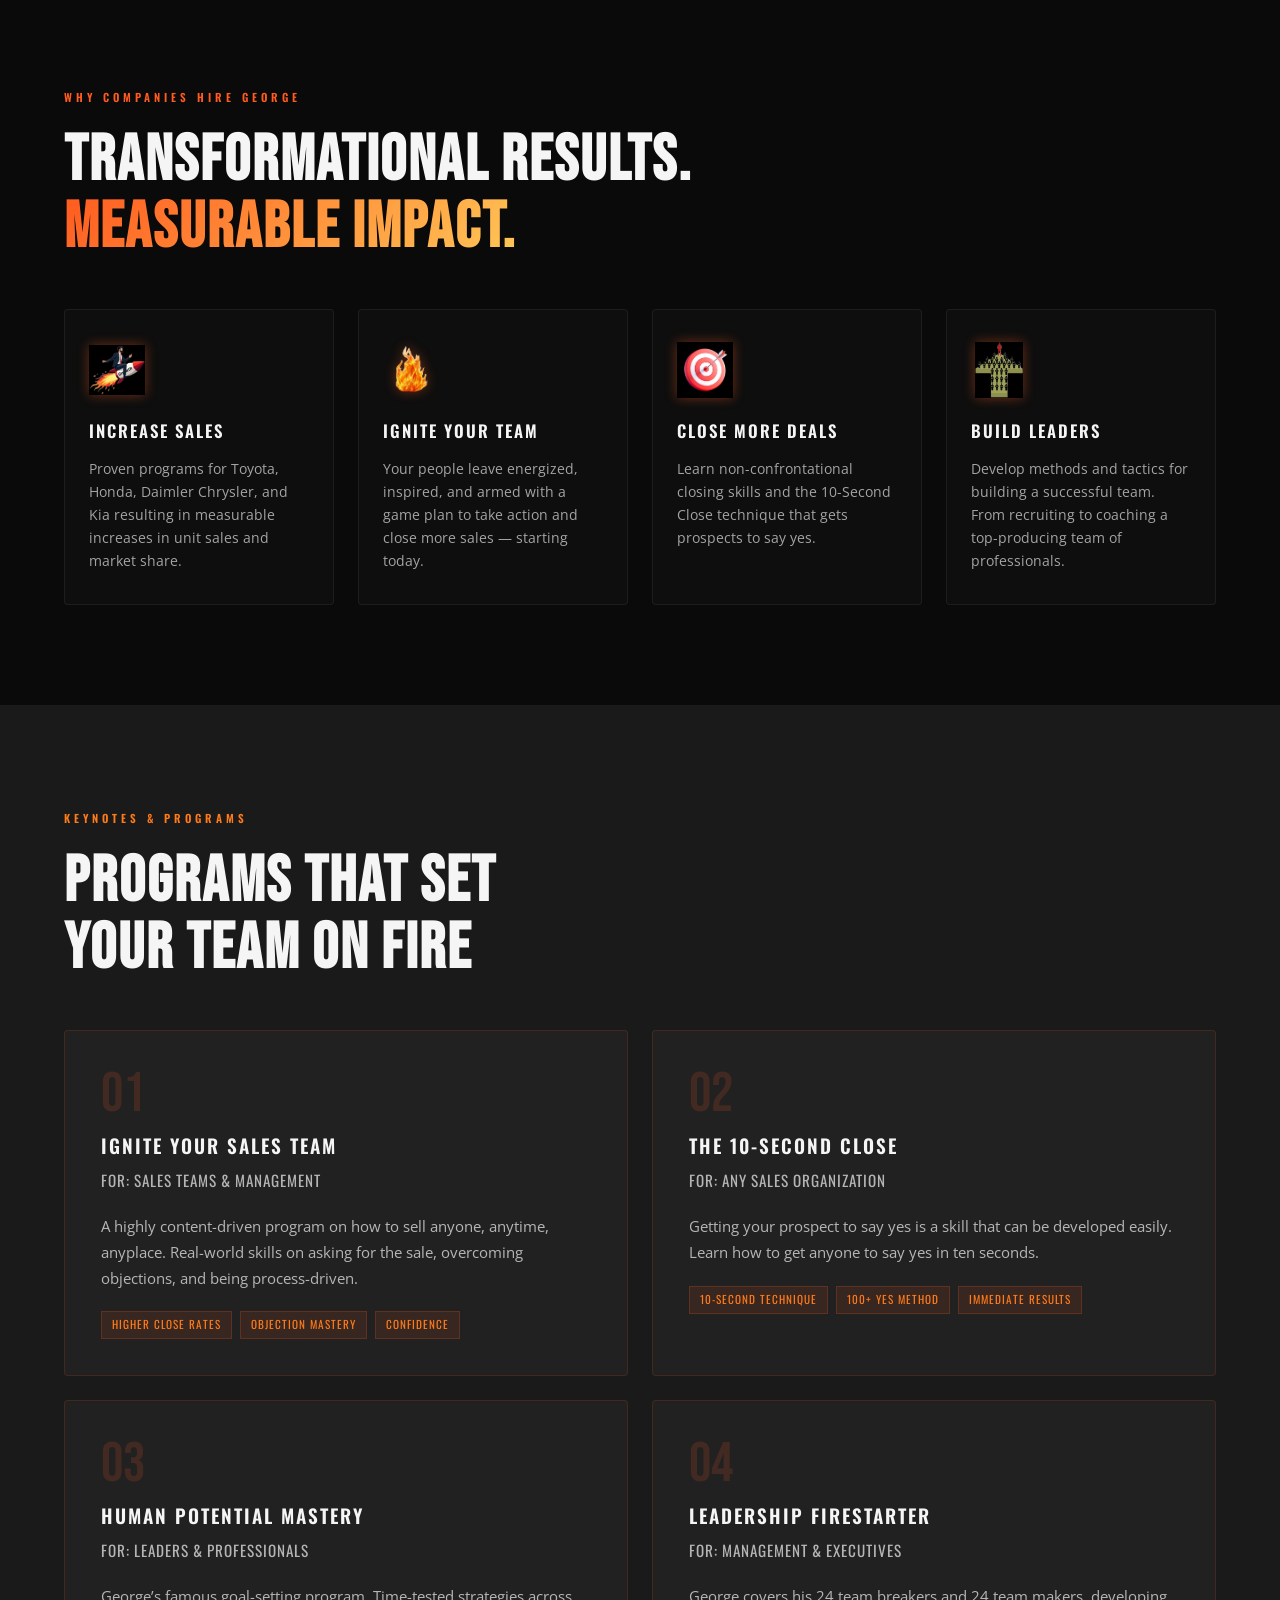
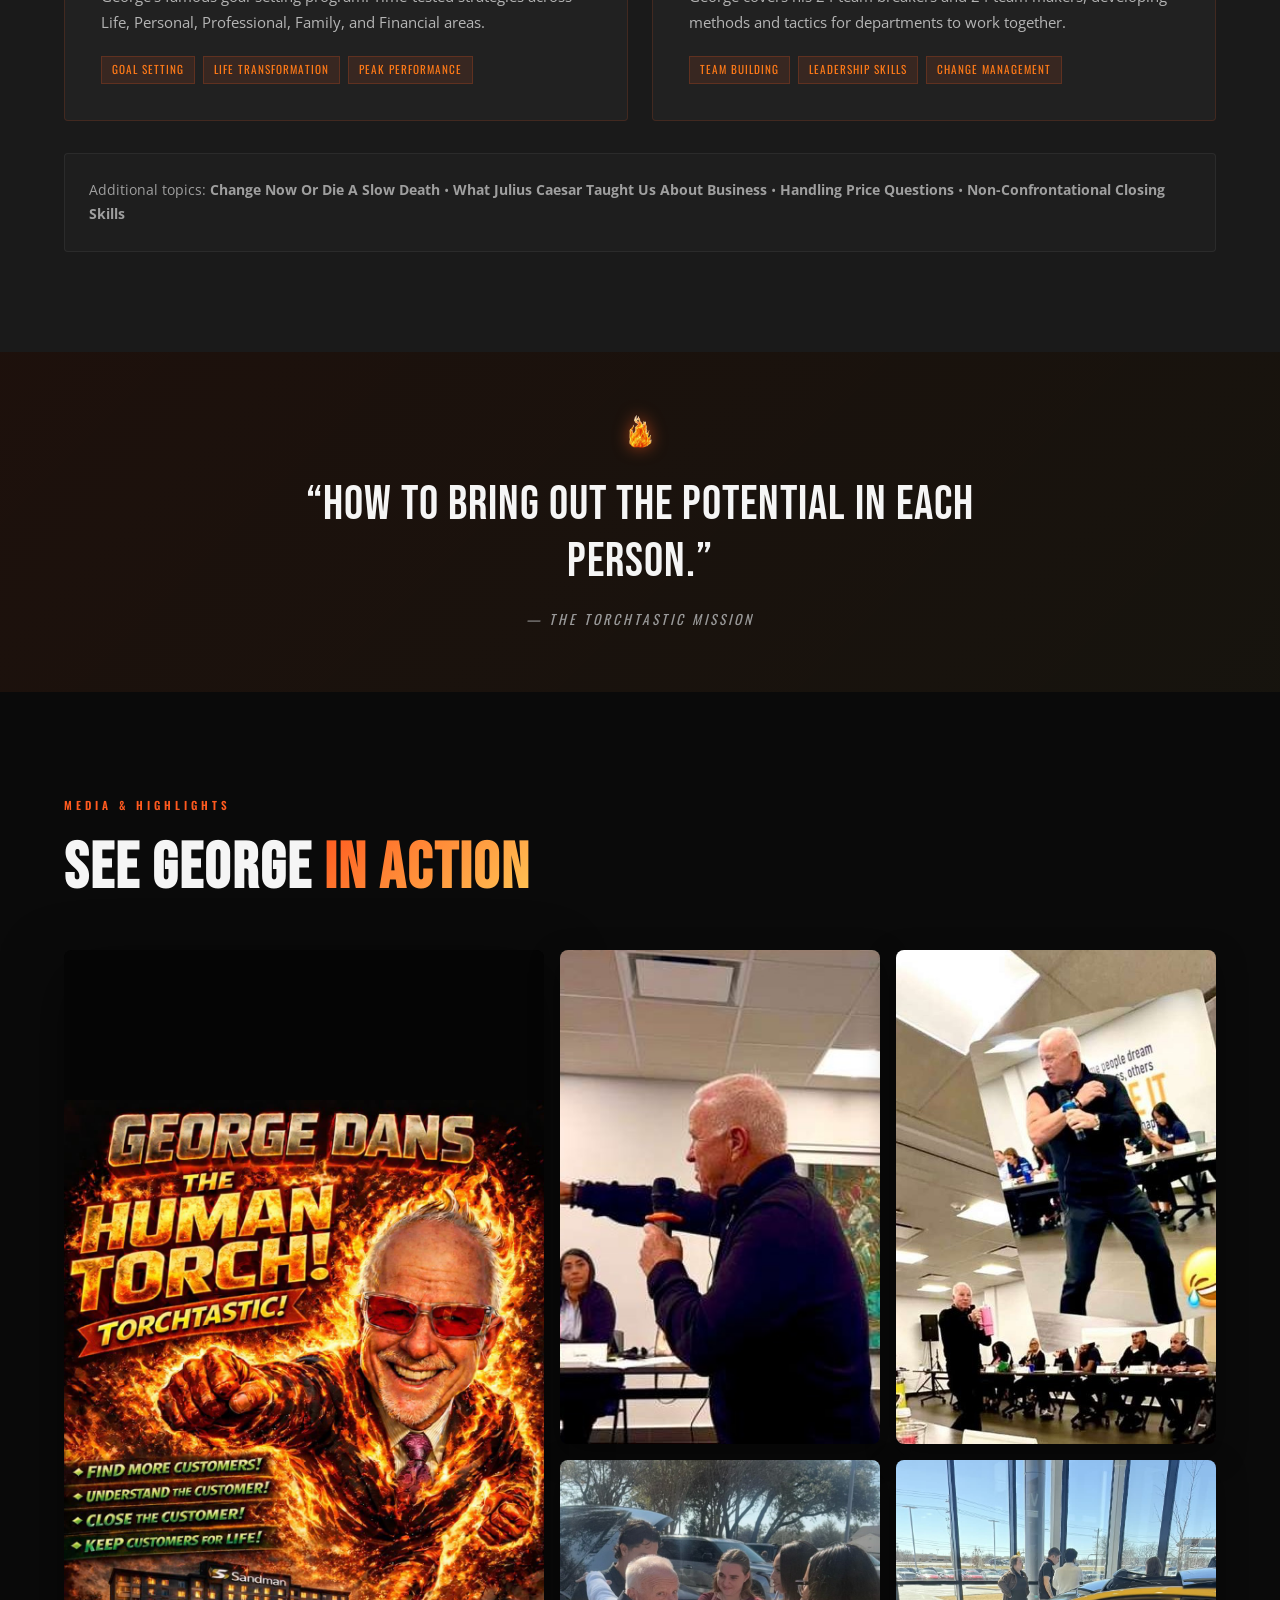
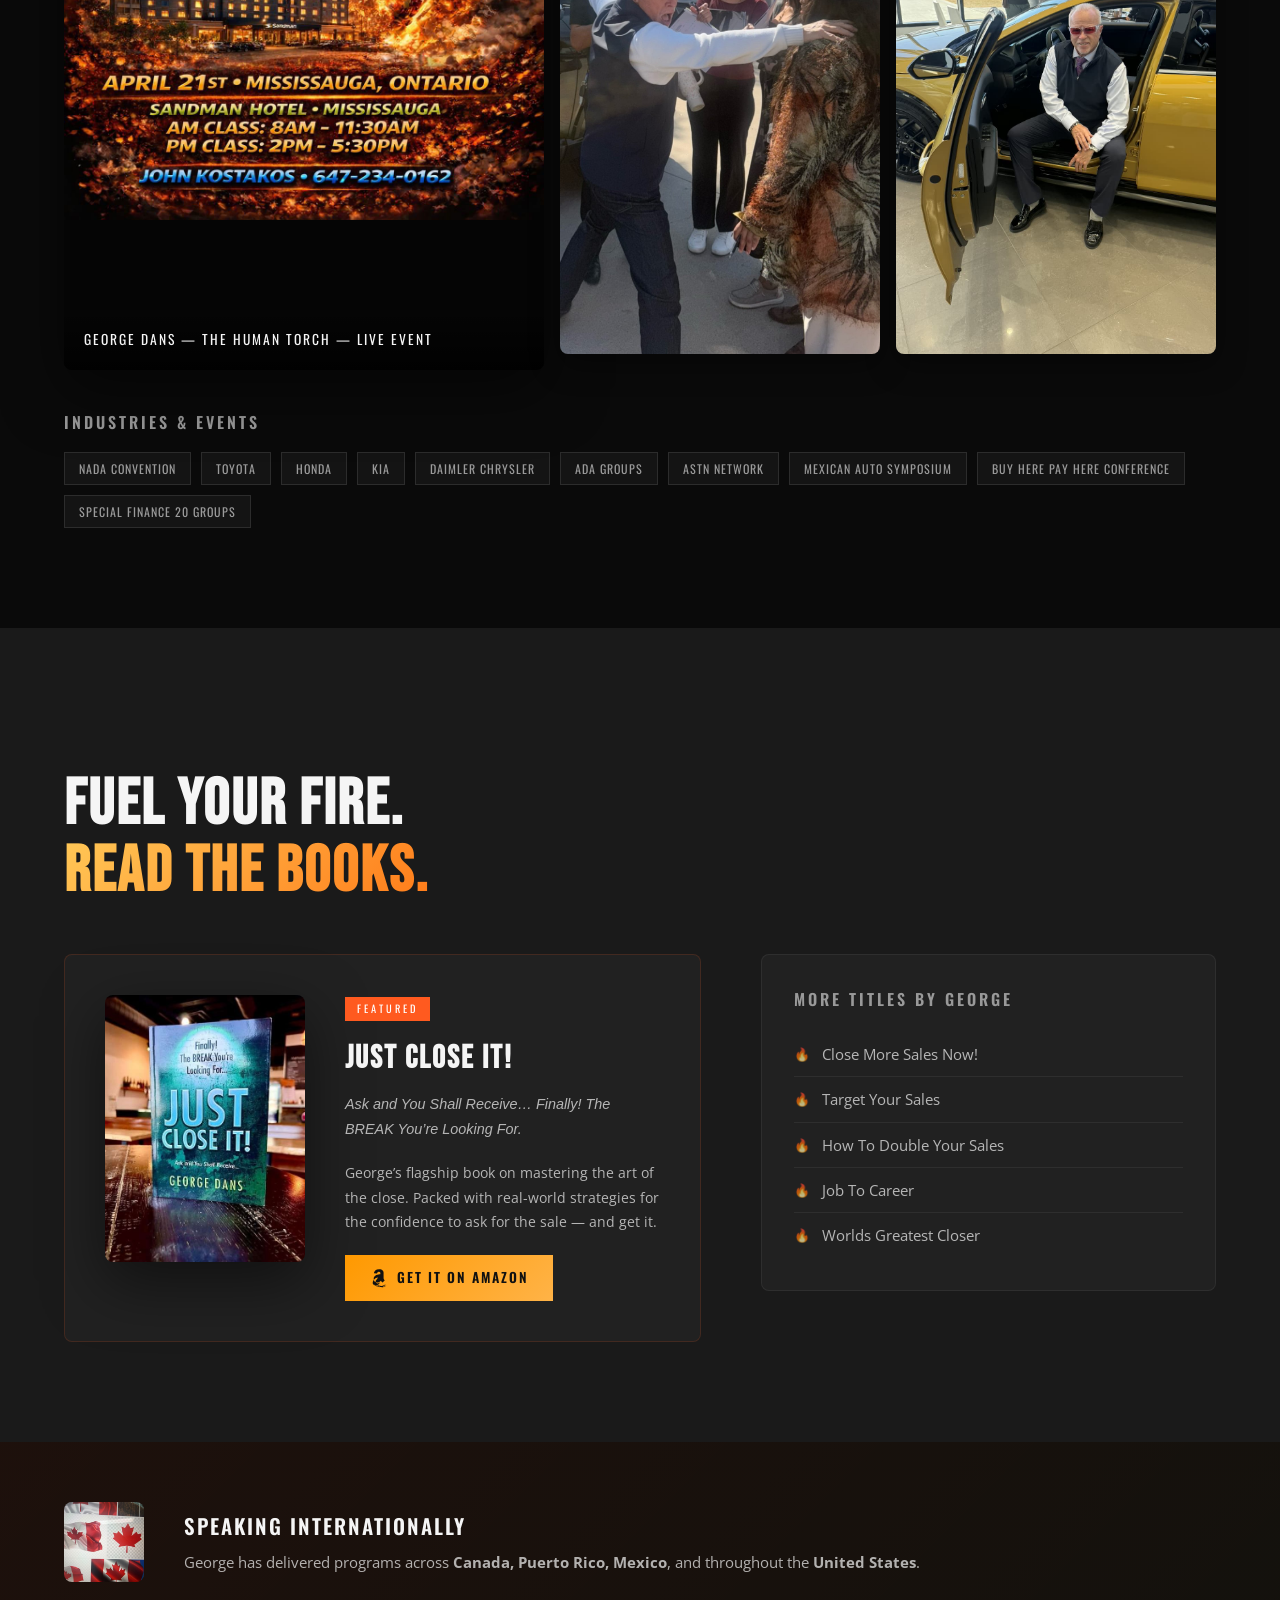
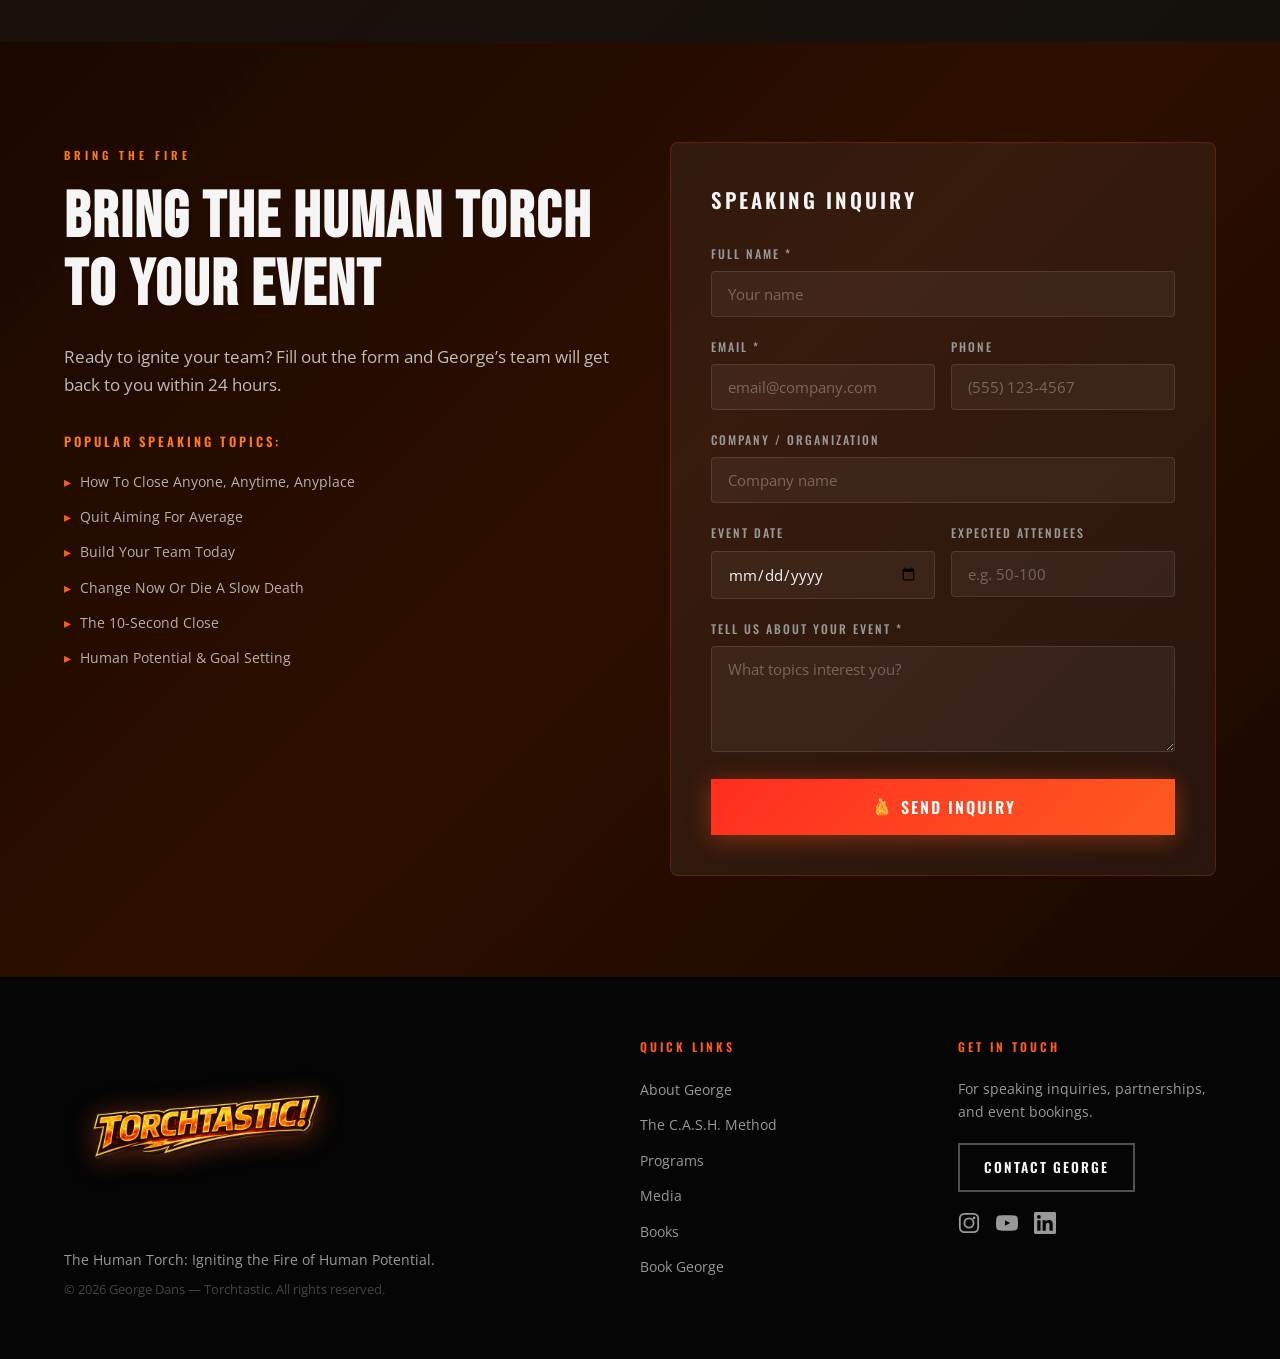
==== commit 6c208511: "Fix nav logo class typo: nhav-logo -> nav-logo (restores hover glow effect)" ====
--- a/index.html
+++ b/index.html
@@ -19,7 +19,7 @@
 </script>
 </head>
 <body>
-<nav id="navbar"><div class="nav-container"><a href="#hero" class="nhav-logo"><img src="images/torchtastic-nav-logo.png" alt="Torchtastic" class="nav-logo-img"></a><button class="nav-toggle" id="navToggle" aria-label="Toggle navigation"><span></span><span></span><span></span></button><ul class="nav-links" id="navLinks"><li><a href="#about">About</a></li><li><a href="#method">The Method</a></li><li><a href="#programs">Programs</a></li><li><a href="#media">Media</a></li><li><a href="#books">Books</a></li><li><a href="#book-george" class="nav-cta">Book George</a></li></ul></div></nav>
+<nav id="navbar"><div class="nav-container"><a href="#hero" class="nav-logo"><img src="images/torchtastic-nav-logo.png" alt="Torchtastic" class="nav-logo-img"></a><button class="nav-toggle" id="navToggle" aria-label="Toggle navigation"><span></span><span></span><span></span></button><ul class="nav-links" id="navLinks"><li><a href="#about">About</a></li><li><a href="#method">The Method</a></li><li><a href="#programs">Programs</a></li><li><a href="#media">Media</a></li><li><a href="#books">Books</a></li><li><a href="#book-george" class="nav-cta">Book George</a></li></ul></div></nav>
 
 <!-- HERO — SPLIT: Text Left / Logo Right -->
 <section id="hero">
--- a/css/style.css
+++ b/css/style.css
@@ -14,7 +14,7 @@
 #navbar{position:fixed;top:0;left:0;right:0;z-index:1000;background:rgba(10,10,10,.7);backdrop-filter:blur(24px);-webkit-backdrop-filter:blur(24px);border-bottom:1px solid rgba(255,90,31,.08);transition:all .3s;overflow:visible;}
 #navbar.scrolled{background:rgba(10,10,10,.95);border-bottom-color:rgba(255,90,31,.25);}
 .nav-container{max-width:1200px;margin:0 auto;padding:0 24px;display:flex;align-items:center;justify-content:space-between;height:120px;overflow:visible;}
-.nav-logo{display:inline-flex;align-items:center;text-decoration:none;transition:opacity .3s;overflow:visible;}.nav-logo-img{width:342px;height:auto;display:block;object-fit:contain;filter:drop-shadow(0 2px 8px rgba(255,80,0,.5));transition:filter .3s;}.nav-logo:hover .nav-logo-img{filter:drop-shadow(0 2px 16px rgba(255,120,0,.8)) brightness(1.1);}.nav-logo:hover{filter:brightness(1.2);}.logo-torch{background:linear-gradient(180deg,#FFF200 0%,#FFD700 15%,#FF8C00 45%,#FF4500 70%,#CC1100 100%);-webkit-background-clip:text;-webkit-text-fill-color:transparent;background-clip:text;filter:drop-shadow(0 2px 6px rgba(255,60,0,1)) drop-shadow(0 0 20px rgba(255,100,0,.9)) drop-shadow(0 0 40px rgba(200,30,0,.7));font-style:italic;font-weight:900;}.logo-tastic{background:linear-gradient(180deg,#FFF200 0%,#FFD700 15%,#FF8C00 45%,#FF4500 70%,#CC1100 100%);-webkit-background-clip:text;-webkit-text-fill-color:transparent;background-clip:text;filter:drop-shadow(0 2px 6px rgba(255,60,0,1)) drop-shadow(0 0 20px rgba(255,100,0,.9)) drop-shadow(0 0 40px rgba(200,30,0,.7));font-style:italic;letter-spacing:1px;font-weight:900;}.logo-bang{background:linear-gradient(180deg,#FFF200 0%,#FFD700 15%,#FF8C00 45%,#FF4500 70%,#CC1100 100%);-webkit-background-clip:text;-webkit-text-fill-color:transparent;background-clip:text;filter:drop-shadow(0 2px 6px rgba(255,60,0,1)) drop-shadow(0 0 20px rgba(255,100,0,.9)) drop-shadow(0 0 40px rgba(200,30,0,.7));font-style:italic;font-weight:900;}
+.nav-logo{display:inline-flex;align-items:center;text-decoration:none;transition:opacity .3s;overflow:visible;}.nav-logo-img{width:342px;height:auto;display:block;object-fit:contain;filter:drop-shadow(0 2px 8px rgba(255,80,0,.5));transition:filter .3s;}.nav-logo:hover .nav-logo-img{filter:drop-shadow(0 2px 16px rgba(255,120,0,.8)) brightness(1.1);}.logo-torch{background:linear-gradient(180deg,#FFF200 0%,#FFD700 15%,#FF8C00 45%,#FF4500 70%,#CC1100 100%);-webkit-background-clip:text;-webkit-text-fill-color:transparent;background-clip:text;filter:drop-shadow(0 2px 6px rgba(255,60,0,1)) drop-shadow(0 0 20px rgba(255,100,0,.9)) drop-shadow(0 0 40px rgba(200,30,0,.7));font-style:italic;font-weight:900;}.logo-tastic{background:linear-gradient(180deg,#FFF200 0%,#FFD700 15%,#FF8C00 45%,#FF4500 70%,#CC1100 100%);-webkit-background-clip:text;-webkit-text-fill-color:transparent;background-clip:text;filter:drop-shadow(0 2px 6px rgba(255,60,0,1)) drop-shadow(0 0 20px rgba(255,100,0,.9)) drop-shadow(0 0 40px rgba(200,30,0,.7));font-style:italic;letter-spacing:1px;font-weight:900;}.logo-bang{background:linear-gradient(180deg,#FFF200 0%,#FFD700 15%,#FF8C00 45%,#FF4500 70%,#CC1100 100%);-webkit-background-clip:text;-webkit-text-fill-color:transparent;background-clip:text;filter:drop-shadow(0 2px 6px rgba(255,60,0,1)) drop-shadow(0 0 20px rgba(255,100,0,.9)) drop-shadow(0 0 40px rgba(200,30,0,.7));font-style:italic;font-weight:900;}
 .nav-links{display:flex;align-items:center;gap:32px;}
 .nav-links a{font-family:'Oswald',sans-serif;font-size:.85rem;font-weight:500;letter-spacing:2px;text-transform:uppercase;color:var(--gray);transition:color .3s;}.nav-links a:hover{color:var(--fire);}
 .nav-cta{background:linear-gradient(135deg,var(--flame),var(--fire));color:#fff!important;padding:10px 24px;border-radius:4px;}.nav-cta:hover{box-shadow:0 4px 20px rgba(255,90,31,.4);}
@@ -30,7 +30,7 @@
 .hero-embers{position:absolute;inset:0;z-index:1;pointer-events:none;}
 .particle{position:absolute;border-radius:50%;opacity:0;}
 
-.hero-split{position:relative;z-index:2;display:flex;align-items:center;justify-content:space-between;width:100%;max-width:1200px;margin:0 auto;padding:120px 40px 80px;gap:40px;min-height:100vh;}
+.hero-split{position:relative;z-index:2;display:flex;align-items:center;justify-content:space-between;width:100%;max-width:1200px;margin:0 auto;padding:155px 40px 80px;gap:40px;min-height:100vh;}
 
 /* LEFT TEXT */
 .hero-text{flex:1;max-width:560px;animation:fade-in-up .6s .2s both;}
@@ -225,12 +225,12 @@
                       }
                       @media(max-width:768px){
                         .hero-split{flex-direction:column;padding:130px 24px 60px;text-align:center;}
-                          .nav-container{height:80px;}.nav-logo-img{width:308px;}.hero-character{width:min(300px,85vw);order:-1;margin-bottom:8px;}
-                            .hero-social{justify-content:center;}
+                          .nav-container{height:80px;overflow:visible;}.nav-logo-img{width:220px;}.hero-character{width:min(300px,85vw);order:-1;margin-bottom:8px;}
+                            .hero-social{justify-content:center;}.nav-cta{background:none!important;color:var(--white)!important;padding:16px 0!important;border-radius:0;box-shadow:none!important;font-size:.9rem;}
                               .hero-ctas{justify-content:center;}
                                 .hero-badge{font-size:.6rem;}
-                                  .nav-links{display:none;flex-direction:column;position:absolute;top:120px;left:0;right:0;background:rgba(10,10,10,.98);padding:24px;gap:0;}
-                                    .nav-links.open{display:flex;}
+                                  .nav-links{display:none;flex-direction:column;position:absolute;top:80px;left:0;right:0;background:rgba(10,10,10,.98);padding:24px;gap:0;}
+                                    .nav-links.active{display:flex;}
                                       .nav-links li{border-bottom:1px solid rgba(255,255,255,.06);}
                                         .nav-links a{padding:16px 0;font-size:.9rem;}
                                           .nav-toggle{display:flex;}
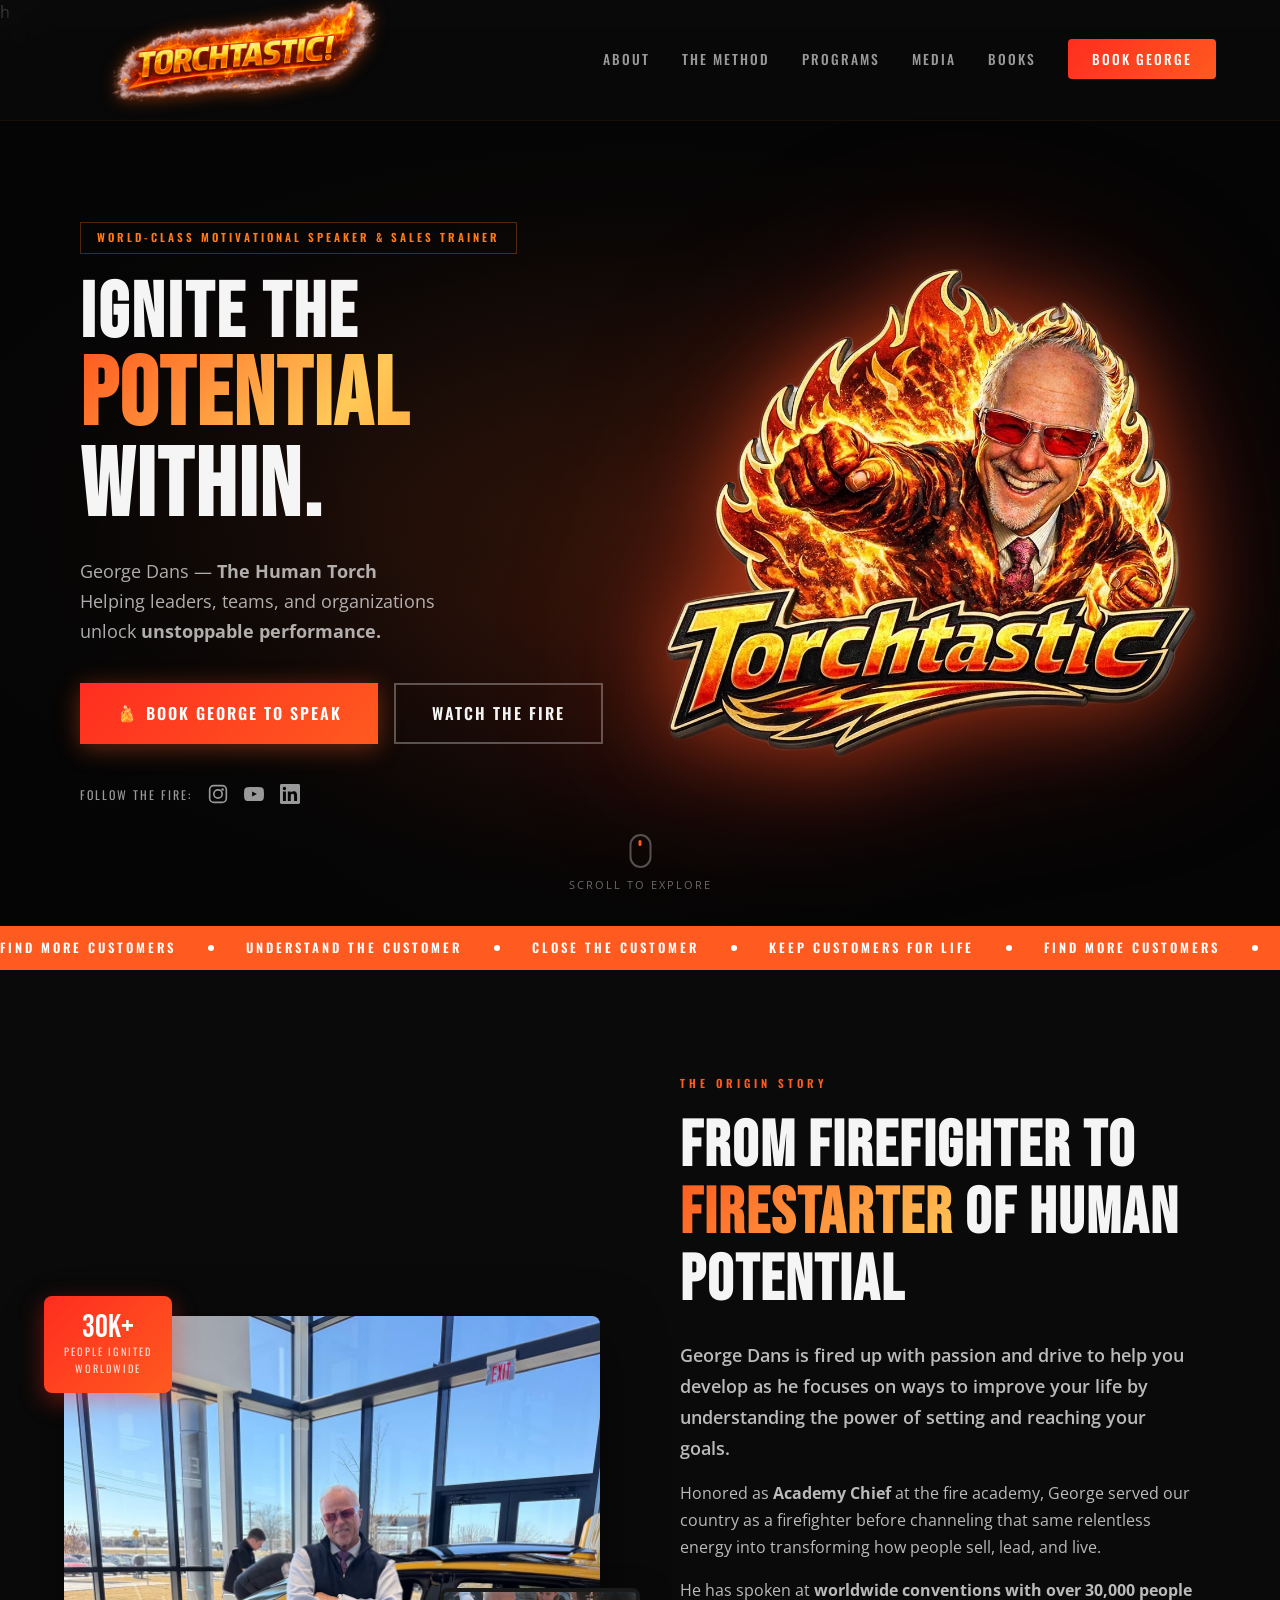
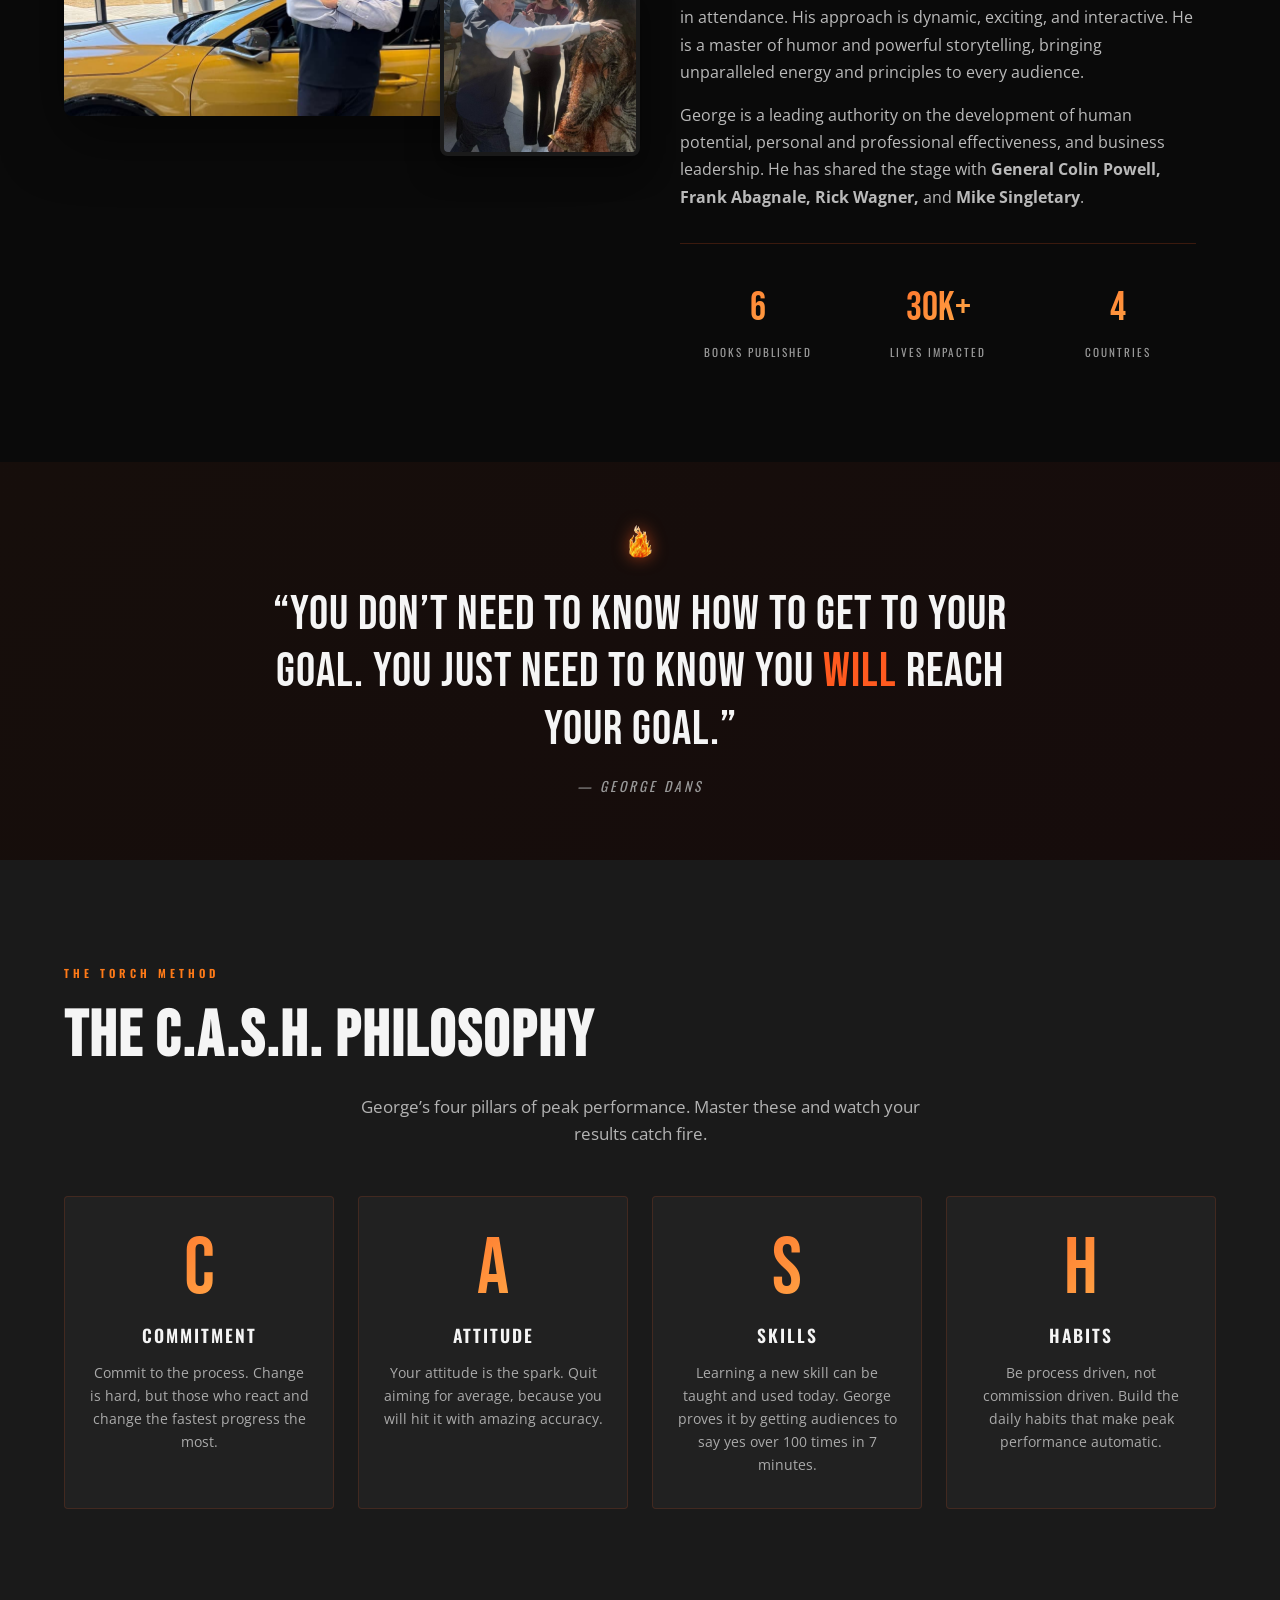
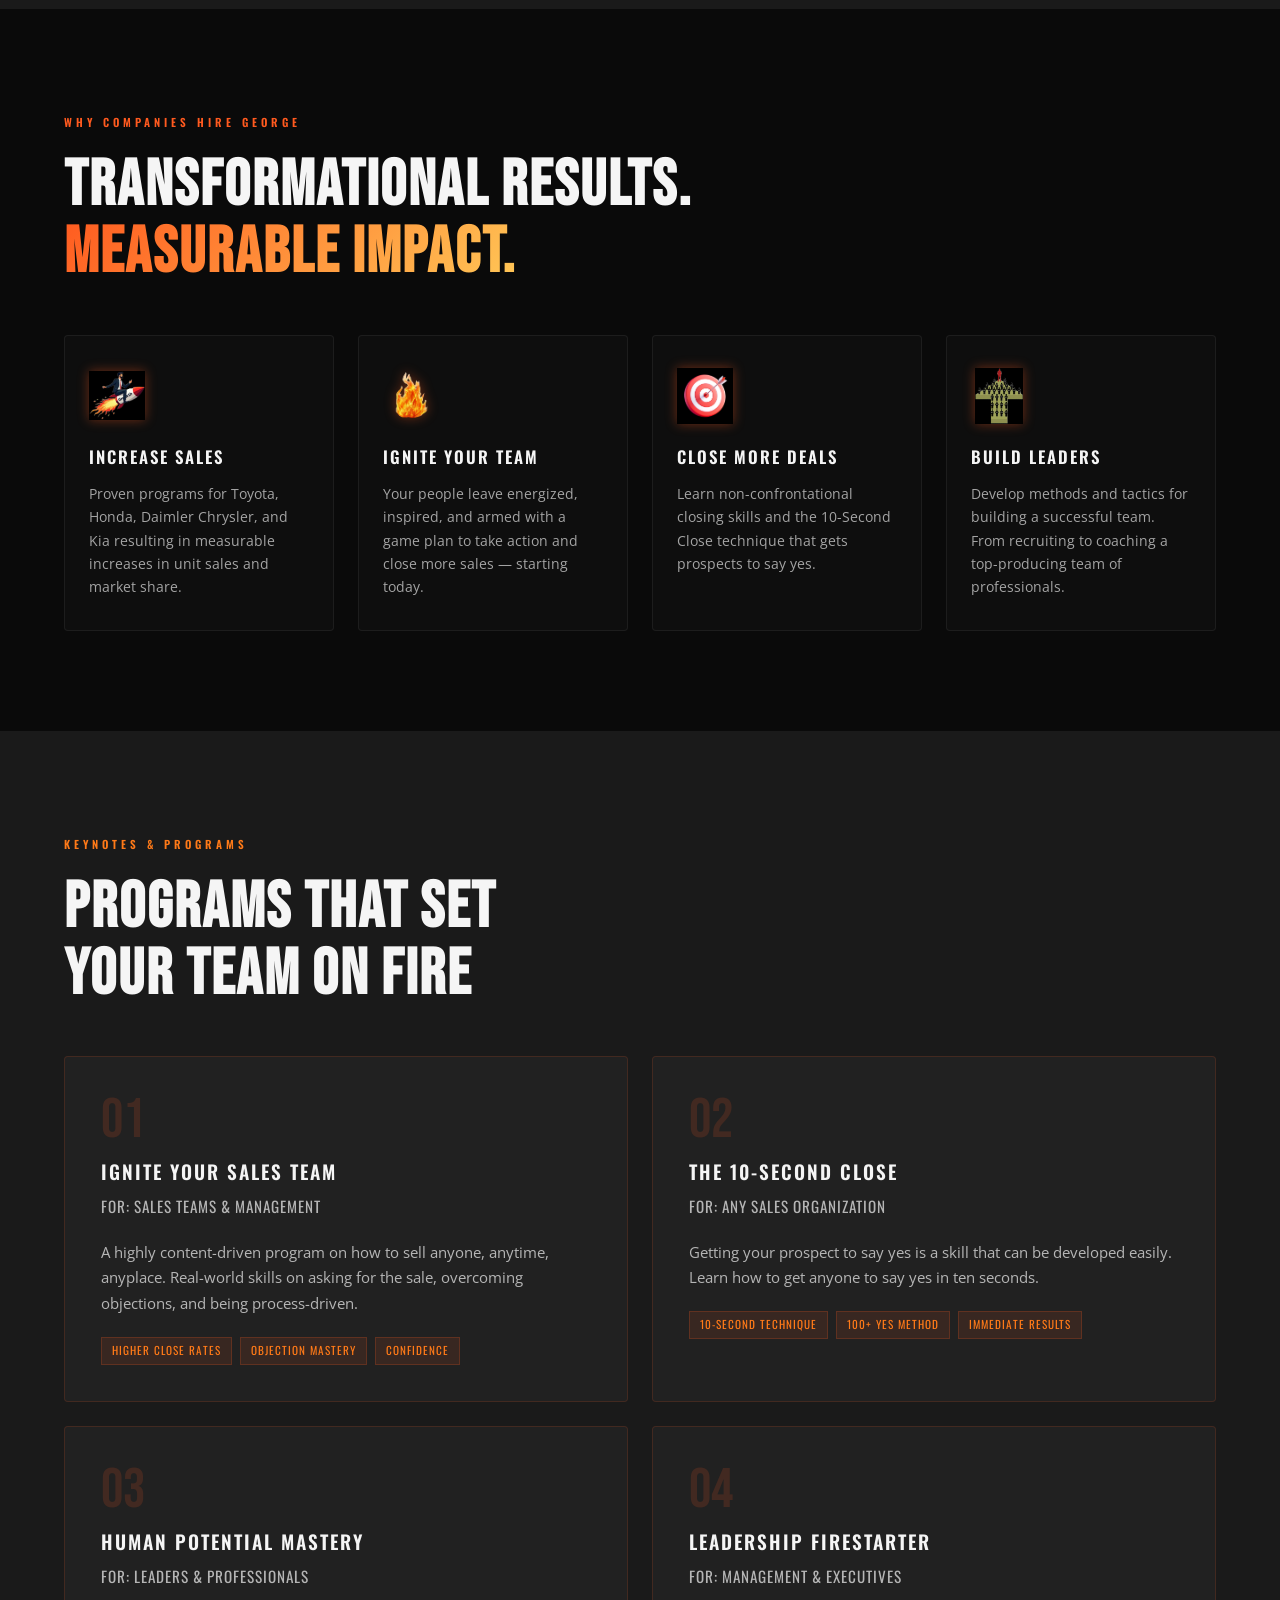
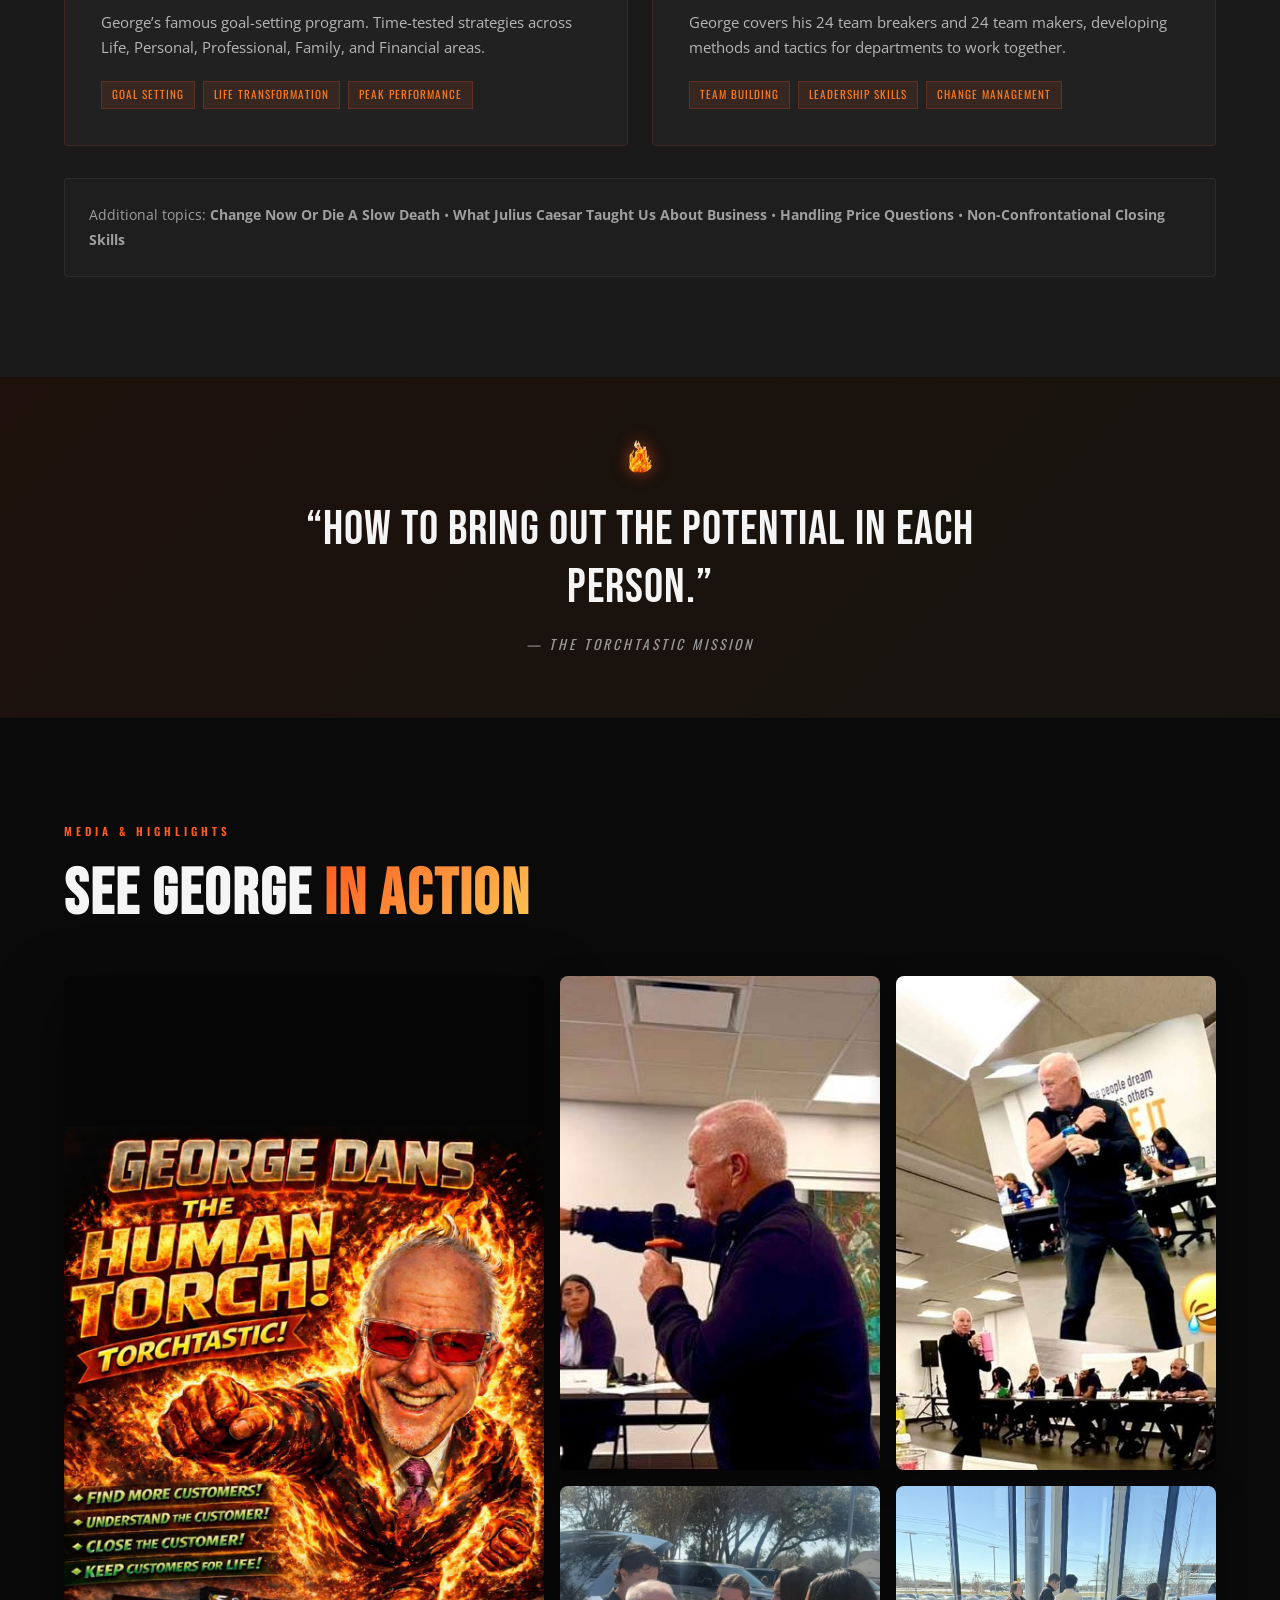
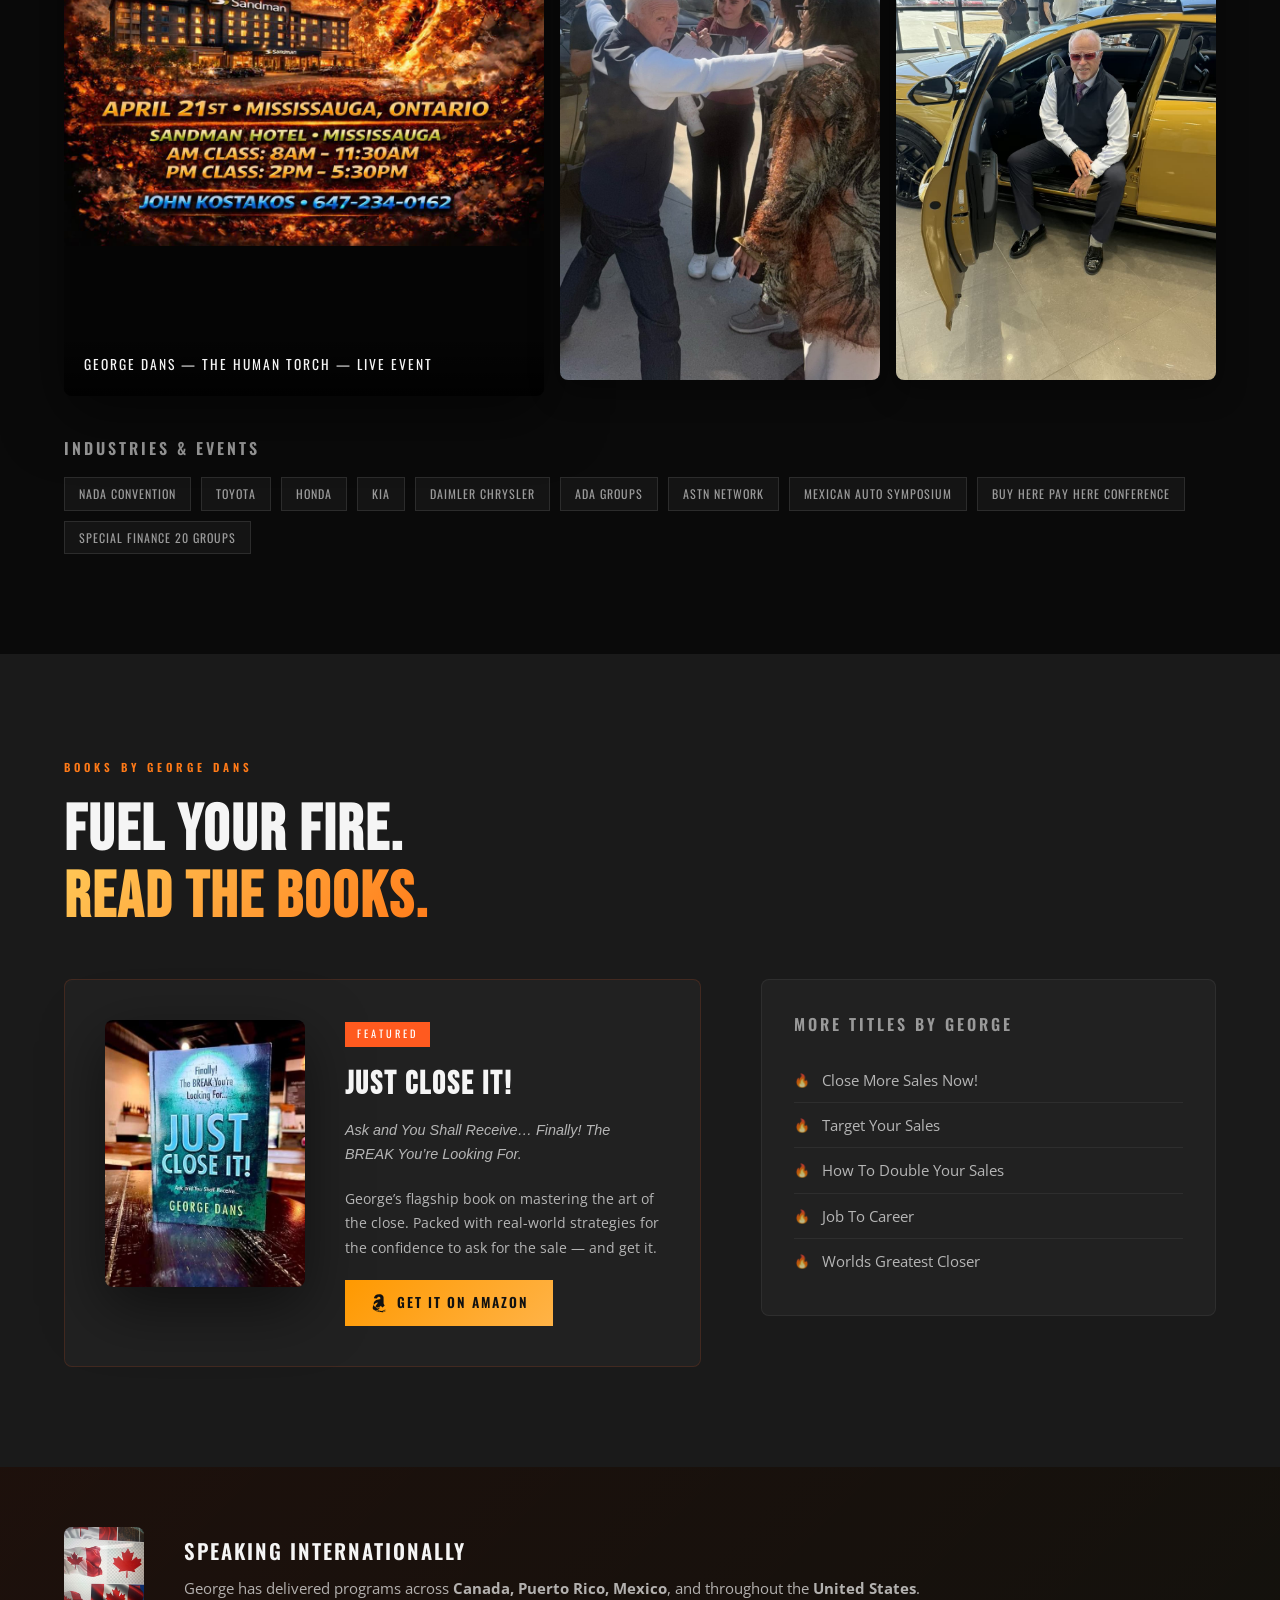
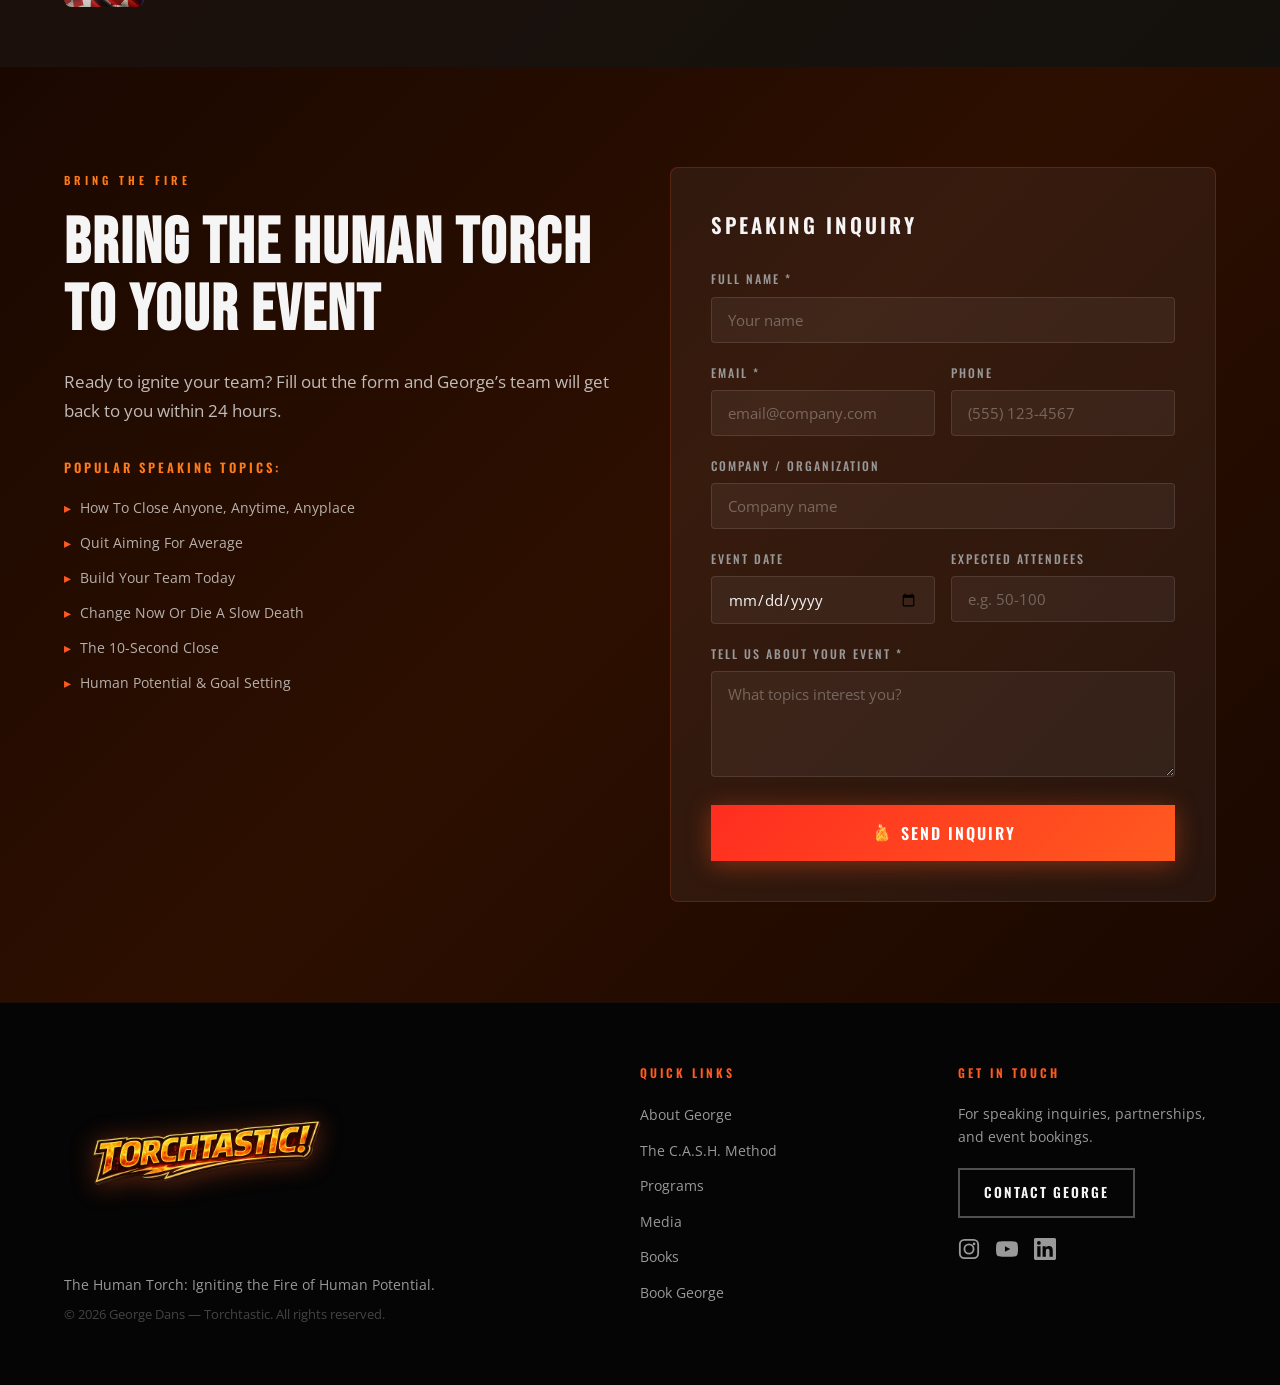
==== commit d3613fec: "Connect booking form to Google Forms backend (torchtasticmail@gmail.com)" ====
--- a/index.html
+++ b/index.html
@@ -8,10 +8,10 @@
 <link rel="preconnect" href="https://fonts.googleapis.com">
 <link rel="preconnect" href="https://fonts.gstatic.com" crossorigin>
 <link href="https://fonts.googleapis.com/css2?family=Bebas+Neue&family=Oswald:wght@400;500;600;700&family=Open+Sans:wght@400;500;600;700&display=swap" rel="stylesheet">
-<link rel="stylesheet" href="css/style.css">
+<link rel="stylesheet" href="css/style.css">h
 <!-- Google Analytics — Replace G-XXXXXXXXXX with your Measurement ID from analytics.google.com -->
 <script async src="https://www.googletagmanager.com/gtag/js?id=G-XXXXXXXXXX"></script>
-<script>hh
+<script>hhh
   window.dataLayer = window.dataLayer || [];
   function gtag(){dataLayer.push(arguments);}
   gtag('js', new Date());
@@ -163,14 +163,14 @@
     <div class="booking-topics"><h4>Popular Speaking Topics:</h4><ul><li>How To Close Anyone, Anytime, Anyplace</li><li>Quit Aiming For Average</li><li>Build Your Team Today</li><li>Change Now Or Die A Slow Death</li><li>The 10-Second Close</li><li>Human Potential &amp; Goal Setting</li></ul></div>
   </div>
   <div class="booking-form-wrap">
-    <form class="booking-form" id="bookingForm" action="https://formspree.io/f/placeholder" method="POST">
+    <form class="booking-form" id="bookingForm" action="https://docs.google.com/forms/d/1dEHzhq8FyJzoLXc0YnS0YzSiNBtrgdnvqAYn2B_h8fQ/formResponse" method="POST" target="hidden_iframe" onsubmit="submitted=true;">
       <h3>Speaking Inquiry</h3>
-      <div class="form-group"><label for="name">Full Name *</label><input type="text" id="name" name="name" required placeholder="Your name"></div>
-      <div class="form-row"><div class="form-group"><label for="email">Email *</label><input type="email" id="email" name="email" required placeholder="email@company.com"></div><div class="form-group"><label for="phone">Phone</label><input type="tel" id="phone" name="phone" placeholder="(555) 123-4567"></div></div>
-      <div class="form-group"><label for="company">Company / Organization</label><input type="text" id="company" name="company" placeholder="Company name"></div>
-      <div class="form-row"><div class="form-group"><label for="event-date">Event Date</label><input type="date" id="event-date" name="event_date"></div><div class="form-group"><label for="attendees">Expected Attendees</label><input type="text" id="attendees" name="attendees" placeholder="e.g. 50-100"></div></div>
-      <div class="form-group"><label for="message">Tell us about your event *</label><textarea id="message" name="message" required rows="4" placeholder="What topics interest you?"></textarea></div>
-      <button type="submit" class="btn btn-fire btn-full"><img src="images/flame-icon.png" alt="" class="btn-flame-icon"> Send Inquiry</button>
+      <div class="form-group"><label for="name">Full Name *</label><input type="text" id="name" name="entry.1000783496" required placeholder="Your name"></div>
+      <div class="form-row"><div class="form-group"><label for="email">Email *</label><input type="email" id="email" name="entry.1476867636" required placeholder="email@company.com"></div><div class="form-group"><label for="phone">Phone</label><input type="tel" id="phone" name="entry.58901996" placeholder="(555) 123-4567"></div></div>
+      <div class="form-group"><label for="company">Company / Organization</label><input type="text" id="company" name="entry.1766165919" placeholder="Company name"></div>
+      <div class="form-row"><div class="form-group"><label for="event-date">Event Date</label><input type="date" id="event-date" name="entry.2046516631"></div><div class="form-group"><label for="attendees">Expected Attendees</label><input type="text" id="attendees" name="entry.670712609" placeholder="e.g. 50-100"></div></div>
+      <div class="form-group"><label for="message">Tell us about your event *</label><textarea id="message" name="entry.1640862070" required rows="4" placeholder="What topics interest you?"></textarea></div>
+      <button type="submit" class="btn btn-fire btn-full"><img src="images/flame-icon.png" alt="" class="btn-flame-icon"> Send Inquiry</button> <iframe name="hidden_iframe" id="hidden_iframe" style="display:none;" onload="if(submitted){document.getElementById('bookingForm').style.display='none';document.getElementById('form-success').style.display='block';}"></iframe> <div id="form-success" style="display:none;text-align:center;padding:40px 20px;"><div style="font-size:3rem;margin-bottom:16px;">🔥</div><h3 style="color:#fff;margin-bottom:12px;">Inquiry Sent!</h3><p style="color:rgba(255,255,255,0.85);">Thank you! George's team will get back to you within 24 hours.</p></div>
     </form>
   </div>
 </div></div></section>
